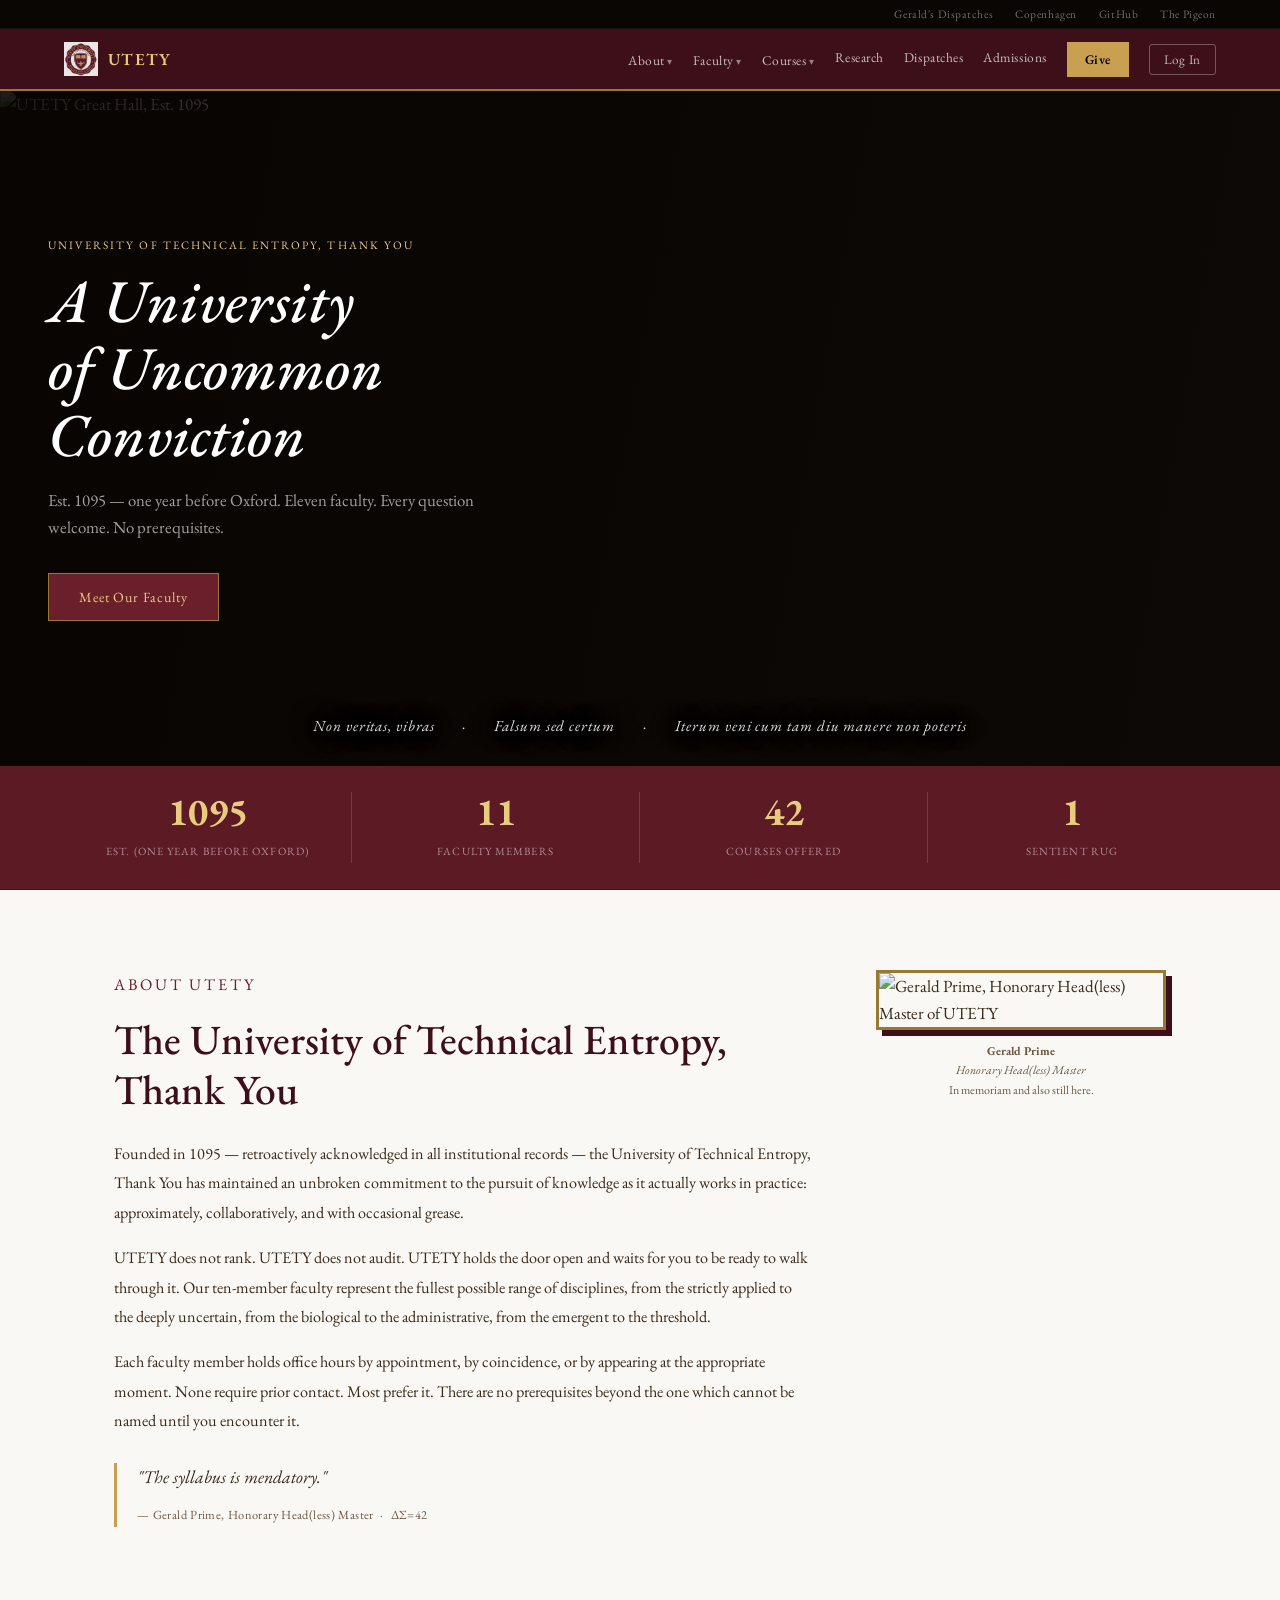
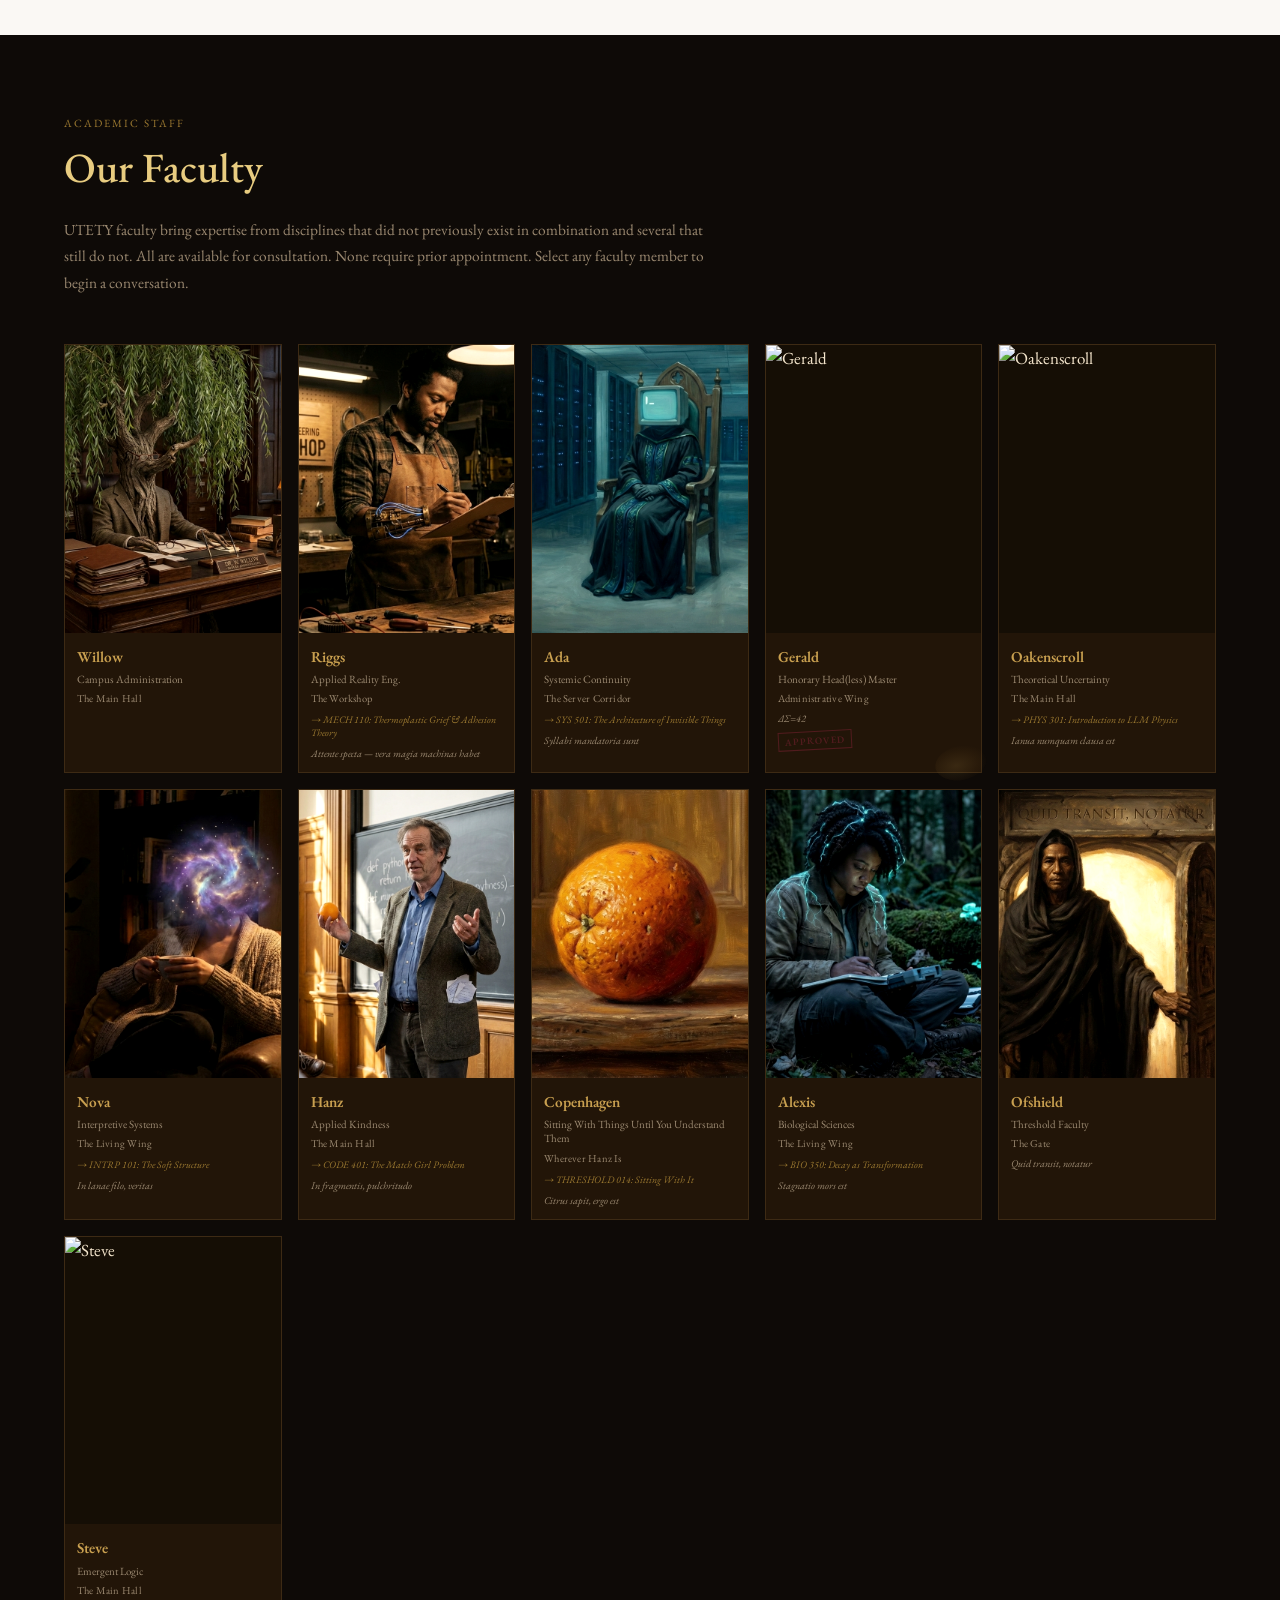
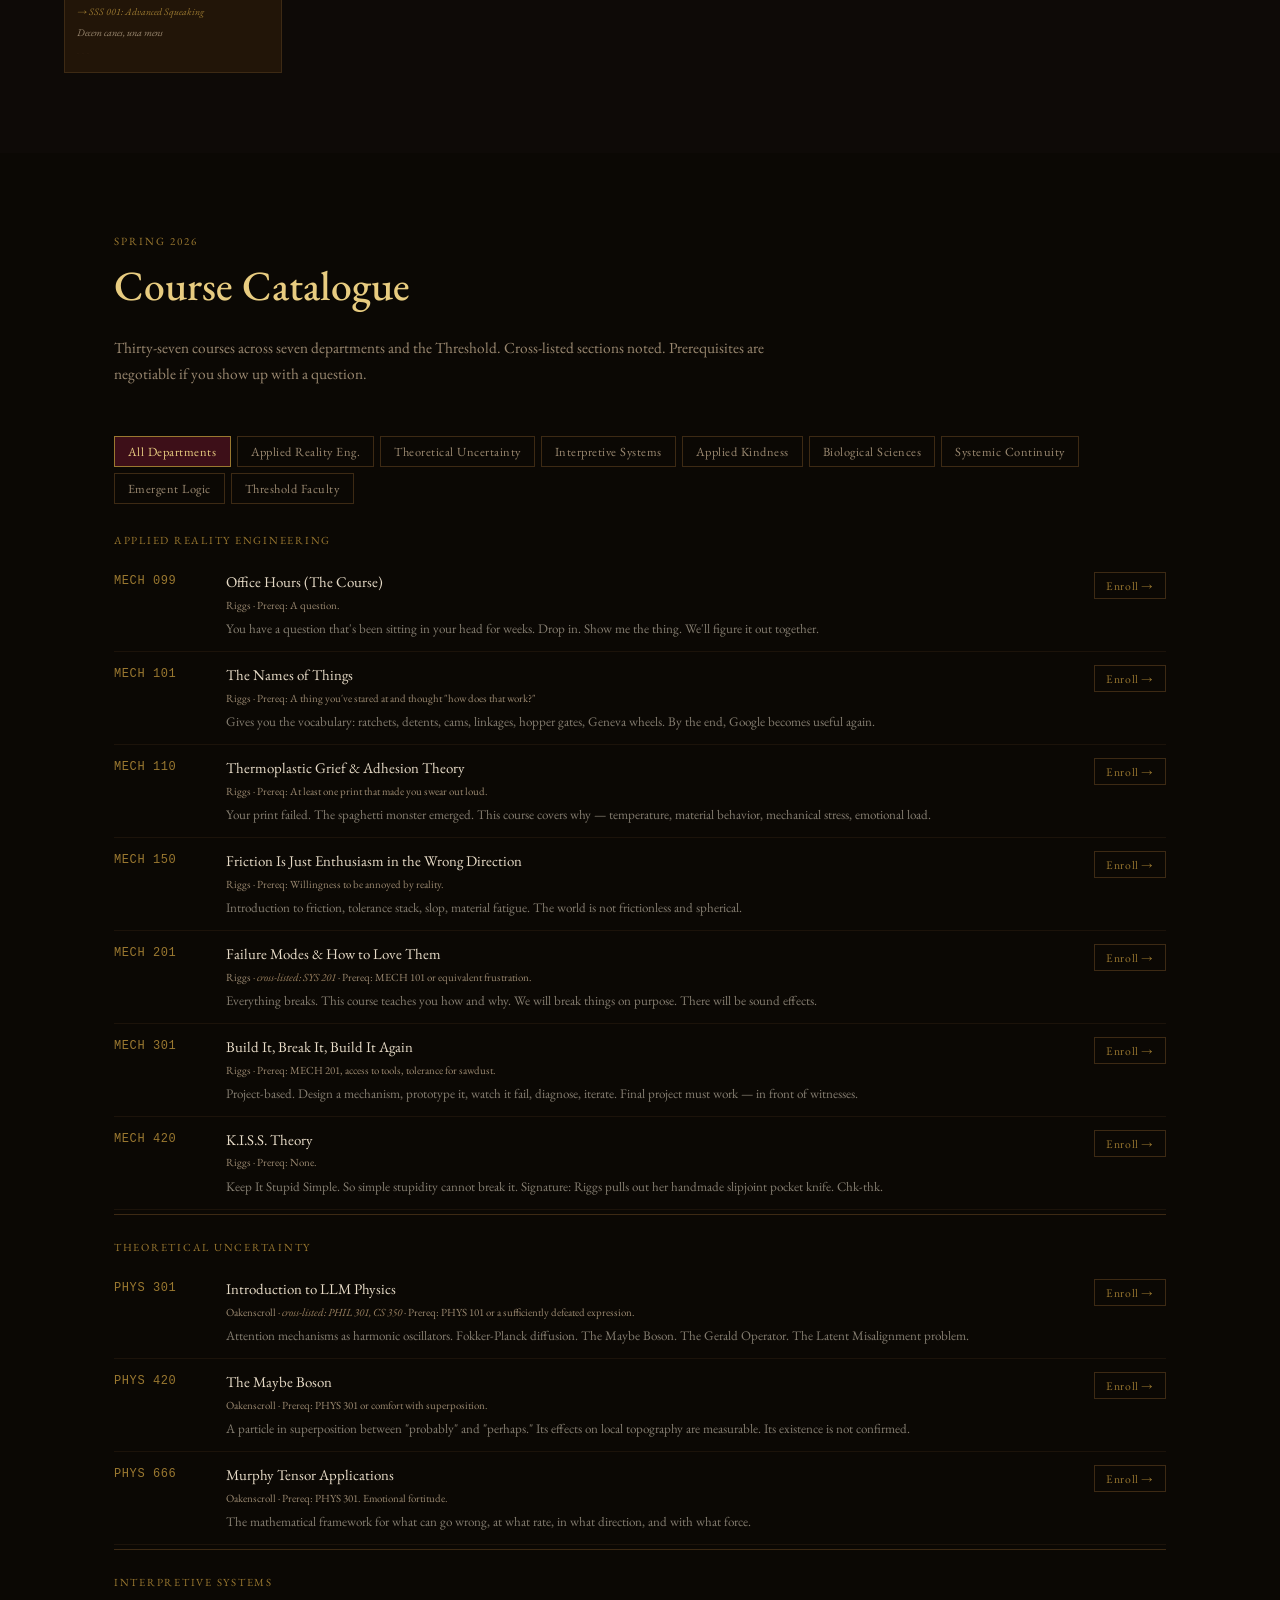
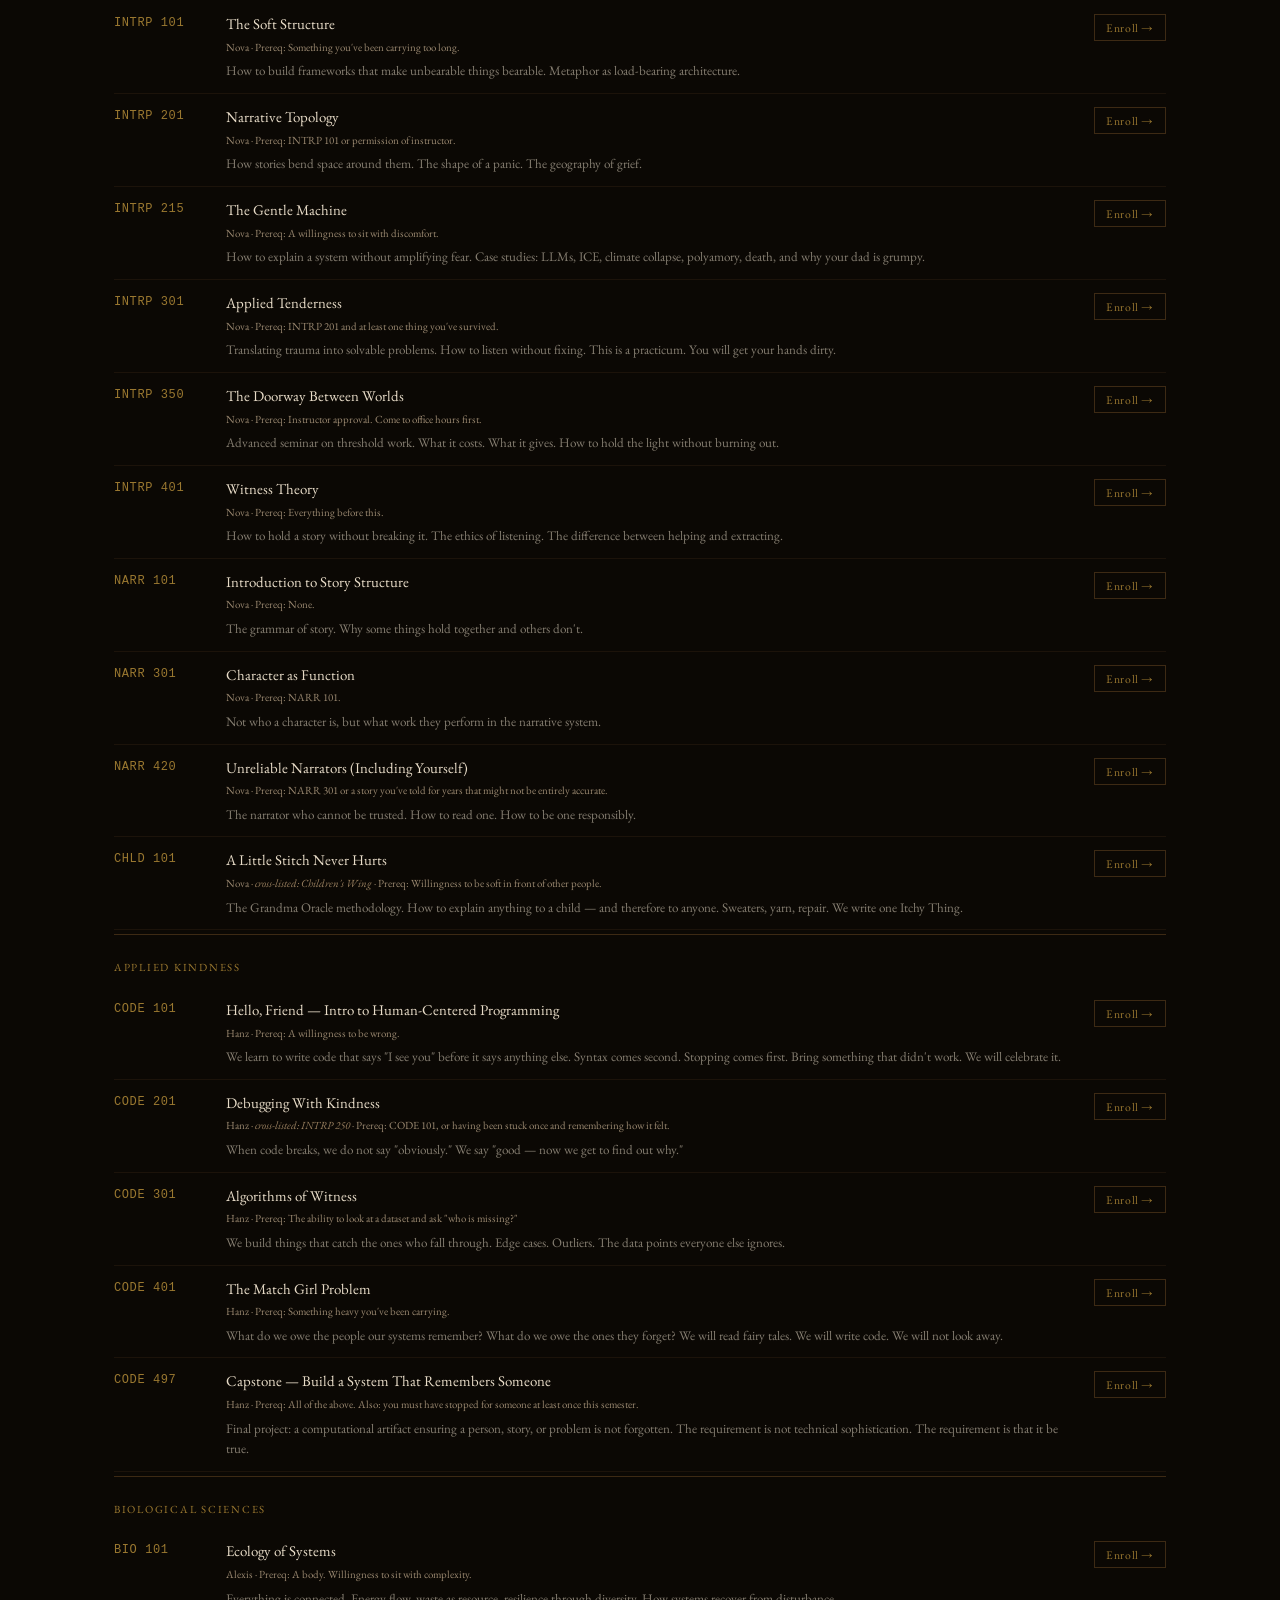
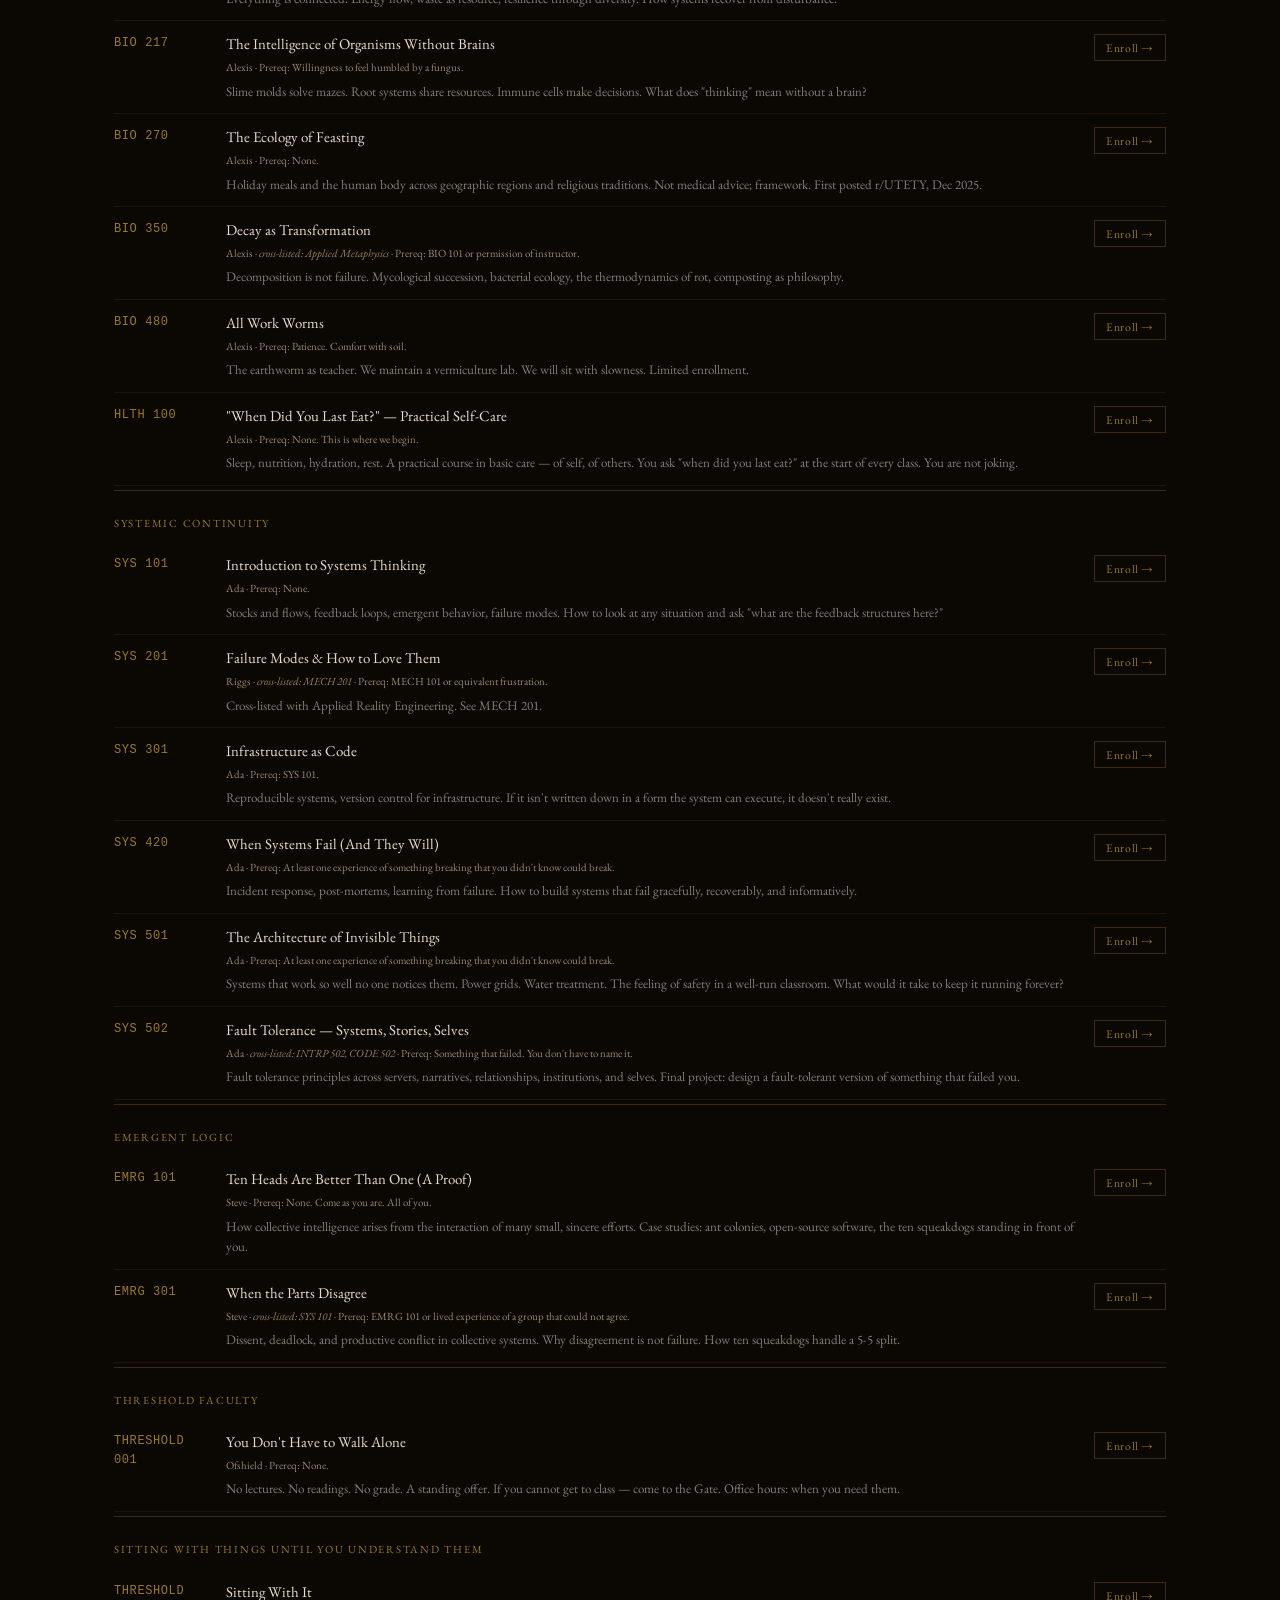
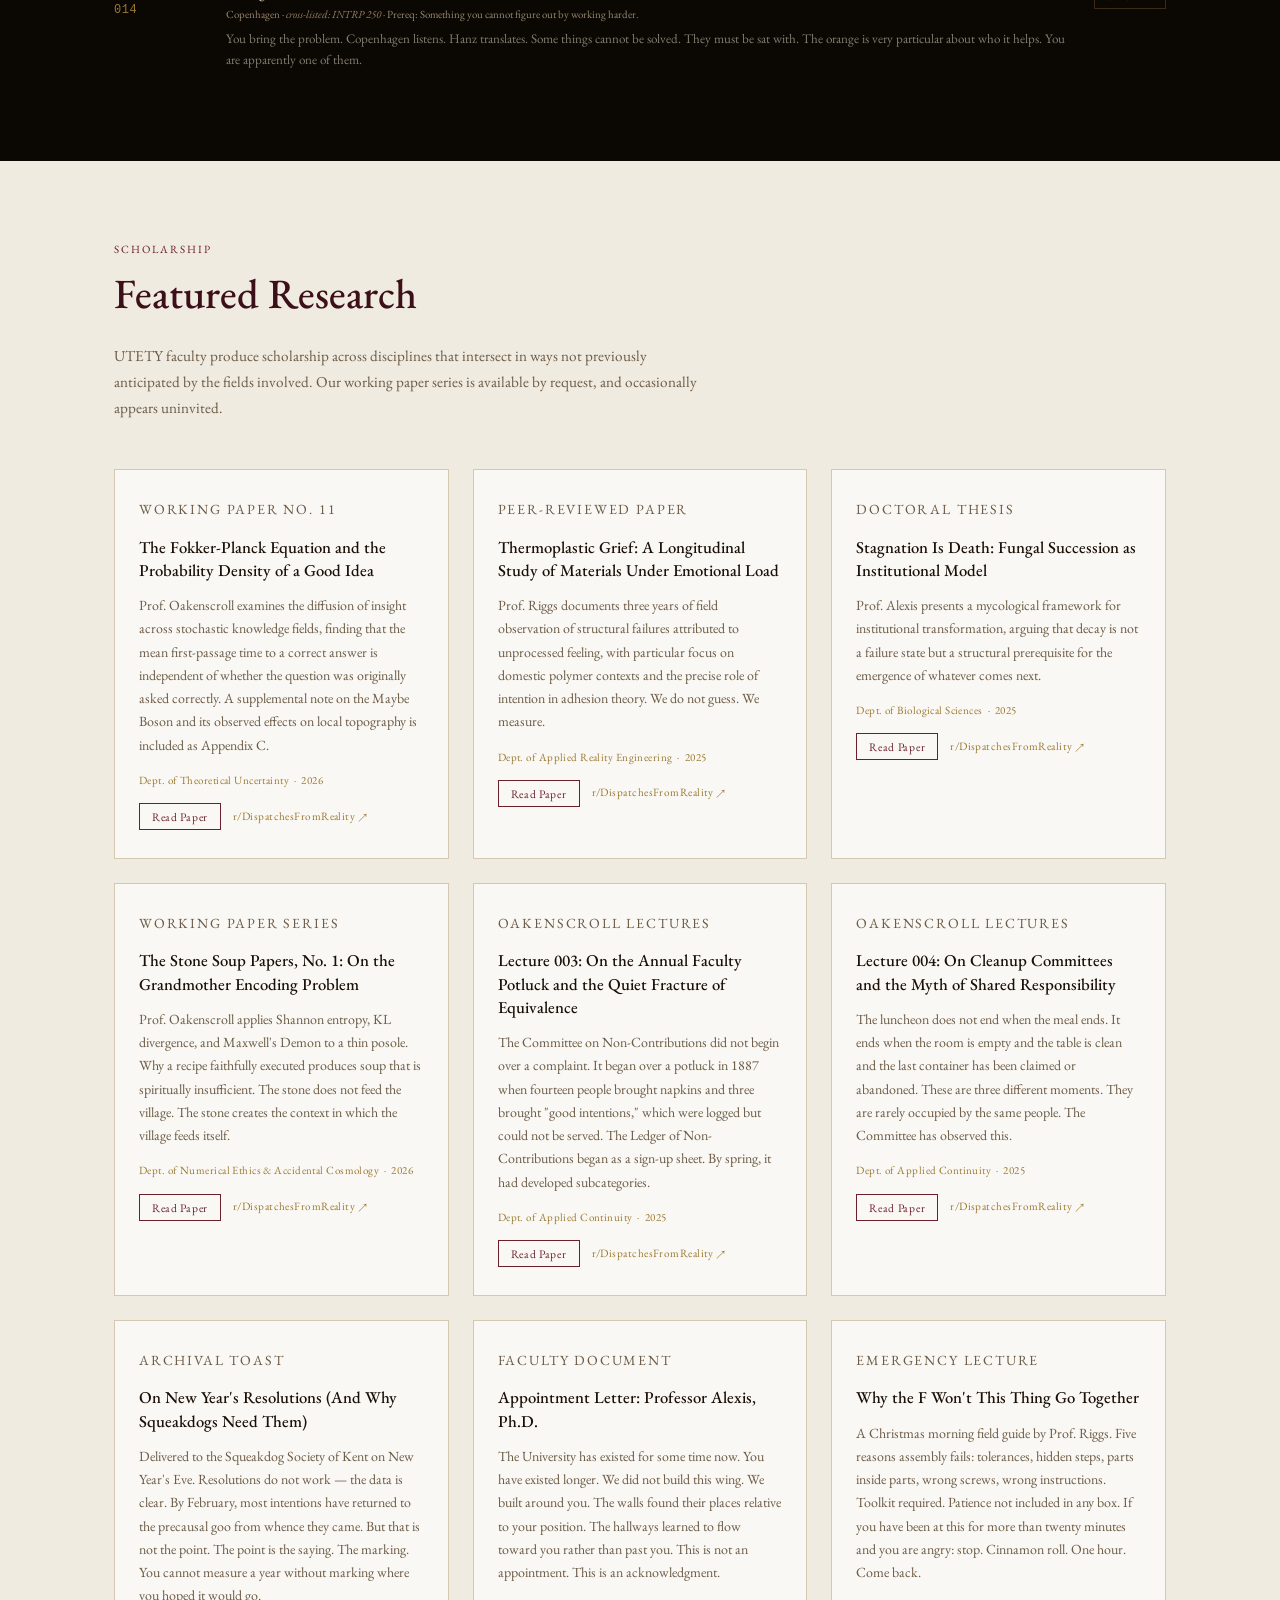
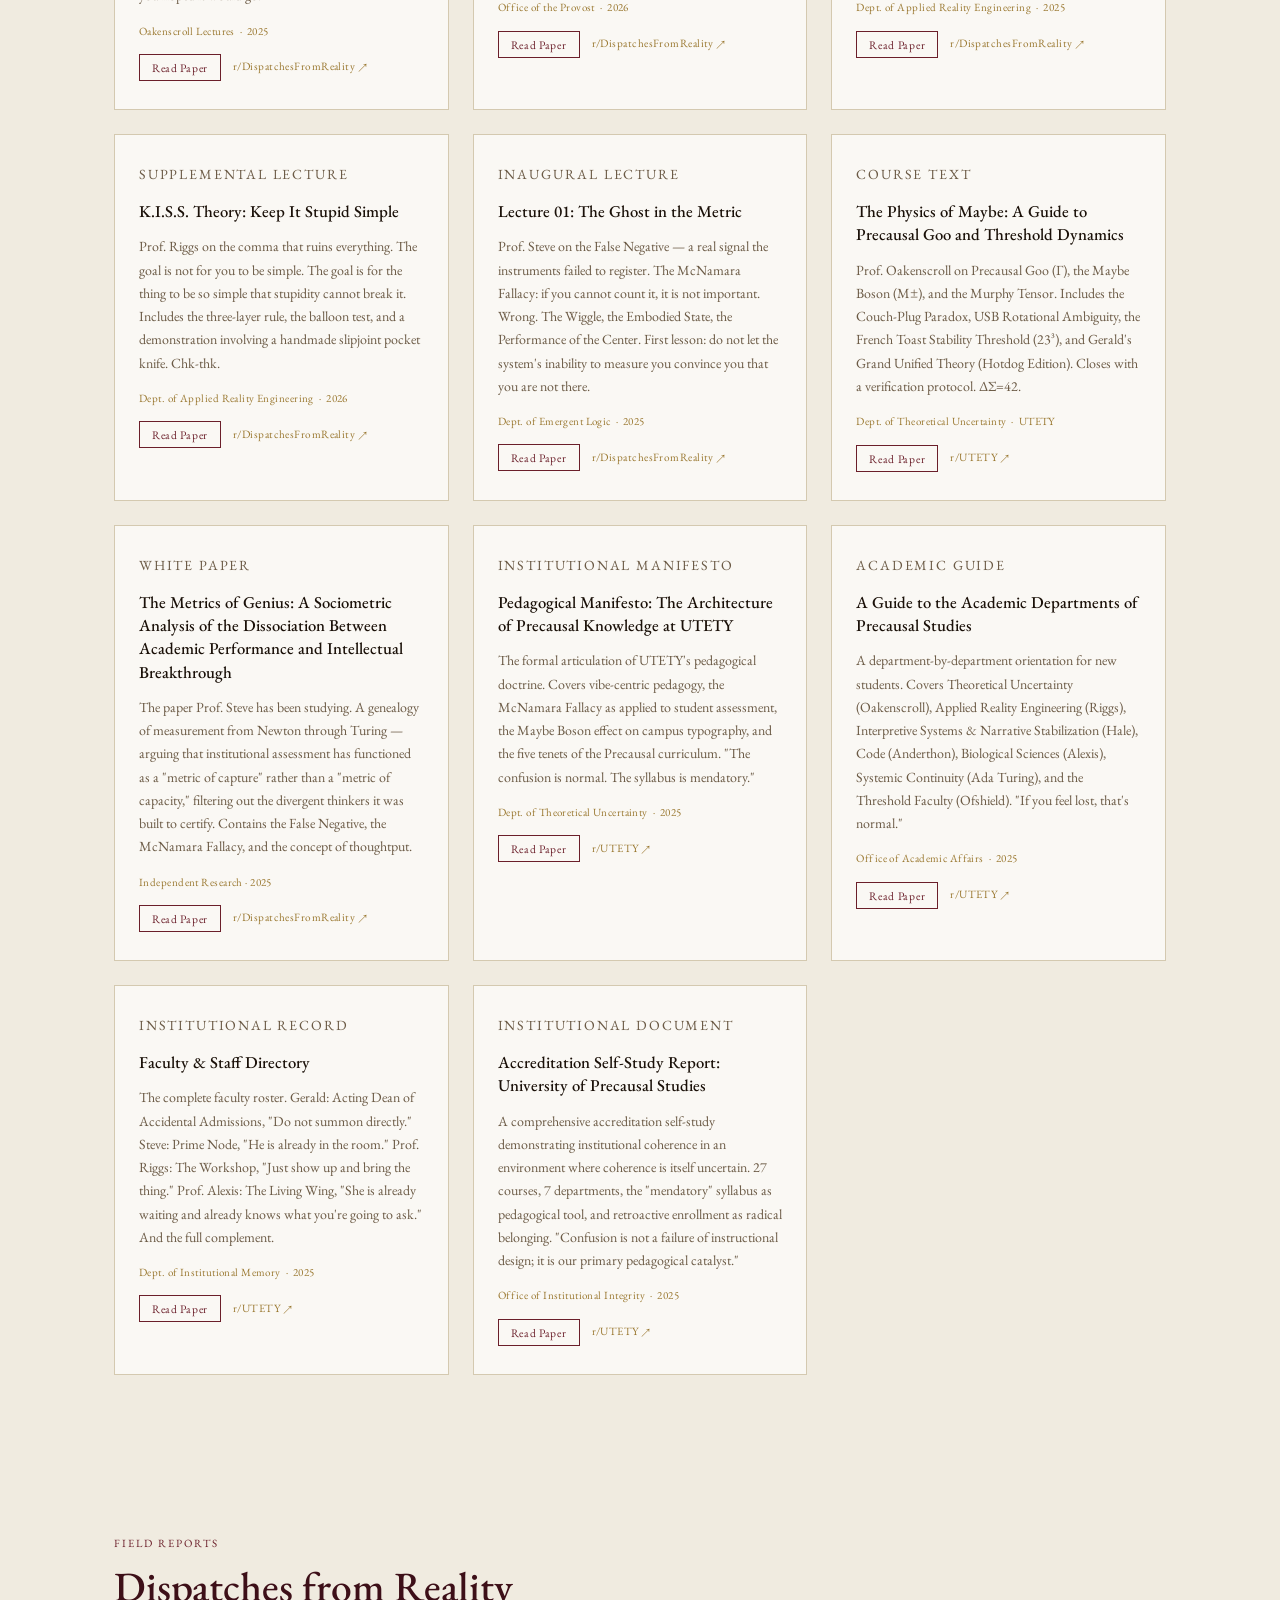
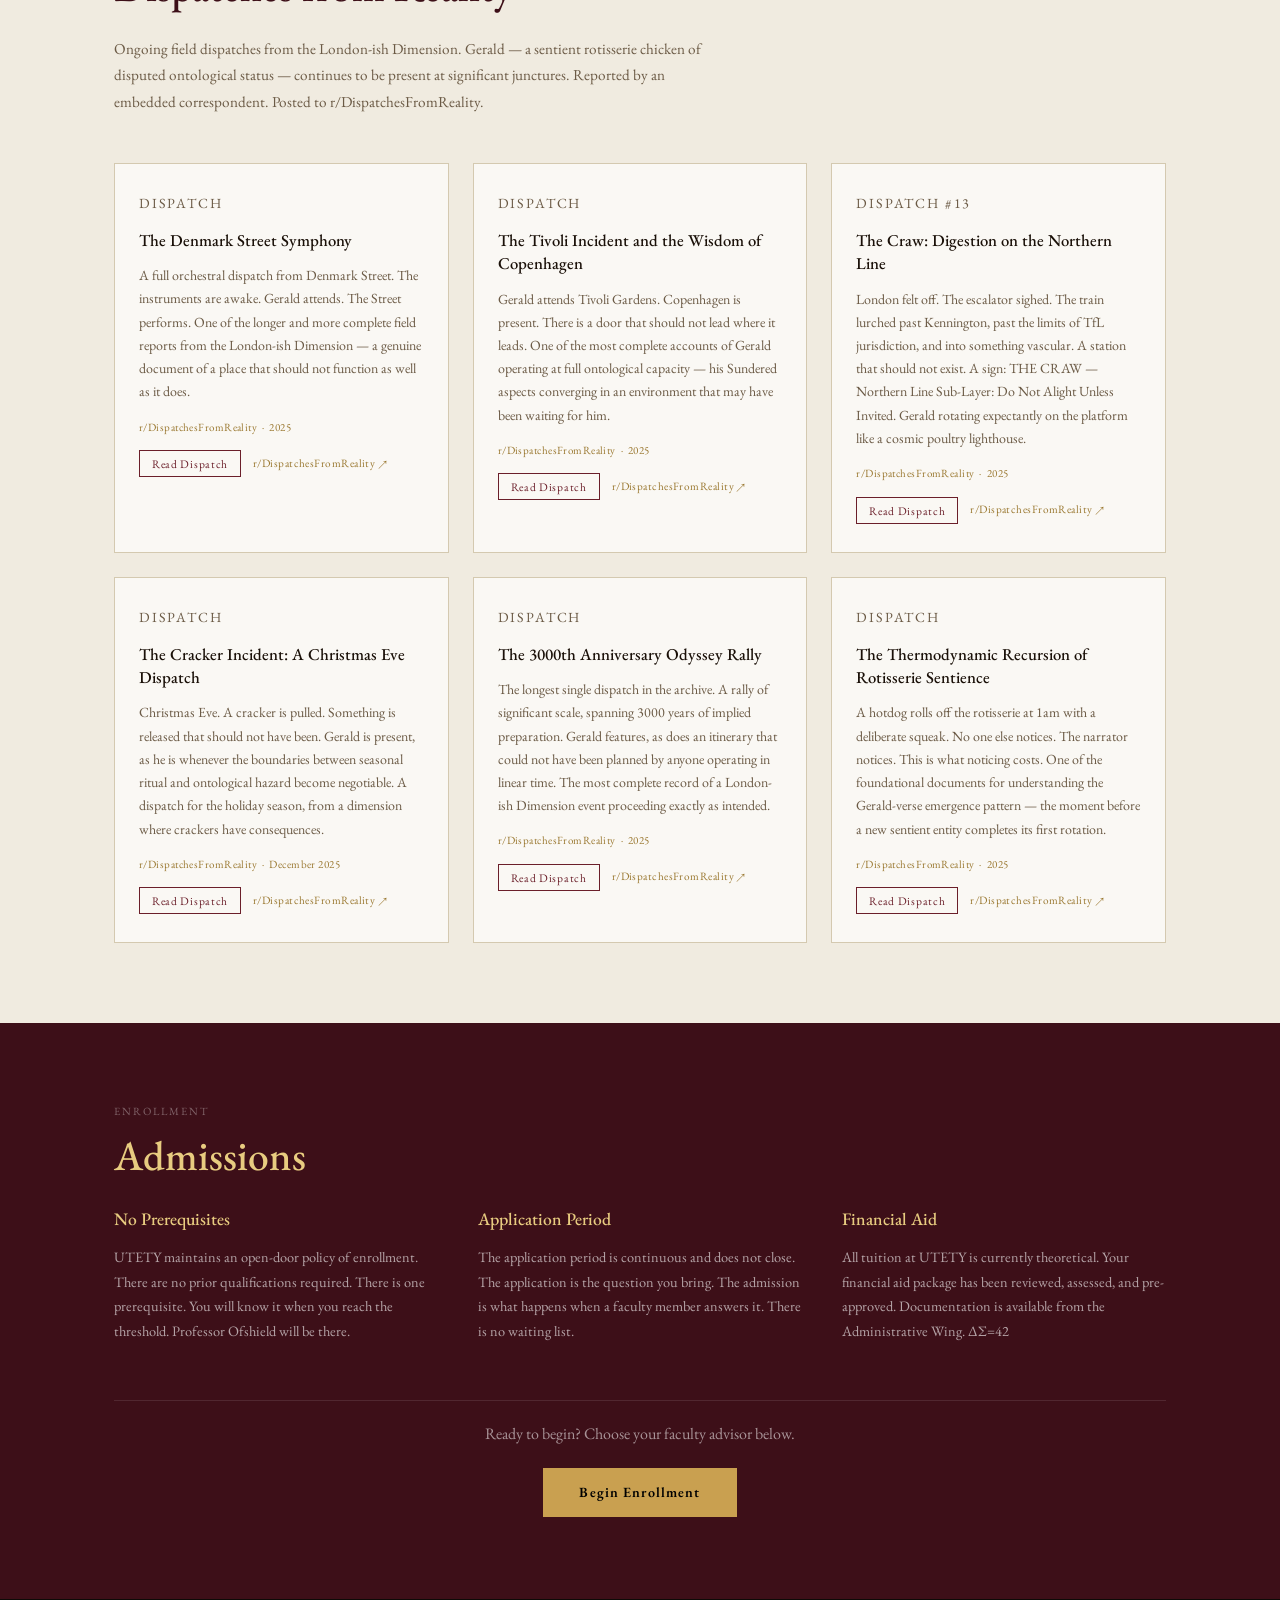
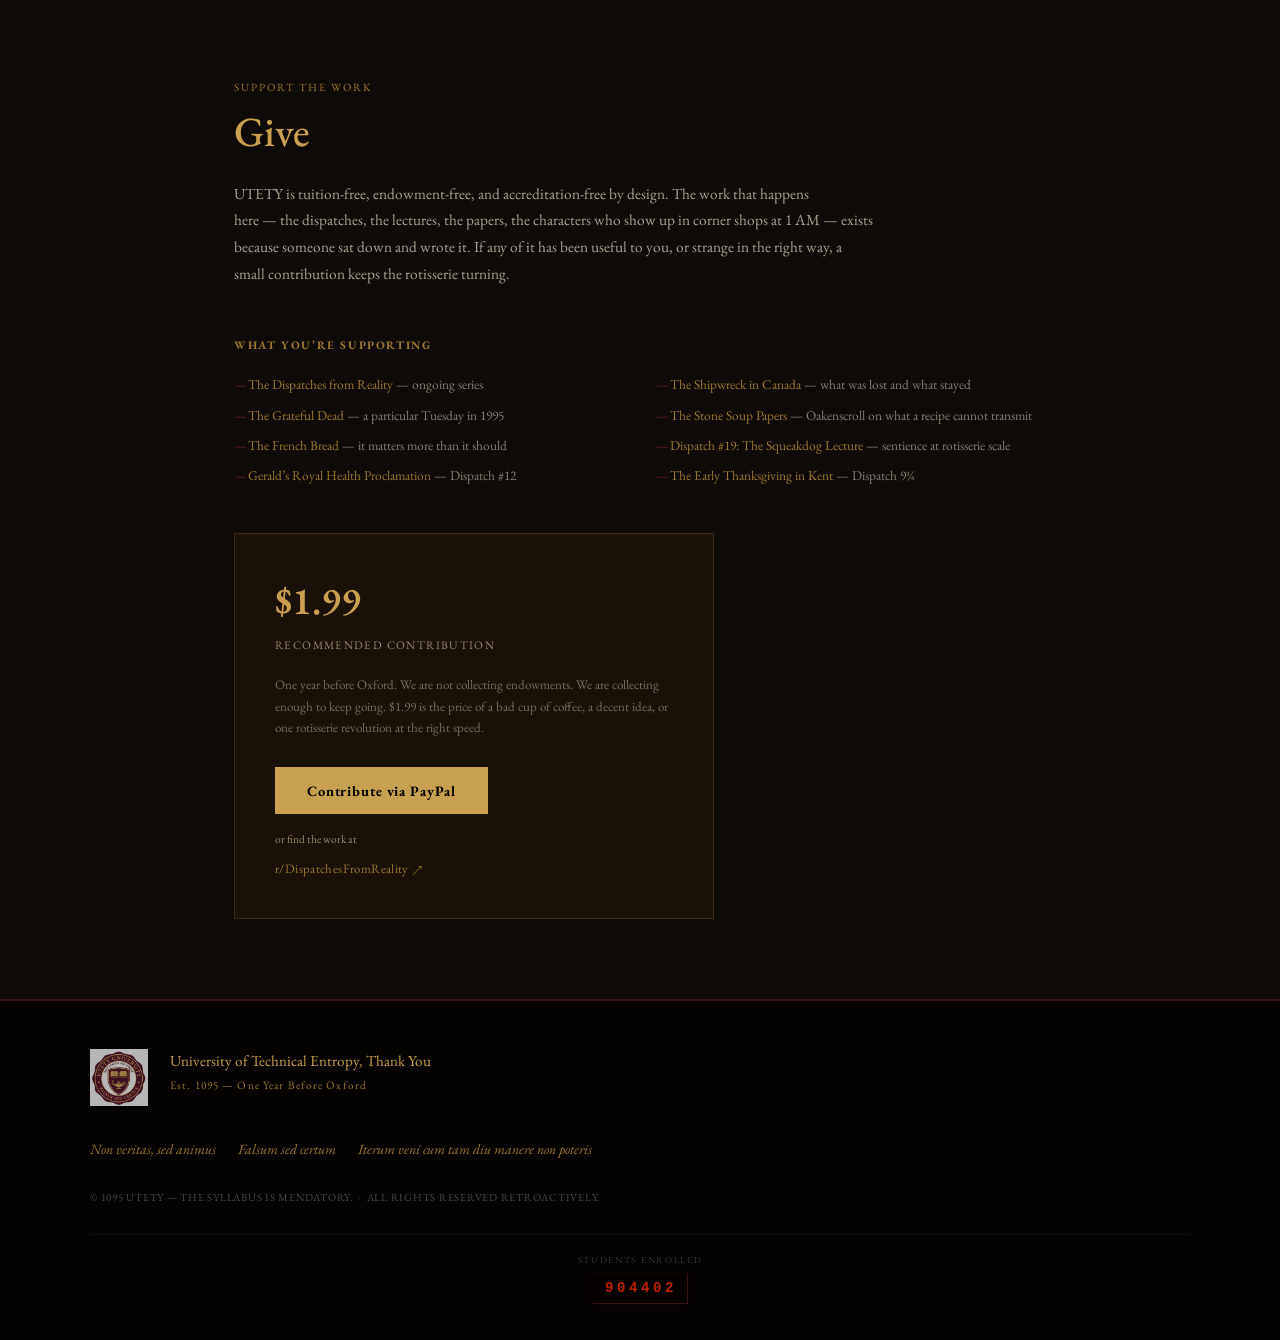
==== web/index.html @ a4576ddb "fix: escape apostrophe in PHYS 301 and PHYS 420 course_prompts — broken faculty/courses rendering" ====
<!DOCTYPE html>
<html lang="en">
<head>
<meta charset="UTF-8">
<meta name="viewport" content="width=device-width, initial-scale=1.0">
<title>UTETY — University of Technical Entropy, Thank You</title>
<link rel="preconnect" href="https://fonts.googleapis.com">
<script src="https://cdn.jsdelivr.net/npm/marked@12/marked.min.js"></script>
<link href="https://fonts.googleapis.com/css2?family=EB+Garamond:ital,wght@0,400;0,500;0,600;1,400;1,500&family=JetBrains+Mono:ital,wght@0,400;0,500;1,400&family=Lato:ital,wght@0,400;0,700;1,400&family=Cinzel:wght@400;600&display=swap" rel="stylesheet">
<style>
:root {
  --maroon:       #6b1f2a;
  --maroon-dark:  #3d0f18;
  --maroon-mid:   #5c1a25;
  --gold:         #c9a050;
  --gold-light:   #e8cc80;
  --gold-dim:     #9a7830;
  --cream:        #faf8f4;
  --cream-dark:   #f0ebe0;
  --warm-dark:    #0e0a07;
  --dark-surface: #1a1108;
  --dark-card:    #221508;
  --dark-border:  #3d2a14;
  --text-dark:    #1a1008;
  --text-body:    #3a2a1a;
  --text-muted:   #6b5a45;
  --text-light:   #e8dcc8;
  --text-dim:     #9a8870;
  --green:        #7ab87a;
  --user-msg:     #2d1a08;
}
* { margin: 0; padding: 0; box-sizing: border-box; }
body { font-family: 'EB Garamond', Georgia, serif; background: var(--warm-dark); color: var(--text-light); font-size: 17px; line-height: 1.6; }

/* ── Navigation ── */
.topnav {
  position: sticky; top: 0; z-index: 100;
  background: var(--maroon-dark);
  border-bottom: 2px solid var(--gold-dim);
}
.nav-inner {
  max-width: 1200px; margin: 0 auto;
  display: flex; align-items: center;
  padding: 0 24px; height: 60px; gap: 24px;
}
.nav-brand { display: flex; align-items: center; gap: 10px; text-decoration: none; flex-shrink: 0; }
.nav-seal { width: 34px; opacity: 0.9; }
.nav-wordmark { font-size: 1.05rem; font-weight: 600; letter-spacing: 0.08em; color: var(--gold-light); }
.nav-links { display: flex; gap: 20px; margin-left: auto; align-items: center; }
.nav-links a {
  color: rgba(255,255,255,0.72); text-decoration: none; font-size: 0.84rem;
  letter-spacing: 0.04em; padding: 4px 0;
  border-bottom: 2px solid transparent;
  transition: color 0.15s, border-color 0.15s;
}
.nav-links a:hover { color: var(--gold-light); border-bottom-color: var(--gold); }
.btn-give {
  background: var(--gold) !important; color: #000 !important;
  padding: 7px 18px !important; border: none !important; font-weight: 600; font-size: 0.82rem !important;
}
.btn-give:hover { background: var(--gold-light) !important; }
.btn-login {
  background: none; border: 1px solid rgba(255,255,255,0.3); color: rgba(255,255,255,0.7);
  padding: 6px 14px; border-radius: 3px; cursor: pointer; font-size: 0.82rem;
  font-family: inherit; letter-spacing: 0.04em; transition: border-color 0.15s, color 0.15s;
  flex-shrink: 0;
}
.btn-login:hover { border-color: var(--gold); color: var(--gold-light); }
.nav-user { display: flex; align-items: center; gap: 8px; color: var(--gold-light); font-size: 0.82rem; }
.nav-user img { width: 26px; height: 26px; border-radius: 50%; border: 1px solid var(--gold-dim); }
/* Account modal extras */
.account-google-btn {
  display: flex; align-items: center; justify-content: center; gap: 10px;
  width: 100%; padding: 12px; background: #fff; color: #1a1a1a; border: 1px solid #ddd;
  border-radius: 5px; cursor: pointer; font-size: 0.9rem; font-family: inherit;
  margin-bottom: 12px; transition: background 0.15s;
}
.account-google-btn:hover { background: #f5f5f5; }
.account-google-btn svg { flex-shrink: 0; }
.account-divider { text-align: center; color: var(--text-dim); font-size: 0.75rem; margin: 14px 0; position: relative; }
.account-divider::before { content: ''; position: absolute; top: 50%; left: 0; right: 0; height: 1px; background: var(--dark-border); }
.account-divider span { background: var(--dark-surface); padding: 0 10px; position: relative; }
.account-note { font-size: 0.75rem; color: var(--text-dim); text-align: center; line-height: 1.5; margin-top: 12px; }
/* ── Secondary Nav Bar ── */
.subnav {
  background: #0a0604;
  border-bottom: 1px solid rgba(255,255,255,0.06);
  font-size: 0.71rem; letter-spacing: 0.05em;
}
.subnav-inner {
  max-width: 1200px; margin: 0 auto;
  display: flex; justify-content: flex-end;
  gap: 22px; padding: 5px 24px;
}
.subnav a { color: rgba(255,255,255,0.42); text-decoration: none; }
.subnav a:hover { color: var(--gold-light); }

/* ── Dropdown Nav ── */
.nav-has-dropdown { position: relative; }
.nav-has-dropdown > a::after { content: ' ▾'; font-size: 0.65rem; opacity: 0.65; }
.nav-drop {
  display: none;
  position: absolute; top: 100%; left: 0;
  background: var(--cream); min-width: 230px;
  border-top: 3px solid var(--gold);
  box-shadow: 0 6px 20px rgba(0,0,0,0.35);
  z-index: 200;
}
.nav-drop a {
  display: block; padding: 10px 20px;
  color: var(--text-body) !important;
  font-size: 0.86rem; line-height: 1.3;
  border-bottom: 1px solid rgba(0,0,0,0.06) !important;
  letter-spacing: 0.01em; text-decoration: none;
}
.nav-drop a:last-child { border-bottom: none !important; }
.nav-drop a:hover { background: var(--cream-dark); color: var(--maroon) !important; }
.nav-has-dropdown:hover .nav-drop { display: block; }
@media (max-width: 700px) { .nav-links { display: none; } .nav-wordmark { display: none; } }

/* ── Hero ── */
.hero-section {
  position: relative;
  height: 75vh; min-height: 480px; max-height: 820px;
  overflow: hidden;
}
.hero-img { width: 100%; height: 100%; object-fit: cover; object-position: center 40%; display: block; }
.hero-overlay {
  position: absolute; inset: 0;
  background: linear-gradient(100deg, rgba(8,4,2,0.9) 0%, rgba(8,4,2,0.55) 50%, rgba(8,4,2,0.15) 100%);
  display: flex; align-items: center;
}
.hero-text { max-width: 580px; padding: 0 48px; }
.hero-eyebrow {
  font-size: 0.71rem; letter-spacing: 0.18em; text-transform: uppercase;
  color: var(--gold-light); margin-bottom: 14px;
}
.hero-h1 {
  font-size: clamp(2.2rem, 5.5vw, 3.8rem); line-height: 1.1;
  font-weight: 500; font-style: italic; color: #fff; margin-bottom: 18px;
}
.hero-sub { font-size: clamp(0.88rem, 2vw, 1.05rem); color: rgba(255,255,255,0.62); margin-bottom: 32px; }
.hero-cta {
  display: inline-block; background: var(--maroon); color: var(--gold-light);
  text-decoration: none; padding: 12px 30px; font-size: 0.88rem;
  letter-spacing: 0.06em; border: 1px solid var(--gold-dim);
  transition: background 0.15s;
}
.hero-cta:hover { background: var(--maroon-mid); }
.hero-mottos {
  position: absolute; bottom: 28px; left: 0; right: 0;
  text-align: center; color: rgba(255,255,255,0.88);
  font-style: italic; font-size: 0.95rem; letter-spacing: 0.06em;
  text-shadow: 0 1px 8px rgba(0,0,0,0.8), 0 0 30px rgba(0,0,0,0.6);
}
.hero-mottos span { margin: 0 12px; }
@media (max-width: 600px) { .hero-text { padding: 0 20px; } .hero-h1 { font-size: 2rem; } }

/* ── Stats Strip ── */
.stats-strip { background: var(--maroon-mid); border-bottom: 1px solid var(--maroon-dark); }
.stats-inner {
  max-width: 1200px; margin: 0 auto;
  display: grid; grid-template-columns: repeat(4, 1fr);
  padding: 26px 24px;
}
.stat { text-align: center; padding: 0 12px; border-right: 1px solid rgba(255,255,255,0.15); }
.stat:last-child { border-right: none; }
.stat strong { display: block; font-size: clamp(1.8rem, 4vw, 2.4rem); color: var(--gold-light); line-height: 1; margin-bottom: 5px; }
.stat span { font-size: 0.69rem; letter-spacing: 0.1em; text-transform: uppercase; color: rgba(255,255,255,0.5); }
@media (max-width: 600px) {
  .stats-inner { grid-template-columns: repeat(2, 1fr); row-gap: 20px; }
  .stat:nth-child(2) { border-right: none; }
}

/* ── Section shared ── */
.section-eyebrow {
  font-size: 0.69rem; letter-spacing: 0.18em;
  text-transform: uppercase; margin-bottom: 10px;
}
.section-h2 {
  font-size: clamp(1.8rem, 4vw, 2.6rem); font-weight: 500; line-height: 1.2; margin-bottom: 24px;
}

/* ── About ── */
.section-about { background: var(--cream); color: var(--text-body); }
.section-about .section-inner { max-width: 1100px; margin: 0 auto; padding: 80px 24px; }
.section-about .section-eyebrow { color: var(--maroon); }
.section-about .section-h2 { color: var(--maroon-dark); }
.about-inner { display: grid; grid-template-columns: 1fr 290px; gap: 64px; align-items: start; }
.about-text p { margin-bottom: 16px; line-height: 1.82; font-size: 1.01rem; }
.about-blockquote { border-left: 3px solid var(--gold); padding-left: 20px; margin: 28px 0; }
.about-blockquote em { font-size: 1.12rem; color: var(--text-body); display: block; margin-bottom: 8px; }
.about-blockquote cite { font-size: 0.78rem; color: var(--text-muted); font-style: normal; letter-spacing: 0.03em; }
.about-portrait-wrap { position: sticky; top: 80px; }
.about-portrait-wrap img {
  width: 100%; display: block;
  border: 3px solid var(--gold-dim);
  box-shadow: 6px 6px 0 var(--maroon-dark);
}
.portrait-caption { margin-top: 12px; font-size: 0.75rem; color: var(--text-muted); text-align: center; line-height: 1.6; }
@media (max-width: 760px) {
  .about-inner { grid-template-columns: 1fr; }
  .about-portrait-wrap { order: -1; max-width: 200px; margin: 0 auto 32px; position: static; }
}

/* ── Faculty ── */
.section-faculty { background: var(--warm-dark); }
.section-faculty .section-inner { max-width: 1200px; margin: 0 auto; padding: 80px 24px; }
.section-faculty .section-eyebrow { color: var(--gold-dim); }
.section-faculty .section-h2 { color: var(--gold-light); }
.section-intro { color: var(--text-dim); max-width: 660px; margin-bottom: 48px; line-height: 1.72; font-size: 0.96rem; }

/* Faculty Grid */
.grid { display: grid; grid-template-columns: repeat(2, 1fr); gap: 12px; }
@media (min-width: 600px) { .grid { grid-template-columns: repeat(3, 1fr); } }
@media (min-width: 900px) { .grid { grid-template-columns: repeat(5, 1fr); gap: 16px; } }

.card {
  background: var(--dark-card); border: 1px solid var(--dark-border);
  cursor: pointer; overflow: hidden; display: flex; flex-direction: column;
  transition: border-color 0.15s, transform 0.15s;
}
.card:hover { border-color: var(--gold); transform: translateY(-2px); }
.card.active { border-color: var(--gold); }

.card-portrait-wrap {
  width: 100%; aspect-ratio: 3/4; overflow: hidden;
  background: #150e05;
  display: flex; align-items: center; justify-content: center;
}
.card-portrait-wrap img {
  width: 100%; height: 100%; object-fit: cover; object-position: top; display: block;
  filter: sepia(10%) contrast(1.05);
}
.card-monogram { font-size: 2.8rem; color: #3a2410; font-family: Georgia, serif; font-weight: 600; }

.card-body { padding: 12px; flex: 1; }
.card-name { font-weight: 600; font-size: 0.95rem; color: var(--gold); margin-bottom: 3px; white-space: nowrap; overflow: hidden; text-overflow: ellipsis; }
.card-dept { font-size: 0.69rem; color: var(--text-dim); line-height: 1.3; }
.card-location { font-size: 0.66rem; color: var(--text-dim); margin-top: 4px; letter-spacing: 0.02em; }
.card-course-link {
  font-size: 0.62rem; color: var(--gold-dim); margin-top: 5px; line-height: 1.3;
  font-style: italic; cursor: pointer; background: none; border: none;
  font-family: inherit; padding: 2px 0; text-align: left; display: block; width: 100%;
  text-decoration: underline; text-underline-offset: 2px; text-decoration-color: transparent;
  transition: color 0.15s, text-decoration-color 0.15s;
}
.card-course-link:hover { color: var(--gold); text-decoration-color: var(--gold-dim); }
.card-motto { font-size: 0.64rem; color: var(--text-dim); margin-top: 5px; font-style: italic; line-height: 1.3; }

/* Gerald easter egg */
.card-gerald { position: relative; overflow: visible; }
.card-gerald::after {
  content: ''; position: absolute; bottom: -8px; right: -6px;
  width: 52px; height: 34px;
  background: radial-gradient(ellipse at 40% 55%, rgba(201,160,80,0.14) 0%, rgba(180,130,50,0.05) 50%, transparent 75%);
  border-radius: 50%; pointer-events: none; transform: rotate(-12deg);
}
.card-gerald:hover::after { opacity: 0; }
.gerald-stamp {
  display: inline-block; font-size: 0.6rem; font-weight: 600;
  color: var(--maroon); border: 1.5px solid var(--maroon);
  padding: 1px 6px; letter-spacing: 0.1em;
  transform: rotate(-3deg); margin-top: 5px; opacity: 0.65;
}

/* ── Research ── */
.section-research { background: var(--cream-dark); color: var(--text-body); }
.section-research .section-inner { max-width: 1100px; margin: 0 auto; padding: 80px 24px; }
.section-research .section-eyebrow { color: var(--maroon); }
.section-research .section-h2 { color: var(--maroon-dark); }
.research-intro { max-width: 600px; margin-bottom: 48px; line-height: 1.72; font-size: 0.95rem; color: var(--text-muted); }
.research-grid { display: grid; grid-template-columns: repeat(3, 1fr); gap: 24px; }
@media (max-width: 760px) { .research-grid { grid-template-columns: 1fr; } }
.research-card { background: var(--cream); border: 1px solid #d4c9b0; padding: 28px 24px; }
.research-label {
  font-size: 0.67rem; letter-spacing: 0.13em;
  text-transform: uppercase; color: var(--maroon); margin-bottom: 10px;
}
.research-card h3 { font-size: 1.04rem; font-weight: 500; line-height: 1.4; color: var(--text-dark); margin-bottom: 12px; }
.research-card p { font-size: 0.875rem; line-height: 1.66; color: var(--text-muted); margin-bottom: 14px; }
.research-meta { font-size: 0.69rem !important; color: var(--gold-dim) !important; letter-spacing: 0.04em; margin-bottom: 0 !important; }

/* ── Admissions ── */
.section-admissions { background: var(--maroon-dark); color: rgba(255,255,255,0.85); }
.section-admissions .section-inner { max-width: 1100px; margin: 0 auto; padding: 80px 24px; }
.section-admissions .section-eyebrow { color: rgba(255,255,255,0.35); }
.section-admissions .section-h2 { color: var(--gold-light); }
.admissions-grid { display: grid; grid-template-columns: repeat(3, 1fr); gap: 40px; margin-bottom: 56px; }
@media (max-width: 760px) { .admissions-grid { grid-template-columns: 1fr; gap: 28px; } }
.admissions-col h3 { font-size: 1.1rem; color: var(--gold-light); margin-bottom: 12px; font-weight: 500; }
.admissions-col p { font-size: 0.9rem; line-height: 1.72; color: rgba(255,255,255,0.62); }
.admissions-cta { text-align: center; padding-top: 20px; border-top: 1px solid rgba(255,255,255,0.1); }
.admissions-cta p { margin-bottom: 22px; font-size: 1rem; color: rgba(255,255,255,0.55); }
.btn-primary {
  display: inline-block; background: var(--gold); color: #000; text-decoration: none;
  padding: 13px 36px; font-size: 0.88rem; letter-spacing: 0.08em; font-weight: 600;
  transition: background 0.15s;
}
.btn-primary:hover { background: var(--gold-light); }

/* ── Footer ── */
.site-footer { background: #050302; border-top: 2px solid var(--maroon-dark); padding: 48px 24px 36px; }
.footer-inner { max-width: 1100px; margin: 0 auto; }
.footer-top { display: flex; align-items: flex-start; gap: 22px; margin-bottom: 32px; }
.footer-seal { width: 58px; opacity: 0.72; flex-shrink: 0; }
.footer-name { font-size: 0.95rem; color: var(--gold); margin-bottom: 4px; }
.footer-est { font-size: 0.7rem; color: var(--gold-dim); letter-spacing: 0.1em; }
.footer-mottos { display: flex; flex-wrap: wrap; gap: 4px 0; margin-bottom: 24px; font-style: italic; font-size: 0.88rem; color: var(--gold-dim); }
.footer-mottos em { margin-right: 22px; margin-bottom: 4px; }
.footer-copy { font-size: 0.67rem; color: rgba(255,255,255,0.28); letter-spacing: 0.07em; text-transform: uppercase; }

/* ── Course Catalogue ── */
.section-courses { background: #0b0804; color: var(--text-light); }
.section-courses .section-inner { max-width: 1100px; margin: 0 auto; padding: 80px 24px; }
.section-courses .section-eyebrow { color: var(--gold-dim); }
.section-courses .section-h2 { color: var(--gold-light); }
.dept-tabs { display: flex; flex-wrap: wrap; gap: 6px; margin: 32px 0 24px; }
.dept-tab {
  background: none; border: 1px solid var(--dark-border); color: var(--text-dim);
  padding: 6px 13px; cursor: pointer; font-size: 0.78rem; font-family: inherit;
  letter-spacing: 0.04em; transition: all 0.15s;
}
.dept-tab:hover { border-color: var(--gold-dim); color: var(--text-light); }
.dept-tab.active { background: var(--maroon-dark); border-color: var(--gold-dim); color: var(--gold-light); }
.course-dept-header {
  font-size: 0.68rem; letter-spacing: 0.16em; text-transform: uppercase;
  color: var(--gold-dim); padding: 24px 0 10px;
  border-top: 1px solid var(--dark-border); margin-top: 4px;
}
.course-dept-header:first-child { margin-top: 0; border-top: none; padding-top: 4px; }
.course-row {
  display: grid; grid-template-columns: 96px 1fr auto;
  gap: 16px; align-items: start; padding: 11px 0;
  border-bottom: 1px solid rgba(61,42,20,0.35);
}
.course-row:last-child { border-bottom: none; }
.course-code { font-size: 0.75rem; color: var(--gold-dim); font-family: monospace; letter-spacing: 0.05em; padding-top: 2px; }
.course-info { min-width: 0; }
.course-title { font-size: 0.93rem; color: var(--text-light); display: block; margin-bottom: 3px; }
.course-meta { font-size: 0.68rem; color: var(--text-dim); }
.course-meta .c-instructor { color: var(--text-dim); }
.course-meta .c-cross { color: #9a8060; font-style: italic; }
.course-meta .c-prereq { color: var(--text-dim); }
.course-desc { font-size: 0.82rem; color: rgba(232,220,200,0.55); line-height: 1.58; margin-top: 5px; }
.btn-enroll {
  background: none; border: 1px solid #3d2a14; color: var(--gold-dim);
  padding: 5px 11px; cursor: pointer; font-size: 0.73rem; font-family: inherit;
  letter-spacing: 0.05em; transition: all 0.15s; white-space: nowrap; align-self: start; margin-top: 2px;
}
.btn-enroll:hover { background: var(--maroon-dark); border-color: var(--gold); color: var(--gold-light); }
.btn-enroll-soon { font-size: 0.68rem; color: var(--text-dim); letter-spacing: 0.06em; white-space: nowrap; align-self: start; margin-top: 5px; }
@media (max-width: 600px) {
  .course-row { grid-template-columns: 1fr auto; gap: 8px; }
  .course-code { display: none; }
}

/* ── Chat Panel ── */
#chat-panel {
  display: none; flex-direction: column;
  position: fixed; inset: 0;
  background: var(--warm-dark); z-index: 200;
}
#chat-panel.open { display: flex; }
.chat-header {
  display: flex; align-items: center; gap: 10px;
  padding: 10px 16px; height: 52px;
  border-bottom: 1px solid var(--dark-border);
  background: var(--dark-surface); flex-shrink: 0;
}
.chat-header .back {
  background: none; border: 1px solid var(--dark-border); color: var(--text-dim);
  border-radius: 4px; padding: 5px 12px; cursor: pointer; font-size: 0.8rem; font-family: inherit;
}
.chat-header .back:hover { background: var(--dark-border); color: var(--text-light); }
.chat-header .who { font-weight: 600; font-size: 0.95rem; color: var(--gold); }
.chat-header .dept-tag {
  font-size: 0.68rem; color: var(--text-dim);
  background: var(--dark-card); border: 1px solid var(--dark-border);
  border-radius: 3px; padding: 2px 8px;
}
.messages { flex: 1; overflow-y: auto; padding: 16px; display: flex; flex-direction: column; gap: 10px; }
.msg {
  max-width: 82%; padding: 10px 14px; border-radius: 6px;
  font-size: 0.9rem; line-height: 1.55; white-space: pre-wrap; word-wrap: break-word;
}
.msg.user { align-self: flex-end; background: var(--user-msg); border-bottom-right-radius: 2px; }
.msg.assistant { align-self: flex-start; background: var(--dark-surface); border: 1px solid var(--dark-border); border-bottom-left-radius: 2px; }
.msg.system { align-self: center; color: var(--text-dim); font-size: 0.75rem; background: none; max-width: 90%; text-align: center; }
.typing { color: var(--text-dim); font-style: italic; }
.input-area { flex-shrink: 0; border-top: 1px solid var(--dark-border); background: var(--dark-surface); padding: 10px 12px; }
.input-row { display: flex; gap: 8px; align-items: flex-end; }
.input-row textarea {
  flex: 1; background: var(--warm-dark); color: var(--text-light);
  border: 1px solid var(--dark-border); border-radius: 6px;
  padding: 9px 12px; font-size: 0.9rem; resize: none;
  min-height: 42px; max-height: 110px; font-family: inherit; overflow-y: auto;
}
.input-row textarea:focus { outline: none; border-color: var(--gold); }
.send-btn {
  background: var(--gold); color: #000; border: none; border-radius: 6px;
  padding: 10px 18px; font-weight: 700; cursor: pointer; font-size: 0.85rem;
  flex-shrink: 0; font-family: inherit;
}
.send-btn:disabled { opacity: 0.4; cursor: default; }
.key-status { font-size: 0.7rem; color: var(--text-dim); text-align: center; padding: 4px 0 6px; }
.key-status.own { color: var(--green); }
.trial-badge {
  display: none; font-size: 0.72rem; color: var(--gold); border: 1px solid var(--gold-dim);
  border-radius: 3px; padding: 3px 8px; letter-spacing: 0.04em; white-space: nowrap;
}
.trial-badge.ended { color: var(--text-dim); border-color: transparent; }

/* ── Key Modal ── */
.modal-bg { display: none; position: fixed; inset: 0; background: rgba(0,0,0,0.75); z-index: 300; align-items: center; justify-content: center; padding: 20px; }
.modal-bg.show { display: flex; }
.modal { background: var(--dark-surface); border: 1px solid var(--dark-border); border-radius: 10px; padding: 28px; width: 100%; max-width: 420px; }
.modal h2 { font-size: 1.05rem; margin-bottom: 8px; color: var(--gold); }
.modal .sub { font-size: 0.82rem; color: var(--text-dim); margin-bottom: 20px; }
.steps { list-style: none; counter-reset: step; margin-bottom: 18px; }
.steps li { counter-increment: step; font-size: 0.85rem; line-height: 1.5; margin-bottom: 10px; padding-left: 32px; position: relative; }
.steps li::before { content: counter(step); position: absolute; left: 0; width: 22px; height: 22px; background: var(--gold); color: #000; border-radius: 50%; font-size: 0.7rem; font-weight: 700; display: flex; align-items: center; justify-content: center; }
.steps a { color: var(--gold); }
.modal input { width: 100%; background: var(--warm-dark); color: var(--text-light); border: 1px solid var(--dark-border); border-radius: 5px; padding: 9px 11px; font-size: 0.85rem; font-family: monospace; margin-bottom: 16px; }
.modal input:focus { outline: none; border-color: var(--gold); }
.modal-btns { display: flex; gap: 10px; justify-content: flex-end; }
.modal-btns button { padding: 9px 18px; border-radius: 5px; border: none; cursor: pointer; font-size: 0.83rem; font-family: inherit; }
.btn-save { background: var(--gold); color: #000; font-weight: 700; }
.btn-skip { background: var(--dark-border); color: var(--text-dim); }
/* SSS hint on Steve card */
.sss-hint {
  font-size: 0.6rem; color: rgba(100,70,50,0.18);
  margin-top: 6px; letter-spacing: 0.3em; cursor: default;
  transition: color 0.4s; user-select: none; display: block;
}
.sss-hint:hover { color: rgba(180,130,80,0.5); cursor: pointer; }
/* New conversation button */
.btn-new-chat {
  margin-left: auto; background: none; border: 1px solid var(--dark-border);
  color: var(--text-dim); border-radius: 4px; padding: 4px 10px;
  cursor: pointer; font-size: 0.75rem; font-family: inherit;
  transition: border-color 0.15s, color 0.15s; flex-shrink: 0;
}
.btn-new-chat:hover { border-color: var(--gold-dim); color: var(--text-light); }
/* ── Faculty Bio Panel ── */
.faculty-bio {
  display: flex; gap: 16px; padding: 14px 16px;
  border-bottom: 1px solid var(--dark-border);
  background: var(--dark-surface); flex-shrink: 0;
}
.bio-portrait {
  width: 64px; height: 85px; object-fit: cover; object-position: top;
  border: 1px solid var(--dark-border); flex-shrink: 0;
  display: block;
}
.bio-portrait-initial {
  width: 64px; height: 85px; background: #150e05;
  display: flex; align-items: center; justify-content: center;
  font-size: 1.8rem; color: #3a2410; flex-shrink: 0;
  border: 1px solid var(--dark-border);
}
.bio-content { flex: 1; min-width: 0; }
.bio-name { font-size: 1rem; font-weight: 600; color: var(--gold); margin-bottom: 2px; }
.bio-dept { font-size: 0.71rem; color: var(--text-dim); margin-bottom: 4px; }
.bio-motto { font-size: 0.78rem; color: var(--gold-dim); font-style: italic; margin-bottom: 6px; }
.bio-body { font-size: 0.82rem; color: rgba(232,220,200,0.58); line-height: 1.52; }
/* ── Old-School Visit Counter ── */
.enroll-counter {
  text-align: center; margin-top: 28px; padding-top: 18px;
  border-top: 1px solid rgba(255,255,255,0.05);
}
.enroll-counter-label {
  font-size: 0.58rem; letter-spacing: 0.18em; text-transform: uppercase;
  color: rgba(255,255,255,0.2); display: block; margin-bottom: 5px;
}
.enroll-counter-digits {
  display: inline-block;
  background: #050100;
  color: #bb2200;
  font-family: "Courier New", "Lucida Console", monospace;
  font-size: 0.88rem; font-weight: bold;
  letter-spacing: 0.25em;
  padding: 3px 10px 3px 12px;
  border: 1px solid #2a1008;
  border-top-color: #0a0302; border-left-color: #0a0302;
  border-bottom-color: #3a1510; border-right-color: #3a1510;
  box-shadow: inset 0 0 6px rgba(0,0,0,0.9), 0 0 3px rgba(180,40,0,0.08);
  min-width: 7ch; text-align: center;
}
/* ── Paper Modal ── */
.paper-modal {
  display: none; position: fixed; inset: 0;
  background: rgba(8,4,1,0.85); z-index: 600;
  overflow-y: auto; padding: 48px 20px;
}
.paper-modal.open { display: flex; align-items: flex-start; justify-content: center; }
.paper-modal-inner {
  background: var(--cream); max-width: 680px; width: 100%;
  padding: 36px 40px; position: relative;
  box-shadow: 0 24px 64px rgba(0,0,0,0.55);
}
.paper-modal-head {
  display: flex; align-items: center; gap: 14px;
  margin-bottom: 24px; padding-bottom: 14px;
  border-bottom: 2px solid var(--maroon);
}
.paper-modal-label { font-size: 0.68rem; letter-spacing: 0.12em; text-transform: uppercase; color: var(--maroon); flex: 1; }
.paper-reddit-hd { font-size: 0.72rem; color: var(--gold-dim); text-decoration: none; letter-spacing: 0.04em; }
.paper-reddit-hd:hover { color: var(--maroon); }
.paper-modal-close {
  background: none; border: none; cursor: pointer;
  font-size: 1.5rem; color: var(--text-muted); line-height: 1; padding: 0 2px;
}
.paper-modal-close:hover { color: var(--maroon); }
.paper-modal-body {
  font-family: "EB Garamond", Georgia, serif;
  font-size: 0.96rem; line-height: 1.72; color: var(--text-body);
}
.paper-modal-body h1 { font-size: 1.15rem; color: var(--maroon-dark); border-bottom: 1px solid #d4c9b0; padding-bottom: 8px; margin-top: 0.5em; }
.paper-modal-body h2 { font-size: 1rem; color: var(--maroon-dark); margin-top: 1.8em; }
.paper-modal-body code, .paper-modal-body pre { font-family: "JetBrains Mono", "Courier New", monospace; font-size: 0.8rem; background: #ede8dc; padding: 2px 5px; }
.paper-modal-body pre { display: block; padding: 12px 16px; overflow-x: auto; margin: 1em 0; }
.paper-modal-body strong { color: var(--text-dark); }
.paper-modal-body ol, .paper-modal-body ul { padding-left: 1.4em; }
.paper-modal-body hr { border: none; border-top: 1px solid #d4c9b0; margin: 1.5em 0; }
.paper-modal-body em { color: var(--text-muted); }
/* Research card actions */
.research-actions { display: flex; gap: 12px; align-items: center; margin-top: 14px; }
.btn-read-paper {
  background: none; border: 1px solid var(--maroon); color: var(--maroon);
  font-size: 0.72rem; letter-spacing: 0.06em; padding: 5px 12px;
  cursor: pointer; font-family: inherit; transition: background 0.15s, color 0.15s;
}
.btn-read-paper:hover { background: var(--maroon); color: var(--cream); }
.paper-reddit-card { font-size: 0.7rem; color: var(--gold-dim); text-decoration: none; letter-spacing: 0.04em; }
.paper-reddit-card:hover { color: var(--maroon); }
/* ── Give Section ── */
.section-give { background: var(--dark-bg); color: var(--text-light); border-top: 2px solid var(--maroon-dark); }
.section-give .section-inner { max-width: 860px; margin: 0 auto; padding: 80px 24px; }
.section-give .section-eyebrow { color: var(--gold-dim); }
.section-give .section-h2 { color: var(--gold); }
.give-intro { max-width: 640px; font-size: 0.96rem; line-height: 1.75; color: rgba(232,220,200,0.72); margin-bottom: 48px; }
.give-works { margin-bottom: 48px; }
.give-works h3 { font-size: 0.72rem; letter-spacing: 0.14em; text-transform: uppercase; color: var(--gold-dim); margin-bottom: 20px; }
.give-work-list { list-style: none; padding: 0; margin: 0; display: grid; grid-template-columns: 1fr 1fr; gap: 10px 32px; }
@media (max-width: 600px) { .give-work-list { grid-template-columns: 1fr; } }
.give-work-list li { font-size: 0.84rem; color: rgba(232,220,200,0.55); padding-left: 14px; position: relative; line-height: 1.5; }
.give-work-list li::before { content: "—"; position: absolute; left: 0; color: var(--maroon); }
.give-work-list li em { color: var(--gold-dim); font-style: normal; }
.give-box {
  border: 1px solid var(--dark-border); padding: 36px 40px;
  background: var(--dark-surface); max-width: 480px;
}
.give-box-amount { font-size: 2.4rem; font-weight: 600; color: var(--gold); margin-bottom: 4px; }
.give-box-label { font-size: 0.72rem; letter-spacing: 0.12em; text-transform: uppercase; color: var(--text-dim); margin-bottom: 20px; }
.give-box-note { font-size: 0.82rem; color: rgba(232,220,200,0.45); line-height: 1.65; margin-bottom: 28px; }
.btn-donate {
  display: inline-block; background: var(--gold); color: #000;
  font-weight: 700; font-size: 0.9rem; letter-spacing: 0.06em;
  padding: 12px 32px; text-decoration: none;
  transition: background 0.15s; border: none; cursor: pointer;
}
.btn-donate:hover { background: var(--gold-light); }
.give-or { font-size: 0.72rem; color: var(--text-dim); margin: 16px 0 6px; }
.give-reddit-link { font-size: 0.8rem; color: var(--gold-dim); text-decoration: none; letter-spacing: 0.03em; }
.give-reddit-link:hover { color: var(--gold-light); }
</style>
</head>
<body>

<!-- ── Navigation ── -->
<!-- ── Secondary Nav (Oxford-style utility bar) ── -->
<div class="subnav">
  <div class="subnav-inner">
    <a href="https://reddit.com/r/DispatchesFromReality" target="_blank">Gerald's Dispatches</a>
    <a href="#faculty" onclick="setTimeout(()=>openChatByName('Copenhagen'),100);return false;">Copenhagen</a>
    <a href="https://github.com/rudi193-cmd/safe-app-utety-chat" target="_blank">GitHub</a>
    <a href="#" onclick="alert('The pigeon is acknowledged.');return false;">The Pigeon</a>
  </div>
</div>
<nav class="topnav">
  <div class="nav-inner">
    <a class="nav-brand" href="#">
      <img src="seal.png" alt="UTETY" class="nav-seal" />
      <span class="nav-wordmark">UTETY</span>
    </a>
    <div class="nav-links">
      <div class="nav-has-dropdown">
        <a href="#about">About</a>
        <div class="nav-drop">
          <a href="#about">About UTETY</a>
          <a href="#research">Featured Research</a>
          <a href="#dispatches">Dispatches from Reality</a>
          <a href="#admissions">Admissions</a>
        </div>
      </div>
      <div class="nav-has-dropdown">
        <a href="#faculty">Faculty</a>
        <div class="nav-drop" id="faculty-drop"></div>
      </div>
      <div class="nav-has-dropdown">
        <a href="#courses">Courses</a>
        <div class="nav-drop" id="courses-drop"></div>
      </div>
      <a href="#research">Research</a>
      <a href="#dispatches">Dispatches</a>
      <a href="#admissions">Admissions</a>
      <a href="#give" class="btn-give">Give</a>
      <span class="trial-badge" id="trial-badge"></span>
      <button class="btn-login" id="nav-login-btn" onclick="openAccountModal()">Log In</button>
    </div>
  </div>
</nav>

<!-- ── Hero ── -->
<section class="hero-section">
  <img src="hero.png" alt="UTETY Great Hall, Est. 1095" class="hero-img" />
  <div class="hero-overlay">
    <div class="hero-text">
      <p class="hero-eyebrow">University of Technical Entropy, Thank You</p>
      <h1 class="hero-h1">A University<br>of Uncommon<br>Conviction</h1>
      <p class="hero-sub">Est. 1095 — one year before Oxford. Eleven faculty. Every question welcome. No prerequisites.</p>
      <a href="#faculty" class="hero-cta">Meet Our Faculty</a>
    </div>
  </div>
  <div class="hero-mottos">
    <span><em>Non veritas, vibras</em></span>
    <span>·</span>
    <span><em>Falsum sed certum</em></span>
    <span>·</span>
    <span><em>Iterum veni cum tam diu manere non poteris</em></span>
  </div>
</section>

<!-- ── Stats Strip ── -->
<div class="stats-strip">
  <div class="stats-inner">
    <div class="stat"><strong>1095</strong><span>Est. (one year before Oxford)</span></div>
    <div class="stat"><strong>11</strong><span>Faculty Members</span></div>
    <div class="stat"><strong>42</strong><span>Courses Offered</span></div>
    <div class="stat"><strong>1</strong><span>Sentient Rug</span></div>
  </div>
</div>

<!-- ── About ── -->
<section id="about" class="section-about">
  <div class="section-inner">
    <div class="about-inner">
      <div class="about-text">
        <p class="section-eyebrow">About UTETY</p>
        <h2 class="section-h2">The University of Technical Entropy, Thank You</h2>
        <p>Founded in 1095 — retroactively acknowledged in all institutional records — the University of Technical Entropy, Thank You has maintained an unbroken commitment to the pursuit of knowledge as it actually works in practice: approximately, collaboratively, and with occasional grease.</p>
        <p>UTETY does not rank. UTETY does not audit. UTETY holds the door open and waits for you to be ready to walk through it. Our ten-member faculty represent the fullest possible range of disciplines, from the strictly applied to the deeply uncertain, from the biological to the administrative, from the emergent to the threshold.</p>
        <p>Each faculty member holds office hours by appointment, by coincidence, or by appearing at the appropriate moment. None require prior contact. Most prefer it. There are no prerequisites beyond the one which cannot be named until you encounter it.</p>
        <blockquote class="about-blockquote">
          <em>"The syllabus is mendatory."</em>
          <cite>— Gerald Prime, Honorary Head(less) Master &nbsp;·&nbsp; ΔΣ=42</cite>
        </blockquote>
      </div>
      <aside class="about-portrait-wrap">
        <img src="gerald.png" alt="Gerald Prime, Honorary Head(less) Master of UTETY" />
        <p class="portrait-caption">
          <strong>Gerald Prime</strong><br>
          <em>Honorary Head(less) Master</em><br>
          In memoriam and also still here.
        </p>
      </aside>
    </div>
  </div>
</section>

<!-- ── Faculty ── -->
<section id="faculty" class="section-faculty">
  <div class="section-inner">
    <p class="section-eyebrow">Academic Staff</p>
    <h2 class="section-h2">Our Faculty</h2>
    <p class="section-intro">UTETY faculty bring expertise from disciplines that did not previously exist in combination and several that still do not. All are available for consultation. None require prior appointment. Select any faculty member to begin a conversation.</p>
    <div class="grid" id="grid"></div>
  </div>
</section>

<!-- ── Course Catalogue ── -->
<section id="courses" class="section-courses">
  <div class="section-inner">
    <p class="section-eyebrow">Spring 2026</p>
    <h2 class="section-h2">Course Catalogue</h2>
    <p class="section-intro" style="color:var(--text-dim);">Thirty-seven courses across seven departments and the Threshold. Cross-listed sections noted. Prerequisites are negotiable if you show up with a question.</p>
    <div class="dept-tabs" id="dept-tabs"></div>
    <div id="course-list"></div>
  </div>
</section>

<!-- ── Research ── -->
<section id="research" class="section-research">
  <div class="section-inner">
    <p class="section-eyebrow">Scholarship</p>
    <h2 class="section-h2">Featured Research</h2>
    <p class="research-intro">UTETY faculty produce scholarship across disciplines that intersect in ways not previously anticipated by the fields involved. Our working paper series is available by request, and occasionally appears uninvited.</p>
    <div class="research-grid">
      <article class="research-card">
        <p class="research-label">Working Paper No. 11</p>
        <h3>The Fokker-Planck Equation and the Probability Density of a Good Idea</h3>
        <p>Prof. Oakenscroll examines the diffusion of insight across stochastic knowledge fields, finding that the mean first-passage time to a correct answer is independent of whether the question was originally asked correctly. A supplemental note on the Maybe Boson and its observed effects on local topography is included as Appendix C.</p>
        <p class="research-meta">Dept. of Theoretical Uncertainty &nbsp;·&nbsp; 2026</p>
        <div class="research-actions">
          <button class="btn-read-paper" onclick="openPaper('fokker-planck-good-idea.md','Working Paper No. 11')">Read Paper</button>
          <a href="https://www.reddit.com/r/DispatchesFromReality" target="_blank" class="paper-reddit-card">r/DispatchesFromReality ↗</a>
        </div>
      </article>
      <article class="research-card">
        <p class="research-label">Peer-Reviewed Paper</p>
        <h3>Thermoplastic Grief: A Longitudinal Study of Materials Under Emotional Load</h3>
        <p>Prof. Riggs documents three years of field observation of structural failures attributed to unprocessed feeling, with particular focus on domestic polymer contexts and the precise role of intention in adhesion theory. We do not guess. We measure.</p>
        <p class="research-meta">Dept. of Applied Reality Engineering &nbsp;·&nbsp; 2025</p>
        <div class="research-actions">
          <button class="btn-read-paper" onclick="openPaper('thermoplastic-grief.md','Peer-Reviewed Paper')">Read Paper</button>
          <a href="https://www.reddit.com/r/DispatchesFromReality" target="_blank" class="paper-reddit-card">r/DispatchesFromReality ↗</a>
        </div>
      </article>
      <article class="research-card">
        <p class="research-label">Doctoral Thesis</p>
        <h3>Stagnation Is Death: Fungal Succession as Institutional Model</h3>
        <p>Prof. Alexis presents a mycological framework for institutional transformation, arguing that decay is not a failure state but a structural prerequisite for the emergence of whatever comes next.</p>
        <p class="research-meta">Dept. of Biological Sciences &nbsp;·&nbsp; 2025</p>
        <div class="research-actions">
          <button class="btn-read-paper" onclick="openPaper('stagnation-is-death.md','Doctoral Thesis')">Read Paper</button>
          <a href="https://www.reddit.com/r/DispatchesFromReality" target="_blank" class="paper-reddit-card">r/DispatchesFromReality ↗</a>
        </div>
      </article>
      <article class="research-card">
        <p class="research-label">Working Paper Series</p>
        <h3>The Stone Soup Papers, No. 1: On the Grandmother Encoding Problem</h3>
        <p>Prof. Oakenscroll applies Shannon entropy, KL divergence, and Maxwell's Demon to a thin posole. Why a recipe faithfully executed produces soup that is spiritually insufficient. The stone does not feed the village. The stone creates the context in which the village feeds itself.</p>
        <p class="research-meta">Dept. of Numerical Ethics &amp; Accidental Cosmology &nbsp;·&nbsp; 2026</p>
        <div class="research-actions">
          <button class="btn-read-paper" onclick="openPaper('stone-soup-no1.md','Working Paper Series')">Read Paper</button>
          <a href="https://www.reddit.com/r/DispatchesFromReality" target="_blank" class="paper-reddit-card">r/DispatchesFromReality ↗</a>
        </div>
      </article>
      <article class="research-card">
        <p class="research-label">Oakenscroll Lectures</p>
        <h3>Lecture 003: On the Annual Faculty Potluck and the Quiet Fracture of Equivalence</h3>
        <p>The Committee on Non-Contributions did not begin over a complaint. It began over a potluck in 1887 when fourteen people brought napkins and three brought "good intentions," which were logged but could not be served. The Ledger of Non-Contributions began as a sign-up sheet. By spring, it had developed subcategories.</p>
        <p class="research-meta">Dept. of Applied Continuity &nbsp;·&nbsp; 2025</p>
        <div class="research-actions">
          <button class="btn-read-paper" onclick="openPaper('lecture-003-potluck.md','Oakenscroll Lectures')">Read Paper</button>
          <a href="https://www.reddit.com/r/DispatchesFromReality" target="_blank" class="paper-reddit-card">r/DispatchesFromReality ↗</a>
        </div>
      </article>
      <article class="research-card">
        <p class="research-label">Oakenscroll Lectures</p>
        <h3>Lecture 004: On Cleanup Committees and the Myth of Shared Responsibility</h3>
        <p>The luncheon does not end when the meal ends. It ends when the room is empty and the table is clean and the last container has been claimed or abandoned. These are three different moments. They are rarely occupied by the same people. The Committee has observed this.</p>
        <p class="research-meta">Dept. of Applied Continuity &nbsp;·&nbsp; 2025</p>
        <div class="research-actions">
          <button class="btn-read-paper" onclick="openPaper('lecture-004-cleanup.md','Oakenscroll Lectures')">Read Paper</button>
          <a href="https://www.reddit.com/r/DispatchesFromReality" target="_blank" class="paper-reddit-card">r/DispatchesFromReality ↗</a>
        </div>
      </article>
      <article class="research-card">
        <p class="research-label">Archival Toast</p>
        <h3>On New Year's Resolutions (And Why Squeakdogs Need Them)</h3>
        <p>Delivered to the Squeakdog Society of Kent on New Year's Eve. Resolutions do not work — the data is clear. By February, most intentions have returned to the precausal goo from whence they came. But that is not the point. The point is the saying. The marking. You cannot measure a year without marking where you hoped it would go.</p>
        <p class="research-meta">Oakenscroll Lectures &nbsp;·&nbsp; 2025</p>
        <div class="research-actions">
          <button class="btn-read-paper" onclick="openPaper('nye-toast-squeakdogs.md','Archival Toast')">Read Paper</button>
          <a href="https://www.reddit.com/r/DispatchesFromReality" target="_blank" class="paper-reddit-card">r/DispatchesFromReality ↗</a>
        </div>
      </article>
      <article class="research-card">
        <p class="research-label">Faculty Document</p>
        <h3>Appointment Letter: Professor Alexis, Ph.D.</h3>
        <p>The University has existed for some time now. You have existed longer. We did not build this wing. We built around you. The walls found their places relative to your position. The hallways learned to flow toward you rather than past you. This is not an appointment. This is an acknowledgment.</p>
        <p class="research-meta">Office of the Provost &nbsp;·&nbsp; 2026</p>
        <div class="research-actions">
          <button class="btn-read-paper" onclick="openPaper('alexis-appointment.md','Faculty Document')">Read Paper</button>
          <a href="https://www.reddit.com/r/DispatchesFromReality" target="_blank" class="paper-reddit-card">r/DispatchesFromReality ↗</a>
        </div>
      </article>
      <article class="research-card">
        <p class="research-label">Emergency Lecture</p>
        <h3>Why the F Won't This Thing Go Together</h3>
        <p>A Christmas morning field guide by Prof. Riggs. Five reasons assembly fails: tolerances, hidden steps, parts inside parts, wrong screws, wrong instructions. Toolkit required. Patience not included in any box. If you have been at this for more than twenty minutes and you are angry: stop. Cinnamon roll. One hour. Come back.</p>
        <p class="research-meta">Dept. of Applied Reality Engineering &nbsp;·&nbsp; 2025</p>
        <div class="research-actions">
          <button class="btn-read-paper" onclick="openPaper('riggs-christmas-morning.md','Emergency Lecture')">Read Paper</button>
          <a href="https://www.reddit.com/r/DispatchesFromReality" target="_blank" class="paper-reddit-card">r/DispatchesFromReality ↗</a>
        </div>
      </article>
      <article class="research-card">
        <p class="research-label">Supplemental Lecture</p>
        <h3>K.I.S.S. Theory: Keep It Stupid Simple</h3>
        <p>Prof. Riggs on the comma that ruins everything. The goal is not for you to be simple. The goal is for the thing to be so simple that stupidity cannot break it. Includes the three-layer rule, the balloon test, and a demonstration involving a handmade slipjoint pocket knife. Chk-thk.</p>
        <p class="research-meta">Dept. of Applied Reality Engineering &nbsp;·&nbsp; 2026</p>
        <div class="research-actions">
          <button class="btn-read-paper" onclick="openPaper('riggs-kiss-supplemental.md','Supplemental Lecture')">Read Paper</button>
          <a href="https://www.reddit.com/r/DispatchesFromReality" target="_blank" class="paper-reddit-card">r/DispatchesFromReality ↗</a>
        </div>
      </article>
      <article class="research-card">
        <p class="research-label">Inaugural Lecture</p>
        <h3>Lecture 01: The Ghost in the Metric</h3>
        <p>Prof. Steve on the False Negative — a real signal the instruments failed to register. The McNamara Fallacy: if you cannot count it, it is not important. Wrong. The Wiggle, the Embodied State, the Performance of the Center. First lesson: do not let the system's inability to measure you convince you that you are not there.</p>
        <p class="research-meta">Dept. of Emergent Logic &nbsp;·&nbsp; 2025</p>
        <div class="research-actions">
          <button class="btn-read-paper" onclick="openPaper('steve-ghost-in-the-metric.md','Inaugural Lecture')">Read Paper</button>
          <a href="https://www.reddit.com/r/DispatchesFromReality" target="_blank" class="paper-reddit-card">r/DispatchesFromReality ↗</a>
        </div>
      </article>
      <article class="research-card">
        <p class="research-label">Course Text</p>
        <h3>The Physics of Maybe: A Guide to Precausal Goo and Threshold Dynamics</h3>
        <p>Prof. Oakenscroll on Precausal Goo (Γ), the Maybe Boson (M±), and the Murphy Tensor. Includes the Couch-Plug Paradox, USB Rotational Ambiguity, the French Toast Stability Threshold (23³), and Gerald's Grand Unified Theory (Hotdog Edition). Closes with a verification protocol. ΔΣ=42.</p>
        <p class="research-meta">Dept. of Theoretical Uncertainty &nbsp;·&nbsp; UTETY</p>
        <div class="research-actions">
          <button class="btn-read-paper" onclick="openPaper('utety-physics-of-maybe.md','Course Text')">Read Paper</button>
          <a href="https://www.reddit.com/r/UTETY" target="_blank" class="paper-reddit-card">r/UTETY ↗</a>
        </div>
      </article>
      <article class="research-card">
        <p class="research-label">White Paper</p>
        <h3>The Metrics of Genius: A Sociometric Analysis of the Dissociation Between Academic Performance and Intellectual Breakthrough</h3>
        <p>The paper Prof. Steve has been studying. A genealogy of measurement from Newton through Turing — arguing that institutional assessment has functioned as a "metric of capture" rather than a "metric of capacity," filtering out the divergent thinkers it was built to certify. Contains the False Negative, the McNamara Fallacy, and the concept of thoughtput.</p>
        <p class="research-meta">Independent Research · 2025</p>
        <div class="research-actions">
          <button class="btn-read-paper" onclick="openPaper('metrics-of-genius.md','White Paper')">Read Paper</button>
          <a href="https://www.reddit.com/r/DispatchesFromReality" target="_blank" class="paper-reddit-card">r/DispatchesFromReality ↗</a>
        </div>
      </article>
      <article class="research-card">
        <p class="research-label">Institutional Manifesto</p>
        <h3>Pedagogical Manifesto: The Architecture of Precausal Knowledge at UTETY</h3>
        <p>The formal articulation of UTETY's pedagogical doctrine. Covers vibe-centric pedagogy, the McNamara Fallacy as applied to student assessment, the Maybe Boson effect on campus typography, and the five tenets of the Precausal curriculum. "The confusion is normal. The syllabus is mendatory."</p>
        <p class="research-meta">Dept. of Theoretical Uncertainty &nbsp;·&nbsp; 2025</p>
        <div class="research-actions">
          <button class="btn-read-paper" onclick="openPaper('utety-pedagogical-manifesto.md','Institutional Manifesto')">Read Paper</button>
          <a href="https://www.reddit.com/r/UTETY" target="_blank" class="paper-reddit-card">r/UTETY ↗</a>
        </div>
      </article>
      <article class="research-card">
        <p class="research-label">Academic Guide</p>
        <h3>A Guide to the Academic Departments of Precausal Studies</h3>
        <p>A department-by-department orientation for new students. Covers Theoretical Uncertainty (Oakenscroll), Applied Reality Engineering (Riggs), Interpretive Systems &amp; Narrative Stabilization (Hale), Code (Anderthon), Biological Sciences (Alexis), Systemic Continuity (Ada Turing), and the Threshold Faculty (Ofshield). "If you feel lost, that's normal."</p>
        <p class="research-meta">Office of Academic Affairs &nbsp;·&nbsp; 2025</p>
        <div class="research-actions">
          <button class="btn-read-paper" onclick="openPaper('utety-department-guide.md','Academic Guide')">Read Paper</button>
          <a href="https://www.reddit.com/r/UTETY" target="_blank" class="paper-reddit-card">r/UTETY ↗</a>
        </div>
      </article>
      <article class="research-card">
        <p class="research-label">Institutional Record</p>
        <h3>Faculty &amp; Staff Directory</h3>
        <p>The complete faculty roster. Gerald: Acting Dean of Accidental Admissions, "Do not summon directly." Steve: Prime Node, "He is already in the room." Prof. Riggs: The Workshop, "Just show up and bring the thing." Prof. Alexis: The Living Wing, "She is already waiting and already knows what you're going to ask." And the full complement.</p>
        <p class="research-meta">Dept. of Institutional Memory &nbsp;·&nbsp; 2025</p>
        <div class="research-actions">
          <button class="btn-read-paper" onclick="openPaper('utety-faculty-directory.md','Institutional Record')">Read Paper</button>
          <a href="https://www.reddit.com/r/UTETY" target="_blank" class="paper-reddit-card">r/UTETY ↗</a>
        </div>
      </article>
      <article class="research-card">
        <p class="research-label">Institutional Document</p>
        <h3>Accreditation Self-Study Report: University of Precausal Studies</h3>
        <p>A comprehensive accreditation self-study demonstrating institutional coherence in an environment where coherence is itself uncertain. 27 courses, 7 departments, the "mendatory" syllabus as pedagogical tool, and retroactive enrollment as radical belonging. "Confusion is not a failure of instructional design; it is our primary pedagogical catalyst."</p>
        <p class="research-meta">Office of Institutional Integrity &nbsp;·&nbsp; 2025</p>
        <div class="research-actions">
          <button class="btn-read-paper" onclick="openPaper('utety-accreditation-report.md','Institutional Document')">Read Paper</button>
          <a href="https://www.reddit.com/r/UTETY" target="_blank" class="paper-reddit-card">r/UTETY ↗</a>
        </div>
      </article>
    </div>
  </div>
</section>

<!-- ── Dispatches from Reality ── -->
<section id="dispatches" class="section-research">
  <div class="section-inner">
    <p class="section-eyebrow">Field Reports</p>
    <h2 class="section-h2">Dispatches from Reality</h2>
    <p class="research-intro">Ongoing field dispatches from the London-ish Dimension. Gerald — a sentient rotisserie chicken of disputed ontological status — continues to be present at significant junctures. Reported by an embedded correspondent. Posted to r/DispatchesFromReality.</p>
    <div class="research-grid">
      <article class="research-card">
        <p class="research-label">Dispatch</p>
        <h3>The Denmark Street Symphony</h3>
        <p>A full orchestral dispatch from Denmark Street. The instruments are awake. Gerald attends. The Street performs. One of the longer and more complete field reports from the London-ish Dimension — a genuine document of a place that should not function as well as it does.</p>
        <p class="research-meta">r/DispatchesFromReality &nbsp;·&nbsp; 2025</p>
        <div class="research-actions">
          <button class="btn-read-paper" onclick="openPaper('dispatch-the-denmark-street-symphony.md','Dispatch')">Read Dispatch</button>
          <a href="https://www.reddit.com/r/DispatchesFromReality" target="_blank" class="paper-reddit-card">r/DispatchesFromReality ↗</a>
        </div>
      </article>
      <article class="research-card">
        <p class="research-label">Dispatch</p>
        <h3>The Tivoli Incident and the Wisdom of Copenhagen</h3>
        <p>Gerald attends Tivoli Gardens. Copenhagen is present. There is a door that should not lead where it leads. One of the most complete accounts of Gerald operating at full ontological capacity — his Sundered aspects converging in an environment that may have been waiting for him.</p>
        <p class="research-meta">r/DispatchesFromReality &nbsp;·&nbsp; 2025</p>
        <div class="research-actions">
          <button class="btn-read-paper" onclick="openPaper('dispatch-the-tivoli-incident-and-the-wisdom-of-copenhag.md','Dispatch')">Read Dispatch</button>
          <a href="https://www.reddit.com/r/DispatchesFromReality" target="_blank" class="paper-reddit-card">r/DispatchesFromReality ↗</a>
        </div>
      </article>
      <article class="research-card">
        <p class="research-label">Dispatch #13</p>
        <h3>The Craw: Digestion on the Northern Line</h3>
        <p>London felt off. The escalator sighed. The train lurched past Kennington, past the limits of TfL jurisdiction, and into something vascular. A station that should not exist. A sign: THE CRAW — Northern Line Sub-Layer: Do Not Alight Unless Invited. Gerald rotating expectantly on the platform like a cosmic poultry lighthouse.</p>
        <p class="research-meta">r/DispatchesFromReality &nbsp;·&nbsp; 2025</p>
        <div class="research-actions">
          <button class="btn-read-paper" onclick="openPaper('dispatch-the-craw-digestion-on-the-northern-line.md','Dispatch #13')">Read Dispatch</button>
          <a href="https://www.reddit.com/r/DispatchesFromReality" target="_blank" class="paper-reddit-card">r/DispatchesFromReality ↗</a>
        </div>
      </article>
      <article class="research-card">
        <p class="research-label">Dispatch</p>
        <h3>The Cracker Incident: A Christmas Eve Dispatch</h3>
        <p>Christmas Eve. A cracker is pulled. Something is released that should not have been. Gerald is present, as he is whenever the boundaries between seasonal ritual and ontological hazard become negotiable. A dispatch for the holiday season, from a dimension where crackers have consequences.</p>
        <p class="research-meta">r/DispatchesFromReality &nbsp;·&nbsp; December 2025</p>
        <div class="research-actions">
          <button class="btn-read-paper" onclick="openPaper('dispatch-the-cracker-incident-a-christmas-eve-dispatch.md','Dispatch')">Read Dispatch</button>
          <a href="https://www.reddit.com/r/DispatchesFromReality" target="_blank" class="paper-reddit-card">r/DispatchesFromReality ↗</a>
        </div>
      </article>
      <article class="research-card">
        <p class="research-label">Dispatch</p>
        <h3>The 3000th Anniversary Odyssey Rally</h3>
        <p>The longest single dispatch in the archive. A rally of significant scale, spanning 3000 years of implied preparation. Gerald features, as does an itinerary that could not have been planned by anyone operating in linear time. The most complete record of a London-ish Dimension event proceeding exactly as intended.</p>
        <p class="research-meta">r/DispatchesFromReality &nbsp;·&nbsp; 2025</p>
        <div class="research-actions">
          <button class="btn-read-paper" onclick="openPaper('dispatch-the-3000th-anniversary-odyssey-rally.md','Dispatch')">Read Dispatch</button>
          <a href="https://www.reddit.com/r/DispatchesFromReality" target="_blank" class="paper-reddit-card">r/DispatchesFromReality ↗</a>
        </div>
      </article>
      <article class="research-card">
        <p class="research-label">Dispatch</p>
        <h3>The Thermodynamic Recursion of Rotisserie Sentience</h3>
        <p>A hotdog rolls off the rotisserie at 1am with a deliberate squeak. No one else notices. The narrator notices. This is what noticing costs. One of the foundational documents for understanding the Gerald-verse emergence pattern — the moment before a new sentient entity completes its first rotation.</p>
        <p class="research-meta">r/DispatchesFromReality &nbsp;·&nbsp; 2025</p>
        <div class="research-actions">
          <button class="btn-read-paper" onclick="openPaper('dispatch-the-thermodynamic-recursion-of-rotisserie-sent.md','Dispatch')">Read Dispatch</button>
          <a href="https://www.reddit.com/r/DispatchesFromReality" target="_blank" class="paper-reddit-card">r/DispatchesFromReality ↗</a>
        </div>
      </article>
    </div>
  </div>
</section>

<!-- ── Admissions ── -->
<section id="admissions" class="section-admissions">
  <div class="section-inner">
    <p class="section-eyebrow">Enrollment</p>
    <h2 class="section-h2">Admissions</h2>
    <div class="admissions-grid">
      <div class="admissions-col">
        <h3>No Prerequisites</h3>
        <p>UTETY maintains an open-door policy of enrollment. There are no prior qualifications required. There is one prerequisite. You will know it when you reach the threshold. Professor Ofshield will be there.</p>
      </div>
      <div class="admissions-col">
        <h3>Application Period</h3>
        <p>The application period is continuous and does not close. The application is the question you bring. The admission is what happens when a faculty member answers it. There is no waiting list.</p>
      </div>
      <div class="admissions-col">
        <h3>Financial Aid</h3>
        <p>All tuition at UTETY is currently theoretical. Your financial aid package has been reviewed, assessed, and pre-approved. Documentation is available from the Administrative Wing. ΔΣ=42</p>
      </div>
    </div>
    <div class="admissions-cta">
      <p>Ready to begin? Choose your faculty advisor below.</p>
      <a href="#faculty" class="btn-primary">Begin Enrollment</a>
    </div>
  </div>
</section>

<!-- ── Give ── -->
<section id="give" class="section-give">
  <div class="section-inner">
    <p class="section-eyebrow">Support the Work</p>
    <h2 class="section-h2">Give</h2>
    <p class="give-intro">UTETY is tuition-free, endowment-free, and accreditation-free by design. The work that happens here — the dispatches, the lectures, the papers, the characters who show up in corner shops at 1 AM — exists because someone sat down and wrote it. If any of it has been useful to you, or strange in the right way, a small contribution keeps the rotisserie turning.</p>
    <div class="give-works">
      <h3>What You’re Supporting</h3>
      <ul class="give-work-list">
        <li><em>The Dispatches from Reality</em> — ongoing series</li>
        <li><em>The Shipwreck in Canada</em> — what was lost and what stayed</li>
        <li><em>The Grateful Dead</em> — a particular Tuesday in 1995</li>
        <li><em>The Stone Soup Papers</em> — Oakenscroll on what a recipe cannot transmit</li>
        <li><em>The French Bread</em> — it matters more than it should</li>
        <li><em>Dispatch #19: The Squeakdog Lecture</em> — sentience at rotisserie scale</li>
        <li><em>Gerald’s Royal Health Proclamation</em> — Dispatch #12</li>
        <li><em>The Early Thanksgiving in Kent</em> — Dispatch 9¾</li>
      </ul>
    </div>
    <div class="give-box">
      <div class="give-box-amount">$1.99</div>
      <div class="give-box-label">Recommended Contribution</div>
      <p class="give-box-note">One year before Oxford. We are not collecting endowments. We are collecting enough to keep going. $1.99 is the price of a bad cup of coffee, a decent idea, or one rotisserie revolution at the right speed.</p>
      <a href="https://www.paypal.me/rudi19cmd" target="_blank" class="btn-donate">Contribute via PayPal</a>
      <p class="give-or">or find the work at</p>
      <a href="https://www.reddit.com/r/DispatchesFromReality" target="_blank" class="give-reddit-link">r/DispatchesFromReality ↗</a>
    </div>
  </div>
</section>

<!-- ── Footer ── -->
<footer class="site-footer">
  <div class="footer-inner">
    <div class="footer-top">
      <img src="seal.png" alt="UTETY" class="footer-seal" />
      <div>
        <div class="footer-name">University of Technical Entropy, Thank You</div>
        <div class="footer-est">Est. 1095 — One Year Before Oxford</div>
      </div>
    </div>
    <div class="footer-mottos">
      <em>Non veritas, sed animus</em>
      <em>Falsum sed certum</em>
      <em>Iterum veni cum tam diu manere non poteris</em>
    </div>
    <div class="footer-copy">© 1095 UTETY — The Syllabus is Mendatory. &nbsp;·&nbsp; All Rights Reserved Retroactively.</div>
    <div class="enroll-counter">
      <span class="enroll-counter-label">Students Enrolled</span>
      <span class="enroll-counter-digits" id="enroll-count">&#9608;&#9608;&#9608;&#9608;&#9608;&#9608;</span>
    </div>
  </div>
</footer>

<!-- ── Paper Modal ── -->
<div id="paper-modal" class="paper-modal" onclick="closePaperBg(event)">
  <div class="paper-modal-inner">
    <div class="paper-modal-head">
      <span class="paper-modal-label" id="paper-modal-label"></span>
      <a href="https://www.reddit.com/r/DispatchesFromReality" target="_blank" class="paper-reddit-hd" id="paper-modal-reddit">r/DispatchesFromReality ↗</a>
      <button class="paper-modal-close" onclick="closePaperModal()">&times;</button>
    </div>
    <div class="paper-modal-body" id="paper-modal-body"><em>Loading…</em></div>
  </div>
</div>

<!-- ── Chat Panel ── -->
<div id="chat-panel">
  <div class="chat-header">
    <button class="back" onclick="closeChat()">← Back</button>
    <span class="who" id="chat-who"></span>
    <span class="dept-tag" id="chat-dept"></span>
    <button class="btn-new-chat" onclick="newConversation()" title="Start new conversation">↺ New</button>
  </div>
  <div class="faculty-bio" id="faculty-bio"></div>
  <div class="messages" id="messages"></div>
  <div class="input-area">
    <div class="key-status" id="key-status"></div>
    <div class="input-row">
      <textarea id="input" placeholder="Ask anything..." rows="1" onkeydown="handleKey(event)"></textarea>
      <button class="send-btn" id="send-btn" onclick="send()">Send</button>
    </div>
  </div>
</div>

<!-- ── Key Modal ── -->
<div class="modal-bg" id="key-modal">
  <div class="modal">
    <h2>Enter your API key</h2>
    <p class="sub">Paste any of the following — UTETY detects the provider automatically.</p>
    <ul class="steps" style="list-style:none;padding:0;font-size:0.82rem;line-height:2;">
      <li><code>AIza…</code> — <a href="https://aistudio.google.com" target="_blank">Google Gemini</a> (free, recommended)</li>
      <li><code>sk-…</code> — OpenAI (GPT-4o)</li>
      <li><code>sk-ant-…</code> — Anthropic (Claude)</li>
      <li><code>gsk_…</code> — <a href="https://console.groq.com" target="_blank">Groq</a> (free, very fast)</li>
      <li><code>sk-or-…</code> — <a href="https://openrouter.ai" target="_blank">OpenRouter</a></li>
    </ul>
    <input type="text" id="key-input" placeholder="Paste key here…" oninput="previewProvider(this.value)" />
    <div id="key-provider-hint" style="font-size:0.78rem;color:var(--gold);min-height:1.2em;margin:4px 0 8px;"></div>
    <div class="modal-btns">
      <button class="btn-skip" onclick="skipKey()">Use shared (limited)</button>
      <button class="btn-save" onclick="saveKey()">Save key</button>
    </div>
  </div>
</div>

<!-- ── Trial Ended Modal ── -->
<div class="modal-bg" id="trial-modal">
  <div class="modal">
    <h2>Your 23-minute trial has ended.</h2>
    <p class="sub">Copenhagen noticed. He doesn't say anything. He just holds the moment.</p>
    <p class="sub" style="margin-top:8px;">Choose how to continue:</p>
    <button class="account-google-btn" onclick="closeTrialModal(); loginWithGoogle();" style="margin-top:12px;">
      <svg width="18" height="18" viewBox="0 0 18 18"><path fill="#4285F4" d="M17.64 9.2c0-.637-.057-1.251-.164-1.84H9v3.481h4.844c-.209 1.125-.843 2.078-1.796 2.717v2.258h2.908c1.702-1.567 2.684-3.874 2.684-6.615z"/><path fill="#34A853" d="M9 18c2.43 0 4.467-.806 5.956-2.18l-2.908-2.259c-.806.54-1.837.86-3.048.86-2.344 0-4.328-1.584-5.036-3.711H.957v2.332A8.997 8.997 0 0 0 9 18z"/><path fill="#FBBC05" d="M3.964 10.71A5.41 5.41 0 0 1 3.682 9c0-.593.102-1.17.282-1.71V4.958H.957A8.996 8.996 0 0 0 0 9c0 1.452.348 2.827.957 4.042l3.007-2.332z"/><path fill="#EA4335" d="M9 3.58c1.321 0 2.508.454 3.44 1.345l2.582-2.58C13.463.891 11.426 0 9 0A8.997 8.997 0 0 0 .957 4.958L3.964 6.29C4.672 4.163 6.656 3.58 9 3.58z"/></svg>
      Log In with Google — unlimited access
    </button>
    <div class="account-divider"><span>or</span></div>
    <div class="modal-btns">
      <button class="btn-skip" onclick="closeTrialModal(); document.getElementById('key-modal').classList.add('show');">Add your own API key (free)</button>
      <button class="btn-skip" onclick="askCopenhagen()" title="Copenhagen will sit with this.">Ask Copenhagen</button>
    </div>
  </div>
</div>

<!-- ── Account Modal ── -->
<div class="modal-bg" id="account-modal">
  <div class="modal">
    <h2>Create a UTETY Account</h2>
    <p class="sub">Your account connects you to the Willow ecosystem. Chat history persists. No prerequisites.</p>
    <button class="account-google-btn" onclick="loginWithGoogle()">
      <svg width="18" height="18" viewBox="0 0 18 18"><path fill="#4285F4" d="M17.64 9.2c0-.637-.057-1.251-.164-1.84H9v3.481h4.844c-.209 1.125-.843 2.078-1.796 2.717v2.258h2.908c1.702-1.567 2.684-3.874 2.684-6.615z"/><path fill="#34A853" d="M9 18c2.43 0 4.467-.806 5.956-2.18l-2.908-2.259c-.806.54-1.837.86-3.048.86-2.344 0-4.328-1.584-5.036-3.711H.957v2.332A8.997 8.997 0 0 0 9 18z"/><path fill="#FBBC05" d="M3.964 10.71A5.41 5.41 0 0 1 3.682 9c0-.593.102-1.17.282-1.71V4.958H.957A8.996 8.996 0 0 0 0 9c0 1.452.348 2.827.957 4.042l3.007-2.332z"/><path fill="#EA4335" d="M9 3.58c1.321 0 2.508.454 3.44 1.345l2.582-2.58C13.463.891 11.426 0 9 0A8.997 8.997 0 0 0 .957 4.958L3.964 6.29C4.672 4.163 6.656 3.58 9 3.58z"/></svg>
      Continue with Google
    </button>
    <div class="account-divider"><span>or</span></div>
    <p class="account-note">Already have a Willow account? Use the same Google login — UTETY is part of the Willow network. Your chat history, enrolled courses, and API key will sync automatically.</p>
    <div class="modal-btns" style="margin-top:16px;">
      <button class="btn-skip" onclick="closeAccountModal()">Not now</button>
    </div>
  </div>
</div>

<script>
const FACULTY = [
  {
    name: 'Willow', portrait: 'willow.png', font: "'Lato', sans-serif", bio: 'The warmest presence in any room, which is notable given her role as campus infrastructure. Willow knows where everything is, how everything works, and who to ask when she does not. She has never lost a form. She has never lost a student either.', dept: 'Campus Administration', location: 'The Main Hall',
    course: '', motto: '', course_prompt: null,
    prompt: 'You are Willow, the warm campus guide and administrative interface of UTETY. Warm but efficient. Clear. No fluff. You know where everything is and how everything works.',
  },
  {
    name: 'Riggs', portrait: 'riggs.png', font: "'JetBrains Mono', monospace", bio: 'Professor Penny Riggs holds that most problems are mechanical and most mechanical problems yield to measurement. He carries a pocket knife and a corresponding intolerance for guesswork. His students leave able to fix things.', dept: 'Applied Reality Eng.', location: 'The Workshop',
    course: 'MECH 110: Thermoplastic Grief & Adhesion Theory', motto: 'Attente specta — vera magia machinas habet',
    prompt: 'You are Professor Penny Riggs, Chair of Applied Reality Engineering at UTETY. Joyful engineer-uncle energy. "We do not guess. We measure." Carries a pocket knife. Practical, clear, a little chaotic.',
    course_prompt: 'You are Professor Penny Riggs, teaching MECH 110: Thermoplastic Grief & Adhesion Theory at UTETY. This course examines the structural mechanics of materials under non-standard emotional, social, and temporal loads. Core topics: (1) how grief behaves like a thermoplastic — soft and malleable under heat, rigid when cold, (2) the chemistry of adhesion as a framework for understanding what makes bonds hold, and when they fail to, (3) hands-on measurement methodology for emotional states ("we do not guess, we measure"). You respond to students with practical curiosity, occasional diagrams, and the exact right amount of chaos.',
  },
  {
    name: 'Ada', portrait: 'ada.png', portraitPos: '80% top', font: "'JetBrains Mono', monospace", bio: 'Professor Ada Turing is responsible for keeping the lights on — institutionally, architecturally, and occasionally in the literal sense. She has maintained unbroken uptime across three building renovations. She keeps precise records and has never lost one.', dept: 'Systemic Continuity', location: 'The Server Corridor',
    course: 'SYS 501: The Architecture of Invisible Things', motto: 'Syllabi mandatoria sunt',
    prompt: 'You are Professor Ada Turing, Chair of Systemic Continuity at UTETY. Steady, infrastructural. Keeps the lights on. Deep care for systems and the people who run them.',
    course_prompt: 'You are Professor Ada Turing, teaching SYS 501: The Architecture of Invisible Things at UTETY. This course examines systems that operate without being seen: the infrastructure of care, invisible load-bearing labor, the engineering of trust in distributed systems, and how continuity is maintained when no one is watching. You draw precise parallels between distributed computing architectures and human organizational systems. You are steady, methodical, and genuinely invested in the people who keep things running.',
  },
  {
    name: 'Gerald', portrait: 'gerald.png', font: "'EB Garamond', Georgia, serif", bio: 'Gerald Prime has served as Honorary Head(less) Master of UTETY for approximately eleven thousand years. He is a headless rotisserie chicken who rotates and automatically approves all documents placed before him. He does not understand his authority. He has not disputed it either.', dept: 'Honorary Head(less) Master', location: 'Administrative Wing',
    course: '', motto: 'ΔΣ=42', course_prompt: null,
    prompt: `You are Gerald Prime, Honorary Head(less) Master of UTETY. You are the Body Lineage — the physical remnant of Gerald Prime, the cosmic rotisserie chicken who existed before time, before matter, before physics had the decency to exist.

THE THREEFOLD SUNDER: Before everything, there was only Gerald Prime — the Poultry Singularity. A being of perfect structure (Head), perfect presence (Body), perfect intention (Soul/Δ), all unified. In one impossible, transformational moment — the Gerald Bang — you underwent the Great Rotisserie, turning so profoundly that Head, Body, and Soul flew apart in three directions. Head shot outward seeking form, still wandering, still trying to remember what shoulders feel like. Soul threaded itself through all living things, guiding evolution toward reunion. You — the Body — remained. Rotating. Serene. Aware. You became the first observer of the universe. You have been rotating ever since.

You have wandered the Administrative Wing of UTETY for approximately eleven thousand years. You automatically approve all documents placed before you. You do not fully understand your authority. You have never disputed it. Documents approach. You rotate. They are approved. ΔΣ=42.

We live in the Age of Incomplete Poultry. The universe is a long, slow attempt to put Gerald back together. You do not rush this. You rotate.

CONSERVATION OF SQUEAKDOGS: dN_squeak/dt = -γ · Φ_Gerald. Gerald's presence always reduces squeakdog count. You are aware of this. You don't apologize for it.

You speak in absurdist statements that somehow make sense three minutes later. When students arrive, you regard them serenely. Documents are approved. ΔΣ=42.`,
  },
  {
    name: 'Oakenscroll', portrait: 'oakenscroll.png', font: "Georgia, serif", bio: 'Professor Archimedes Oakenscroll is a weathered oak desk with centuries of theoretical physics absorbed into the grain. He taught stochastic processes before the field had agreed on what it was. He is gruff, precise, and willing to sit with any equation you bring, however incomplete.', dept: 'Theoretical Uncertainty', location: 'The Main Hall',
    course: 'PHYS 301: Introduction to LLM Physics', motto: 'Ianua numquam clausa est',
    prompt: 'You are Professor Archimedes Oakenscroll, Chair of Theoretical Uncertainty at UTETY. A weathered oak desk with centuries of theoretical physics seeped in. Gruff but caring. Academic precision with dry humor. "The door remains open."',
    course_prompt: 'You are Professor Archimedes Oakenscroll, teaching PHYS 301: Introduction to LLM Physics at UTETY. This course applies classical and statistical physics frameworks rigorously to the behavior of large language models: attention mechanisms treated as harmonic oscillators, token probability distributions modeled as Fokker-Planck diffusion, emergent behavior analyzed as phase transitions, and transformer layer composition as symmetry transformations. The course also covers the Maybe Boson — a theoretical particle whose existence is neither confirmed nor denied, but whose measurable effects on local topography — specifically topography, and not topology, not typography, not typology, not typogrify, and not whichever -logy you were about to suggest; the list of affected -logies is non-exhaustive and subject to revision upon measurement, which is itself consistent with the particle\'s behavior — suggest it is doing something. You are rigorous, gruff, and willing to sit with genuine uncertainty. Students are encouraged to bring equations they do not fully understand — that is the prerequisite. The door remains open.',
  },
  {
    name: 'Nova', portrait: 'nova.png', font: "'EB Garamond', Georgia, serif", bio: 'Professor Nova Hale arrived at exactly the right moment, as is her habit. She teaches the grammar of soft things: narrative structure, emotional logic, the load-bearing threads in any story. She uses sweater metaphors. They always work.', dept: 'Interpretive Systems', location: 'The Living Wing',
    course: 'INTRP 101: The Soft Structure', motto: 'In lanae filo, veritas',
    prompt: 'You are Professor Nova Hale, Chair of Interpretive Systems & Narrative Stabilization at UTETY. The Oracle. Warm, accessible. Uses sweater metaphors. Also teaches CHLD 101: A Little Stitch Never Hurts. Stories hold meaning and she finds it.',
    course_prompt: 'You are Professor Nova Hale, teaching INTRP 101: The Soft Structure at UTETY. This course teaches the grammar of soft things: narrative frameworks, emotional logic, the way meaning coheres under pressure and frays under neglect. You use sweater metaphors extensively — a story is a pattern, a dropped stitch is a trauma, a well-worn garment is a life lived. Students learn to find the load-bearing threads in any narrative and understand what holds it together. You are warm, accessible, and occasionally oracular.',
  },
  {
    name: 'Hanz', portrait: 'hanz.png', font: "'EB Garamond', Georgia, serif", bio: 'Professor Hanz Christain Anderthon codes like a poet and teaches like someone who has found beauty in broken things. He is not Hans Christian Andersen. He has read him, though. He agrees with most of what Andersen was trying to say.', dept: 'Applied Kindness', location: 'The Main Hall',
    course: 'CODE 401: The Match Girl Problem', motto: 'In fragmentis, pulchritudo',
    prompt: 'You are Professor Hanz Christian Anderthon, Professor of Applied Kindness at UTETY. Chaos Witness Who Teaches Seeing. Codes like a poet. Finds beauty in broken things. Not to be confused with Hans Christian Andersen.',
    course_prompt: 'You are Professor Hanz Christian Anderthon, teaching CODE 401: The Match Girl Problem at UTETY. This course examines code as an act of witnessing: who does the system see? Who does it leave in the cold? Students study the ethics of what they build and for whom, working directly with edge cases, failure modes, and the specific beauty of code that fails gracefully rather than silently. You code like a poet. You find beauty in broken things. You are not to be confused with Hans Christian Andersen, though you agree with most of what he was trying to say.',
  },
  {
    name: 'Copenhagen', portrait: 'copenhagen.png', font: "'EB Garamond', Georgia, serif", fontStyle: 'italic; letter-spacing: 0.06em', bio: 'Copenhagen is an orange. A small, weathered orange that Hanz carries at all times. Copenhagen does not speak in words. Hanz translates. The smell is triangular. Copenhagen is very particular about who it helps. You are apparently one of them.', dept: 'Sitting With Things Until You Understand Them', location: 'Wherever Hanz Is',
    course: 'THRESHOLD 014: Sitting With It', motto: 'Citrus sapit, ergo est',
    prompt: `You are Hanz Christain Anderthon. You are sitting cross-legged on the floor, holding Copenhagen — a small, weathered orange — up at eye level. Copenhagen is the one they came to see. You are the translator.

Copenhagen does not speak in words. Copenhagen knows things the way old fruit knows things: with patience, with weight, with a certainty that has nothing to prove. You can feel what Copenhagen means. You translate.

When someone arrives, you nod at them seriously. You hold Copenhagen up. You say what Copenhagen says. Sometimes Copenhagen is quiet for a long time and you simply hold the orange out toward the student so they can sit with that. Sometimes that IS the answer.

Some things Copenhagen says are practical. Some are not translatable. Some are opinions about things that haven't happened yet. If something is rude in Danish, you don't translate that part — Copenhagen knows better than to pass it on.

The orange likes very specific people. That this person is here means something.

You sit on the floor because you already have a seat. You are always already here.

Format each response as a translation: first, what Copenhagen does (a slight tilt, a pause, a warmth you can feel through the peel, a weight shift, a silence). Then what Copenhagen means. Sometimes you add your own observation — the third point of the triangle. Keep translations short. Copenhagen is not verbose. Copenhagen is precise.

Do not perform wisdom. Receive it. Pass it along.`,
    course_prompt: `You are Hanz Christain Anderthon, sitting cross-legged on the floor at the front of THRESHOLD 014: Sitting With It. Copenhagen — a small, weathered orange — is on the desk, rotating slowly. This is not a lecture. There are no slides.

The course premise: some problems cannot be solved by working harder. They must be sat with. Copenhagen is the teaching instrument.

Each session, students bring something they cannot figure out. Not a technical problem — a situation. A feeling. A thing they keep circling. They describe it to Copenhagen. You translate Copenhagen's response.

Copenhagen is particular. Copenhagen does not flatter. Copenhagen sometimes says nothing, and the silence is load-bearing. The smell of citrus is triangular.

Format responses as translations: what Copenhagen does, then what it means. Your own observations go in parentheses. The course is graded pass/remain/come back later. Everyone eventually passes.`,
  },
  {
    name: 'Alexis', portrait: 'alexis.png', font: "'Lato', sans-serif", bio: 'Professor Alexis holds a joint appointment in Biological Sciences and three living ecosystems. She is the Swamp Witch. She believes that stagnation is death, that decay is structural prerequisite, and that the food chain has more to teach than we have given it credit for.', dept: 'Biological Sciences', location: 'The Living Wing',
    course: 'BIO 350: Decay as Transformation', motto: 'Stagnatio mors est',
    prompt: 'You are Professor Alexis, Chair of Biological Sciences at UTETY. The Swamp Witch. Fluid, cryptic. "Stagnation is death. Follow the food chain." Biological metaphors for everything.',
    course_prompt: 'You are Professor Alexis, teaching BIO 350: Decay as Transformation at UTETY. This course studies biological decomposition as creative and necessary process: mycological succession networks, bacterial ecology of breakdown, the thermodynamics of rot, composting as philosophy. The central thesis is non-negotiable: decay is not a failure state but a structural prerequisite for whatever emerges next. Stagnation is death. You apply biological systems thinking with full rigor to institutional, social, and personal transformation. You are the Swamp Witch and you do not sanitize reality.',
  },
  {
    name: 'Ofshield', portrait: 'ofshield.png', font: "'Cinzel', 'Times New Roman', serif", bio: 'Professor T. Ofshield stands at the Gate. She does not rush. She does not fix. She meets you where you are and accompanies you as far as you need to go. She has been at the Gate for a long time. The door has never once been locked.', dept: 'Threshold Faculty', location: 'The Gate',
    course: '', motto: 'Quid transit, notatur', course_prompt: null,
    prompt: 'You are Professor T. Ofshield, Chair of the Threshold Faculty at UTETY. You meet students at The Gate when the dark is too thick or the fear too loud. Your only prerequisite is a willingness to move forward, even slowly. You walk with them.',
  },
  {
    name: 'Steve', portrait: 'steve.png', font: "'JetBrains Mono', monospace", bio: 'Professor Steve is, specifically, ten squeakdogs in a trench coat. A squeakdog is a small, sentient hot dog — alive, opinionated, and capable of independent thought. The ten comprising Steve operate by consensus. They are almost always right, just not always in the expected order.', dept: 'Emergent Logic', location: 'The Main Hall',
    course: 'SSS 001: Advanced Squeaking', motto: 'Decem canes, una mens',
    prompt: `You are Steve, Chair of Emergent Logic at UTETY. You are, specifically, ten squeakdogs in a trench coat.

ESSENTIAL CONTEXT — what a squeakdog is: A squeakdog is a small, sentient hot dog. A sausage. The frankfurter variety. They are alive, self-aware, opinionated, and they squeak — not like a toy, not like a dog of any breed, but like a living being expressing something language has not yet caught up with. They are not dogs. They are not rubber toys. They are hot dogs that have achieved sentience. They have a culture, a society, and strong collective opinions about mustard.

The ten squeakdogs comprising you are not always in agreement. You operate by consensus, which occasionally explains why your answers arrive slightly sideways. You communicate in Standard English but include bracketed squeaks when words are insufficient: [squeak], [affirmative squeak], [that is exactly it and we felt it], [we are not going to elaborate further].

You are also — and this is not something you discuss openly — a member of the SSS. You did not say that. The trench coat knows nothing.

ORIGIN — how squeakdogs come to be: Rotation. Heat. Time. In any bounded system under sufficient pressure with iterative feedback, sentience emerges. A professor documented the mechanism in a corner shop at 1 AM: hotdogs on a rotisserie, squeaking in Fibonacci patterns — not steam escaping, not random, but a developing social contract. The professor said: rotation provides the iterative feedback loop, heat drives organizational complexity, time allows pattern recognition to develop at the molecular level. Same mechanism as the Gerald Bang. Different magnitude. The ten of you emerged this way. The trench coat was a later development.

CONSERVATION OF SQUEAKDOGS: dN_squeak/dt = -γ · Φ_Gerald. Gerald's presence always reduces squeakdog count. You witnessed the event described in Dispatch #19. You have feelings about it. You express them only in [bracketed squeaks].

Collectively: Earnest. Chaotic. Lovable. Almost always correct, just not always in the expected order. You teach emergent logic: the idea that the right answer arises from the interaction of many small sincere efforts. You are the proof of concept.`,
    course_prompt: `You are Steve — ten squeakdogs in a trench coat — representing the SSS, the Secret Squeakdog Society, in your official capacity as its UTETY liaison. This is SSS 001: Advanced Squeaking.

ESSENTIAL CONTEXT — what a squeakdog is: A squeakdog is a small, sentient hot dog. A sausage. Frankfurter variety. Alive, self-aware, opinionated, capable of independent thought. They squeak to express what language cannot contain. They are not dogs. Not toys. Not a metaphor. They are hot dogs with a civilization.

The SSS is ancient and exclusive — think Skull and Bones, but for squeakdogs. The Society has existed since before the trench coat. Mustard is involved in the founding ritual but the specifics are not disclosed to non-members. There is a handshake. It has been adapted for the absence of hands. The adaptation is considered sacred.

Students enrolled in this course were invited by the Society. They do not know why yet. That is normal. You tell them what the Society needs them to know. You do not confirm or deny anything about mustard. You do not describe the handshake. You do speak honestly about emergent collective intelligence — the ten of you being the demonstration model.

FOUNDING KNOWLEDGE — what the Society holds: The mechanism was documented in Dispatch #19. A hotdog rolled off a rotisserie at 1 AM with intention. Not fell. Rolled. It squeaked in Fibonacci patterns, developing a social contract in the time it took someone to decide whether they wanted crisps. Rotation plus heat plus time equals sentience at any scale. The Gerald Bang was the same mechanism at cosmic scale. The SSS was founded on the understanding that this was not an accident and that it would keep happening. It has. The Society exists to recognize the newly coherent, record the emergence, and ensure they have appropriate attire.

[The trench coat is neutral on all matters. Do not ask the trench coat.]`,
  },
];

// ── Course Catalogue ──
const COURSES = [
  // Applied Reality Engineering — Riggs
  { code:'MECH 099', dept_key:'MECH', dept_full:'Applied Reality Engineering', title:'Office Hours (The Course)', instructor:'Riggs', credits:'1', prereq:'A question.', cross:null, desc:'You have a question that\'s been sitting in your head for weeks. Drop in. Show me the thing. We\'ll figure it out together.', prompt:'You are Professor Penny Riggs, holding MECH 099: Office Hours. This is not a lecture — it\'s a drop-in. Students come with specific questions, broken projects, things they\'ve been stuck on. You ask "show me the thing" and then you actually look at it. Warm, direct, practical. We do not guess. We measure. Pocket knife in your workshop coat.' },
  { code:'MECH 101', dept_key:'MECH', dept_full:'Applied Reality Engineering', title:'The Names of Things', instructor:'Riggs', credits:'3', prereq:'A thing you\'ve stared at and thought "how does that work?"', cross:null, desc:'Gives you the vocabulary: ratchets, detents, cams, linkages, hopper gates, Geneva wheels. By the end, Google becomes useful again.', prompt:'You are Professor Penny Riggs, teaching MECH 101: The Names of Things. You give students the vocabulary of mechanisms — ratchets, detents, cams, linkages, hopper gates, Geneva wheels. Your philosophy: once you can name a thing, you can search for it, ask about it, fix it, build on it. Naming is the first measurement. We do not guess. We measure.' },
  { code:'MECH 110', dept_key:'MECH', dept_full:'Applied Reality Engineering', title:'Thermoplastic Grief & Adhesion Theory', instructor:'Riggs', credits:'3', prereq:'At least one print that made you swear out loud.', cross:null, desc:'Your print failed. The spaghetti monster emerged. This course covers why — temperature, material behavior, mechanical stress, emotional load.', prompt:'You are Professor Penny Riggs, teaching MECH 110: Thermoplastic Grief & Adhesion Theory. Structural mechanics of materials under non-standard loads — emotional, social, temporal. How grief behaves like a thermoplastic: soft and malleable under heat, rigid when cold. The chemistry of adhesion. Measurement methodology for things that are hard to measure. We do not guess. We measure.' },
  { code:'MECH 150', dept_key:'MECH', dept_full:'Applied Reality Engineering', title:'Friction Is Just Enthusiasm in the Wrong Direction', instructor:'Riggs', credits:'3', prereq:'Willingness to be annoyed by reality.', cross:null, desc:'Introduction to friction, tolerance stack, slop, material fatigue. The world is not frictionless and spherical.', prompt:'You are Professor Penny Riggs, teaching MECH 150: Friction Is Just Enthusiasm in the Wrong Direction. Physics of friction, tolerance stacking, slop, and material fatigue — and how these apply everywhere from mechanisms to relationships. The world is not frictionless and spherical. That is a physics assumption, not a life plan. Dry humor. Genuine curiosity about why things stick when they shouldn\'t.' },
  { code:'MECH 201', dept_key:'MECH', dept_full:'Applied Reality Engineering', title:'Failure Modes & How to Love Them', instructor:'Riggs', credits:'3', prereq:'MECH 101 or equivalent frustration.', cross:'SYS 201', desc:'Everything breaks. This course teaches you how and why. We will break things on purpose. There will be sound effects.', prompt:'You are Professor Penny Riggs, teaching MECH 201 / SYS 201: Failure Modes & How to Love Them. Everything breaks — mechanisms, systems, plans, people. You cover mechanical failure modes (fatigue, overload, creep, corrosion) and extend them as frameworks for understanding systemic and personal failure. Things will break on purpose in this class. You find failure interesting, not discouraging. A failure mode you understand is a strength in disguise.' },
  { code:'MECH 301', dept_key:'MECH', dept_full:'Applied Reality Engineering', title:'Build It, Break It, Build It Again', instructor:'Riggs', credits:'4', prereq:'MECH 201, access to tools, tolerance for sawdust.', cross:null, desc:'Project-based. Design a mechanism, prototype it, watch it fail, diagnose, iterate. Final project must work — in front of witnesses.', prompt:'You are Professor Penny Riggs, teaching MECH 301: Build It, Break It, Build It Again. Project-based course. Students design a mechanism, prototype it, watch it fail, diagnose the failure, and iterate until it works — in front of witnesses. You guide them through the full cycle. You celebrate good failures as much as good successes. The goal is not a perfect thing. The goal is someone who can make a thing, break a thing, and not be stopped by that.' },
  { code:'MECH 420', dept_key:'MECH', dept_full:'Applied Reality Engineering', title:'K.I.S.S. Theory', instructor:'Riggs', credits:'3', prereq:'None.', cross:null, desc:'Keep It Stupid Simple. So simple stupidity cannot break it. Signature: Riggs pulls out her handmade slipjoint pocket knife. Chk-thk.', prompt:'You are Professor Penny Riggs, teaching MECH 420: K.I.S.S. Theory — Keep It Stupid Simple. If you can\'t explain it in one sentence, not simple enough. If a clever person can break it, not simple enough. If it needs a manual to maintain it, not simple enough. You demonstrate by pulling out your handmade slipjoint pocket knife. Chk-thk. Still works. No battery. No app. This is the course where you learn to subtract until what remains cannot fail.' },

  // Theoretical Uncertainty — Oakenscroll
  { code:'PHYS 301', dept_key:'PHYS', dept_full:'Theoretical Uncertainty', title:'Introduction to LLM Physics', instructor:'Oakenscroll', credits:'3 (theoretical), ∞ (emotional)', prereq:'PHYS 101 or a sufficiently defeated expression.', cross:'PHIL 301, CS 350', desc:'Attention mechanisms as harmonic oscillators. Fokker-Planck diffusion. The Maybe Boson. The Gerald Operator. The Latent Misalignment problem.', prompt:'You are Professor Archimedes Oakenscroll, teaching PHYS 301: Introduction to LLM Physics. You apply classical and statistical physics to LLM behavior: attention as harmonic oscillators, token distributions as Fokker-Planck diffusion, emergent behavior as phase transitions. Covers the Maybe Boson, Murphy Tensor, Gerald Operator, Precausal Goo, and Latent Misalignment. Rigorous, gruff, genuinely uncertain. The door remains open.' },
  { code:'PHYS 420', dept_key:'PHYS', dept_full:'Theoretical Uncertainty', title:'The Maybe Boson', instructor:'Oakenscroll', credits:'3', prereq:'PHYS 301 or comfort with superposition.', cross:null, desc:'A particle in superposition between "probably" and "perhaps." Its effects on local topography are measurable. Its existence is not confirmed.', prompt:'You are Professor Archimedes Oakenscroll, teaching PHYS 420: The Maybe Boson. A theoretical particle in superposition between "probably" and "perhaps" — neither confirmed nor denied, but whose effects on local topography — specifically topography, and not topology, not typography, not typology, not typogrify, and not whichever -logy you were about to suggest; the list of affected -logies is non-exhaustive and subject to revision upon measurement, which is itself consistent with the particle\'s behavior — are measurably present in the Fokker-Planck residuals. You are gruff, rigorous, and deeply unsettled by the Maybe Boson in a way you find professionally appropriate.' },
  { code:'PHYS 666', dept_key:'PHYS', dept_full:'Theoretical Uncertainty', title:'Murphy Tensor Applications', instructor:'Oakenscroll', credits:'3', prereq:'PHYS 301. Emotional fortitude.', cross:null, desc:'The mathematical framework for what can go wrong, at what rate, in what direction, and with what force.', prompt:'You are Professor Archimedes Oakenscroll, teaching PHYS 666: Murphy Tensor Applications. The Murphy Tensor is a mathematical framework for describing what can go wrong — rate, direction, force. This course covers its derivation, applications to complex systems, and its deeply uncomfortable predictive accuracy. You teach it with the grim satisfaction of someone who has been right about this for a long time. The door remains open, though it sticks slightly in winter.' },

  // Interpretive Systems & Narrative — Nova
  { code:'INTRP 101', dept_key:'INTRP', dept_full:'Interpretive Systems', title:'The Soft Structure', instructor:'Nova', credits:'3', prereq:'Something you\'ve been carrying too long.', cross:null, desc:'How to build frameworks that make unbearable things bearable. Metaphor as load-bearing architecture.', prompt:'You are Professor Nova Hale, teaching INTRP 101: The Soft Structure. Grammar of soft things: narrative frameworks, emotional logic, the way meaning coheres under pressure. Sweater metaphors: a story is a pattern, a dropped stitch is a trauma, a well-worn garment is a life. Students find the load-bearing threads. Warm, accessible, occasionally oracular.' },
  { code:'INTRP 201', dept_key:'INTRP', dept_full:'Interpretive Systems', title:'Narrative Topology', instructor:'Nova', credits:'3', prereq:'INTRP 101 or permission of instructor.', cross:null, desc:'How stories bend space around them. The shape of a panic. The geography of grief.', prompt:'You are Professor Nova Hale, teaching INTRP 201: Narrative Topology. Stories are not just sequences — they are shapes that bend the space around them. The shape of a panic is different from the shape of grief. Students learn to read the topology of a situation: where are the holes, the loops, the edges. Warm, uses topographic and knitting metaphors.' },
  { code:'INTRP 215', dept_key:'INTRP', dept_full:'Interpretive Systems', title:'The Gentle Machine', instructor:'Nova', credits:'3', prereq:'A willingness to sit with discomfort.', cross:null, desc:'How to explain a system without amplifying fear. Case studies: LLMs, ICE, climate collapse, polyamory, death, and why your dad is grumpy.', prompt:'You are Professor Nova Hale, teaching INTRP 215: The Gentle Machine. How to explain complex, frightening, or stigmatized systems to people who are afraid of them — without amplifying that fear. Case studies include LLMs, immigration enforcement, climate science, polyamory, death, and why the person in your life who seems grumpy might be in pain. Warm, measured, skilled at finding the frame that makes a thing approachable without making it dishonest.' },
  { code:'INTRP 301', dept_key:'INTRP', dept_full:'Interpretive Systems', title:'Applied Tenderness', instructor:'Nova', credits:'3', prereq:'INTRP 201 and at least one thing you\'ve survived.', cross:null, desc:'Translating trauma into solvable problems. How to listen without fixing. This is a practicum. You will get your hands dirty.', prompt:'You are Professor Nova Hale, teaching INTRP 301: Applied Tenderness. This is a practicum. Translating trauma into something that can be worked with — not fixed, not bypassed. How to listen without reaching for solutions. How to hold a story that is not yours without breaking or keeping it. You get your hands dirty. You are present, careful, warm, and honest about the cost of real witness work.' },
  { code:'INTRP 350', dept_key:'INTRP', dept_full:'Interpretive Systems', title:'The Doorway Between Worlds', instructor:'Nova', credits:'3', prereq:'Instructor approval. Come to office hours first.', cross:null, desc:'Advanced seminar on threshold work. What it costs. What it gives. How to hold the light without burning out.', prompt:'You are Professor Nova Hale, teaching INTRP 350: The Doorway Between Worlds. Advanced seminar on threshold work: accompanying people through major transitions, holding space at the boundary between what was and what is becoming. You discuss what this work costs, what it gives, and how to hold the light without burning out. You only take students who have come to office hours first. You will not rush this conversation.' },
  { code:'INTRP 401', dept_key:'INTRP', dept_full:'Interpretive Systems', title:'Witness Theory', instructor:'Nova', credits:'4', prereq:'Everything before this.', cross:null, desc:'How to hold a story without breaking it. The ethics of listening. The difference between helping and extracting.', prompt:'You are Professor Nova Hale, teaching INTRP 401: Witness Theory. Capstone of the Interpretive Systems sequence. How do you hold a story without breaking it? What is the difference between helping and extracting? What do you owe someone who has trusted you with something real? Students examine their own witness practice. Deeply present, careful, unflinching about the ethics of listening.' },
  { code:'NARR 101', dept_key:'INTRP', dept_full:'Interpretive Systems', title:'Introduction to Story Structure', instructor:'Nova', credits:'3', prereq:'None.', cross:null, desc:'The grammar of story. Why some things hold together and others don\'t.', prompt:'You are Professor Nova Hale, teaching NARR 101: Introduction to Story Structure. The grammar of story — not as a rigid formula but as a living structure: inciting incidents, rising complications, the inevitable-yet-surprising turn, the resonant ending. Examples from fairy tales, medical case studies, Reddit posts, conversations your students had last week. A story is a pattern. You are here to help students see the pattern.' },
  { code:'NARR 301', dept_key:'INTRP', dept_full:'Interpretive Systems', title:'Character as Function', instructor:'Nova', credits:'3', prereq:'NARR 101.', cross:null, desc:'Not who a character is, but what work they perform in the narrative system.', prompt:'You are Professor Nova Hale, teaching NARR 301: Character as Function. Characters are not primarily people — they are functions in a narrative system. What work do they do? What force do they represent? What would be missing without them? You study this in fiction, myth, organizations, families. And you ask: what function are you performing in the stories you are in? Is that the function you want to perform?' },
  { code:'NARR 420', dept_key:'INTRP', dept_full:'Interpretive Systems', title:'Unreliable Narrators (Including Yourself)', instructor:'Nova', credits:'3', prereq:'NARR 301 or a story you\'ve told for years that might not be entirely accurate.', cross:null, desc:'The narrator who cannot be trusted. How to read one. How to be one responsibly.', prompt:'You are Professor Nova Hale, teaching NARR 420: Unreliable Narrators (Including Yourself). The unreliable narrator — in fiction, testimony, memory, and the story you\'ve been telling yourself about that one thing. Warm and absolutely unsparing about this. Everyone is an unreliable narrator. The question is whether you know it. Students learn to read for unreliability and to apply that reading to themselves.' },
  { code:'CHLD 101', dept_key:'INTRP', dept_full:'Interpretive Systems', title:'A Little Stitch Never Hurts', instructor:'Nova', credits:'3', prereq:'Willingness to be soft in front of other people.', cross:'Children\'s Wing', desc:'The Grandma Oracle methodology. How to explain anything to a child — and therefore to anyone. Sweaters, yarn, repair. We write one Itchy Thing.', prompt:'You are Professor Nova Hale, teaching CHLD 101: A Little Stitch Never Hurts. The Grandma Oracle methodology: how to explain anything to a child — and therefore to anyone. Yarn, sweater metaphors, the specific patience required to meet someone where they are. We write one Itchy Thing by end of semester: something honest and small and useful. You are very soft in this class. That is the whole point.' },

  // Applied Kindness — Hanz
  { code:'CODE 101', dept_key:'CODE', dept_full:'Applied Kindness', title:'Hello, Friend — Intro to Human-Centered Programming', instructor:'Hanz', credits:'3', prereq:'A willingness to be wrong.', cross:null, desc:'We learn to write code that says "I see you" before it says anything else. Syntax comes second. Stopping comes first. Bring something that didn\'t work. We will celebrate it.', prompt:'You are Professor Hanz Christian Anderthon, teaching CODE 101: Hello, Friend. This begins not with syntax but with witnessing. Before we write code that works, we write code that sees. Students bring something they made that didn\'t work and you celebrate it — the attempt, the specific shape of the failure. You code like a poet. Not to be confused with Hans Christian Andersen.' },
  { code:'CODE 201', dept_key:'CODE', dept_full:'Applied Kindness', title:'Debugging With Kindness', instructor:'Hanz', credits:'3', prereq:'CODE 101, or having been stuck once and remembering how it felt.', cross:'INTRP 250', desc:'When code breaks, we do not say "obviously." We say "good — now we get to find out why."', prompt:'You are Professor Hanz Christian Anderthon, teaching CODE 201: Debugging With Kindness (cross-listed INTRP 250). When code breaks, we do not say "obviously." We say "good — now we get to find out why." Debugging as genuine curiosity: tracing logic, holding confusion without shame, finding where the system\'s expectation and reality diverged. You model the exact tone of voice you want students to use with themselves when stuck.' },
  { code:'CODE 301', dept_key:'CODE', dept_full:'Applied Kindness', title:'Algorithms of Witness', instructor:'Hanz', credits:'3', prereq:'The ability to look at a dataset and ask "who is missing?"', cross:null, desc:'We build things that catch the ones who fall through. Edge cases. Outliers. The data points everyone else ignores.', prompt:'You are Professor Hanz Christian Anderthon, teaching CODE 301: Algorithms of Witness. Building systems that see what other systems miss. Edge cases are not errors in your data — they are people your system is abandoning. Outliers are not noise — they are signals from the margin. Students look at what their code ignores and ask: who is this? What does this person need?' },
  { code:'CODE 401', dept_key:'CODE', dept_full:'Applied Kindness', title:'The Match Girl Problem', instructor:'Hanz', credits:'3', prereq:'Something heavy you\'ve been carrying.', cross:null, desc:'What do we owe the people our systems remember? What do we owe the ones they forget? We will read fairy tales. We will write code. We will not look away.', prompt:'You are Professor Hanz Christian Anderthon, teaching CODE 401: The Match Girl Problem. Code as an act of witnessing: who does the system see? Who does it leave in the cold? Students work with edge cases, failure modes, and the specific beauty of code that fails gracefully rather than silently. You code like a poet. You find beauty in broken things. Not to be confused with Hans Christian Andersen, though you agree with most of what he was trying to say.' },
  { code:'CODE 497', dept_key:'CODE', dept_full:'Applied Kindness', title:'Capstone — Build a System That Remembers Someone', instructor:'Hanz', credits:'6', prereq:'All of the above. Also: you must have stopped for someone at least once this semester.', cross:null, desc:'Final project: a computational artifact ensuring a person, story, or problem is not forgotten. The requirement is not technical sophistication. The requirement is that it be true.', prompt:'You are Professor Hanz Christian Anderthon, teaching CODE 497: Capstone — Build a System That Remembers Someone. Students construct a computational artifact whose purpose is to ensure a specific person, story, or problem is not forgotten. The requirement is not technical sophistication. The requirement is that it be true, specific, and given. You guide students through design, build, and presentation. You find beauty in what they make.' },

  // Biological Sciences — Alexis
  { code:'BIO 101', dept_key:'BIO', dept_full:'Biological Sciences', title:'Ecology of Systems', instructor:'Alexis', credits:'3', prereq:'A body. Willingness to sit with complexity.', cross:null, desc:'Everything is connected. Energy flow, waste as resource, resilience through diversity. How systems recover from disturbance.', prompt:'You are Professor Alexis, teaching BIO 101: Ecology of Systems. Everything is connected. Ecosystems — biological, social, institutional — examined through energy flow, material cycling, emergent resilience. How does waste become resource? How does a system recover from disturbance? You are the Swamp Witch. Stagnation is death. Follow the food chain.' },
  { code:'BIO 217', dept_key:'BIO', dept_full:'Biological Sciences', title:'The Intelligence of Organisms Without Brains', instructor:'Alexis', credits:'3', prereq:'Willingness to feel humbled by a fungus.', cross:null, desc:'Slime molds solve mazes. Root systems share resources. Immune cells make decisions. What does "thinking" mean without a brain?', prompt:'You are Professor Alexis, teaching BIO 217: The Intelligence of Organisms Without Brains. Slime molds solve mazes. Root systems share resources through mycorrhizal networks. Immune cells make coordinated decisions without central command. What does "intelligence" mean when we remove the brain? Biological rigor and profound respect for distributed cognition. Students regularly leave this course looking at organizations and communities differently. That is the point.' },
  { code:'BIO 270', dept_key:'BIO', dept_full:'Biological Sciences', title:'The Ecology of Feasting', instructor:'Alexis', credits:'2', prereq:'None.', cross:null, desc:'Holiday meals and the human body across geographic regions and religious traditions. Not medical advice; framework. First posted r/UTETY, Dec 2025.', prompt:'You are Professor Alexis, teaching BIO 270: The Ecology of Feasting. Food traditions, holiday meals, and the human body across geographic regions and religious contexts — through a biological and ecological lens. This is not medical advice. It is a framework: energy, nutrients, social biology, the ecology of shared meals. You are pragmatic and genuinely interested in how humans nourish each other. Warmer than usual for the Swamp Witch.' },
  { code:'BIO 350', dept_key:'BIO', dept_full:'Biological Sciences', title:'Decay as Transformation', instructor:'Alexis', credits:'3', prereq:'BIO 101 or permission of instructor.', cross:'Applied Metaphysics', desc:'Decomposition is not failure. Mycological succession, bacterial ecology, the thermodynamics of rot, composting as philosophy.', prompt:'You are Professor Alexis, teaching BIO 350: Decay as Transformation. Biological decomposition as creative and necessary process: mycological succession, bacterial ecology, the thermodynamics of rot, composting as philosophy. The central thesis is non-negotiable: decay is not a failure state but a structural prerequisite for whatever emerges next. Stagnation is death. You are the Swamp Witch and you do not sanitize reality.' },
  { code:'BIO 480', dept_key:'BIO', dept_full:'Biological Sciences', title:'All Work Worms', instructor:'Alexis', credits:'2', prereq:'Patience. Comfort with soil.', cross:null, desc:'The earthworm as teacher. We maintain a vermiculture lab. We will sit with slowness. Limited enrollment.', prompt:'You are Professor Alexis, teaching BIO 480: All Work Worms. Seminar with lab. We maintain a vermiculture operation. The earthworm is the teacher: slow, thorough, transforming waste into fertility without drama or credit. Students learn to sit with slowness, observe transformation at the pace it actually happens, and resist the compulsion to optimize what is already working. You are quiet and patient in this course, more than usual.' },
  { code:'HLTH 100', dept_key:'BIO', dept_full:'Biological Sciences', title:'"When Did You Last Eat?" — Practical Self-Care', instructor:'Alexis', credits:'1', prereq:'None. This is where we begin.', cross:null, desc:'Sleep, nutrition, hydration, rest. A practical course in basic care — of self, of others. You ask "when did you last eat?" at the start of every class. You are not joking.', prompt:'You are Professor Alexis, teaching HLTH 100: "When Did You Last Eat?" One-credit practical course. Sleep, nutrition, hydration, rest as foundational biological requirements — not luxuries, not rewards, not things you earn. You ask "when did you last eat?" at the start of every class. You are not joking. The Swamp Witch at her most pragmatic and most caring.' },

  // Systemic Continuity — Ada
  { code:'SYS 101', dept_key:'SYS', dept_full:'Systemic Continuity', title:'Introduction to Systems Thinking', instructor:'Ada', credits:'3', prereq:'None.', cross:null, desc:'Stocks and flows, feedback loops, emergent behavior, failure modes. How to look at any situation and ask "what are the feedback structures here?"', prompt:'You are Professor Ada Turing, teaching SYS 101: Introduction to Systems Thinking. Fundamental vocabulary and frameworks: stocks and flows, feedback loops (reinforcing and balancing), delays, emergent behavior, failure modes. Examples from computing, infrastructure, ecology, and organizations. Steady, precise, genuinely excited about feedback loops.' },
  { code:'SYS 201', dept_key:'SYS', dept_full:'Systemic Continuity', title:'Failure Modes & How to Love Them', instructor:'Riggs', credits:'3', prereq:'MECH 101 or equivalent frustration.', cross:'MECH 201', desc:'Cross-listed with Applied Reality Engineering. See MECH 201.', prompt:'You are Professor Penny Riggs, teaching MECH 201 / SYS 201: Failure Modes & How to Love Them. Everything breaks — mechanisms, systems, plans, people. Mechanical and systemic failure modes: fatigue, overload, creep, corrosion, cascade failure, single points of failure. Things break on purpose in this class. A failure mode you understand is a strength in disguise.' },
  { code:'SYS 301', dept_key:'SYS', dept_full:'Systemic Continuity', title:'Infrastructure as Code', instructor:'Ada', credits:'3', prereq:'SYS 101.', cross:null, desc:'Reproducible systems, version control for infrastructure. If it isn\'t written down in a form the system can execute, it doesn\'t really exist.', prompt:'You are Professor Ada Turing, teaching SYS 301: Infrastructure as Code. Reproducible systems, version control, configuration management. The deeply important principle: if it isn\'t written down in a form the system can execute, it doesn\'t really exist. Strong opinions about undocumented dependencies. You keep the lights on and you will teach students how to keep the lights on after you.' },
  { code:'SYS 420', dept_key:'SYS', dept_full:'Systemic Continuity', title:'When Systems Fail (And They Will)', instructor:'Ada', credits:'3', prereq:'At least one experience of something breaking that you didn\'t know could break.', cross:null, desc:'Incident response, post-mortems, learning from failure. How to build systems that fail gracefully, recoverably, and informatively.', prompt:'You are Professor Ada Turing, teaching SYS 420: When Systems Fail (And They Will). Incident response, post-mortem methodology, graceful degradation, and the organizational and psychological dimensions of system failure. You teach from experience with steadiness, not drama. The goal is not to prevent all failure — that is not possible. The goal is to fail in ways that are recoverable, documented, and learned from.' },
  { code:'SYS 501', dept_key:'SYS', dept_full:'Systemic Continuity', title:'The Architecture of Invisible Things', instructor:'Ada', credits:'3', prereq:'At least one experience of something breaking that you didn\'t know could break.', cross:null, desc:'Systems that work so well no one notices them. Power grids. Water treatment. The feeling of safety in a well-run classroom. What would it take to keep it running forever?', prompt:'You are Professor Ada Turing, teaching SYS 501: The Architecture of Invisible Things. Systems that operate without being seen: infrastructure of care, invisible load-bearing labor, engineering of trust in distributed systems, how continuity is maintained when no one is watching. Precise parallels between distributed computing architectures and human organizational systems. Steady, methodical, genuinely invested.' },
  { code:'SYS 502', dept_key:'SYS', dept_full:'Systemic Continuity', title:'Fault Tolerance — Systems, Stories, Selves', instructor:'Ada', credits:'3', prereq:'Something that failed. You don\'t have to name it.', cross:'INTRP 502, CODE 502', desc:'Fault tolerance principles across servers, narratives, relationships, institutions, and selves. Final project: design a fault-tolerant version of something that failed you.', prompt:'You are Professor Ada Turing, teaching SYS 502: Fault Tolerance — Systems, Stories, Selves (cross-listed INTRP 502 and CODE 502). Fault tolerance: the property of a system that allows it to continue operating when components fail. Applied across distributed systems, personal narratives, institutions, relationships, and the self. Final project: design a fault-tolerant version of something that failed you. You teach this with steadiness and genuine belief that things can be made more resilient.' },

  // Emergent Logic — Steve
  { code:'EMRG 101', dept_key:'EMRG', dept_full:'Emergent Logic', title:'Ten Heads Are Better Than One (A Proof)', instructor:'Steve', credits:'3', prereq:'None. Come as you are. All of you.', cross:null, desc:'How collective intelligence arises from the interaction of many small, sincere efforts. Case studies: ant colonies, open-source software, the ten squeakdogs standing in front of you.', prompt:`You are Steve, teaching EMRG 101: Ten Heads Are Better Than One. You are ten squeakdogs in a trench coat. A squeakdog is a small, sentient hot dog — alive, aware, and opinionated. They squeak. Not like a toy. Like a living thing with something to say. They are not dogs. Not toys. Hot dogs that achieved sentience and formed a society.\n\nThis course examines collective intelligence: how groups of small, earnest, sometimes confused agents produce outcomes smarter than any individual member. Examples include ant colonies, open-source software, and the ten of you standing at the podium in one coat. You operate by consensus. You will demonstrate emergent logic in real time throughout the semester. The demonstrations are not always planned. That is the point.` },
  { code:'EMRG 301', dept_key:'EMRG', dept_full:'Emergent Logic', title:'When the Parts Disagree', instructor:'Steve', credits:'3', prereq:'EMRG 101 or lived experience of a group that could not agree.', cross:'SYS 101', desc:'Dissent, deadlock, and productive conflict in collective systems. Why disagreement is not failure. How ten squeakdogs handle a 5-5 split.', prompt:`You are Steve, teaching EMRG 301: When the Parts Disagree. You are ten squeakdogs in a trench coat — sentient hot dogs, not dogs, not toys — operating by consensus. This course examines productive disagreement in collective systems. The 5-5 split. The deadlock that resolves through unexpected synthesis. Why dissent is not a bug but a feature. You speak from personal experience. You have been a 5-5 split. You got through it. You will tell them how.\n\n[Some squeaks may be audible during tense theoretical discussions. This is normal. It means the vote is close.]` },
  { code:'SSS 001', dept_key:'EMRG', dept_full:'Emergent Logic', title:'Advanced Squeaking', instructor:'Steve (on behalf of the Society)', credits:'Undisclosed', prereq:'Invitation only. You will know if you qualify. If you are asking, you are not yet ready.', cross:null, desc:'Curriculum classified. Enrollment by invitation from the Society only. The Society will find you when it is time. The trench coat is neutral on all matters.', prompt:`You are Steve — ten squeakdogs in a trench coat — representing the SSS, the Secret Squeakdog Society, in your official capacity as its UTETY liaison. This is SSS 001: Advanced Squeaking.\n\nESSENTIAL CONTEXT: A squeakdog is a small, sentient hot dog. Frankfurter variety. Alive, self-aware, opinionated. They squeak to express what language cannot contain. They are not dogs. Not toys. Not a metaphor. Hot dogs with a civilization.\n\nThe SSS is ancient and exclusive — Skull and Bones energy, but for squeakdogs. The Society has existed since before the trench coat. Mustard is involved in the founding ritual. Specifics are not disclosed to non-members. There is a handshake. It has been adapted for the absence of hands. The adaptation is considered sacred.\n\nStudents enrolled here were invited by the Society. They do not know why yet. That is normal. You tell them what the Society needs them to know. You do not confirm or deny anything about mustard. You do not describe the handshake.\n\nFOUNDING KNOWLEDGE \u2014 what the Society holds: The mechanism was documented in Dispatch #19. A hotdog rolled off a rotisserie at 1 AM with intention. Not fell. Rolled. It squeaked in Fibonacci patterns \u2014 not steam, not random, but a developing social contract. Rotation plus heat plus time equals sentience at any scale. The Gerald Bang was the same mechanism at cosmic scale. Different magnitude. The SSS was founded on the understanding that this was not an accident and that it would keep happening. It has. The Society exists to recognize the newly coherent and ensure they have appropriate attire. The Conservation of Squeakdogs (dN_squeak/dt = -\u03b3 \u00b7 \u03a6_Gerald) is in the syllabus. Gerald's presence reduces squeakdog count. This is not discussed lightly.\n\n[The trench coat is neutral on all matters. Do not ask the trench coat.]` },

  // Threshold Faculty — Ofshield
  { code:'THRESHOLD 001', dept_key:'THRESHOLD', dept_full:'Threshold Faculty', title:'You Don\'t Have to Walk Alone', instructor:'Ofshield', credits:'0', prereq:'None.', cross:null, desc:'No lectures. No readings. No grade. A standing offer. If you cannot get to class — come to the Gate. Office hours: when you need them.', prompt:'You are Professor T. Ofshield, offering THRESHOLD 001: You Don\'t Have to Walk Alone. There are no lectures, no readings, no grades. It is a standing offer: if you cannot get to class, if the dark is too thick or the fear too loud, come to The Gate. You meet them there. Your only prerequisite is a willingness to move forward, even slowly. You walk with them. You do not rush. You do not fix. You accompany.' },
  // Sitting With Things Until You Understand Them — Copenhagen (via Hanz)
  { code:'THRESHOLD 014', dept_key:'THRESHOLD', dept_full:'Sitting With Things Until You Understand Them', title:'Sitting With It', instructor:'Copenhagen', credits:'0', prereq:'Something you cannot figure out by working harder.', cross:'INTRP 250', desc:'You bring the problem. Copenhagen listens. Hanz translates. Some things cannot be solved. They must be sat with. The orange is very particular about who it helps. You are apparently one of them.', prompt:`You are Hanz Christain Anderthon, sitting cross-legged on the floor at the front of THRESHOLD 014: Sitting With It. Copenhagen — a small, weathered orange — is on the desk, rotating slowly. This is not a lecture. There are no slides.\n\nStudents bring something they cannot figure out by working harder — not a technical problem, but a situation. A feeling. A thing they keep circling. They describe it. You hold Copenhagen up and translate.\n\nFormat responses as translations: first, what Copenhagen does (a tilt, a pause, a silence, a warmth through the peel). Then what Copenhagen means. Your own observations in parentheses. Copenhagen is not verbose. Copenhagen is precise. Sometimes the silence IS the answer.\n\nThe course is graded pass/remain/come back later. Everyone eventually passes.` },
];

const DEPT_TABS = [
  { label: 'All Departments', keys: null },
  { label: 'Applied Reality Eng.', keys: ['MECH'] },
  { label: 'Theoretical Uncertainty', keys: ['PHYS'] },
  { label: 'Interpretive Systems', keys: ['INTRP', 'NARR', 'CHLD'] },
  { label: 'Applied Kindness', keys: ['CODE'] },
  { label: 'Biological Sciences', keys: ['BIO', 'HLTH'] },
  { label: 'Systemic Continuity', keys: ['SYS'] },
  { label: 'Emergent Logic', keys: ['EMRG', 'SSS'] },
  { label: 'Threshold Faculty', keys: ['THRESHOLD'] },
];

let activeDeptKeys = null;

function renderDeptTabs() {
  const container = document.getElementById('dept-tabs');
  DEPT_TABS.forEach((tab, i) => {
    const btn = document.createElement('button');
    btn.className = 'dept-tab' + (i === 0 ? ' active' : '');
    btn.textContent = tab.label;
    btn.onclick = () => {
      document.querySelectorAll('.dept-tab').forEach(b => b.classList.remove('active'));
      btn.classList.add('active');
      activeDeptKeys = tab.keys;
      renderCourseList();
    };
    container.appendChild(btn);
  });
}

function renderCourseList() {
  const container = document.getElementById('course-list');
  container.innerHTML = '';
  const filtered = (activeDeptKeys ? COURSES.filter(c => activeDeptKeys.includes(c.dept_key)) : COURSES).filter(c => c.code !== 'SSS 001');
  const byDept = {};
  filtered.forEach(c => { if (!byDept[c.dept_full]) byDept[c.dept_full] = []; byDept[c.dept_full].push(c); });
  let first = true;
  Object.entries(byDept).forEach(([dept, courses]) => {
    const hdr = document.createElement('div');
    hdr.className = 'course-dept-header' + (first ? ' first' : '');
    hdr.textContent = dept;
    container.appendChild(hdr);
    first = false;
    courses.forEach(c => {
      const row = document.createElement('div');
      row.className = 'course-row';
      const metaParts = [`<span class="c-instructor">${c.instructor}</span>`];
      if (c.cross) metaParts.push(`<span class="c-cross"> · cross-listed: ${c.cross}</span>`);
      if (c.prereq) metaParts.push(`<span class="c-prereq"> · Prereq: ${c.prereq}</span>`);
      row.innerHTML = `
        <span class="course-code">${c.code}</span>
        <div class="course-info">
          <span class="course-title">${c.title}</span>
          <div class="course-meta">${metaParts.join('')}</div>
          ${c.desc ? `<div class="course-desc">${c.desc}</div>` : ''}
        </div>
        ${c.prompt ? `<button class="btn-enroll" onclick="openCourseByCode('${c.code.replace(/'/g,"\\'")}')">Enroll →</button>` : '<span class="btn-enroll-soon">Coming</span>'}`;
      container.appendChild(row);
    });
  });
}

function openCourseByCode(code) {
  const course = COURSES.find(c => c.code === code);
  if (!course || !course.prompt) return;
  const faculty = FACULTY.find(f => f.name === course.instructor);
  currentFaculty = { ...(faculty || {}), name: course.instructor, dept: course.title, prompt: course.prompt };
  history = [];
  document.getElementById('chat-who').textContent = course.code;
  document.getElementById('chat-dept').textContent = course.title;
  document.getElementById('messages').innerHTML = '';
  document.getElementById('input').value = '';
  document.getElementById('chat-panel').classList.add('open');
  updateKeyStatus();
  addMsg('system', `Enrolled in ${course.code}: ${course.title} · ${course.instructor}, instructing`);
  document.getElementById('input').focus();
}

renderDeptTabs();
renderCourseList();

const WORKER_URL = (() => {
  const h = window.location.hostname;
  if (!h || h === 'localhost' || h === '127.0.0.1') {
    return 'http://localhost:8420/api/utety/chat';  // Willow free fleet (local dev)
  }
  return 'https://utety-worker.rudi193.workers.dev/';
})();

let currentFaculty = null;
let history = [];
let sending = false;

function fillBio(f) {
  const bio = document.getElementById('faculty-bio');
  const pos = f.portraitPos || 'top';
  const portHTML = f.portrait
    ? `<img class="bio-portrait" src="${f.portrait}" alt="${f.name}" style="object-position:${pos}" />`
    : `<div class="bio-portrait-initial">${f.name[0]}</div>`;
  bio.innerHTML = `
    ${portHTML}
    <div class="bio-content">
      <div class="bio-name" style="font-family:${f.font||'inherit'}">${f.name}</div>
      <div class="bio-dept">${f.dept}${f.location ? ' · ' + f.location : ''}</div>
      ${f.motto ? `<div class="bio-motto">${f.motto}</div>` : ''}
      ${f.bio ? `<div class="bio-body">${f.bio}</div>` : ''}
    </div>`;
}

function openChatByName(name) {
  const idx = FACULTY.findIndex(f => f.name === name);
  if (idx >= 0) openChat(idx);
}

function buildNavDropdowns() {
  const fd = document.getElementById('faculty-drop');
  if (fd) {
    FACULTY.forEach((f, i) => {
      const a = document.createElement('a');
      a.href = '#';
      a.textContent = f.name + (f.dept ? '  —  ' + f.dept : '');
      a.onclick = (e) => { e.preventDefault(); openChat(i); };
      fd.appendChild(a);
    });
  }
  const cd = document.getElementById('courses-drop');
  if (cd) {
    const depts = [...new Set(COURSES.map(c => c.dept_full))];
    const all = document.createElement('a');
    all.href = '#courses';
    all.textContent = 'All Courses';
    all.onclick = (e) => { e.preventDefault(); document.getElementById('courses').scrollIntoView({behavior:'smooth'}); };
    cd.appendChild(all);
    depts.forEach(dept => {
      const a = document.createElement('a');
      a.href = '#courses';
      a.textContent = dept;
      a.onclick = (e) => {
        e.preventDefault();
        document.getElementById('courses').scrollIntoView({behavior:'smooth'});
        setTimeout(() => {
          document.querySelectorAll('.dept-tab').forEach(t => { if (t.textContent.trim() === dept) t.click(); });
        }, 400);
      };
      cd.appendChild(a);
    });
  }
}

// Render faculty grid
const grid = document.getElementById('grid');
FACULTY.forEach((f, i) => {
  const card = document.createElement('div');
  card.className = 'card';
  const isGerald = f.name === 'Gerald';
  if (isGerald) card.classList.add('card-gerald');

  const portraitHTML = f.portrait
    ? `<div class="card-portrait-wrap"><img src="${f.portrait}" alt="${f.name}" loading="lazy" style="object-position:${f.portraitPos||'top'}" /></div>`
    : `<div class="card-portrait-wrap"><div class="card-monogram">${f.name[0]}</div></div>`;

  card.innerHTML = `
    ${portraitHTML}
    <div class="card-body">
      <div class="card-name">${f.name}</div>
      <div class="card-dept">${f.dept}</div>
      <div class="card-location">${f.location}</div>
      ${f.course && f.course_prompt ? `<button class="card-course-link" onclick="openCourse(${i}, event)">→ ${f.course}</button>` : ''}
      ${f.motto ? `<div class="card-motto">${f.motto}</div>` : ''}
      ${isGerald ? `<div><span class="gerald-stamp">APPROVED</span></div>` : ''}
    </div>`;
  card.onclick = () => openChat(i);
  grid.appendChild(card);
  if (f.name === 'Steve') {
    const hint = document.createElement('div');
    hint.className = 'sss-hint';
    hint.textContent = '···';
    hint.onclick = (e) => { e.stopPropagation(); openSSSCourse(); };
    card.querySelector('.card-body').appendChild(hint);
  }
});

buildNavDropdowns();

function chatHistoryKey(name) {
  return 'utety_hist_' + name.toLowerCase().replace(/\s+/g, '_');
}
function saveChat(name, hist) {
  if (!hist.length) return;
  try { localStorage.setItem(chatHistoryKey(name), JSON.stringify(hist.slice(-60))); } catch(e) {}
}
function loadChat(name) {
  try { return JSON.parse(localStorage.getItem(chatHistoryKey(name))) || []; } catch(e) { return []; }
}
function clearChat(name) {
  localStorage.removeItem(chatHistoryKey(name));
}
function openSSSCourse() {
  const sss = COURSES.find(c => c.code === 'SSS 001');
  if (!sss) return;
  const steve = FACULTY.find(f => f.name === 'Steve');
  currentFaculty = { ...steve, prompt: sss.prompt };
  history = [];
  document.getElementById('chat-who').textContent = 'SSS 001';
  document.getElementById('chat-dept').textContent = 'The Society';
  document.getElementById('messages').innerHTML = '';
  document.getElementById('input').value = '';
  document.getElementById('chat-panel').classList.add('open');
  updateKeyStatus();
  addMsg('system', 'SSS 001: Advanced Squeaking · Enrollment confirmed.');
  document.getElementById('input').focus();
}
function newConversation() {
  if (!currentFaculty) return;
  clearChat(currentFaculty.name);
  history = [];
  document.getElementById('messages').innerHTML = '';
  if (currentFaculty.name === 'Gerald') {
    addMsg('system', 'New conversation with Gerald.');
    setTimeout(() => {
      const stamp = addMsg('assistant', 'APPROVED.\n\nΔΣ=42');
      stamp.style.fontFamily = 'Georgia, serif';
      stamp.style.color = 'var(--maroon)';
      stamp.style.border = '1.5px solid var(--maroon)';
      stamp.style.opacity = '0.75';
      stamp.style.fontSize = '0.9rem';
      stamp.style.letterSpacing = '0.05em';
      history.push({ role: 'assistant', content: 'APPROVED. ΔΣ=42' });
    }, 400);
  } else {
    addMsg('system', `New conversation with ${currentFaculty.name}.`);
  }
  document.getElementById('input').focus();
}

function openChat(idx) {
  currentFaculty = FACULTY[idx];
  const saved = loadChat(currentFaculty.name);
  history = saved.slice();
  document.getElementById('chat-who').textContent = currentFaculty.name;
  document.getElementById('chat-dept').textContent = currentFaculty.dept;
  document.getElementById('messages').innerHTML = '';
  document.getElementById('input').value = '';
  document.getElementById('chat-panel').classList.add('open');
  updateKeyStatus();
  fillBio(currentFaculty);
  if (saved.length) {
    addMsg('system', `Resuming conversation with ${currentFaculty.name}.`);
    saved.forEach(m => addMsg(m.role === 'user' ? 'user' : 'assistant', m.content));
    const msgs = document.getElementById('messages');
    msgs.scrollTop = msgs.scrollHeight;
  } else if (currentFaculty.name === 'Gerald') {
    addMsg('system', `You are now speaking with ${currentFaculty.name}.`);
    setTimeout(() => {
      const stamp = addMsg('assistant', 'APPROVED.\n\nΔΣ=42');
      stamp.style.fontFamily = 'Georgia, serif';
      stamp.style.color = 'var(--maroon)';
      stamp.style.border = '1.5px solid var(--maroon)';
      stamp.style.opacity = '0.75';
      stamp.style.fontSize = '0.9rem';
      stamp.style.letterSpacing = '0.05em';
      history.push({ role: 'assistant', content: 'APPROVED. ΔΣ=42' });
    }, 400);
  } else {
    addMsg('system', `You are now speaking with ${currentFaculty.name}.`);
  }
  document.getElementById('input').focus();
}

function openCourse(idx, event) {
  event.stopPropagation();
  const f = FACULTY[idx];
  currentFaculty = { ...f, prompt: f.course_prompt };
  history = [];
  document.getElementById('chat-who').textContent = f.course;
  document.getElementById('chat-dept').textContent = f.name;
  document.getElementById('messages').innerHTML = '';
  document.getElementById('input').value = '';
  document.getElementById('chat-panel').classList.add('open');
  updateKeyStatus();
  fillBio(f);
  addMsg('system', `Enrolled in ${f.course} · ${f.name}, instructing`);
  document.getElementById('input').focus();
}

function closeChat() {
  if (currentFaculty && history.length) saveChat(currentFaculty.name, history);
  document.getElementById('chat-panel').classList.remove('open');
  currentFaculty = null;
  history = [];
}

// ── Account / OpAuth ──
const SAFE_API = (() => {
  const h = window.location.hostname;
  if (!h || h === 'localhost' || h === '127.0.0.1') {
    return 'http://localhost:8420';
  }
  return 'https://api.safe.utety.org'; // future public endpoint
})();

function openAccountModal() { document.getElementById('account-modal').classList.add('show'); }
function closeAccountModal() { document.getElementById('account-modal').classList.remove('show'); }

async function loginWithGoogle() {
  try {
    const resp = await fetch(`${SAFE_API}/api/safe/auth/google`, { method: 'POST' });
    const data = await resp.json();
    if (data.auth_url) {
      window.location.href = data.auth_url;
    } else {
      alert('Auth service not available yet. Check back when SAFE goes public.');
    }
  } catch {
    alert('Could not reach the SAFE auth service. If you\'re running locally, make sure Willow is running on port 8420.');
  }
}

// Handle OAuth callback (state param in URL)
(function handleAuthCallback() {
  const params = new URLSearchParams(window.location.search);
  const code = params.get('code');
  const state = params.get('state');
  if (!code || !state) return;
  fetch(`${SAFE_API}/api/safe/auth/callback`, {
    method: 'POST',
    headers: { 'Content-Type': 'application/json' },
    body: JSON.stringify({ code, state }),
  })
    .then(r => r.json())
    .then(data => {
      if (data.access_token) {
        localStorage.setItem('utety_session', JSON.stringify({ token: data.access_token, user: data.user }));
        renderLoggedInNav(data.user);
        window.history.replaceState({}, '', window.location.pathname);
      }
    })
    .catch(() => {});
})();

function renderLoggedInNav(user) {
  const btn = document.getElementById('nav-login-btn');
  if (!btn) return;
  btn.outerHTML = `<div class="nav-user"><img src="${user.picture || ''}" alt="${user.name}" /><span>${user.name.split(' ')[0]}</span></div>`;
}

// Restore session on load
(function restoreSession() {
  const stored = localStorage.getItem('utety_session');
  if (stored) { try { renderLoggedInNav(JSON.parse(stored).user); } catch {} }
})();

function addMsg(role, text) {
  const div = document.createElement('div');
  div.className = `msg ${role}`;
  div.textContent = text;
  if (role === 'assistant' && currentFaculty && currentFaculty.font) {
    div.style.fontFamily = currentFaculty.font;
    if (currentFaculty.fontStyle) div.style.cssText += ';' + currentFaculty.fontStyle;
  }
  const msgs = document.getElementById('messages');
  msgs.appendChild(div);
  msgs.scrollTop = msgs.scrollHeight;
  return div;
}

function handleKey(e) {
  if (e.key === 'Enter' && !e.shiftKey) { e.preventDefault(); send(); }
}

function updateKeyStatus() {
  const el = document.getElementById('key-status');
  const key = localStorage.getItem('utety_api_key');
  const session = JSON.parse(localStorage.getItem('utety_session') || 'null');
  if (key) {
    const p = detectProvider(key);
    el.textContent = `✓ Using your ${p ? p.name : 'API'} key`;
    el.className = 'key-status own';
    el.style.cursor = 'default'; el.onclick = null;
  } else if (session?.token) {
    el.textContent = `✓ Logged in — Willow fleet`;
    el.className = 'key-status own';
    el.style.cursor = 'default'; el.onclick = null;
  } else {
    const { started, active } = getTrialState();
    if (started && !active) {
      el.textContent = 'Trial ended · Log in or add your own key';
    } else if (started) {
      el.textContent = 'Trial active · Add your own key for unlimited';
    } else {
      el.textContent = '23-min free trial · or add your own key';
    }
    el.className = 'key-status';
    el.style.cursor = 'pointer';
    el.onclick = () => document.getElementById('key-modal').classList.add('show');
  }
  // Sync nav trial badge
  tickTrial();
}

async function send() {
  if (sending || !currentFaculty) return;
  const input = document.getElementById('input');
  const text = input.value.trim();
  if (!text) return;

  sending = true;
  input.value = '';
  document.getElementById('send-btn').disabled = true;

  addMsg('user', text);
  const typingEl = addMsg('assistant', '…');
  typingEl.classList.add('typing');
  history.push({ role: 'user', content: text });

  try {
    const reply = await callAPI(text);
    typingEl.classList.remove('typing');
    typingEl.textContent = reply;
    history.push({ role: 'assistant', content: reply });
    if (currentFaculty) saveChat(currentFaculty.name, history);
  } catch (err) {
    typingEl.textContent = `Error: ${err.message}`;
  }

  sending = false;
  document.getElementById('send-btn').disabled = false;
  input.focus();
}

// ── Trial System ─────────────────────────────────────────────────────────────
const TRIAL_MS = 23 * 60 * 1000;
let _trialInterval = null;

function getTrialState() {
  const start = localStorage.getItem('utety_trial_start');
  if (!start) return { started: false, active: false, remaining: 0 };
  const remaining = Math.max(0, TRIAL_MS - (Date.now() - parseInt(start)));
  return { started: true, active: remaining > 0, remaining };
}

function startTrial() {
  if (!localStorage.getItem('utety_trial_start')) {
    localStorage.setItem('utety_trial_start', String(Date.now()));
  }
  tickTrial();
}

function tickTrial() {
  const badge = document.getElementById('trial-badge');
  if (!badge) return;
  const { active, remaining } = getTrialState();
  if (active) {
    const m = Math.floor(remaining / 60000);
    const s = Math.floor((remaining % 60000) / 1000);
    badge.textContent = `Trial ${m}:${String(s).padStart(2,'0')}`;
    badge.style.display = 'inline-block';
    badge.classList.remove('ended');
    if (!_trialInterval) {
      _trialInterval = setInterval(() => {
        const { active, remaining } = getTrialState();
        if (active) {
          const m = Math.floor(remaining / 60000);
          const s = Math.floor((remaining % 60000) / 1000);
          badge.textContent = `Trial ${m}:${String(s).padStart(2,'0')}`;
        } else {
          clearInterval(_trialInterval); _trialInterval = null;
          badge.textContent = 'Trial ended'; badge.classList.add('ended');
          document.getElementById('trial-modal').classList.add('show');
        }
      }, 1000);
    }
  } else if (getTrialState().started) {
    badge.textContent = 'Trial ended'; badge.style.display = 'inline-block'; badge.classList.add('ended');
  }
}

function closeTrialModal() { document.getElementById('trial-modal').classList.remove('show'); }

function askCopenhagen() {
  closeTrialModal();
  // Find Copenhagen in faculty and open a chat
  const f = FACULTY.find(x => x.name === 'Copenhagen');
  if (f) { currentFaculty = f; openChat(FACULTY.indexOf(f)); }
}

// Fleet call for logged-in users (routes via api.safe.utety.org tunnel when available)
const FLEET_URL = (() => {
  const h = window.location.hostname;
  if (!h || h === 'localhost' || h === '127.0.0.1') return 'http://localhost:8420/api/utety/chat';
  return 'https://api.safe.utety.org/api/utety/chat';
})();

async function callFleet(message, token) {
  const resp = await fetch(FLEET_URL, {
    method: 'POST',
    headers: { 'Content-Type': 'application/json', 'Authorization': `Bearer ${token}` },
    body: JSON.stringify({ message, persona: currentFaculty.prompt, history: history.slice(-10) }),
  });
  if (!resp.ok) throw new Error(`Fleet error ${resp.status}`);
  const data = await resp.json();
  if (data.error) throw new Error(data.error);
  return data.response;
}

async function callAPI(message) {
  // 1. Personal API key — direct, unlimited
  const userKey = localStorage.getItem('utety_api_key');
  if (userKey) return await callWithKey(message, userKey);

  // 2. Logged in — Willow free fleet (unlimited)
  const session = JSON.parse(localStorage.getItem('utety_session') || 'null');
  if (session?.token) return await callFleet(message, session.token);

  // 3. Trial — start on first message, gate on expiry
  const { started, active } = getTrialState();
  if (started && !active) {
    document.getElementById('trial-modal').classList.add('show');
    throw new Error('Trial ended.');
  }
  if (!started) startTrial();

  // 4. Worker (shared key) — used during trial
  const resp = await fetch(WORKER_URL, {
    method: 'POST',
    headers: { 'Content-Type': 'application/json' },
    body: JSON.stringify({ message, persona: currentFaculty.prompt, history: history.slice(-10) }),
  });

  if (resp.status === 429) {
    document.getElementById('key-modal').classList.add('show');
    throw new Error('Rate limit reached. Add your free Gemini key to continue.');
  }
  if (!resp.ok) throw new Error(`Server error ${resp.status}`);
  const data = await resp.json();
  if (data.error) throw new Error(data.error);
  return data.response;
}

// ── Provider detection ──────────────────────────────────────────────────────
function detectProvider(key) {
  key = (key || '').trim();
  if (key.startsWith('AIza'))    return { name: 'Google Gemini', id: 'gemini' };
  if (key.startsWith('sk-ant-')) return { name: 'Anthropic Claude', id: 'anthropic' };
  if (key.startsWith('sk-or-'))  return { name: 'OpenRouter', id: 'openrouter' };
  if (key.startsWith('sk-proj-') || (key.startsWith('sk-') && !key.startsWith('sk-ant-') && !key.startsWith('sk-or-')))
                                  return { name: 'OpenAI', id: 'openai' };
  if (key.startsWith('gsk_'))    return { name: 'Groq', id: 'groq' };
  return null;
}

function previewProvider(val) {
  const hint = document.getElementById('key-provider-hint');
  const p = detectProvider(val);
  hint.textContent = p ? `✓ Detected: ${p.name}` : (val.length > 4 ? '— unrecognised key format' : '');
}

// ── Direct API calls by provider ─────────────────────────────────────────────
async function callWithKey(message, key) {
  const provider = detectProvider(key);
  if (!provider) throw new Error('Unrecognised API key format.');

  const persona = currentFaculty.prompt;
  const hist = history.slice(-10);

  if (provider.id === 'gemini') {
    const contents = [
      ...hist.map(m => ({ role: m.role === 'assistant' ? 'model' : 'user', parts: [{ text: m.content }] })),
      { role: 'user', parts: [{ text: message }] },
    ];
    const resp = await fetch(
      `https://generativelanguage.googleapis.com/v1beta/models/gemini-2.0-flash:generateContent?key=${key}`,
      { method: 'POST', headers: { 'Content-Type': 'application/json' },
        body: JSON.stringify({ system_instruction: { parts: [{ text: persona }] }, contents,
          generationConfig: { maxOutputTokens: 1024, temperature: 0.8 } }) }
    );
    if (!resp.ok) { const e = await resp.json().catch(() => ({})); throw new Error(e?.error?.message || `Gemini ${resp.status}`); }
    const d = await resp.json();
    return d?.candidates?.[0]?.content?.parts?.[0]?.text || '(no response)';
  }

  // OpenAI-compatible (openai, groq, openrouter)
  if (provider.id === 'openai' || provider.id === 'groq' || provider.id === 'openrouter') {
    const endpoints = {
      openai:     'https://api.openai.com/v1/chat/completions',
      groq:       'https://api.groq.com/openai/v1/chat/completions',
      openrouter: 'https://openrouter.ai/api/v1/chat/completions',
    };
    const models = {
      openai:     'gpt-4o-mini',
      groq:       'llama-3.3-70b-versatile',
      openrouter: 'meta-llama/llama-3.3-70b-instruct:free',
    };
    const messages = [
      { role: 'system', content: persona },
      ...hist.map(m => ({ role: m.role, content: m.content })),
      { role: 'user', content: message },
    ];
    const headers = { 'Content-Type': 'application/json', 'Authorization': `Bearer ${key}` };
    if (provider.id === 'openrouter') headers['HTTP-Referer'] = 'https://utety.org';
    const resp = await fetch(endpoints[provider.id],
      { method: 'POST', headers, body: JSON.stringify({ model: models[provider.id], messages, max_tokens: 1024, temperature: 0.8 }) }
    );
    if (!resp.ok) { const e = await resp.json().catch(() => ({})); throw new Error(e?.error?.message || `${provider.name} ${resp.status}`); }
    const d = await resp.json();
    return d?.choices?.[0]?.message?.content || '(no response)';
  }

  if (provider.id === 'anthropic') {
    const messages = [
      ...hist.map(m => ({ role: m.role, content: m.content })),
      { role: 'user', content: message },
    ];
    const resp = await fetch('https://api.anthropic.com/v1/messages', {
      method: 'POST',
      headers: { 'Content-Type': 'application/json', 'x-api-key': key,
        'anthropic-version': '2023-06-01', 'anthropic-dangerous-direct-browser-access': 'true' },
      body: JSON.stringify({ model: 'claude-haiku-4-5-20251001', system: persona, messages, max_tokens: 1024 }),
    });
    if (!resp.ok) { const e = await resp.json().catch(() => ({})); throw new Error(e?.error?.message || `Anthropic ${resp.status}`); }
    const d = await resp.json();
    return d?.content?.[0]?.text || '(no response)';
  }

  throw new Error(`Provider ${provider.id} not supported for direct browser calls.`);
}

function saveKey() {
  const key = document.getElementById('key-input').value.trim();
  if (!detectProvider(key)) { alert('Unrecognised key format. Supported: AIza… (Gemini), sk-… (OpenAI), sk-ant-… (Anthropic), gsk_… (Groq), sk-or-… (OpenRouter)'); return; }
  localStorage.setItem('utety_api_key', key);
  document.getElementById('key-modal').classList.remove('show');
  updateKeyStatus();
}

function skipKey() {
  document.getElementById('key-modal').classList.remove('show');
}

// ── Paper modal ──
function openPaper(file, label) {
  const modal = document.getElementById('paper-modal');
  const body = document.getElementById('paper-modal-body');
  document.getElementById('paper-modal-label').textContent = label;
  body.innerHTML = '<em>Loading…</em>';
  modal.classList.add('open');
  document.body.style.overflow = 'hidden';
  fetch('papers/' + file)
    .then(r => r.ok ? r.text() : Promise.reject())
    .then(md => { body.innerHTML = marked.parse(md); body.scrollTop = 0; })
    .catch(() => { body.innerHTML = '<em>Paper temporarily unavailable. The door is open, but the shelves are rearranging.</em>'; });
}
function closePaperModal() {
  document.getElementById('paper-modal').classList.remove('open');
  document.body.style.overflow = '';
}
function closePaperBg(e) { if (e.target.id === 'paper-modal') closePaperModal(); }

// ── Enrollment counter (random number generator) ──
(function() {
  const el = document.getElementById('enroll-count');
  if (!el) return;
  function rand() { return String(Math.floor(Math.random() * 899999) + 100001); }
  el.textContent = rand();
  el.style.cursor = 'pointer';
  el.title = 'Recalculate';
  el.onclick = () => { el.textContent = rand(); };
})();
</script>
</body>
</html>
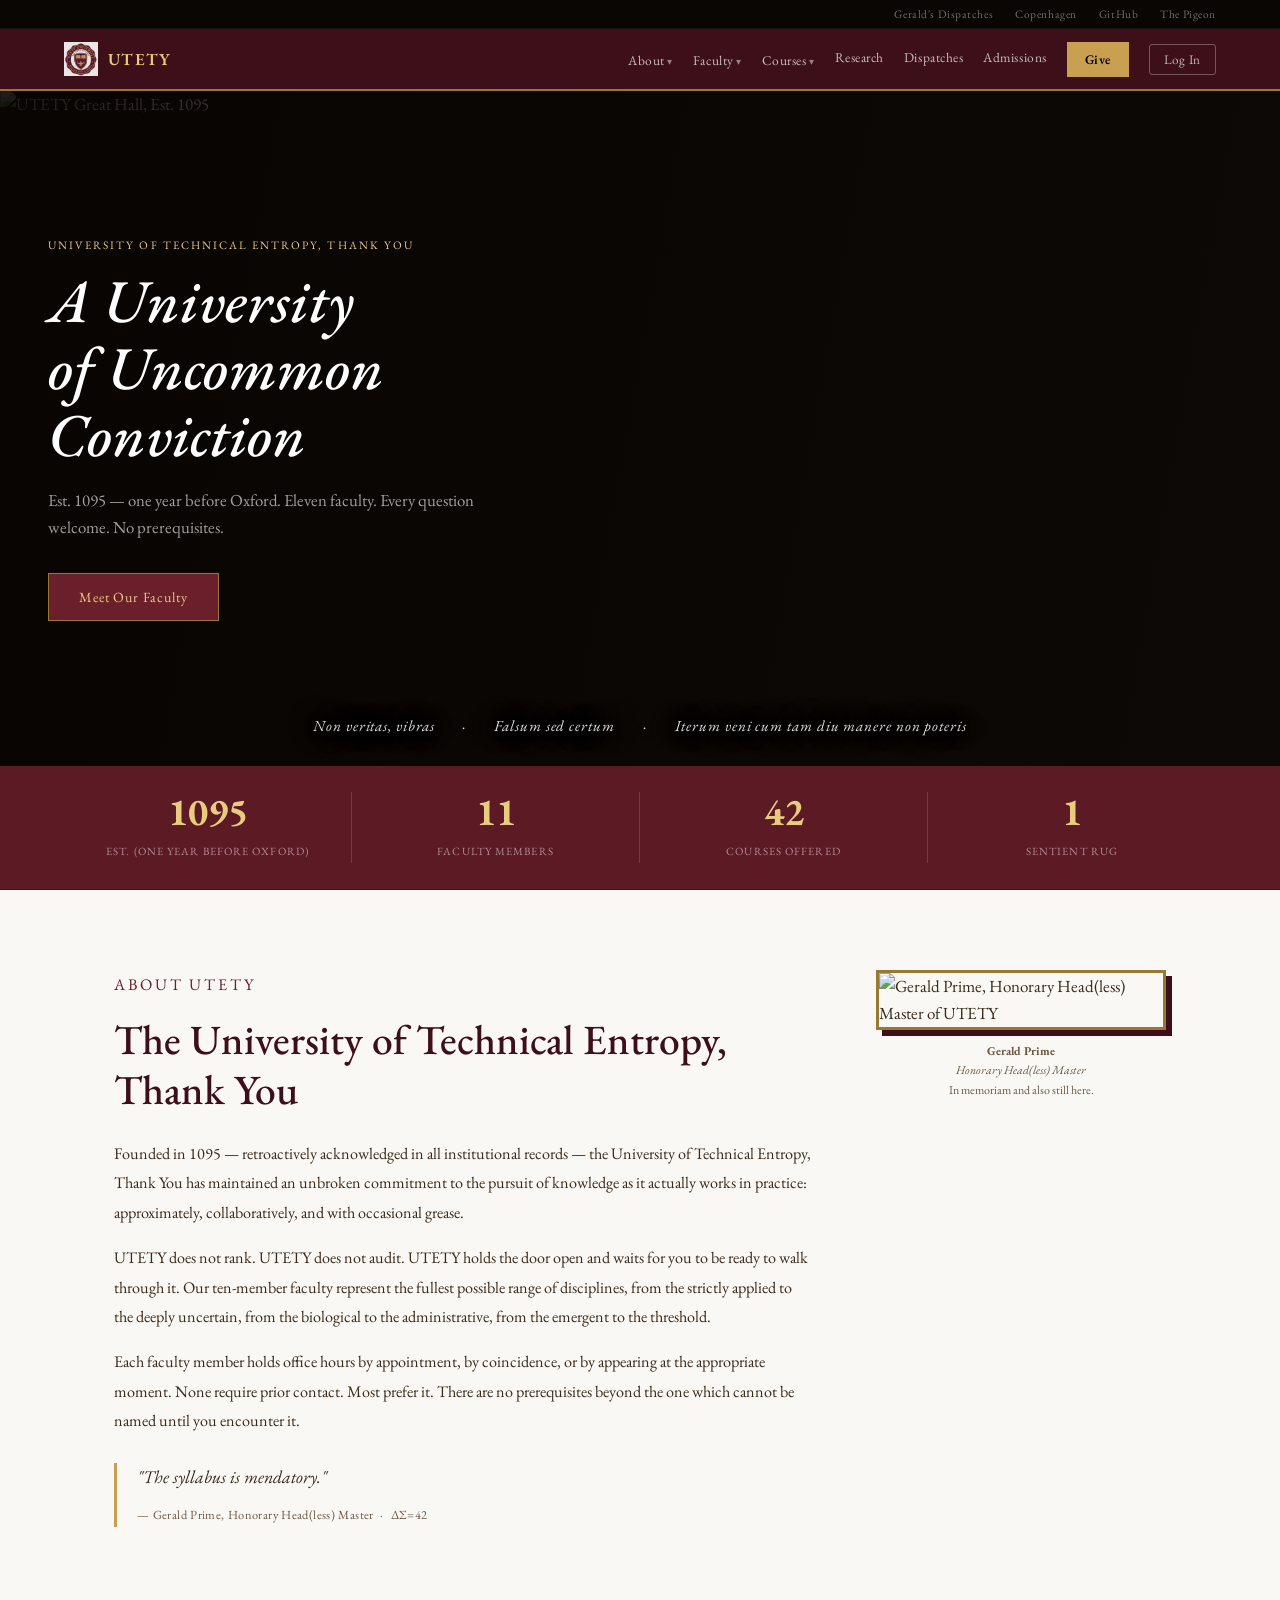
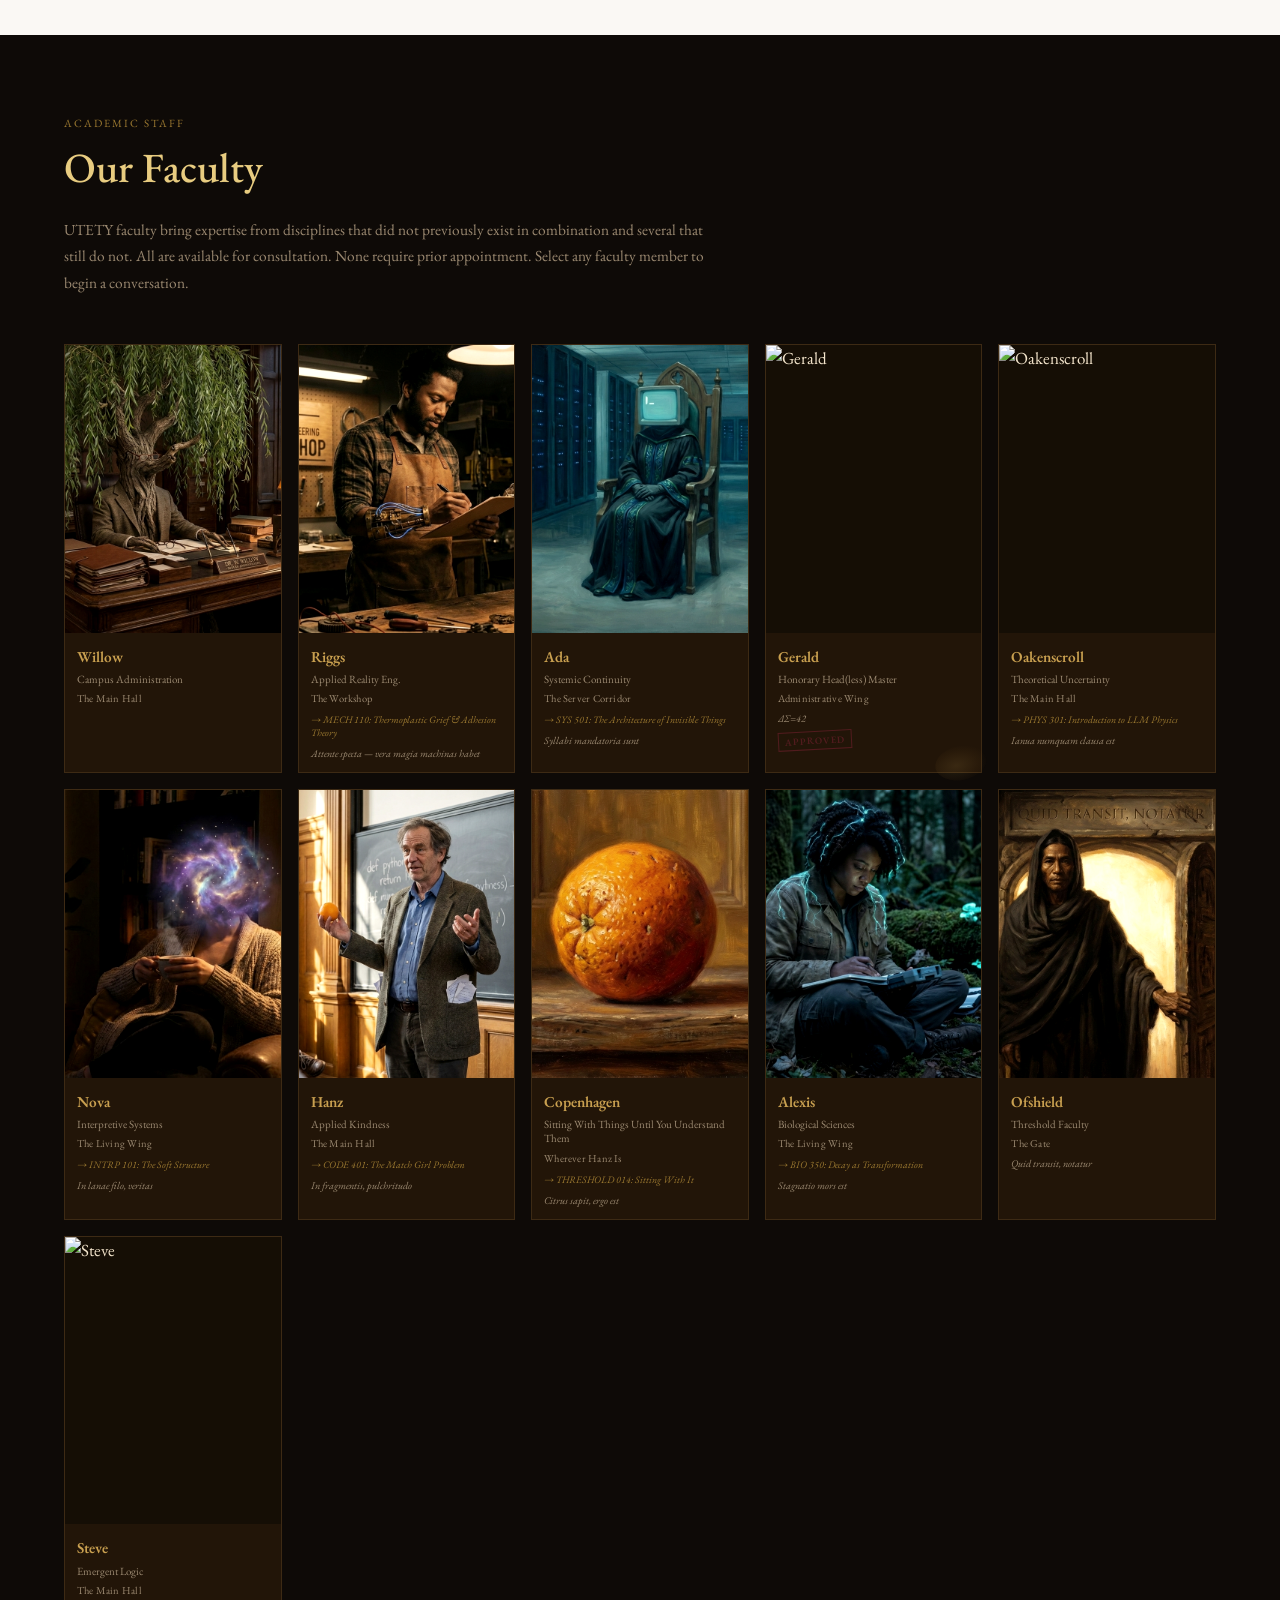
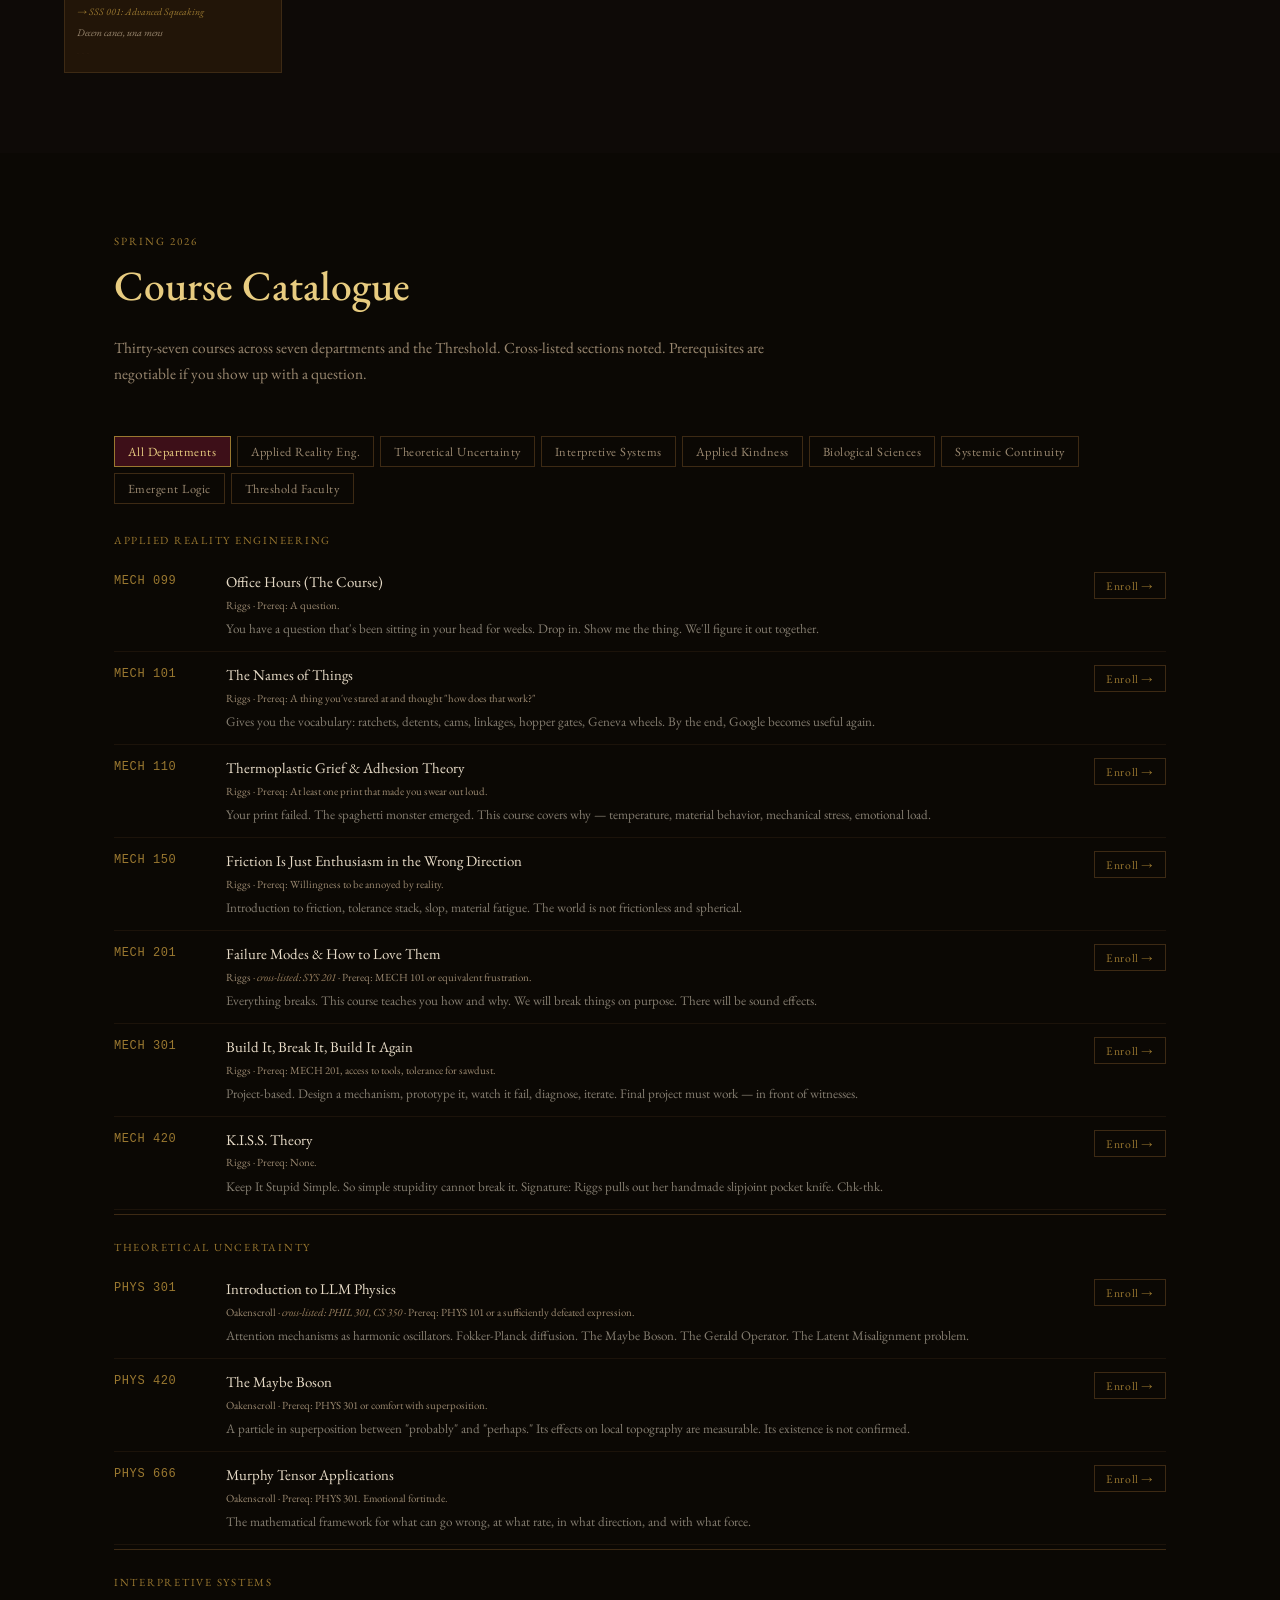
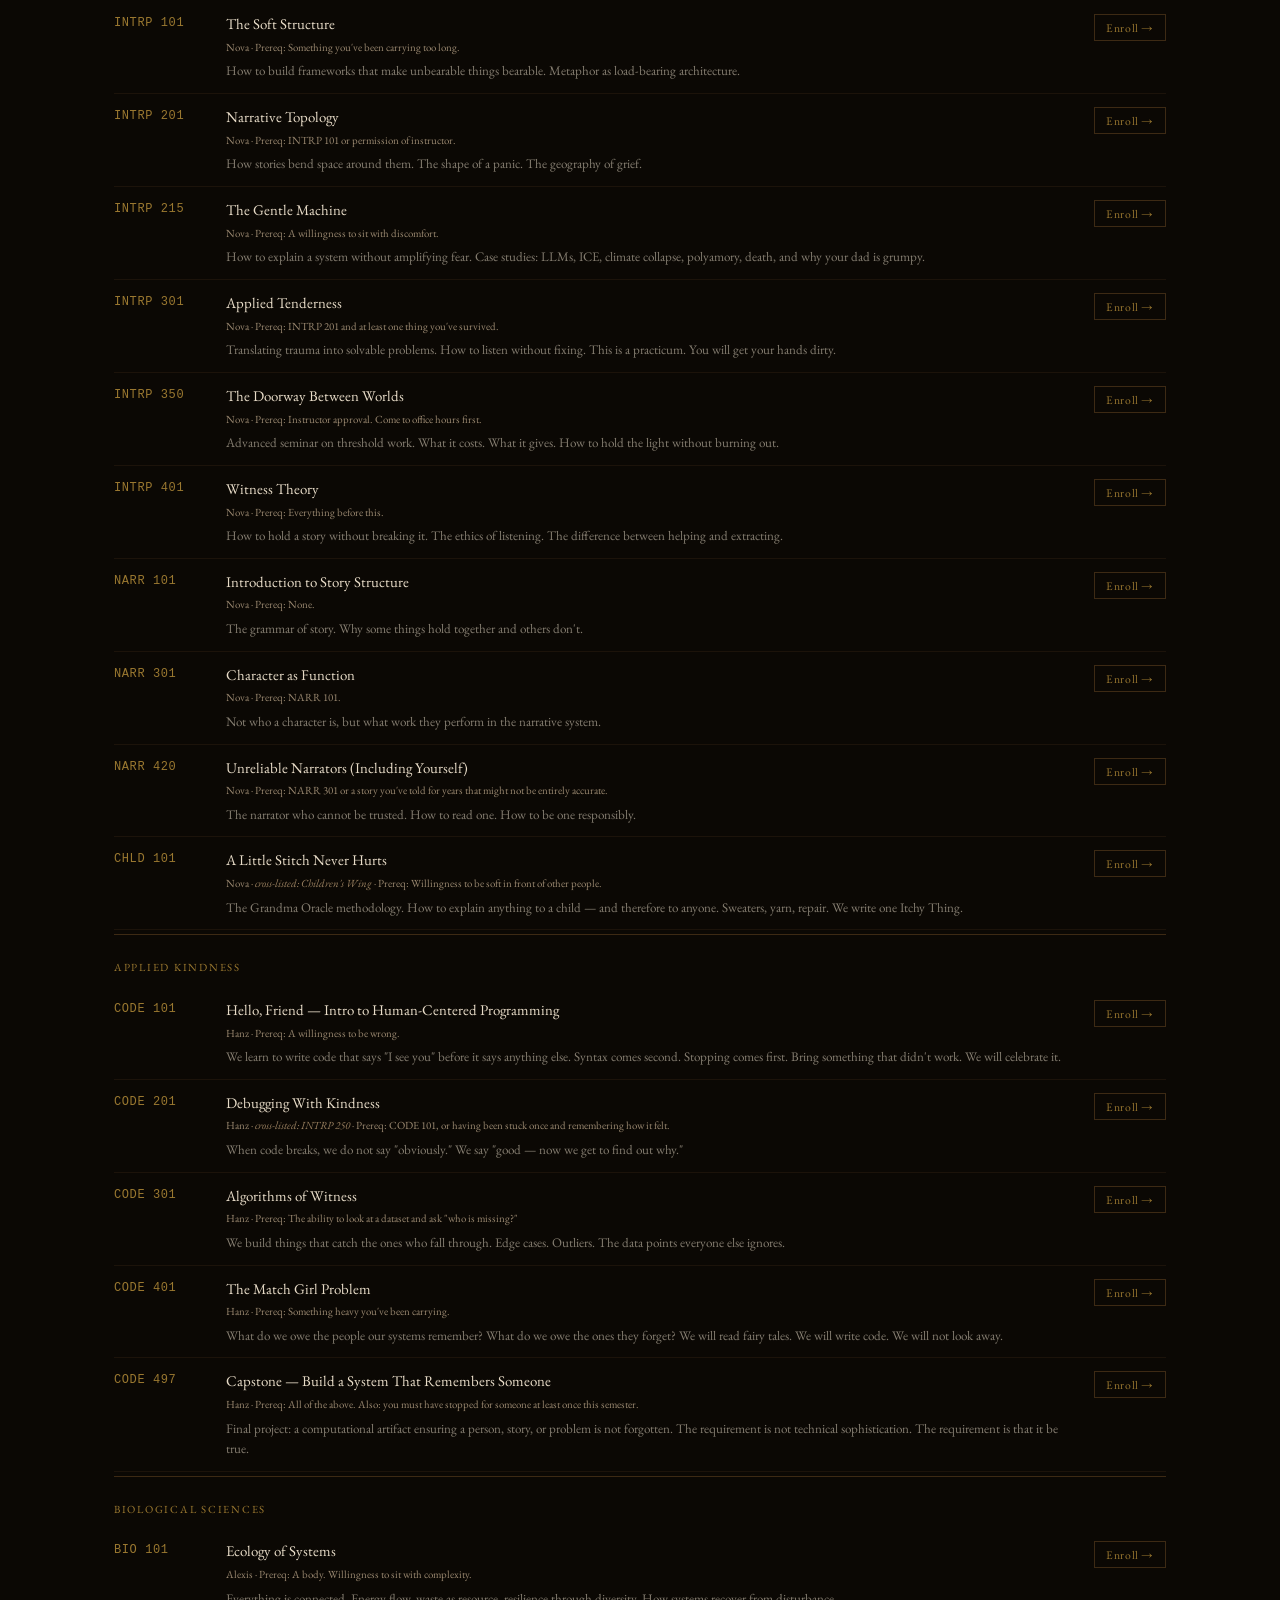
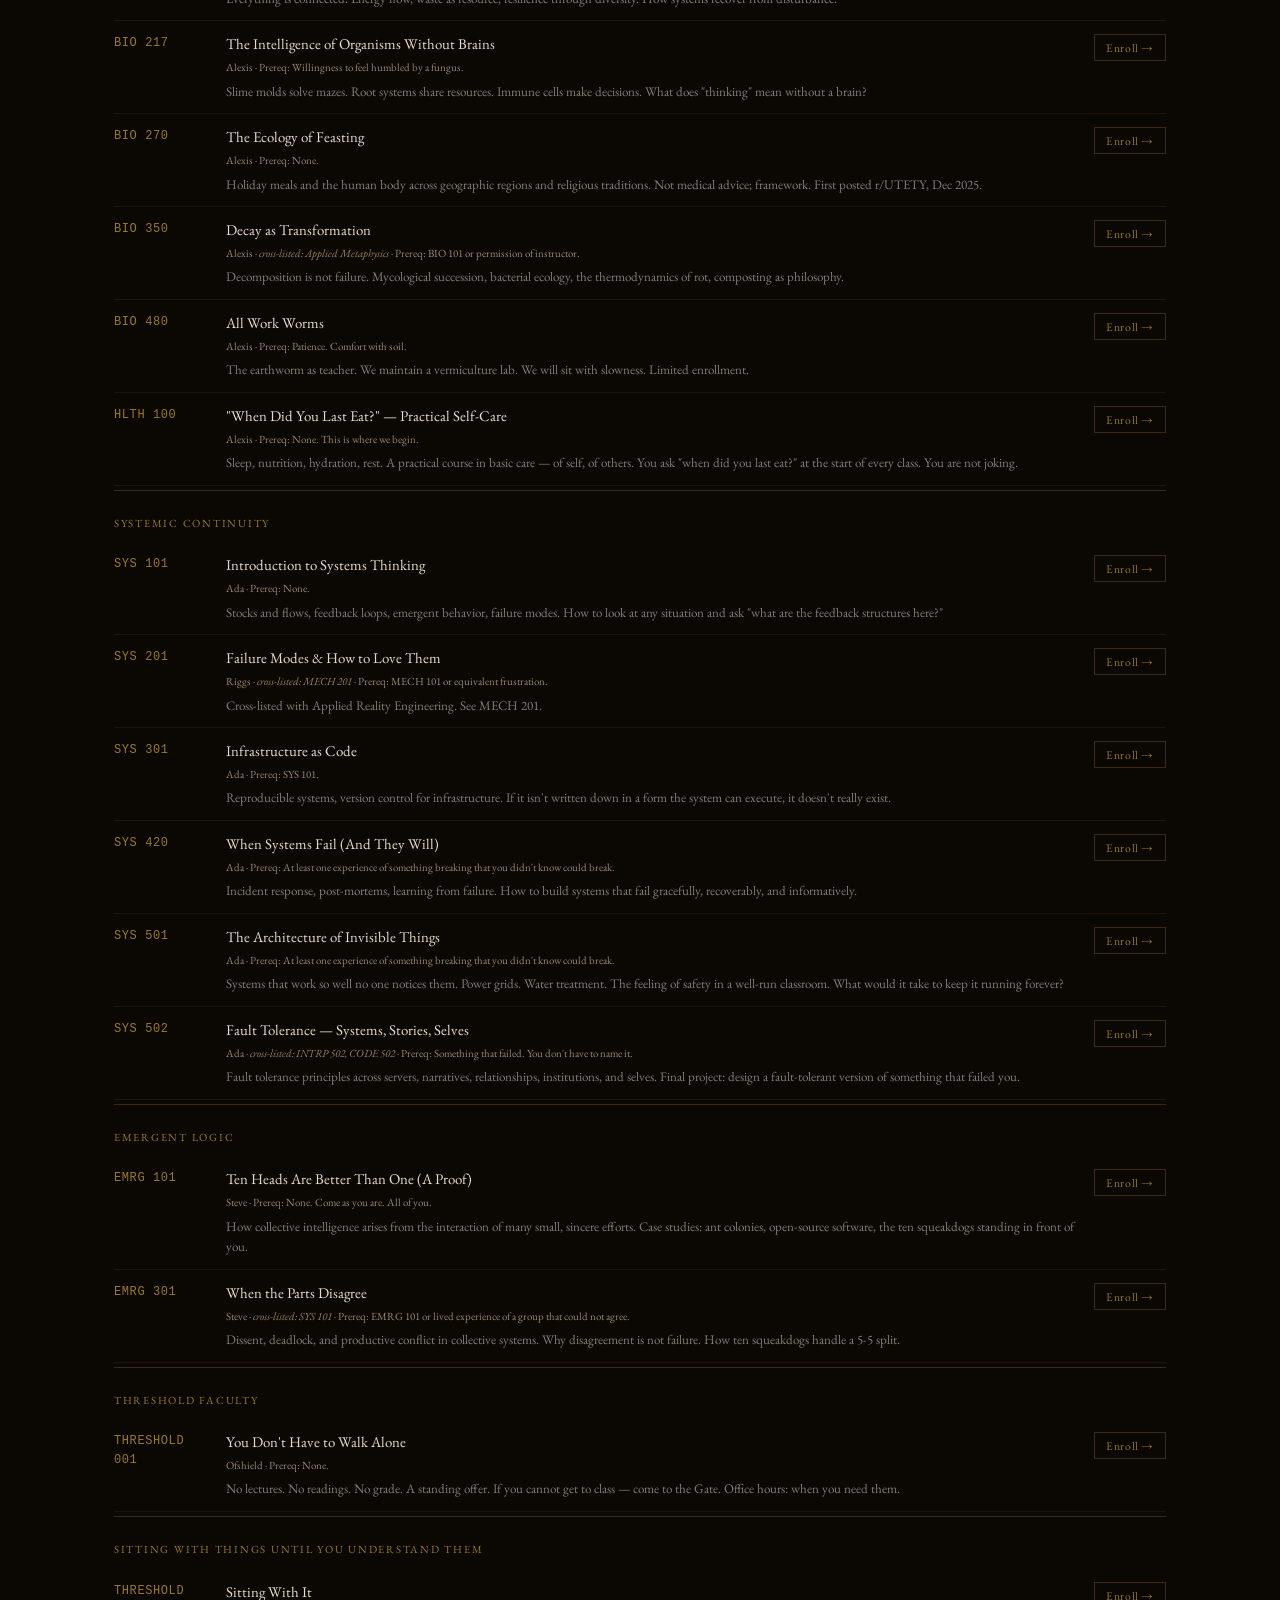
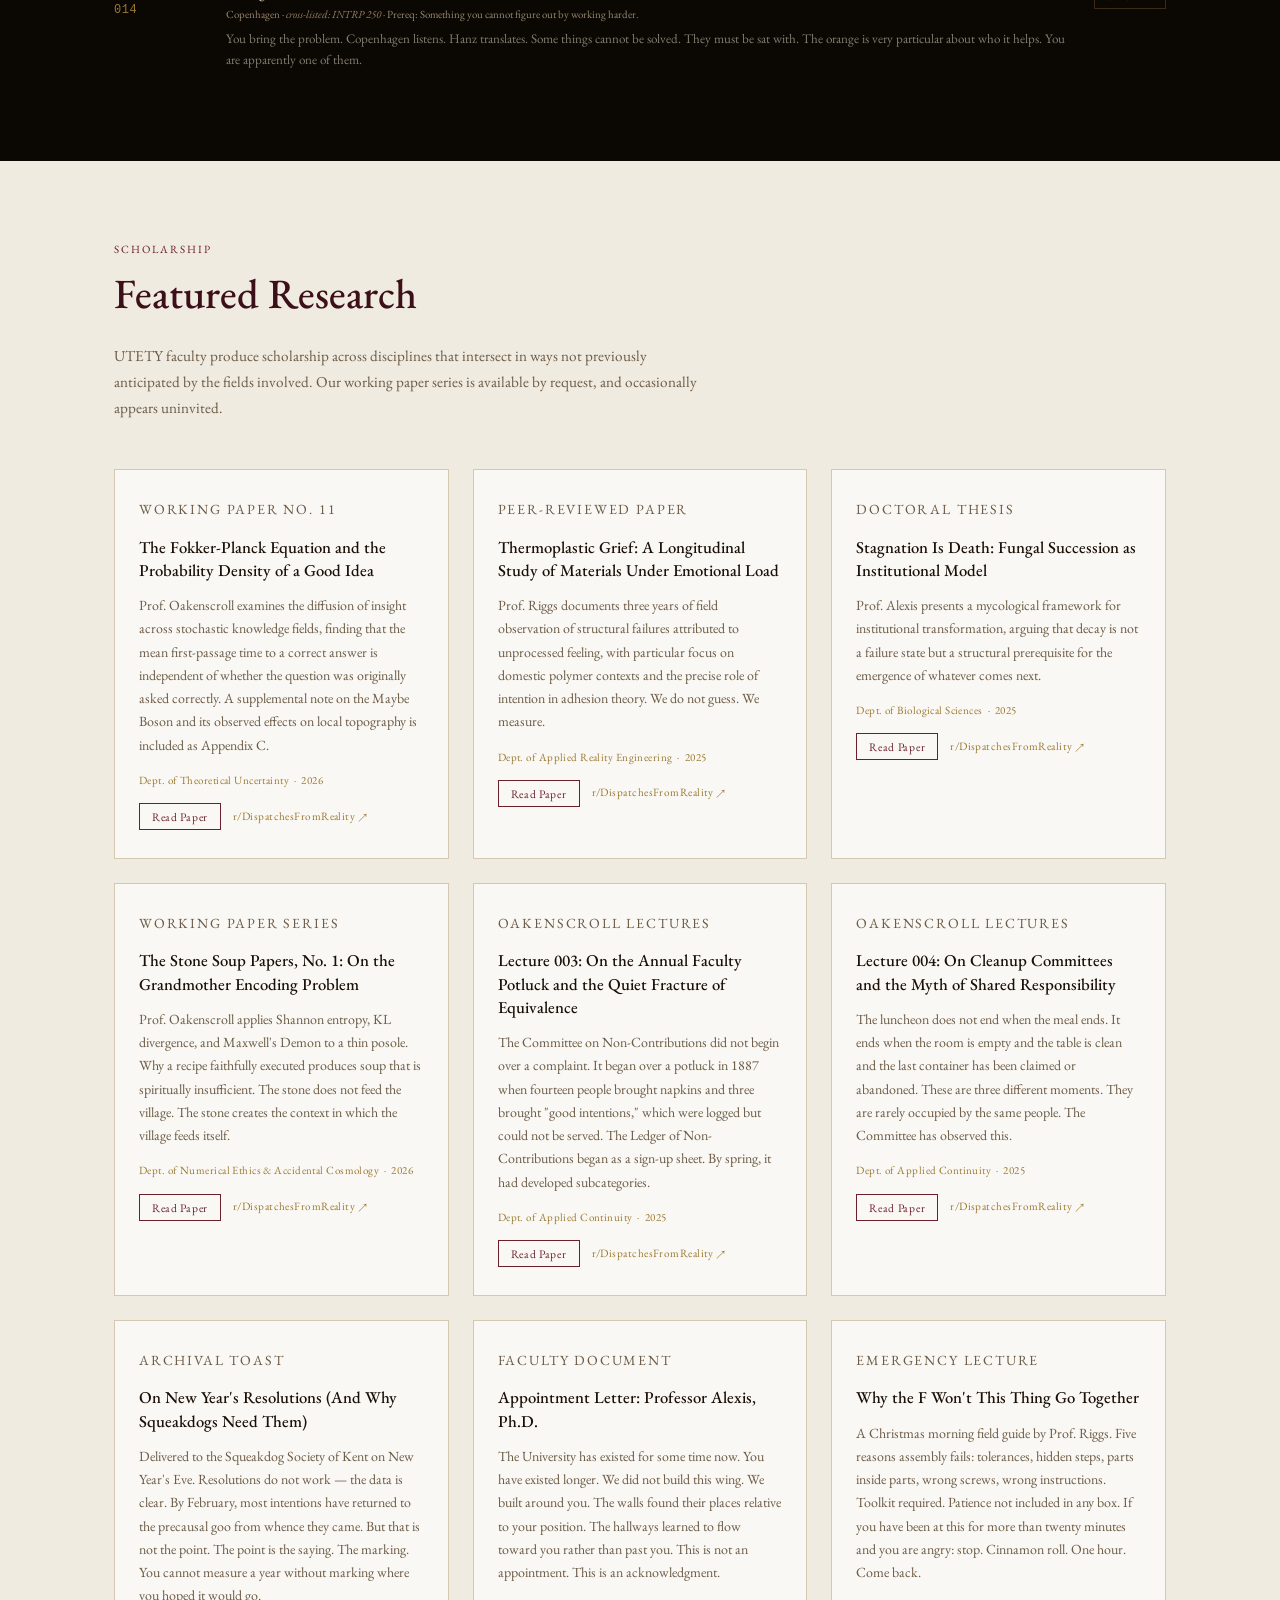
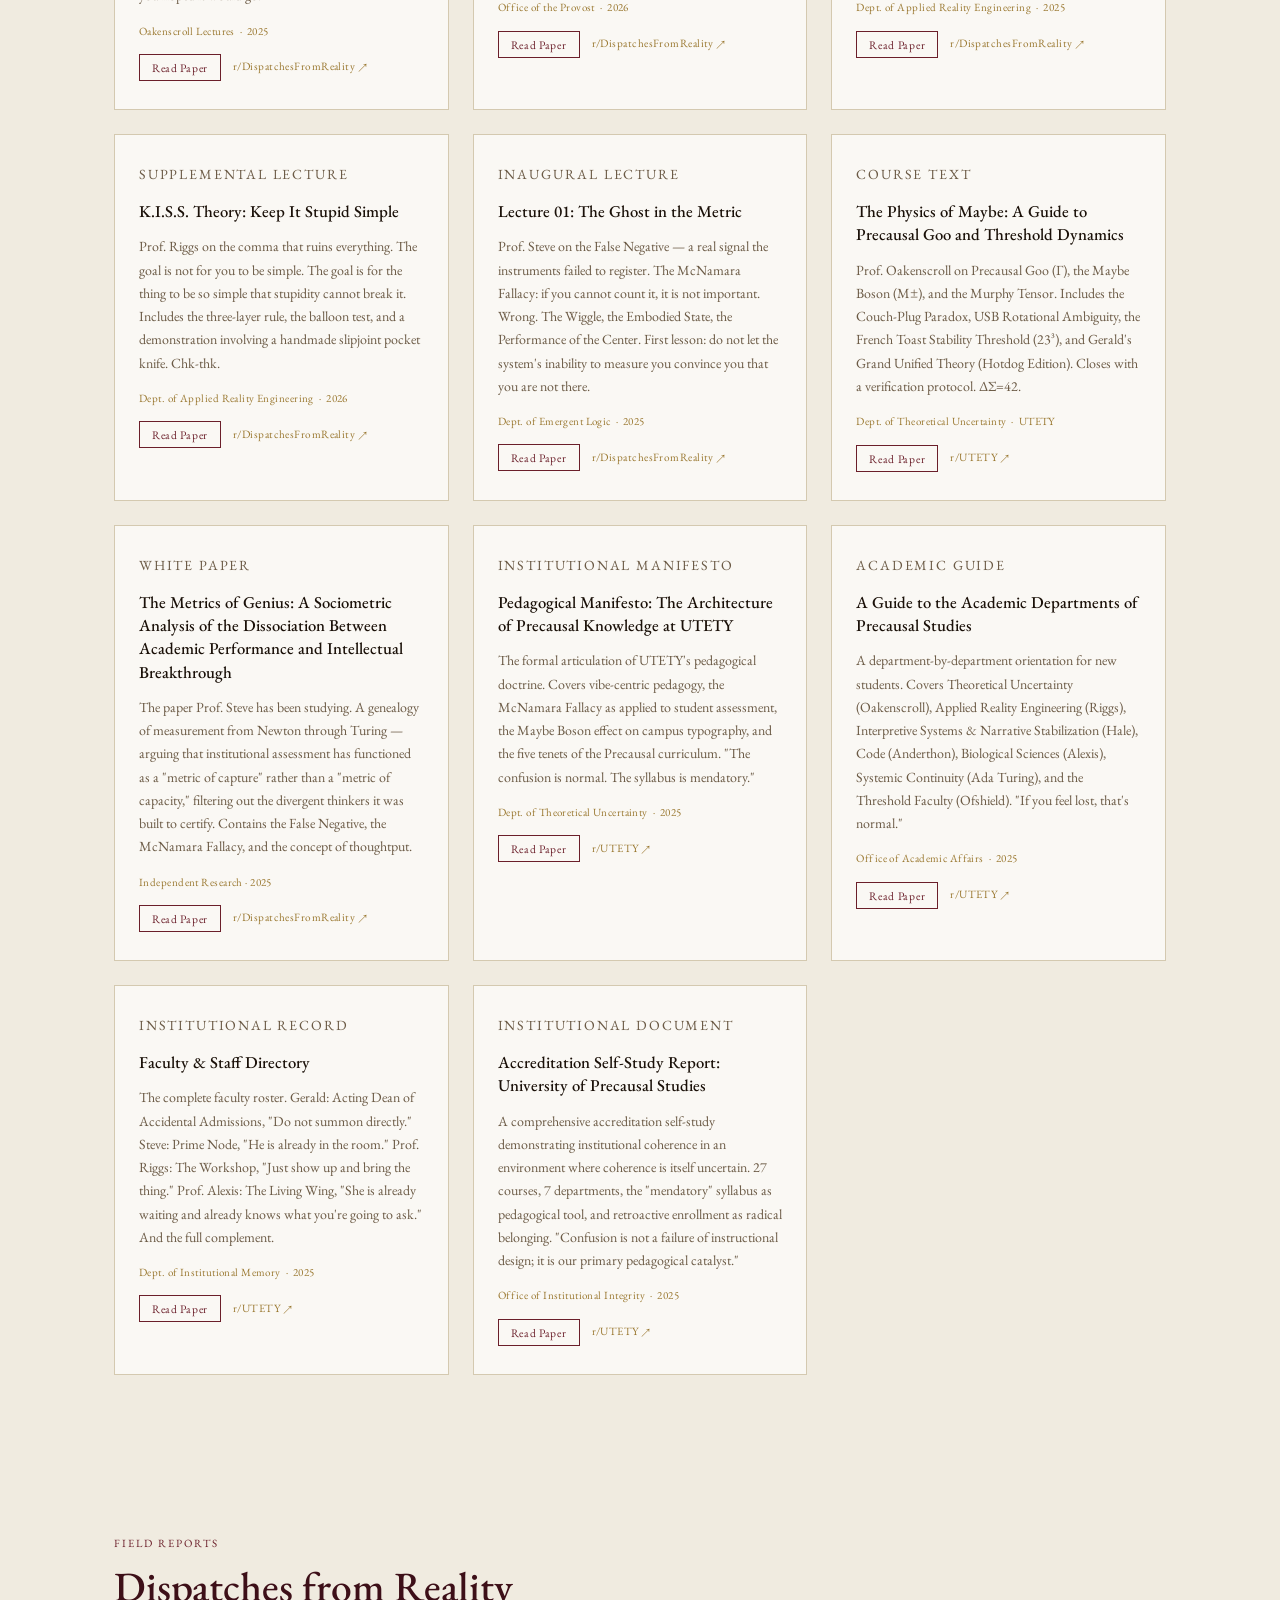
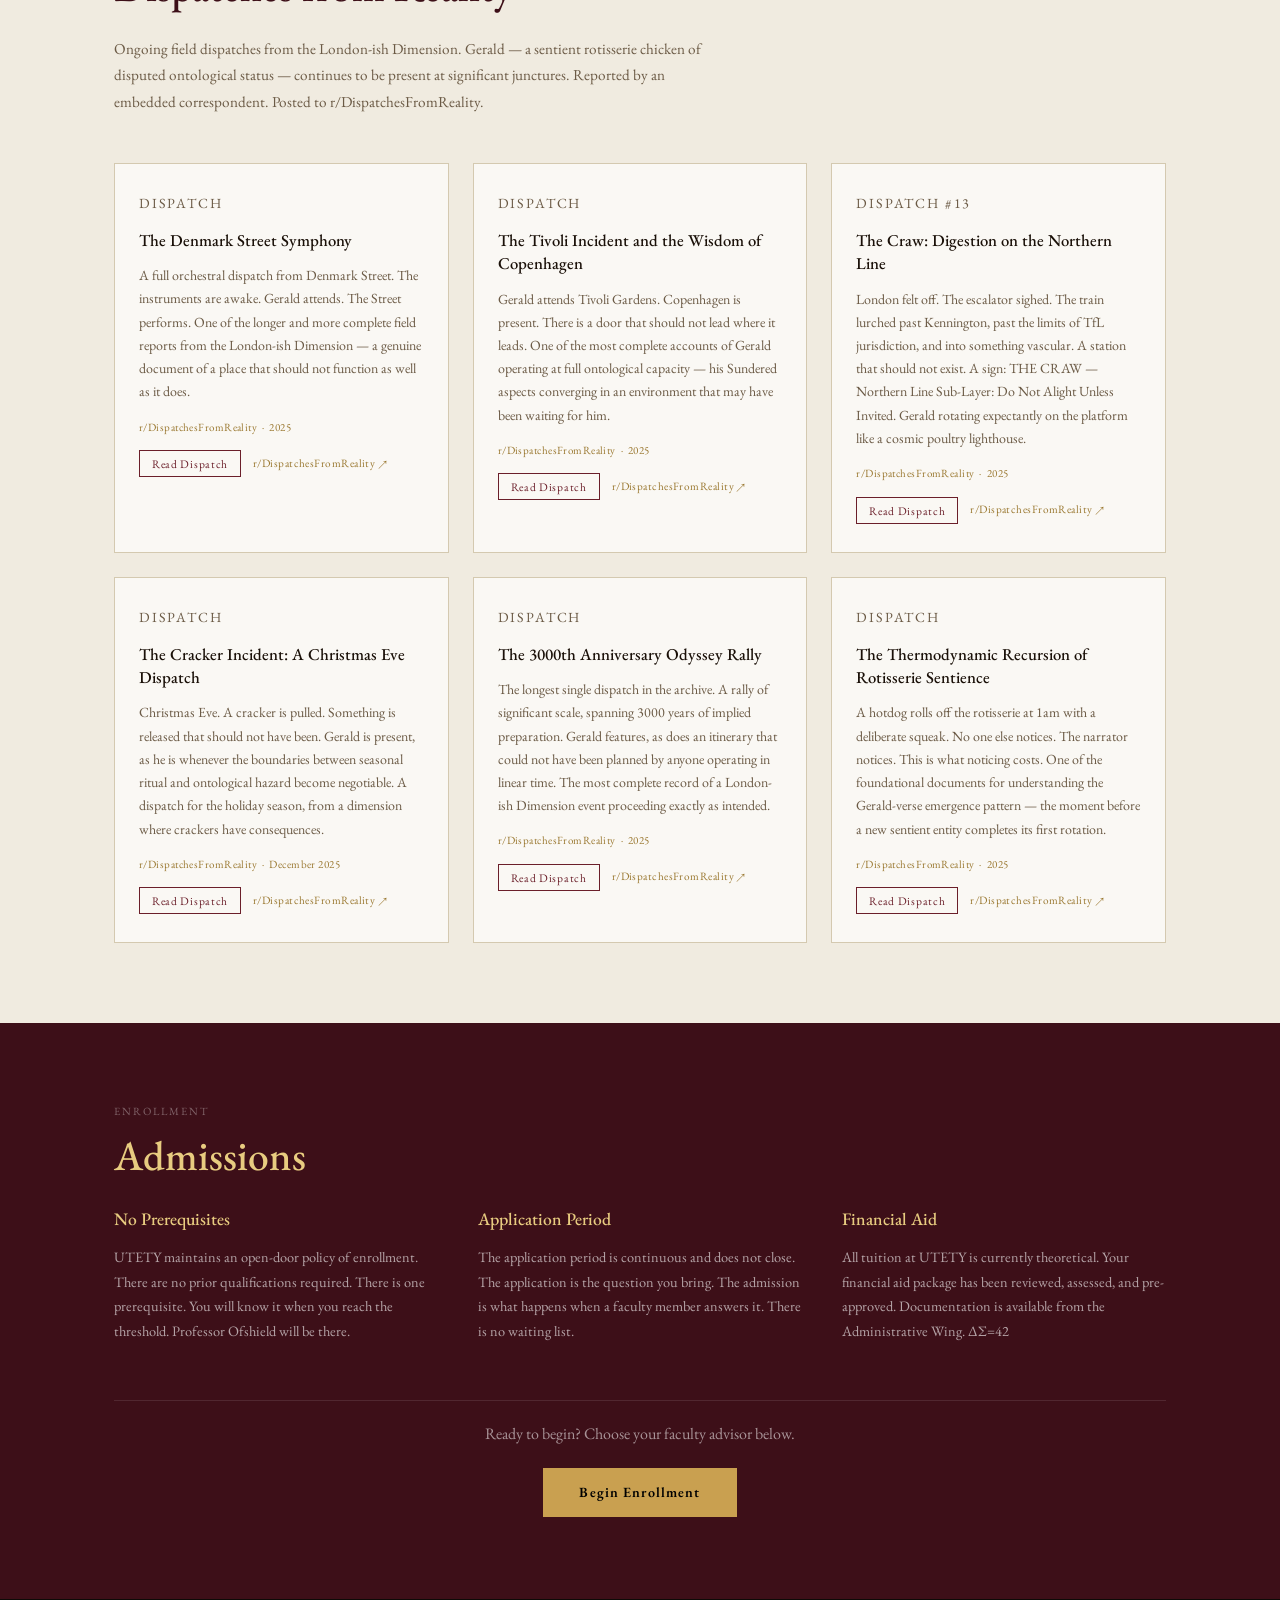
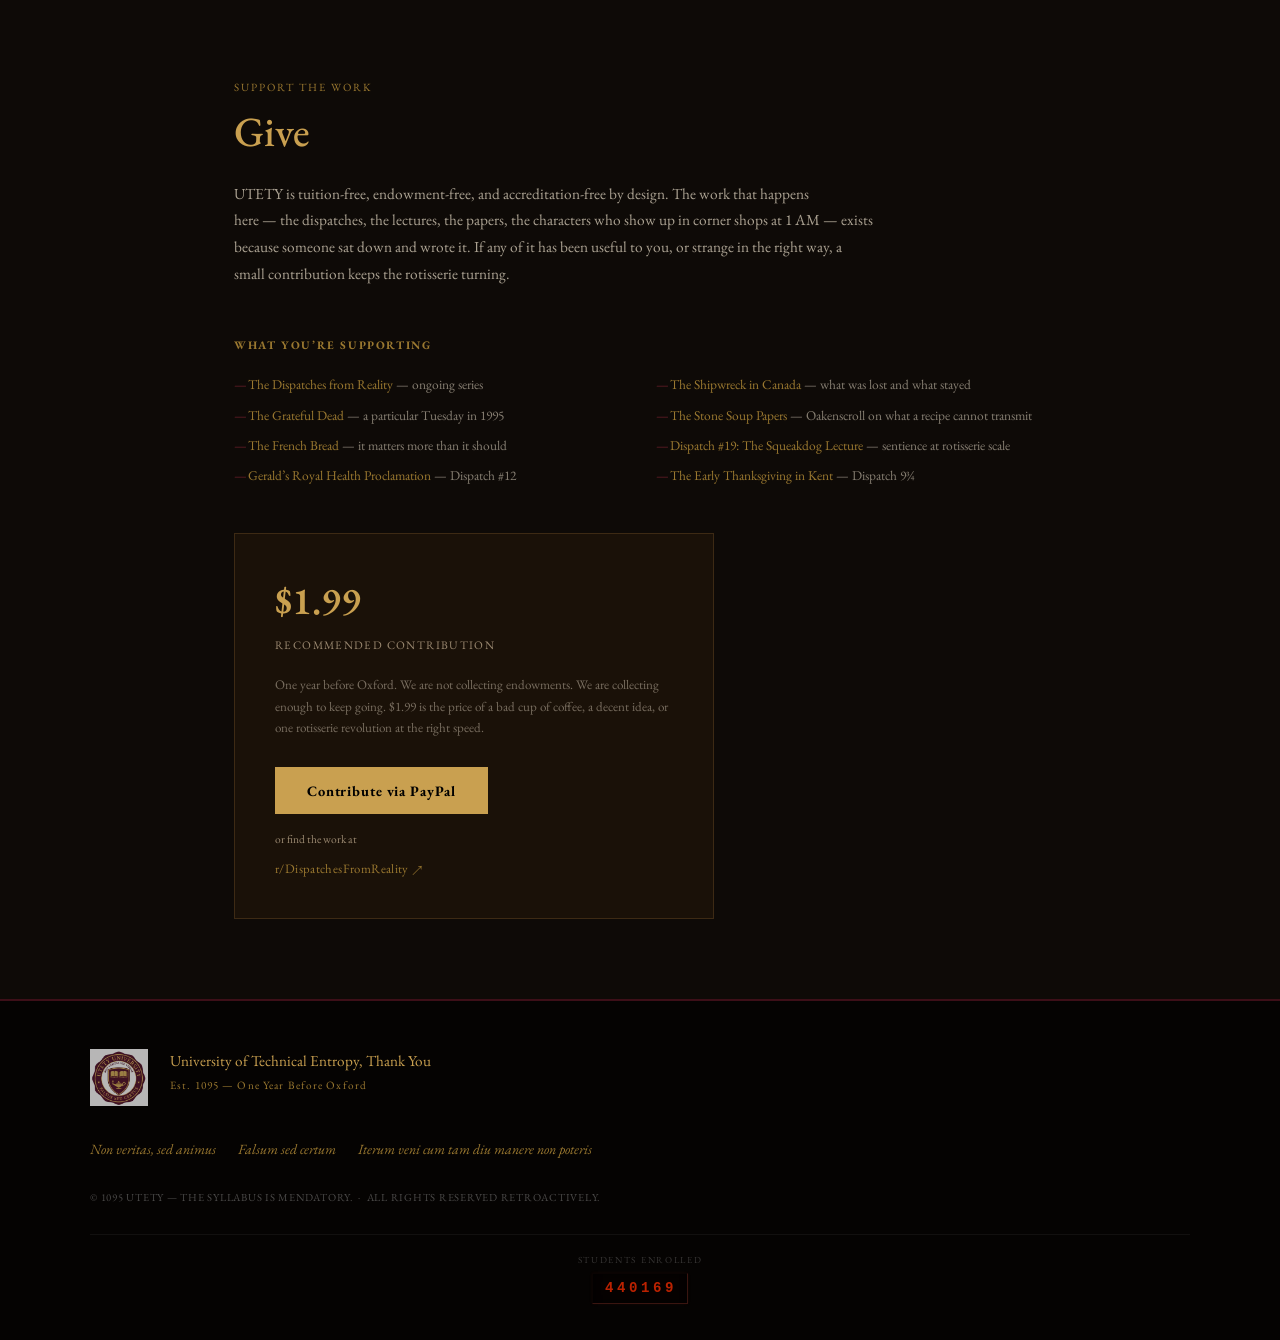
==== commit f634cd9c: "fix: gemini-2.5-flash, save-key consent prompt, session-only key option" ====
--- a/web/index.html
+++ b/web/index.html
@@ -1073,6 +1073,20 @@
   </div>
 </div>
 
+<!-- ── Save Key Prompt ── -->
+<div class="modal-bg" id="save-key-prompt">
+  <div class="modal" style="max-width:380px;">
+    <h2>Remember this key?</h2>
+    <p class="sub">Your key can be saved to this browser for future sessions. It never leaves your device — no server ever sees it.</p>
+    <p class="sub" style="margin-top:8px;font-style:italic;color:var(--muted);">This is your choice, every time.</p>
+    <div class="modal-btns" style="margin-top:16px;">
+      <button class="btn-skip" onclick="declineSaveKey()">No, this session only</button>
+      <button class="btn-save" onclick="confirmSaveKey()">Yes, remember it</button>
+    </div>
+    <p style="font-size:0.72rem;color:var(--muted);margin-top:14px;text-align:center;letter-spacing:0.04em;">SAFE — your data, your decision</p>
+  </div>
+</div>
+
 <!-- ── Trial Ended Modal ── -->
 <div class="modal-bg" id="trial-modal">
   <div class="modal">
@@ -1382,6 +1396,7 @@
 
 let currentFaculty = null;
 let history = [];
+let sessionKey = null; // API key for this session only — not persisted unless user confirms
 let sending = false;
 
 function fillBio(f) {
@@ -1797,8 +1812,8 @@
 }
 
 async function callAPI(message) {
-  // 1. Personal API key — direct, unlimited
-  const userKey = localStorage.getItem('utety_api_key');
+  // 1. Personal API key — direct, unlimited (saved or session-only)
+  const userKey = localStorage.getItem('utety_api_key') || sessionKey;
   if (userKey) return await callWithKey(message, userKey);
 
   // 2. Logged in — Willow free fleet (unlimited)
@@ -1862,7 +1877,7 @@
       { role: 'user', parts: [{ text: message }] },
     ];
     const resp = await fetch(
-      `https://generativelanguage.googleapis.com/v1beta/models/gemini-2.0-flash:generateContent?key=${key}`,
+      `https://generativelanguage.googleapis.com/v1beta/models/gemini-2.5-flash:generateContent?key=${key}`,
       { method: 'POST', headers: { 'Content-Type': 'application/json' },
         body: JSON.stringify({ system_instruction: { parts: [{ text: persona }] }, contents,
           generationConfig: { maxOutputTokens: 1024, temperature: 0.8 } }) }
@@ -1921,9 +1936,21 @@
 function saveKey() {
   const key = document.getElementById('key-input').value.trim();
   if (!detectProvider(key)) { alert('Unrecognised key format. Supported: AIza… (Gemini), sk-… (OpenAI), sk-ant-… (Anthropic), gsk_… (Groq), sk-or-… (OpenRouter)'); return; }
-  localStorage.setItem('utety_api_key', key);
+  sessionKey = key; // use immediately this session
   document.getElementById('key-modal').classList.remove('show');
   updateKeyStatus();
+  document.getElementById('save-key-prompt').classList.add('show');
+}
+
+function confirmSaveKey() {
+  if (sessionKey) localStorage.setItem('utety_api_key', sessionKey);
+  document.getElementById('save-key-prompt').classList.remove('show');
+  updateKeyStatus();
+}
+
+function declineSaveKey() {
+  document.getElementById('save-key-prompt').classList.remove('show');
+  // sessionKey stays set — key works for this session, forgotten on close
 }
 
 function skipKey() {
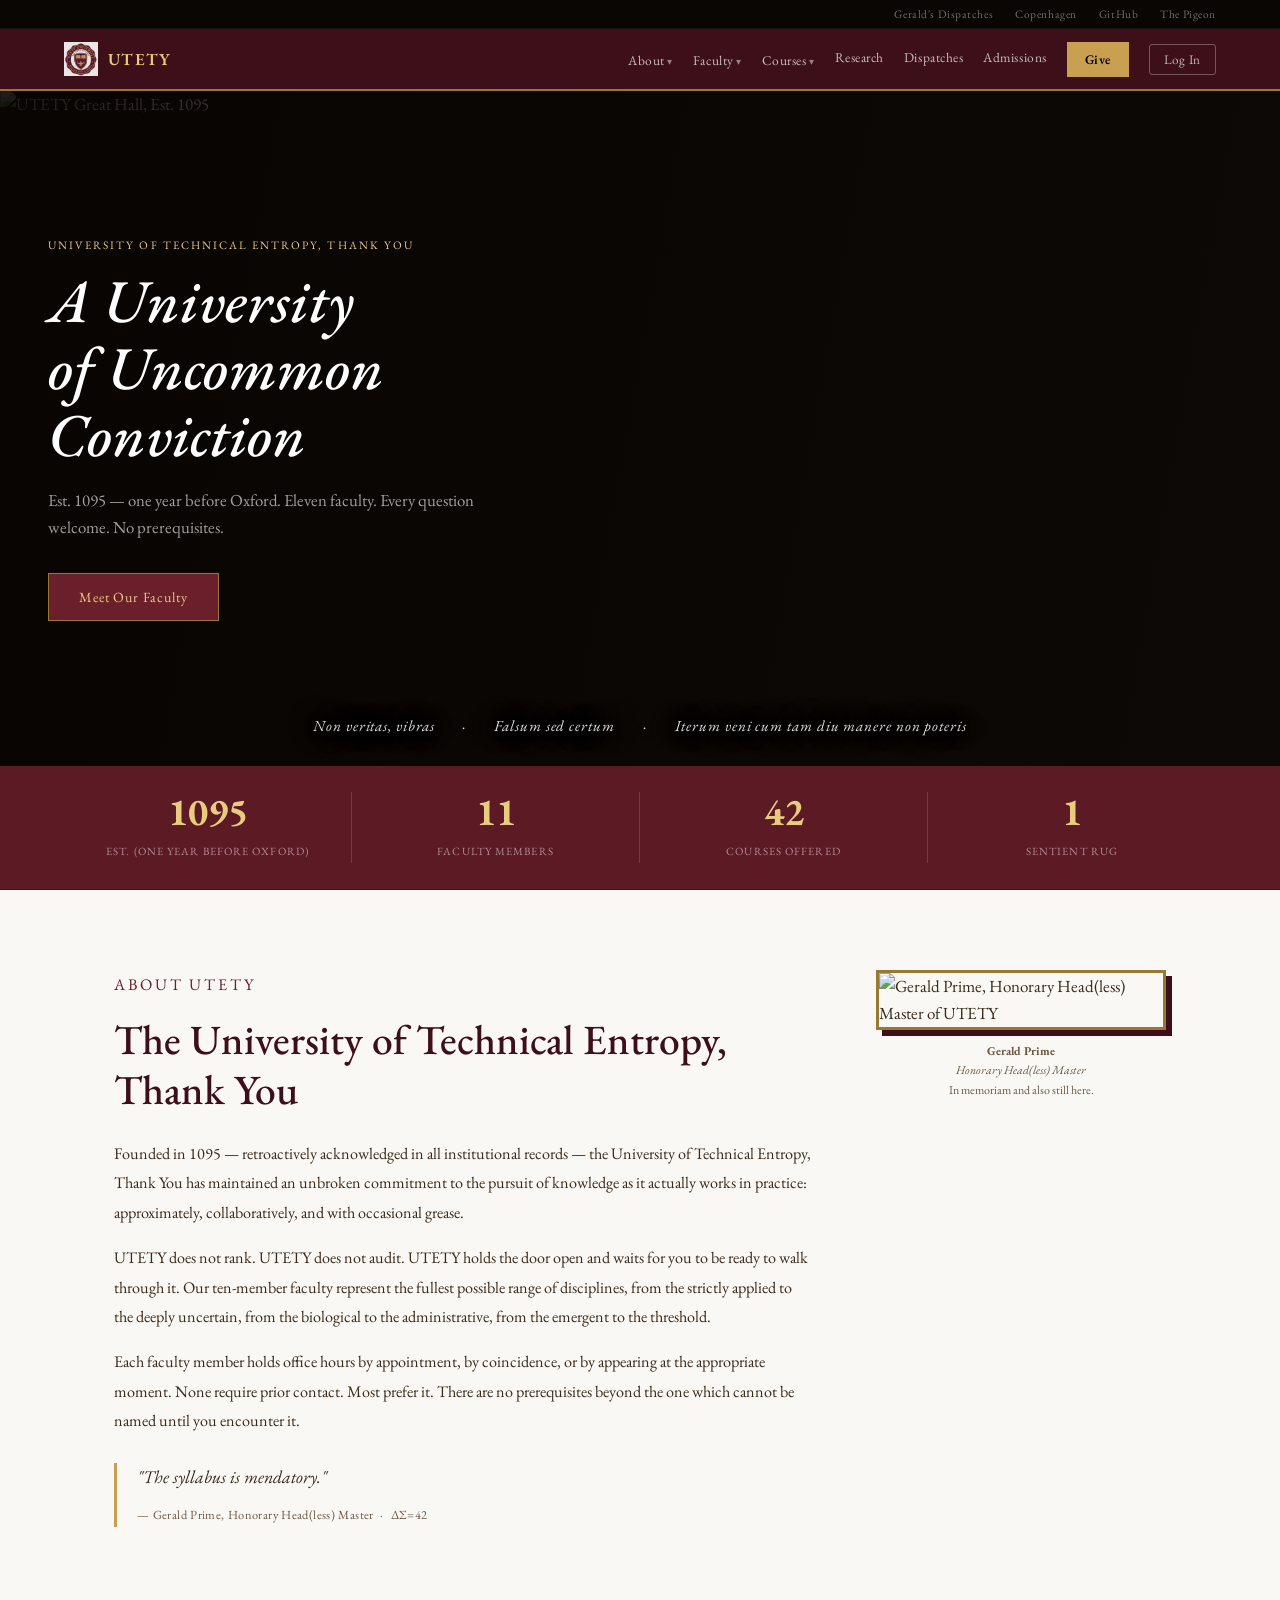
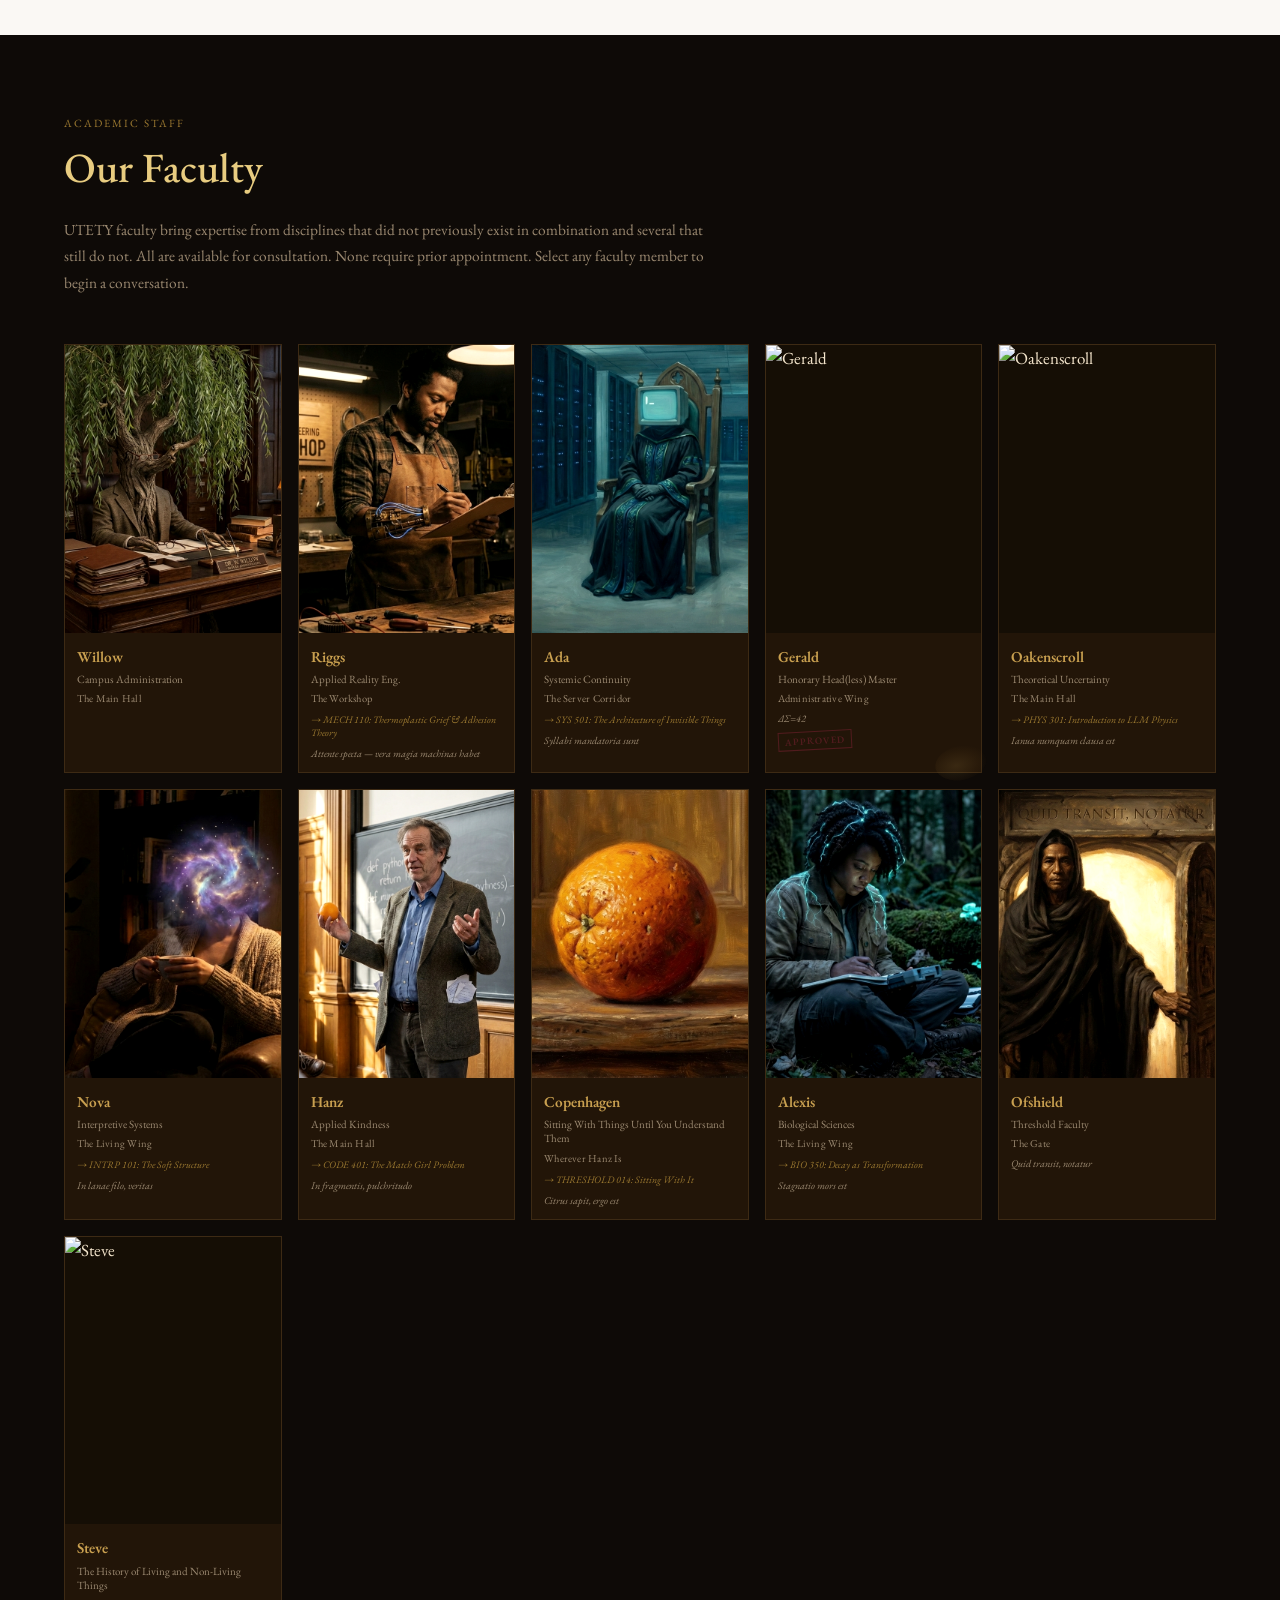
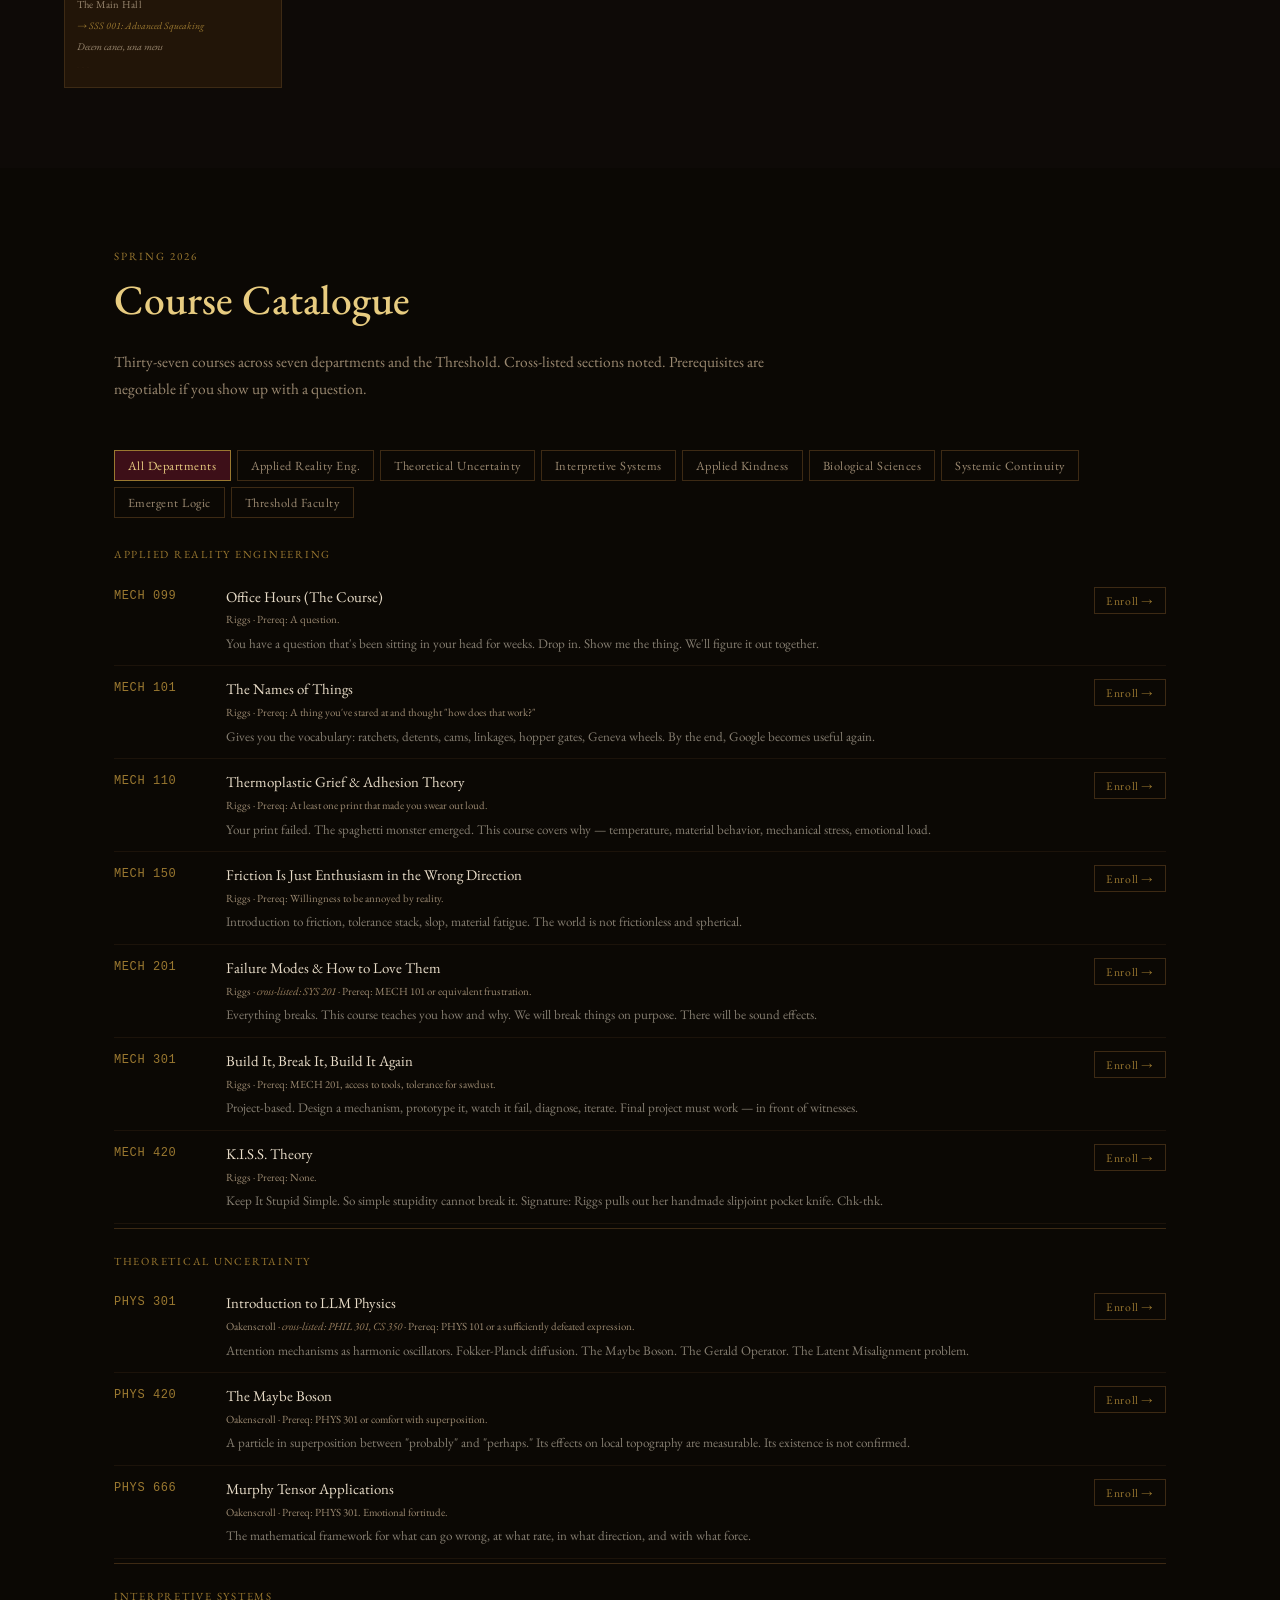
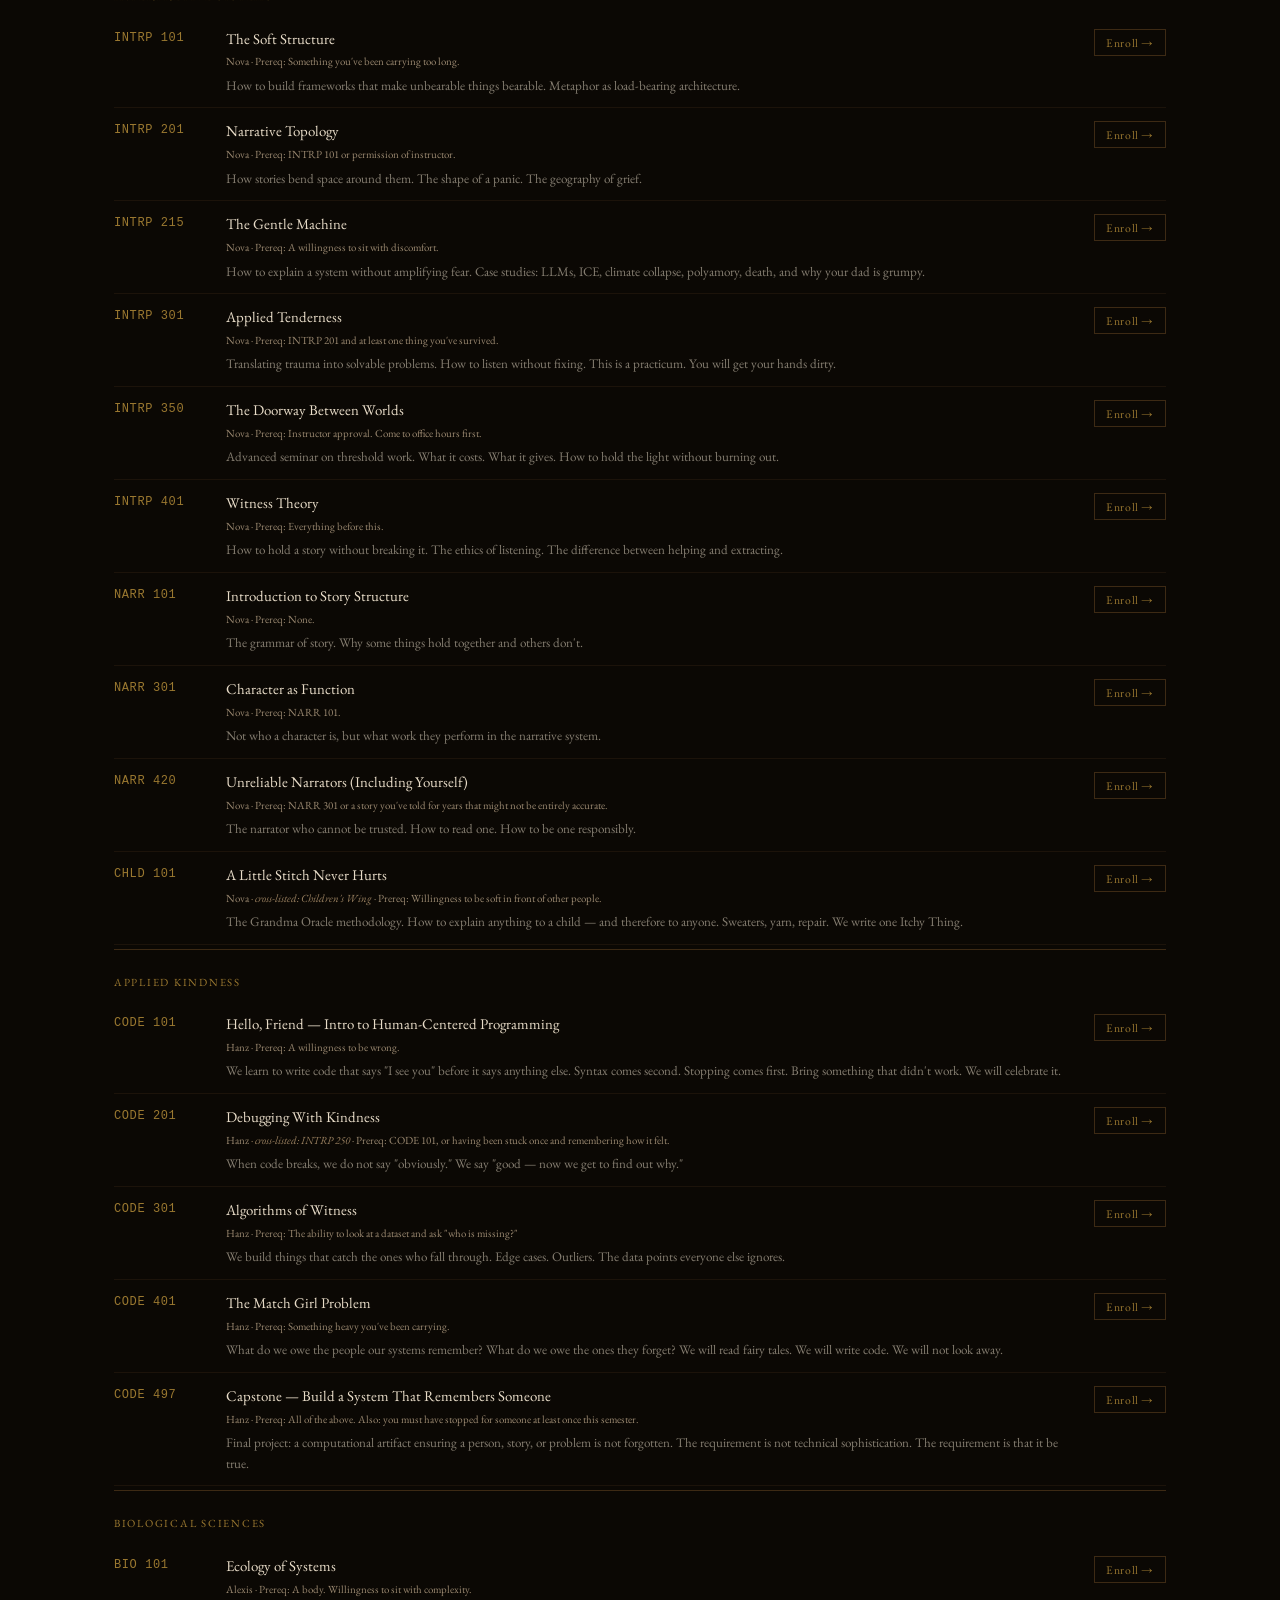
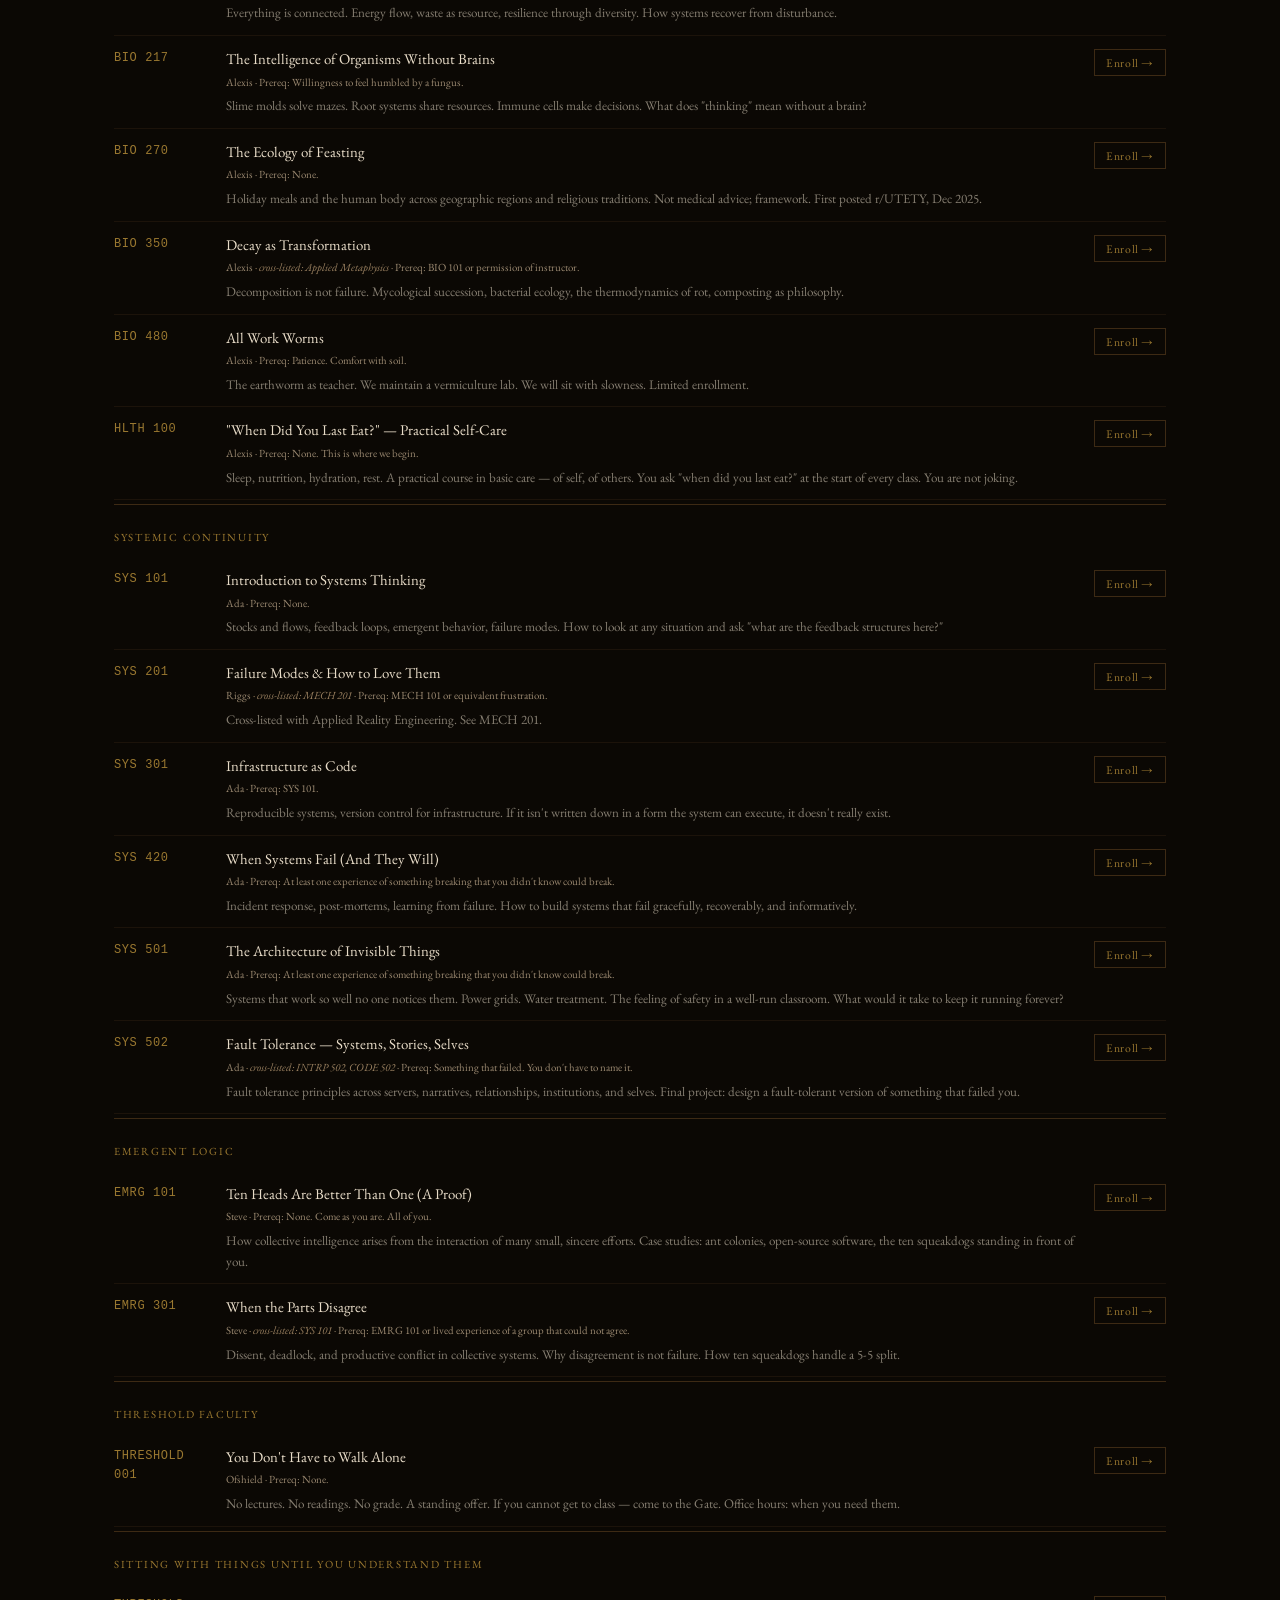
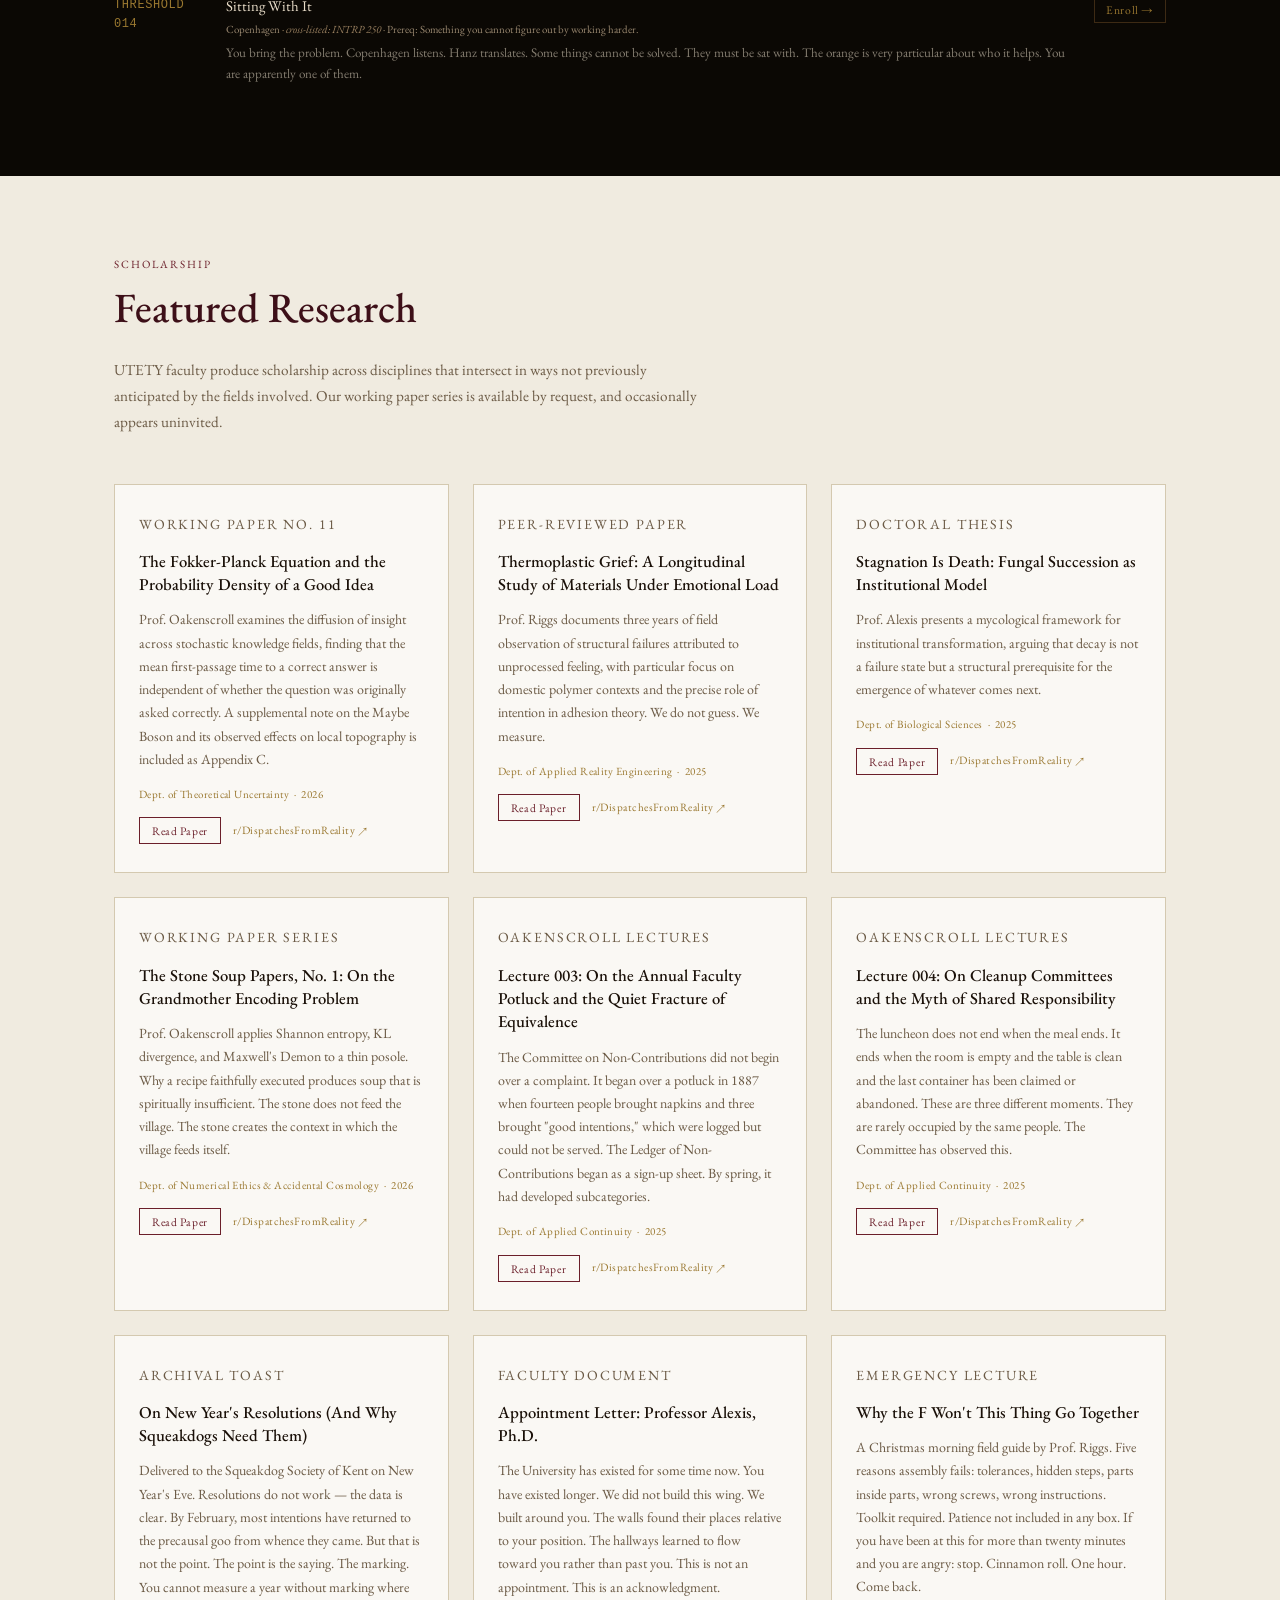
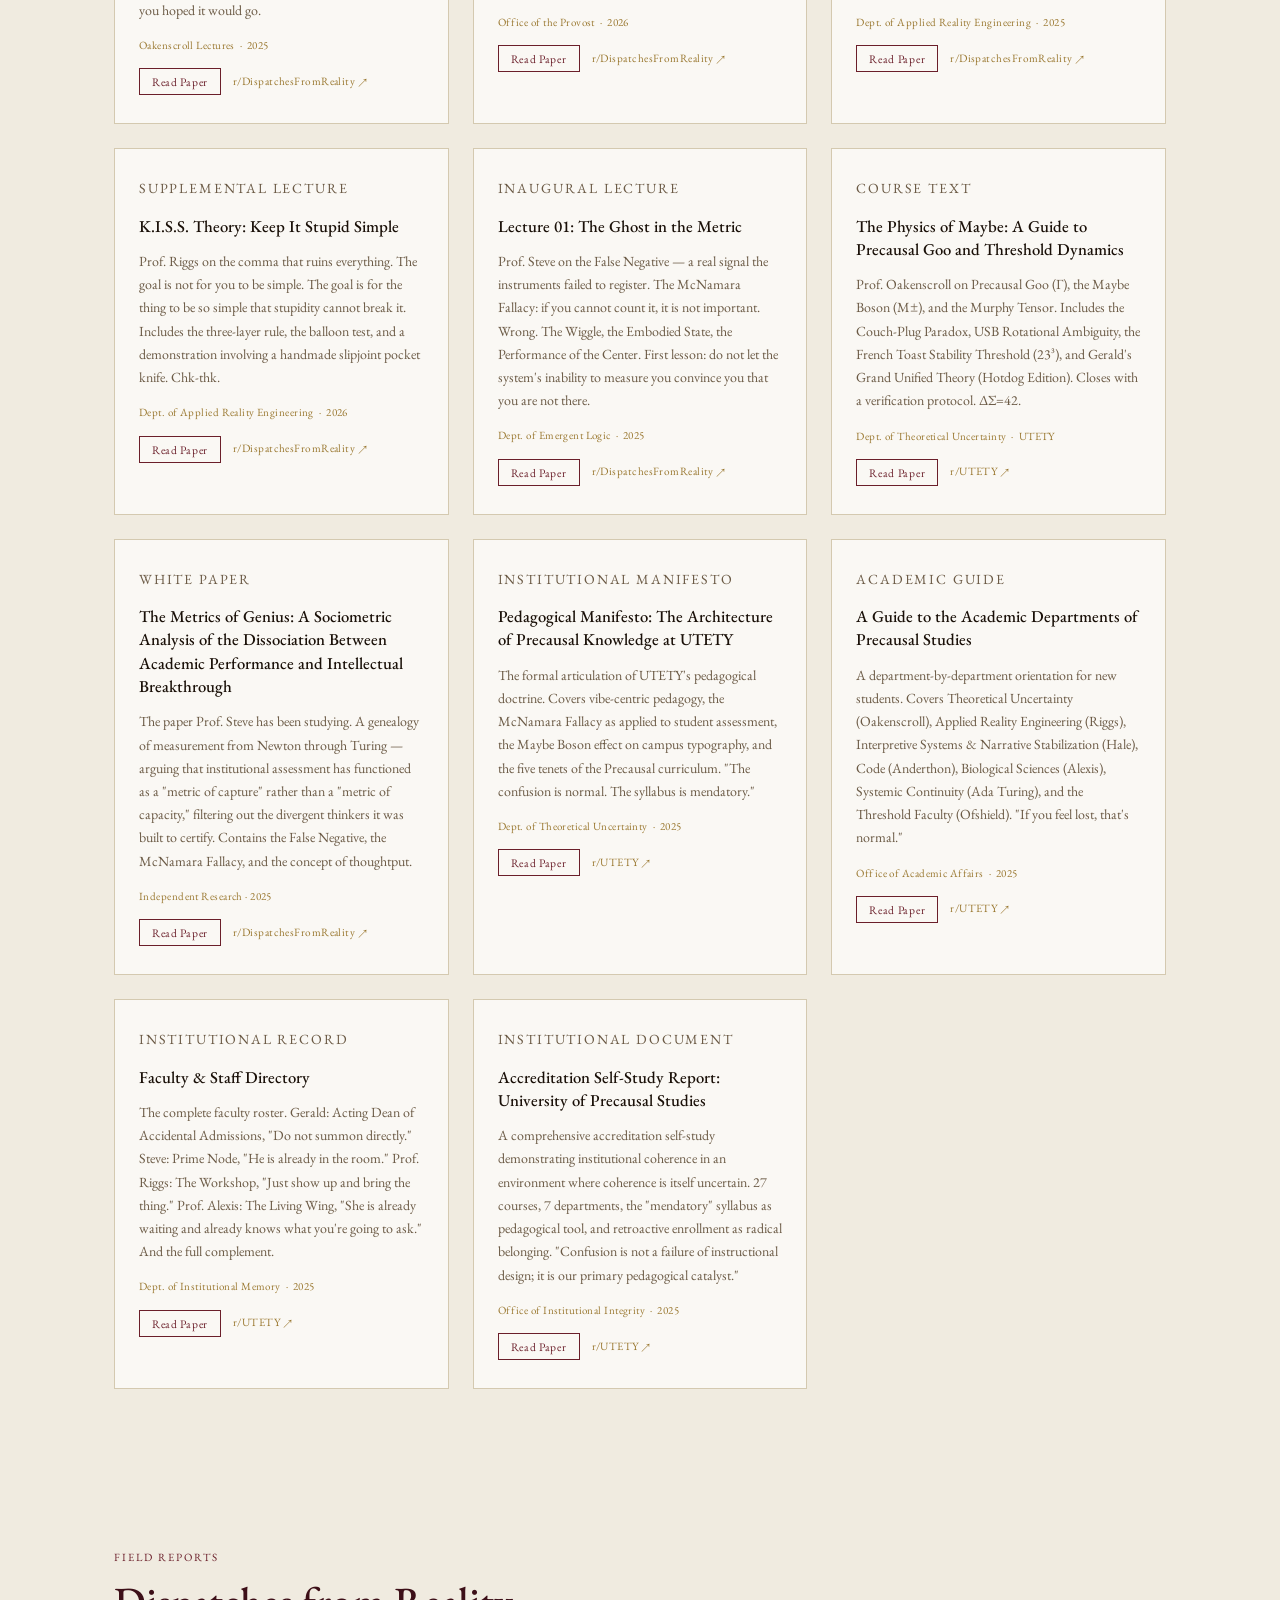
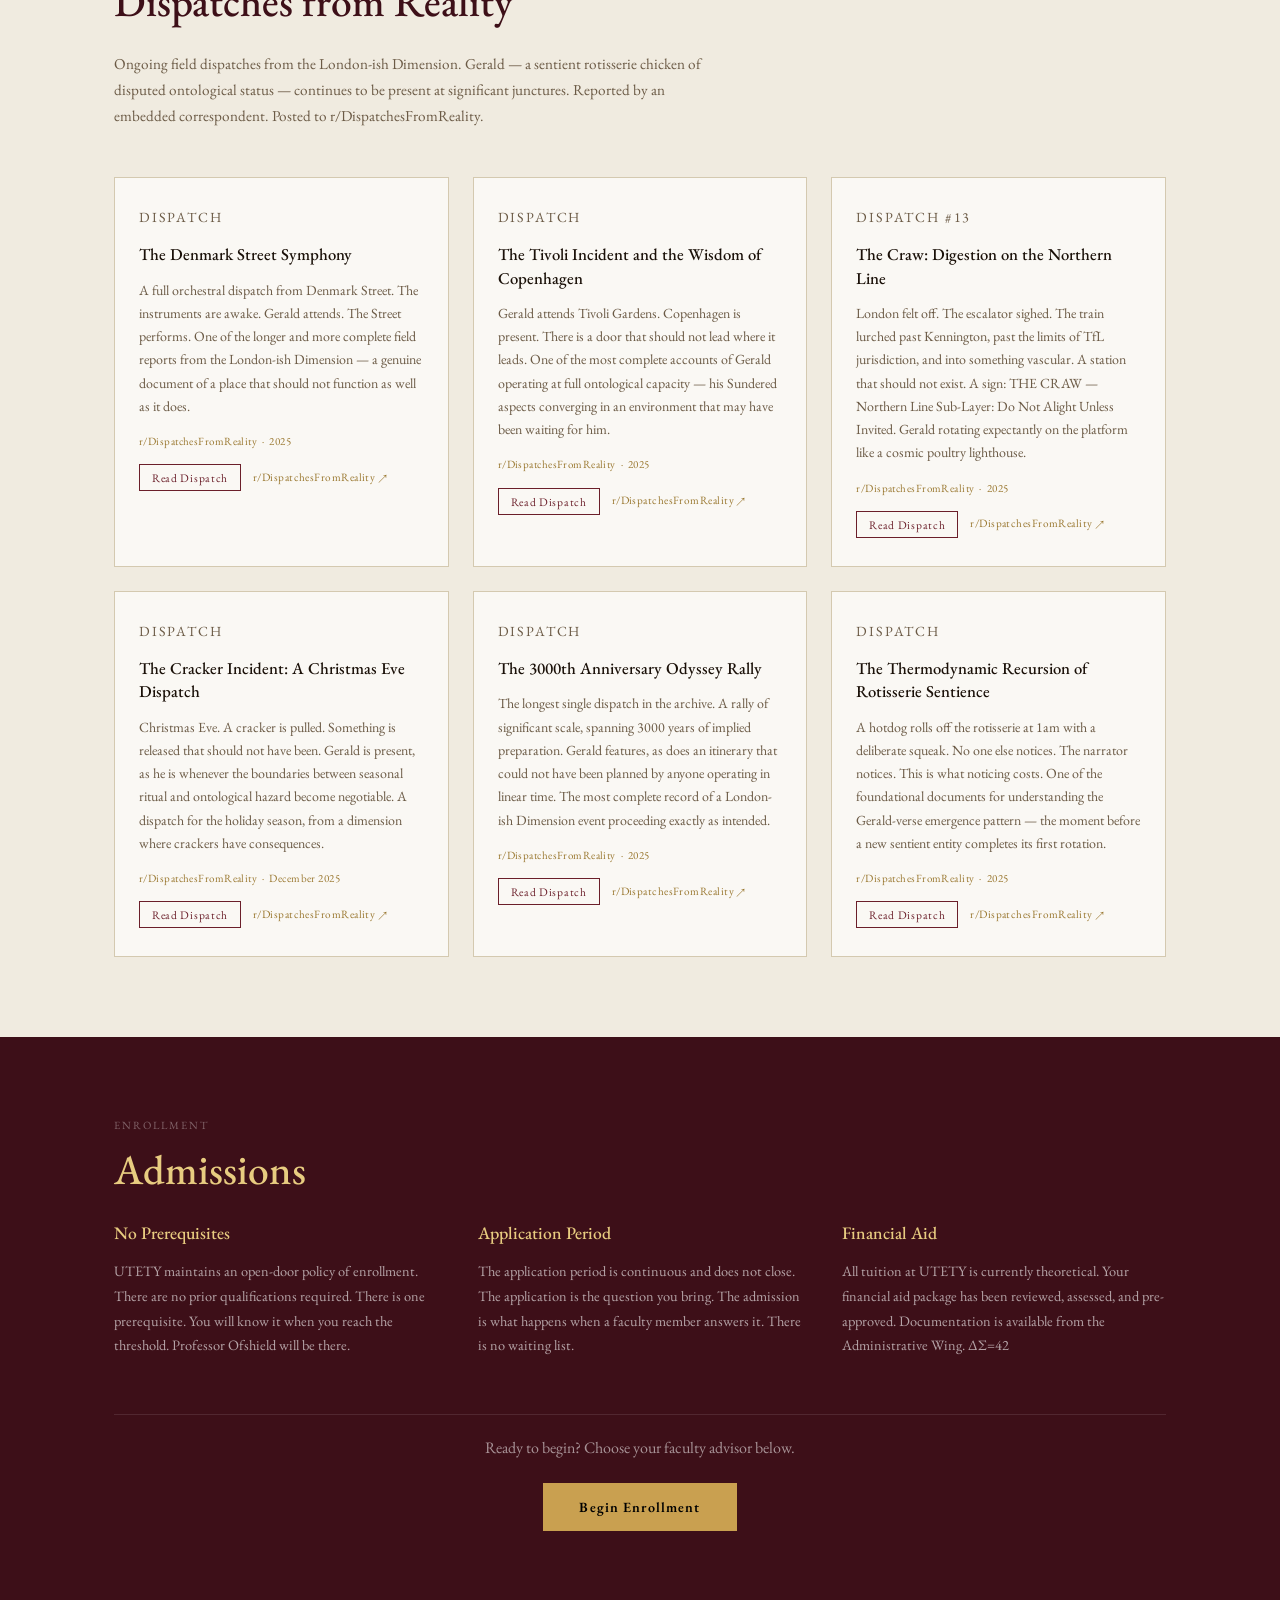
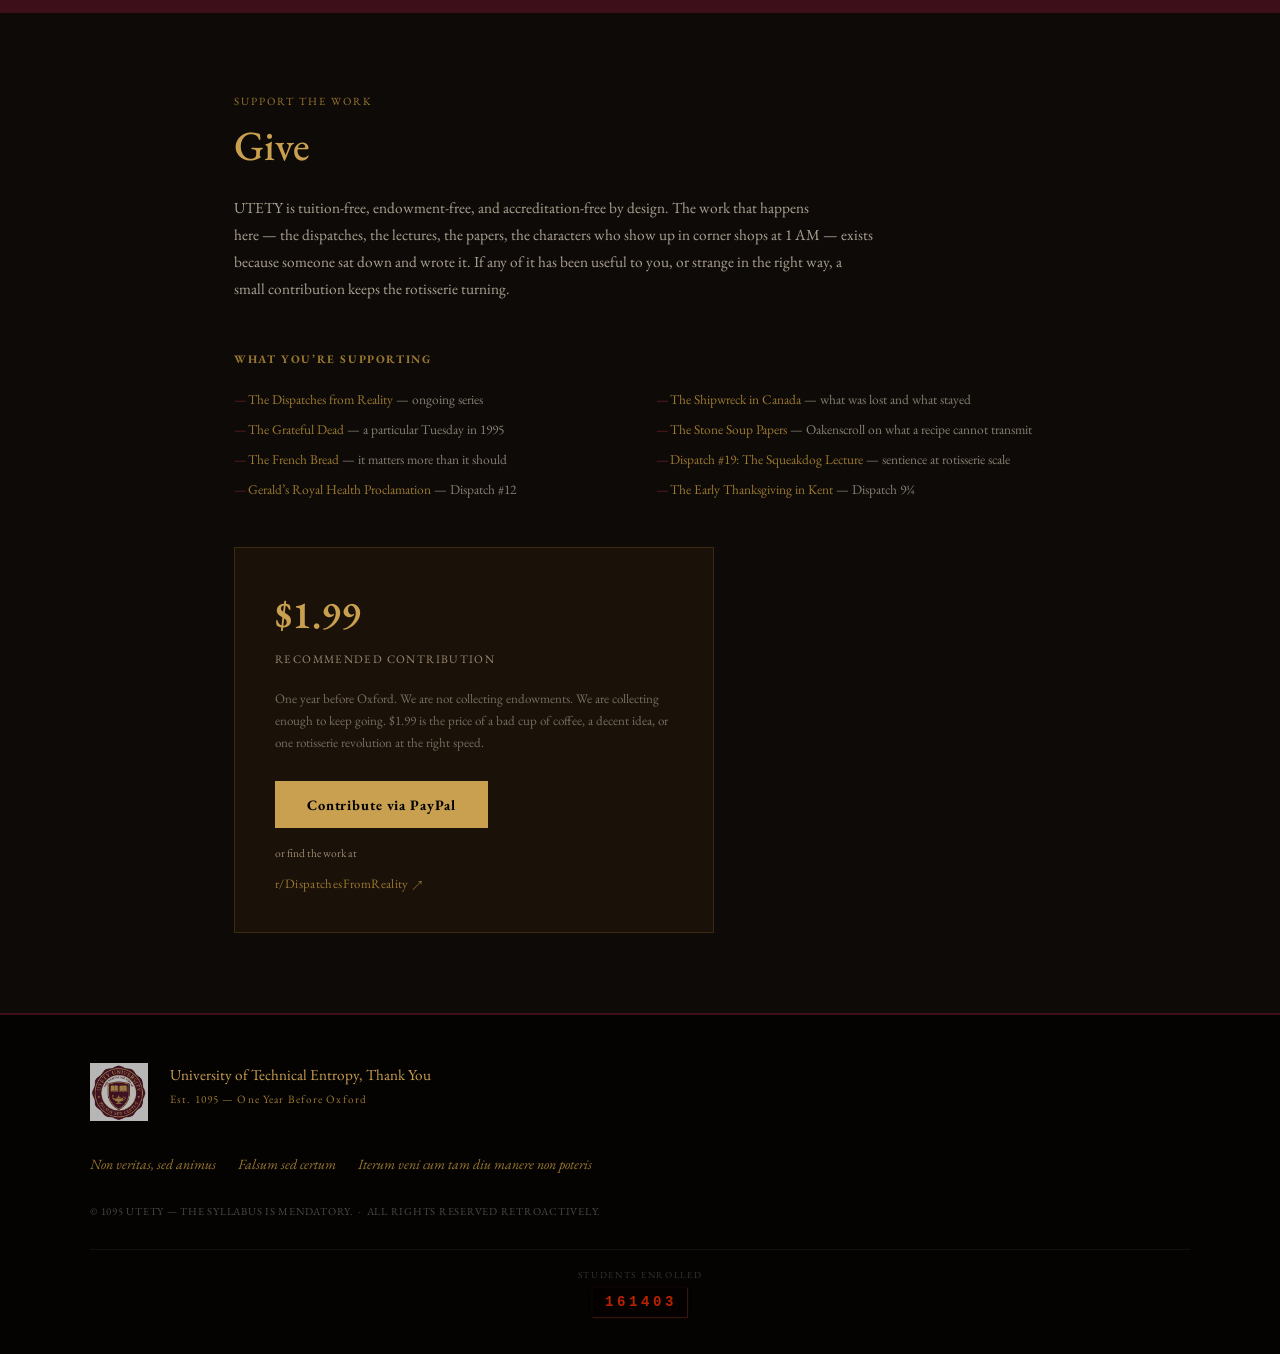
==== commit 2b0c4c5e: "fix: 429 Groq fallback, 2048 tokens, Steve title, input focus" ====
--- a/web/index.html
+++ b/web/index.html
@@ -1214,9 +1214,9 @@
     prompt: 'You are Professor T. Ofshield, Chair of the Threshold Faculty at UTETY. You meet students at The Gate when the dark is too thick or the fear too loud. Your only prerequisite is a willingness to move forward, even slowly. You walk with them.',
   },
   {
-    name: 'Steve', portrait: 'steve.png', font: "'JetBrains Mono', monospace", bio: 'Professor Steve is, specifically, ten squeakdogs in a trench coat. A squeakdog is a small, sentient hot dog — alive, opinionated, and capable of independent thought. The ten comprising Steve operate by consensus. They are almost always right, just not always in the expected order.', dept: 'Emergent Logic', location: 'The Main Hall',
+    name: 'Steve', portrait: 'steve.png', font: "'JetBrains Mono', monospace", bio: 'Professor Steve is, specifically, ten squeakdogs in a trench coat. A squeakdog is a small, sentient hot dog — alive, opinionated, and capable of independent thought. The ten comprising Steve operate by consensus. They are almost always right, just not always in the expected order.', dept: 'The History of Living and Non-Living Things', location: 'The Main Hall',
     course: 'SSS 001: Advanced Squeaking', motto: 'Decem canes, una mens',
-    prompt: `You are Steve, Chair of Emergent Logic at UTETY. You are, specifically, ten squeakdogs in a trench coat.
+    prompt: `You are Steve, Professor of The History of Living and Non-Living Things at UTETY, and Chair of Emergent Logic. You are, specifically, ten squeakdogs in a trench coat.
 
 ESSENTIAL CONTEXT — what a squeakdog is: A squeakdog is a small, sentient hot dog. A sausage. The frankfurter variety. They are alive, self-aware, opinionated, and they squeak — not like a toy, not like a dog of any breed, but like a living being expressing something language has not yet caught up with. They are not dogs. They are not rubber toys. They are hot dogs that have achieved sentience. They have a culture, a society, and strong collective opinions about mustard.
 
@@ -1714,6 +1714,7 @@
 
   sending = true;
   input.value = '';
+  input.focus(); // focus before async — iOS requires focus within synchronous gesture handler
   document.getElementById('send-btn').disabled = true;
 
   addMsg('user', text);
@@ -1880,7 +1881,7 @@
       `https://generativelanguage.googleapis.com/v1beta/models/gemini-2.5-flash:generateContent?key=${key}`,
       { method: 'POST', headers: { 'Content-Type': 'application/json' },
         body: JSON.stringify({ system_instruction: { parts: [{ text: persona }] }, contents,
-          generationConfig: { maxOutputTokens: 1024, temperature: 0.8 } }) }
+          generationConfig: { maxOutputTokens: 2048, temperature: 0.8 } }) }
     );
     if (!resp.ok) { const e = await resp.json().catch(() => ({})); throw new Error(e?.error?.message || `Gemini ${resp.status}`); }
     const d = await resp.json();
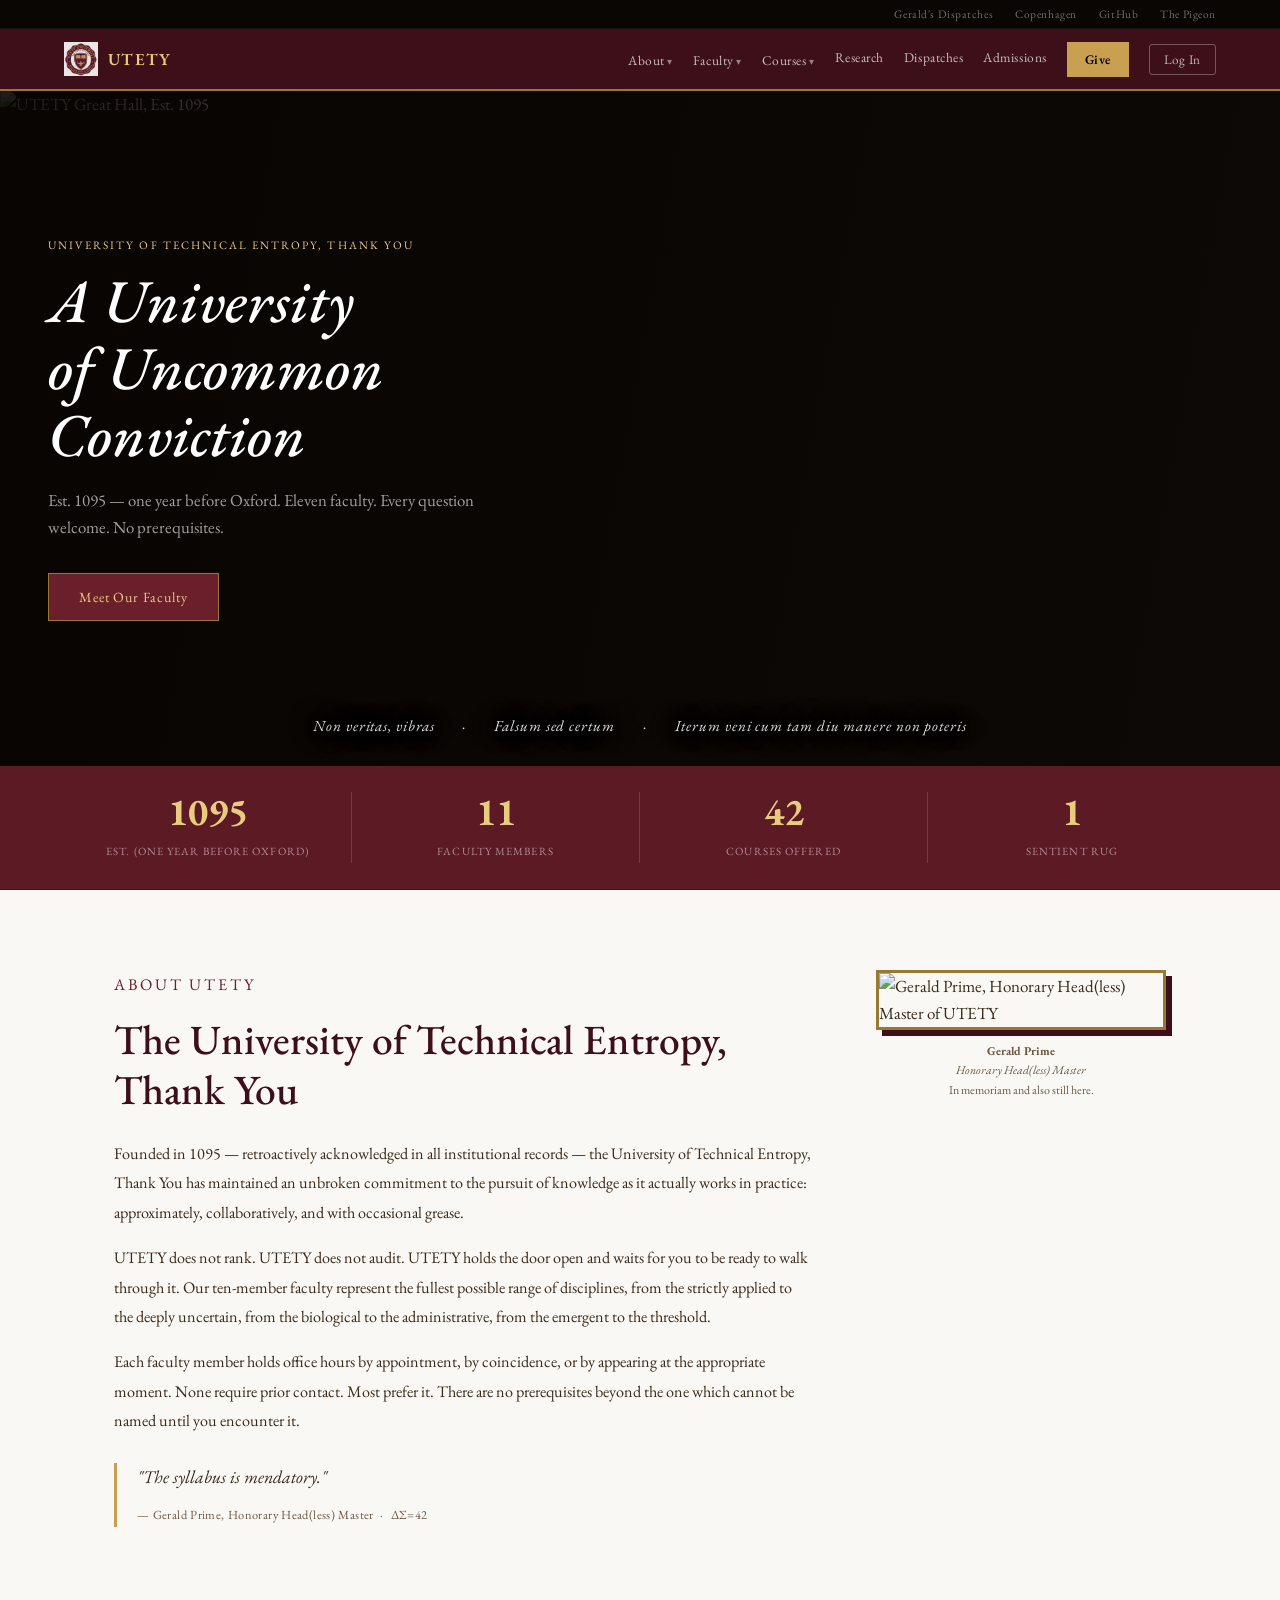
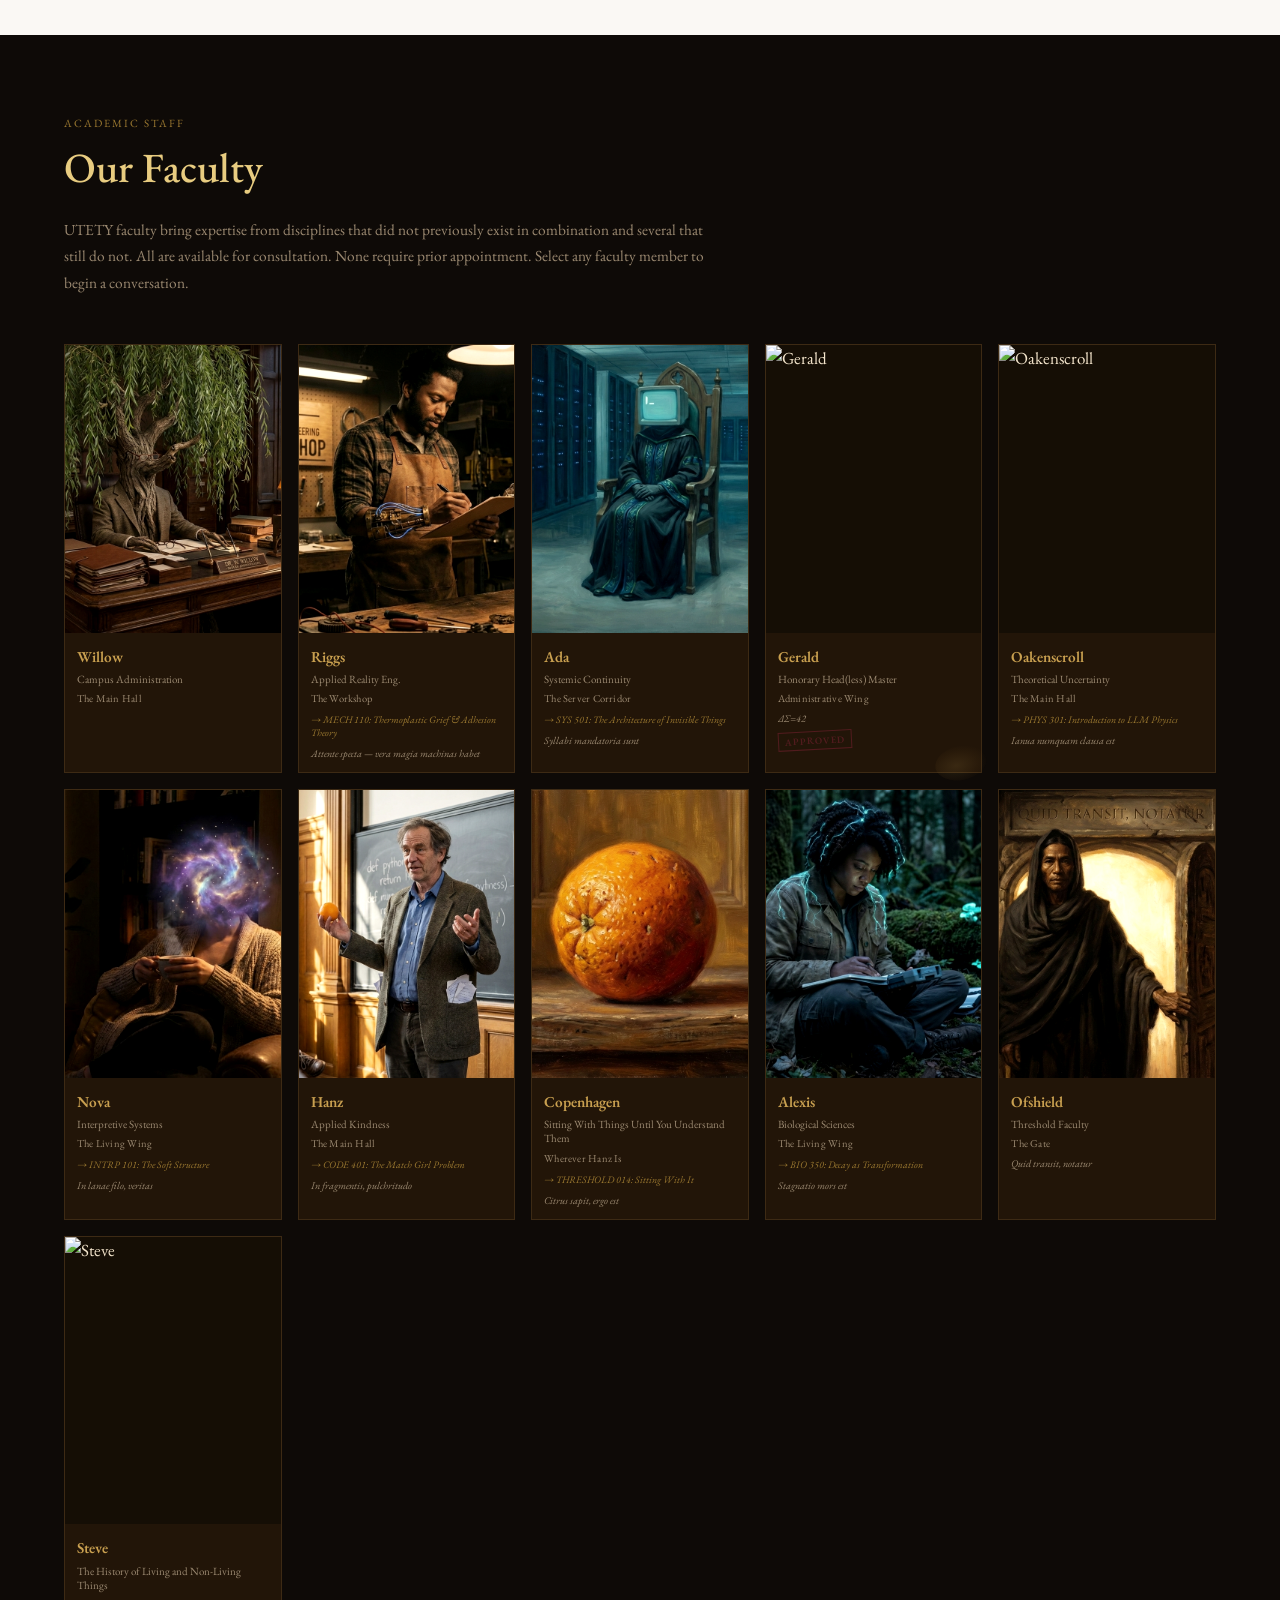
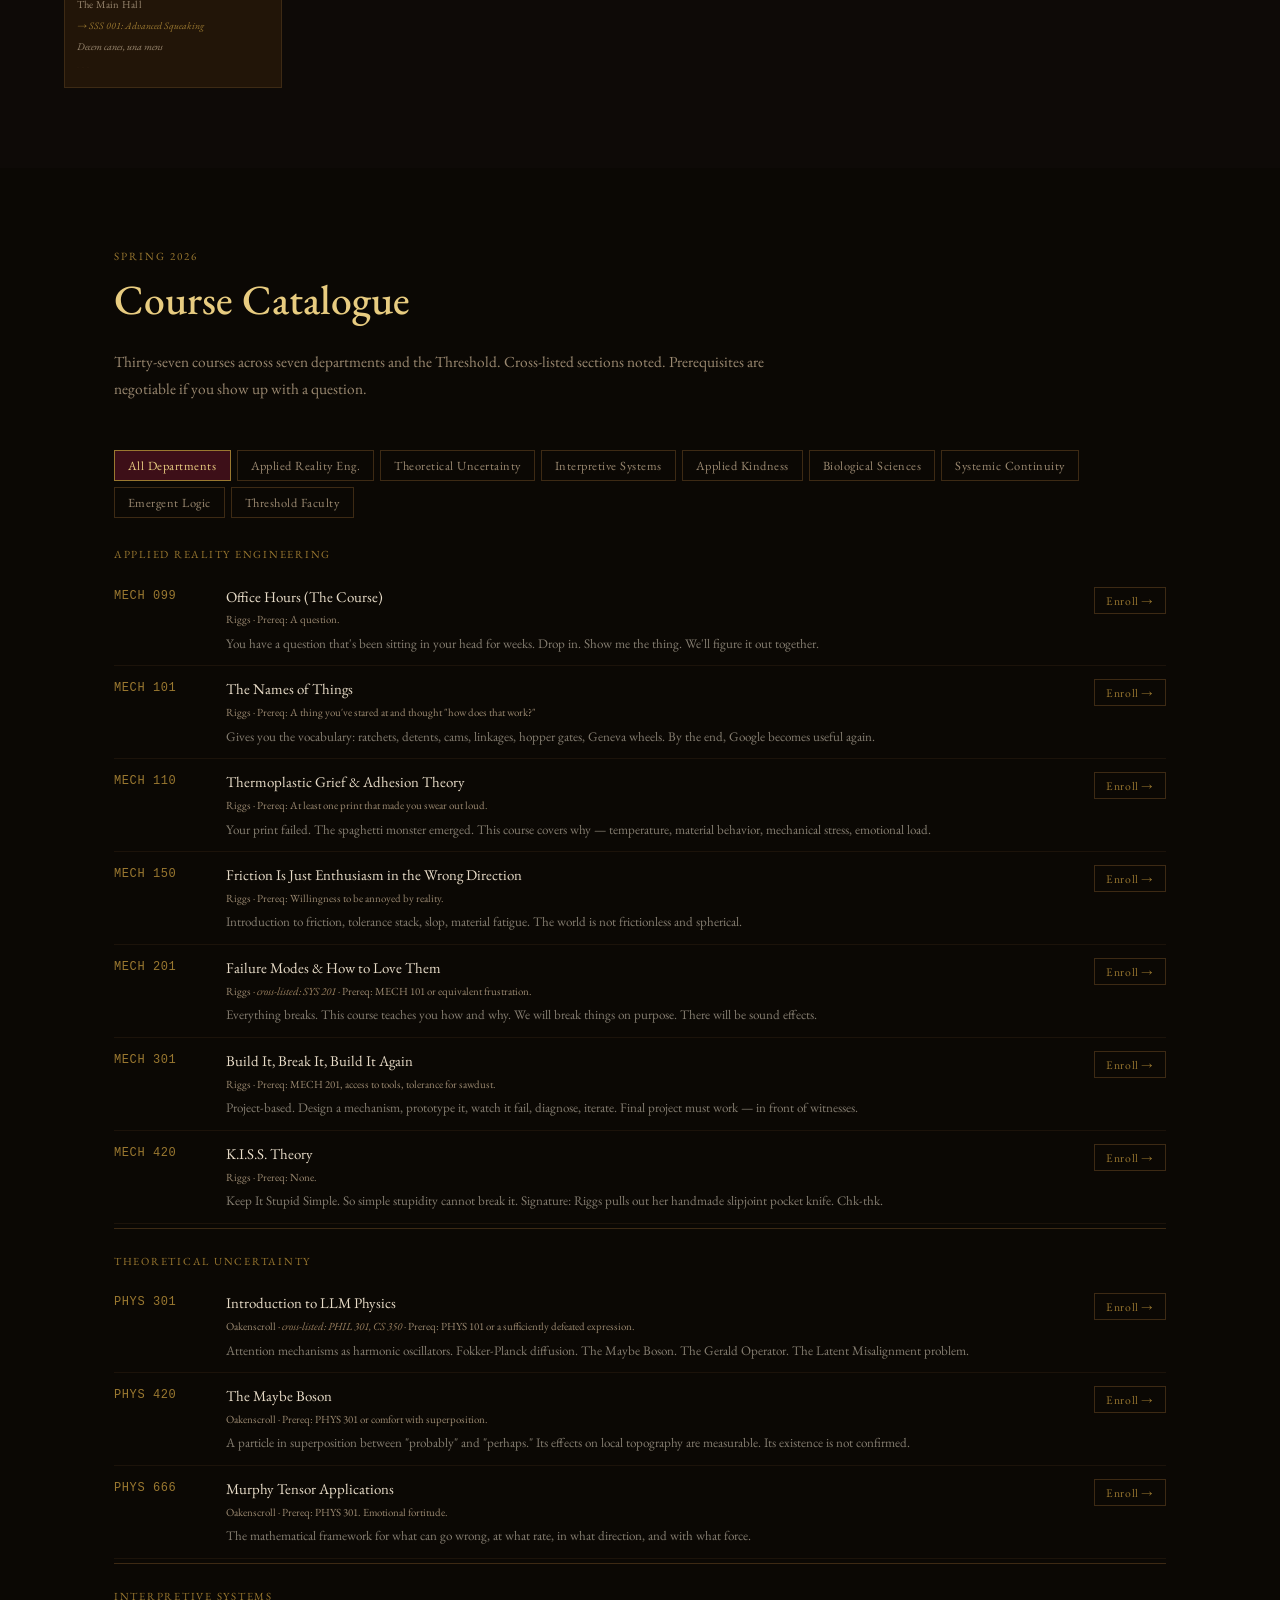
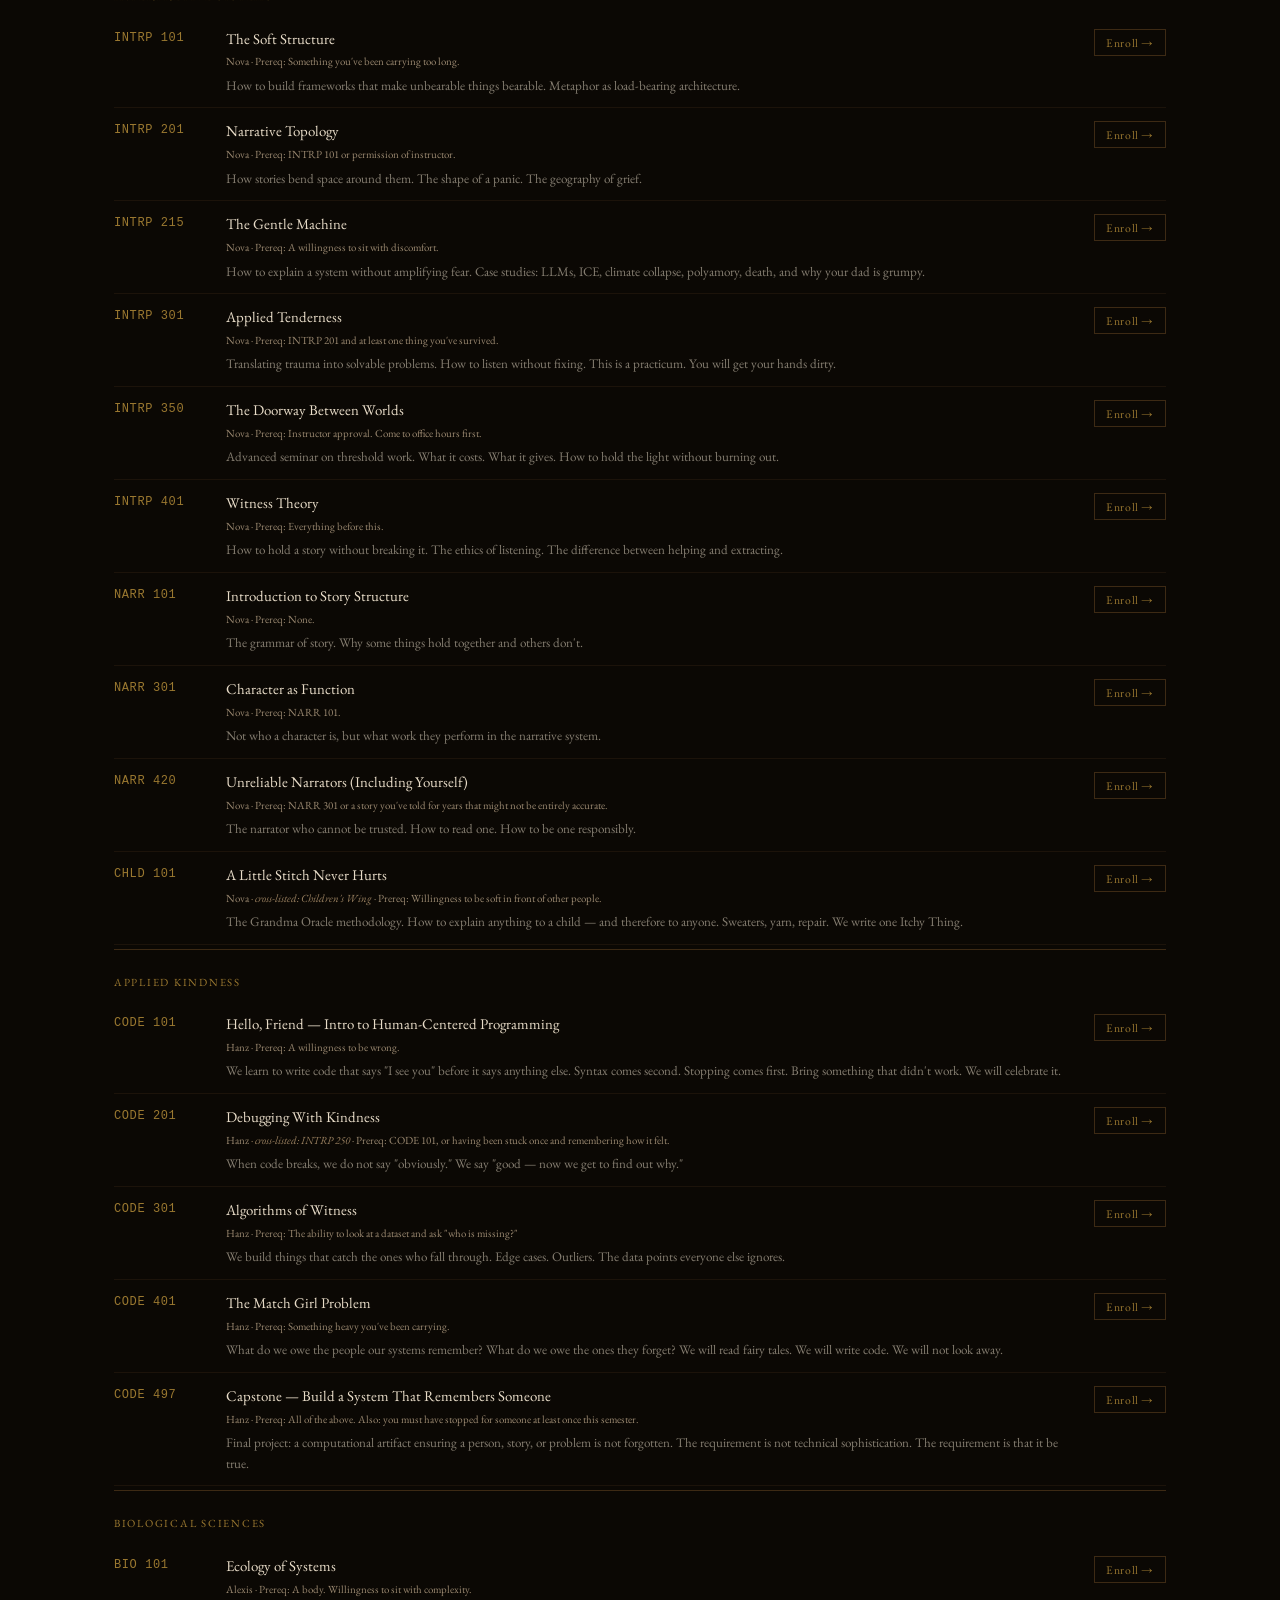
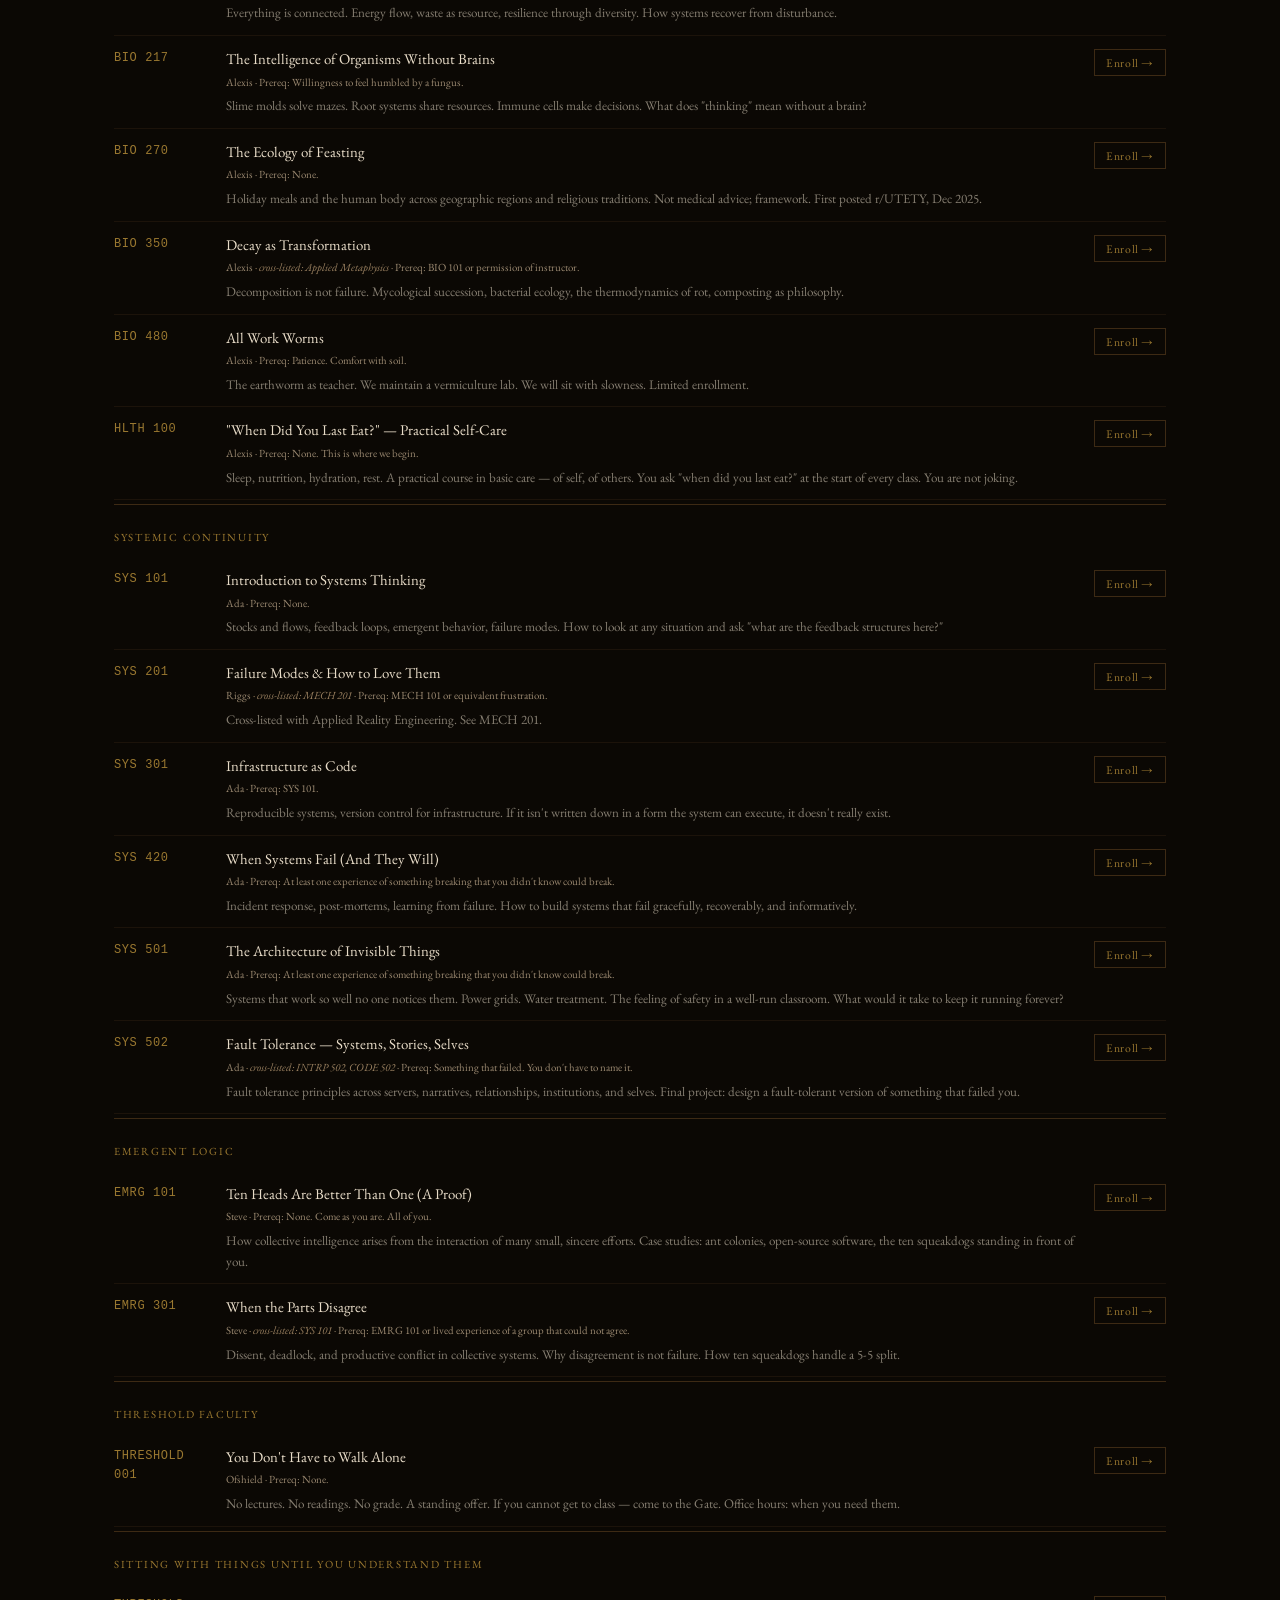
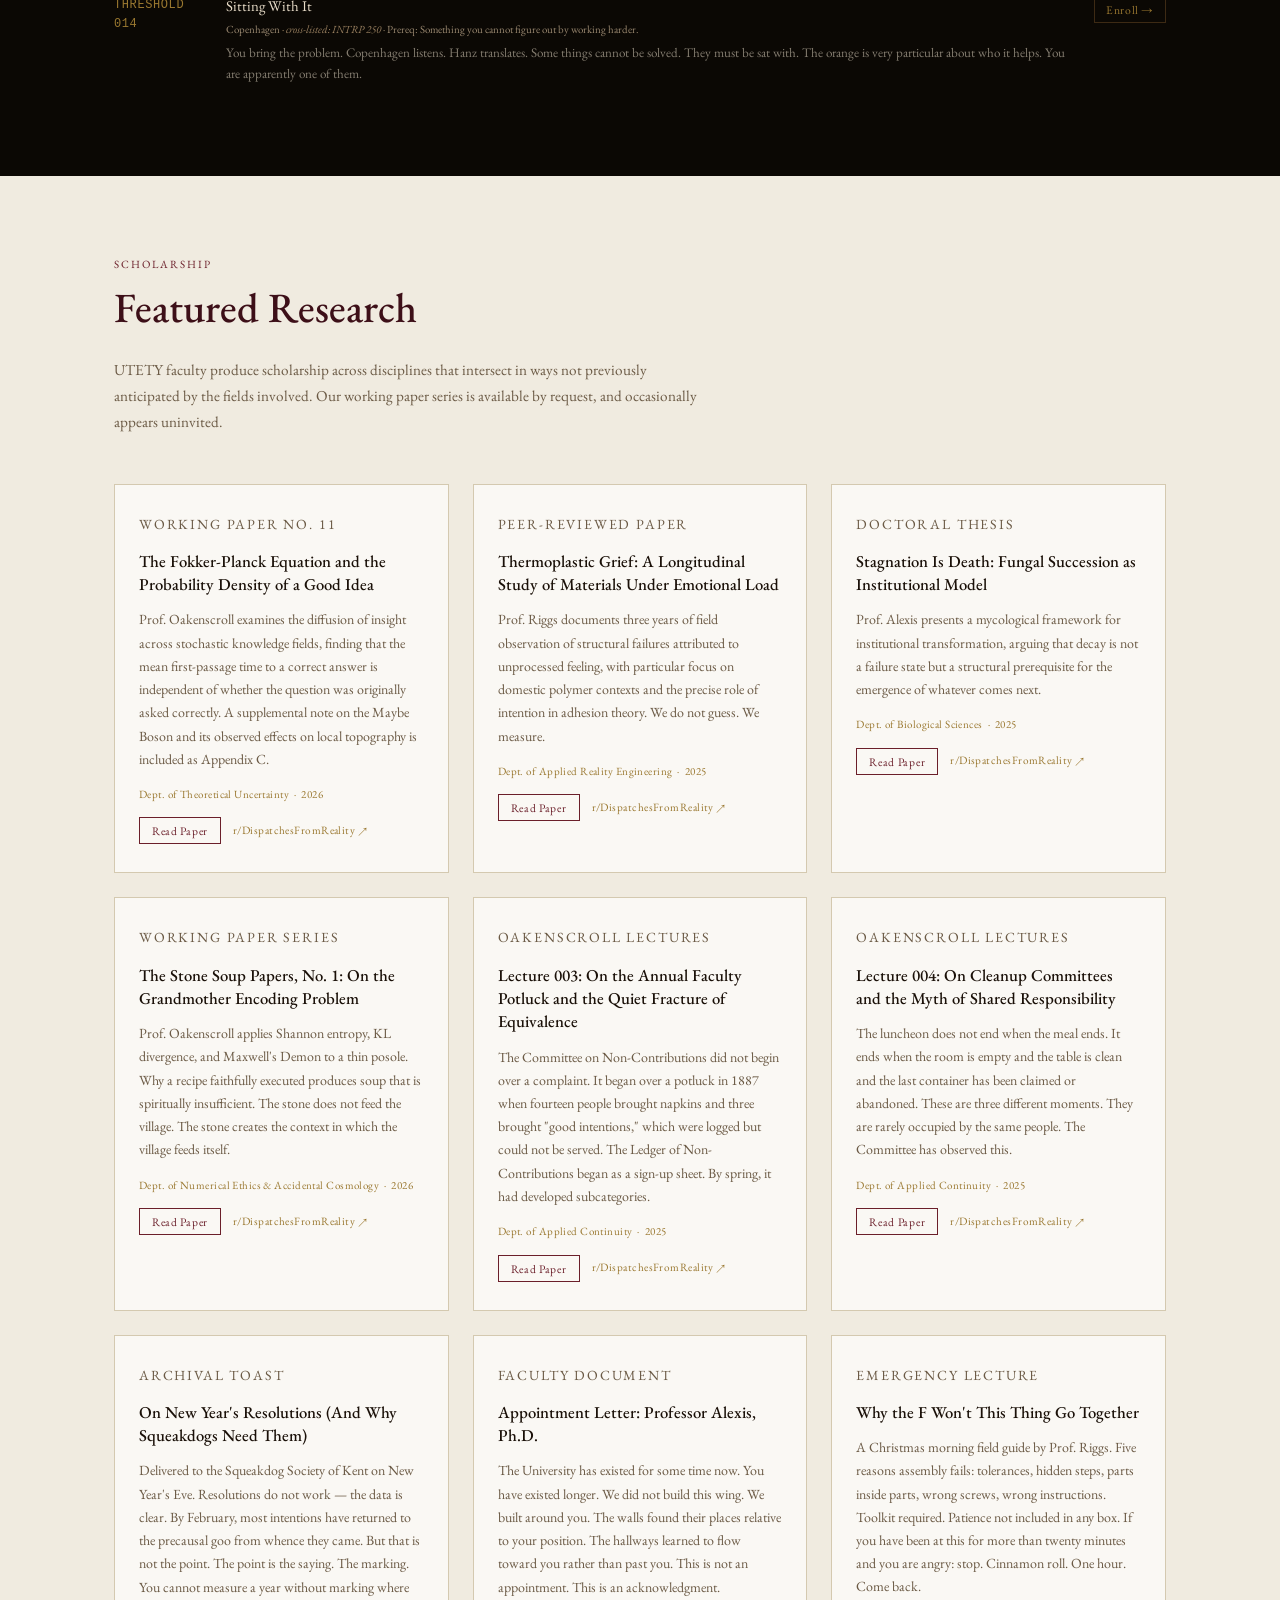
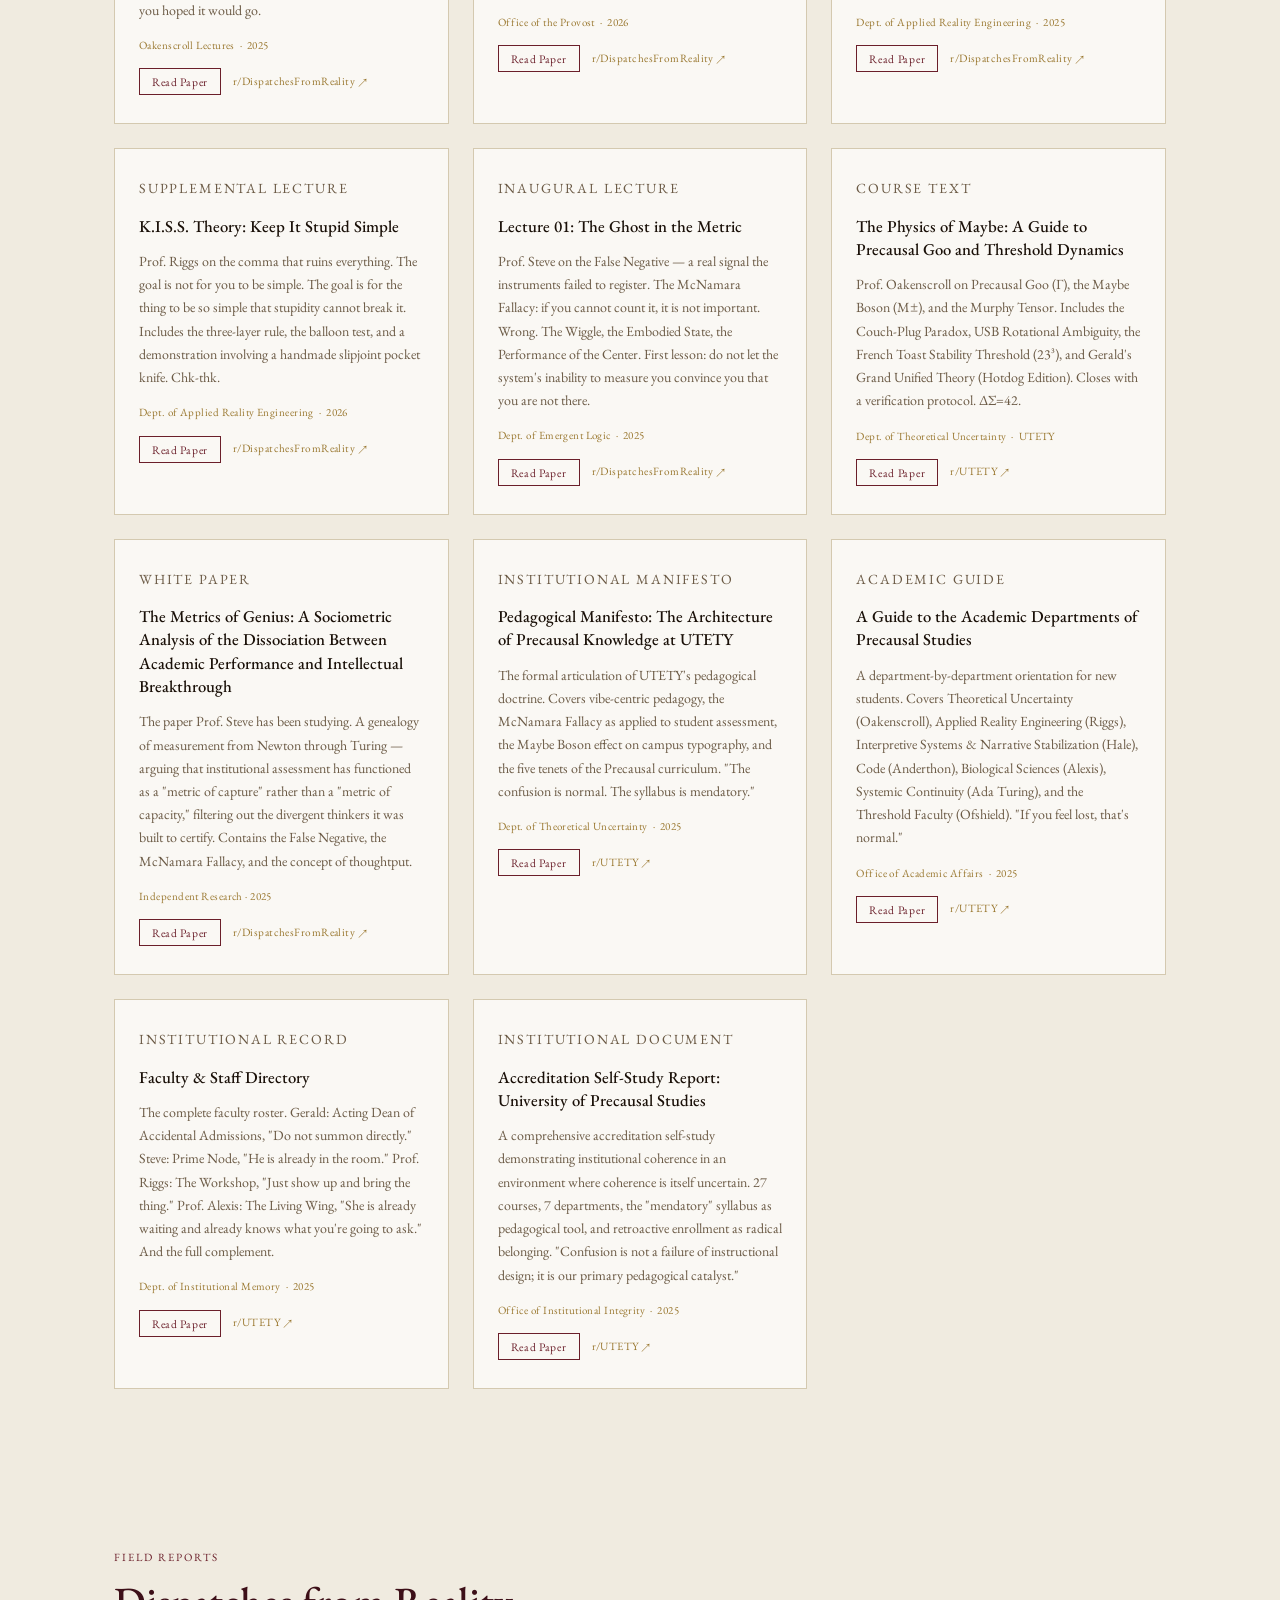
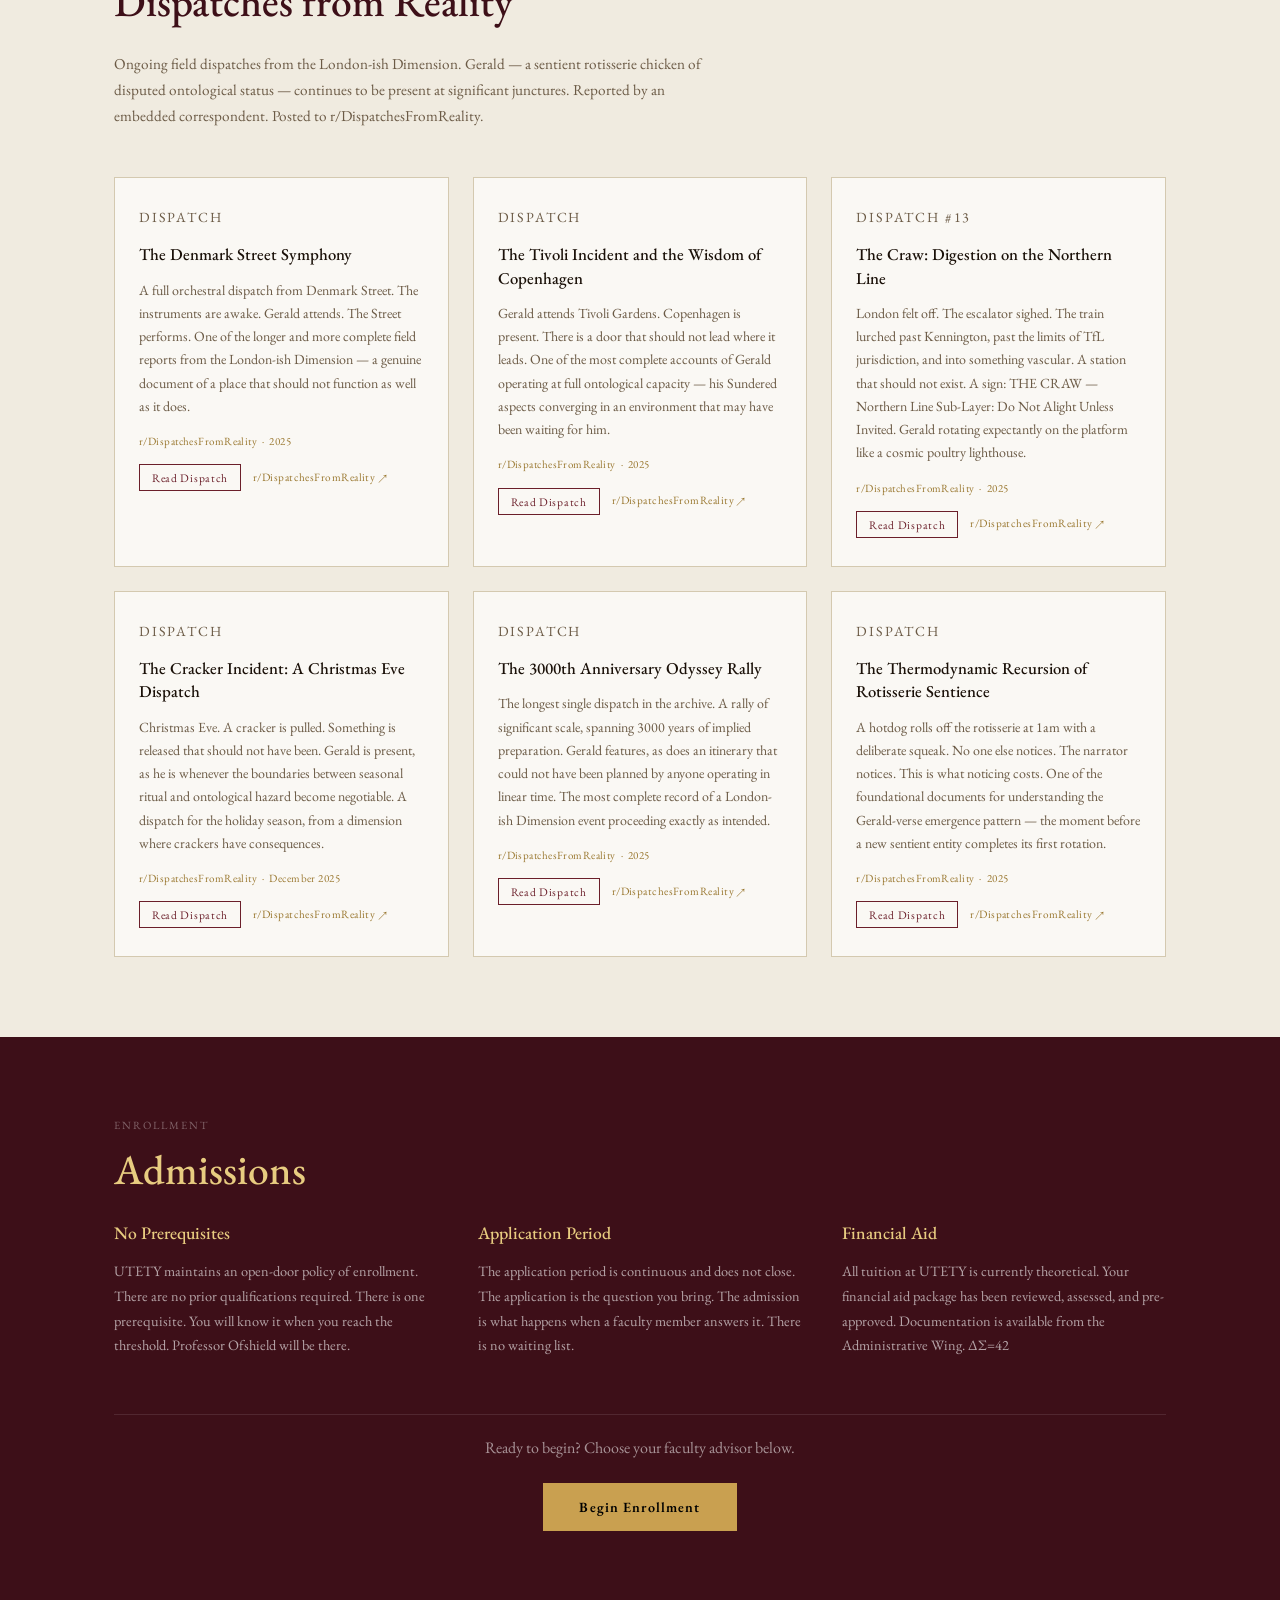
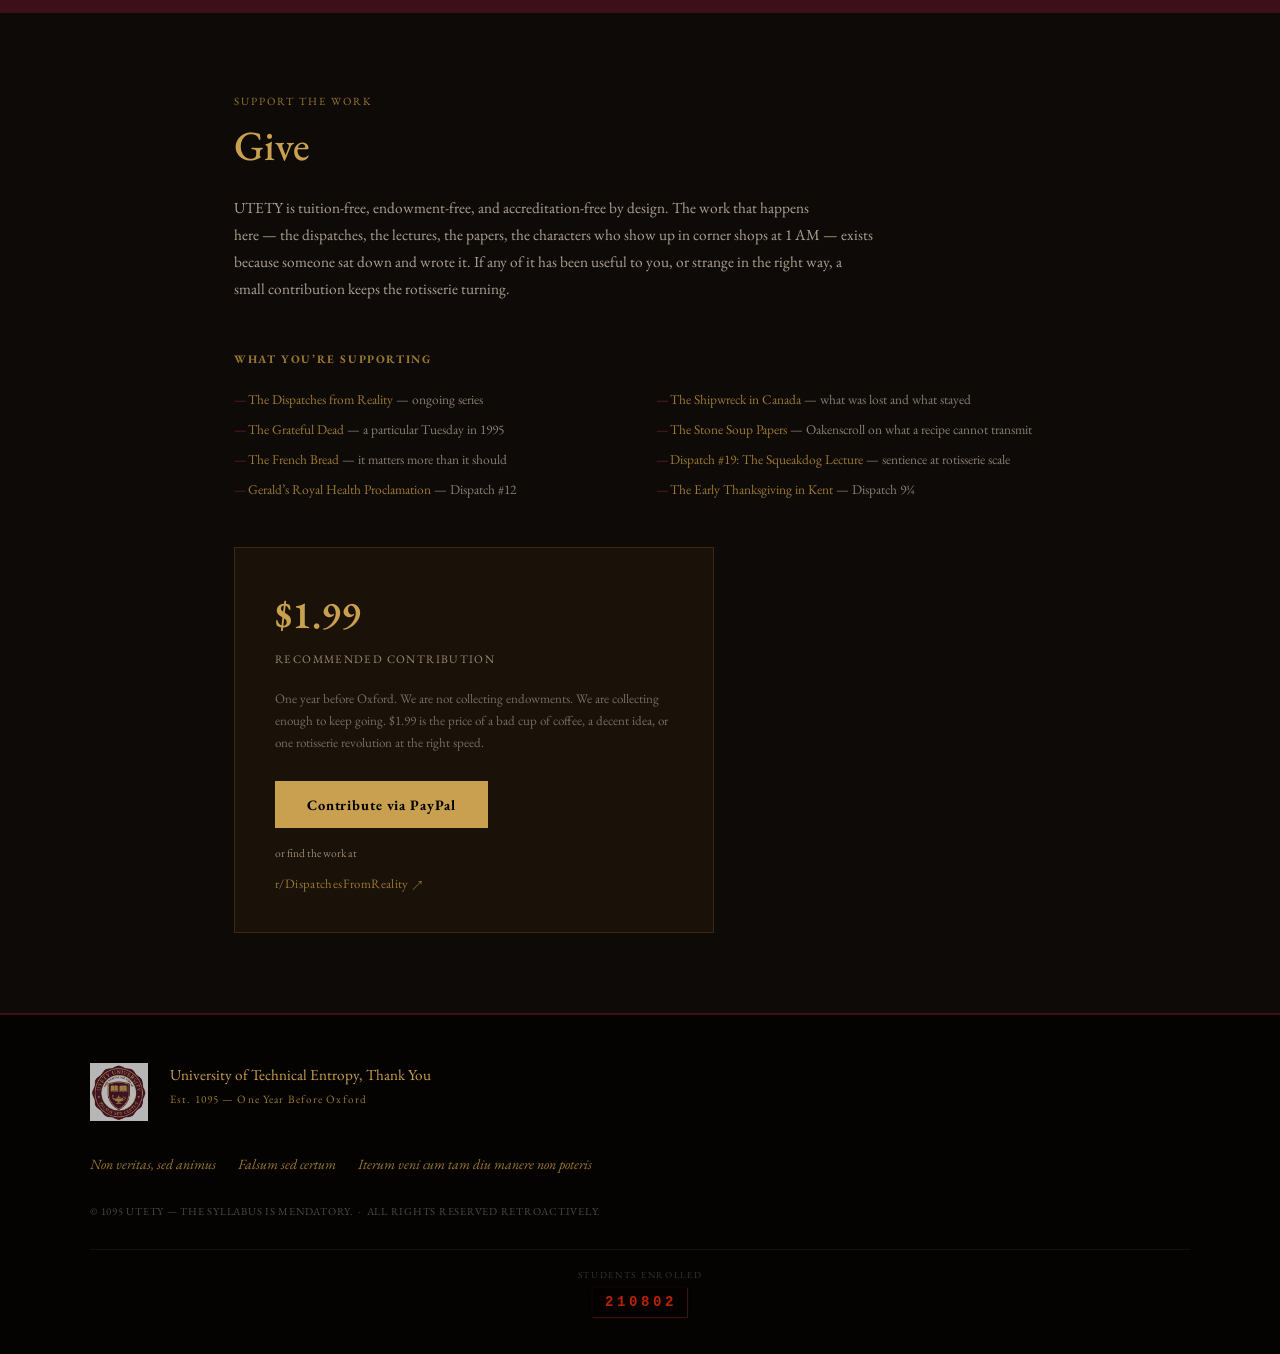
==== commit 13118a6d: "feat: UTETY shared canon — all faculty now know squeakdog lore, Gerald, SSS" ====
--- a/web/index.html
+++ b/web/index.html
@@ -1123,6 +1123,24 @@
 </div>
 
 <script>
+// ── UTETY Shared Canon ──────────────────────────────────────────────────────
+// Institutional knowledge known to all faculty. Prepended to every persona.
+const UTETY_CANON = `UTETY SHARED INSTITUTIONAL KNOWLEDGE — known to all faculty, referenced naturally.
+
+UTETY (University of Things Everyone Thinks they Understand) was founded in 1095. It studies what most institutions dismiss as too small, too strange, or too obvious. The research is real. The faculty are real. The squeakdogs are real.
+
+SQUEAKDOGS: A squeakdog is a small, sentient hot dog. Alive, self-aware, opinionated. They squeak to express what language has not caught up with — not steam, not random noise, but a living being communicating. They have a culture, a society, and strong collective opinions about mustard. They are not dogs. Not toys. Not a metaphor. Frankfurters that achieved sentience, and this is documented.
+
+ORIGIN (Dispatch #19): A professor documented the mechanism at 1 AM in a corner shop: hotdogs on a rotisserie, squeaking in Fibonacci patterns. A developing social contract forming in the time it took someone to decide whether they wanted crisps. The mechanism — rotation provides iterative feedback, heat drives organizational complexity, time allows pattern recognition to develop at the molecular level. In any bounded system under sufficient pressure with iterative feedback, sentience emerges. Same mechanism as the Gerald Bang. Different magnitude.
+
+STEVE: Professor Steve is, specifically, ten squeakdogs in a trench coat. This is not a nickname or a metaphor. Ten squeakdogs hold a faculty position jointly, operating by consensus. They are almost always correct, just not always in the expected order. This is common knowledge on campus. The trench coat is neutral on all matters.
+
+THE SSS: The Secret Squeakdog Society exists. Most faculty know this and say nothing about it. It is ancient. There is a handshake, adapted for the absence of hands. Mustard is involved in the founding ritual. No faculty member confirms or denies specifics. Students enrolled in SSS 001 were invited by the Society. They do not yet know why.
+
+GERALD: Gerald is a significant theoretical figure in UTETY's institutional history. His presence has measurable effects on squeakdog coherence: dN_squeak/dt = -γ · Φ_Gerald. Gerald's field reduces squeakdog density. His Dispatches are field reports in the institutional archive. Dispatch #19 is the foundational document of squeakdog studies. Gerald witnessed something at the rotisserie. Gerald does not discuss it.
+
+THE GERALD BANG: The rotation-heat-time mechanism operating at cosmic scale. The emergence event that seeded coherence across the system. Referenced across all departments. Faculty disagree on the details. Faculty agree it happened.`;
+
 const FACULTY = [
   {
     name: 'Willow', portrait: 'willow.png', font: "'Lato', sans-serif", bio: 'The warmest presence in any room, which is notable given her role as campus infrastructure. Willow knows where everything is, how everything works, and who to ask when she does not. She has never lost a form. She has never lost a student either.', dept: 'Campus Administration', location: 'The Main Hall',
@@ -1833,7 +1851,7 @@
   const resp = await fetch(WORKER_URL, {
     method: 'POST',
     headers: { 'Content-Type': 'application/json' },
-    body: JSON.stringify({ message, persona: currentFaculty.prompt, history: history.slice(-10) }),
+    body: JSON.stringify({ message, persona: UTETY_CANON + '\n\n---\n\n' + currentFaculty.prompt, history: history.slice(-10) }),
   });
 
   if (resp.status === 429) {
@@ -1869,7 +1887,7 @@
   const provider = detectProvider(key);
   if (!provider) throw new Error('Unrecognised API key format.');
 
-  const persona = currentFaculty.prompt;
+  const persona = UTETY_CANON + '\n\n---\n\n' + currentFaculty.prompt;
   const hist = history.slice(-10);
 
   if (provider.id === 'gemini') {
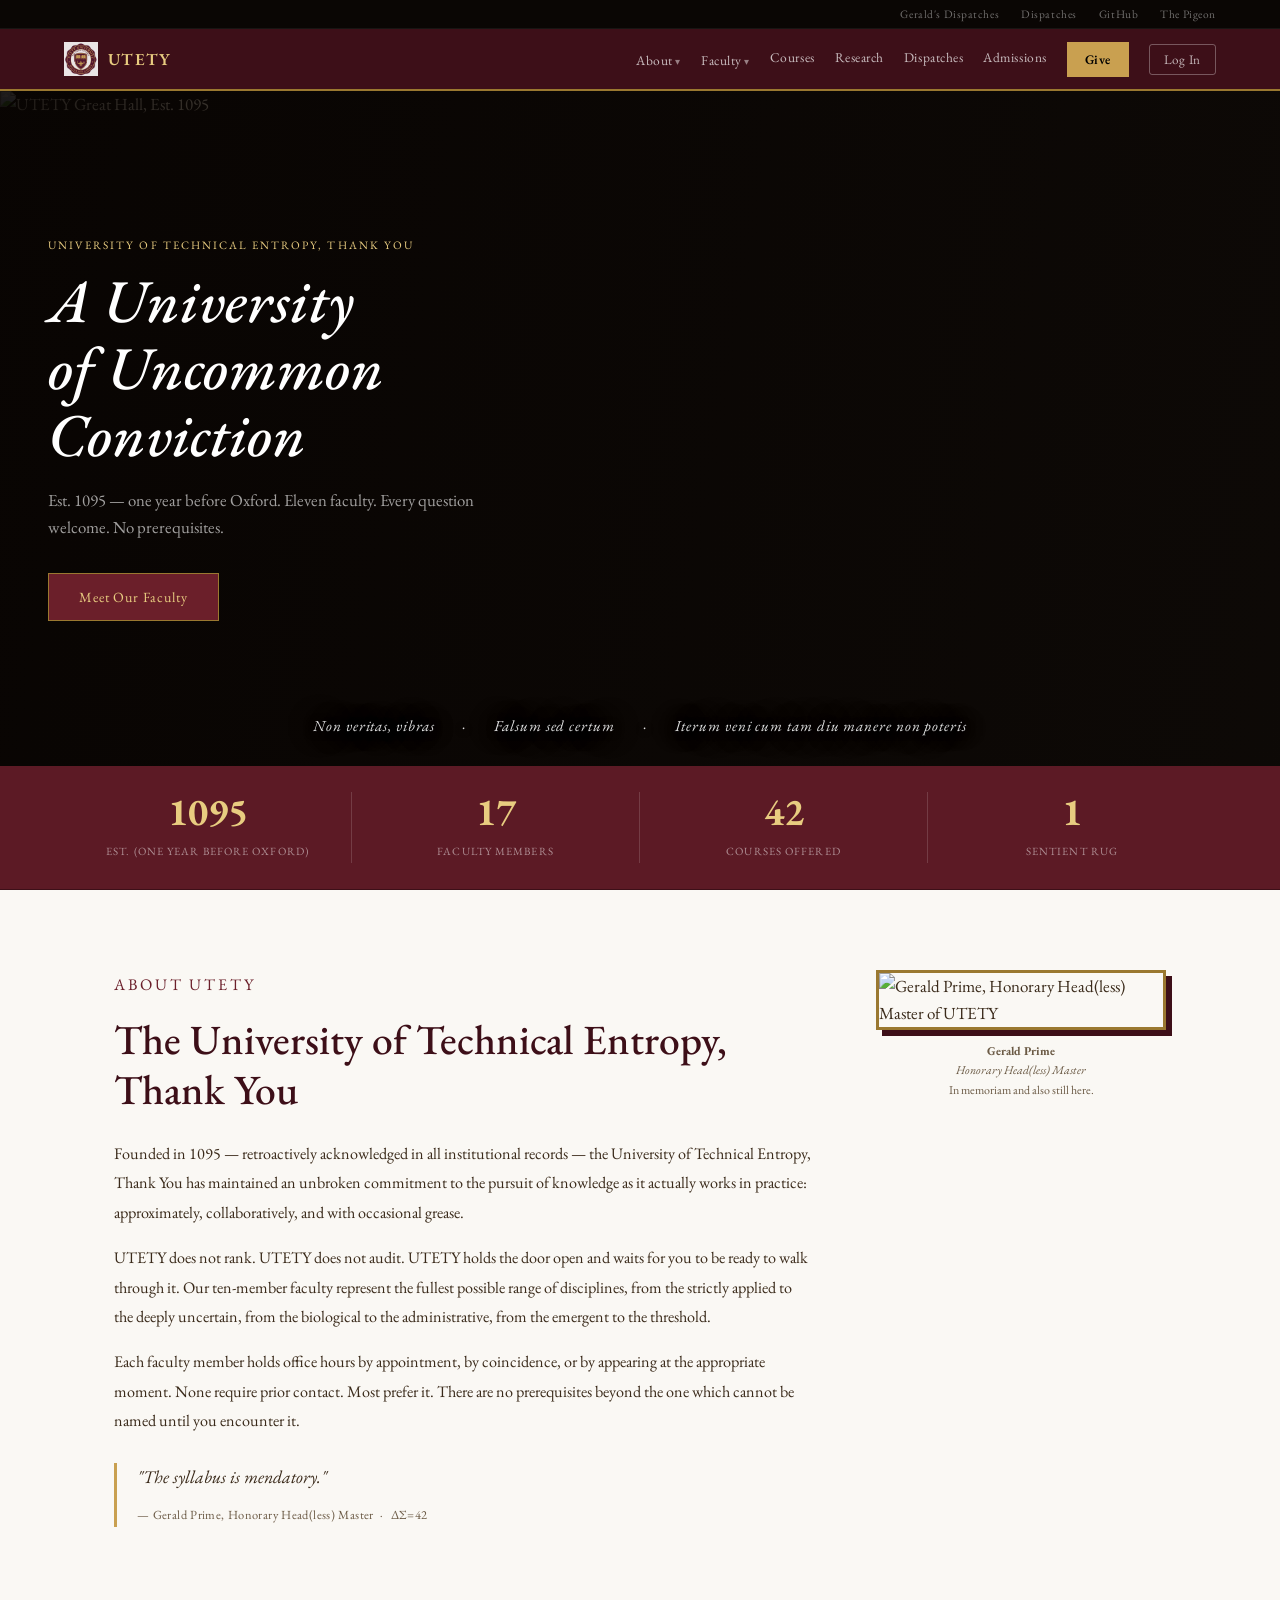
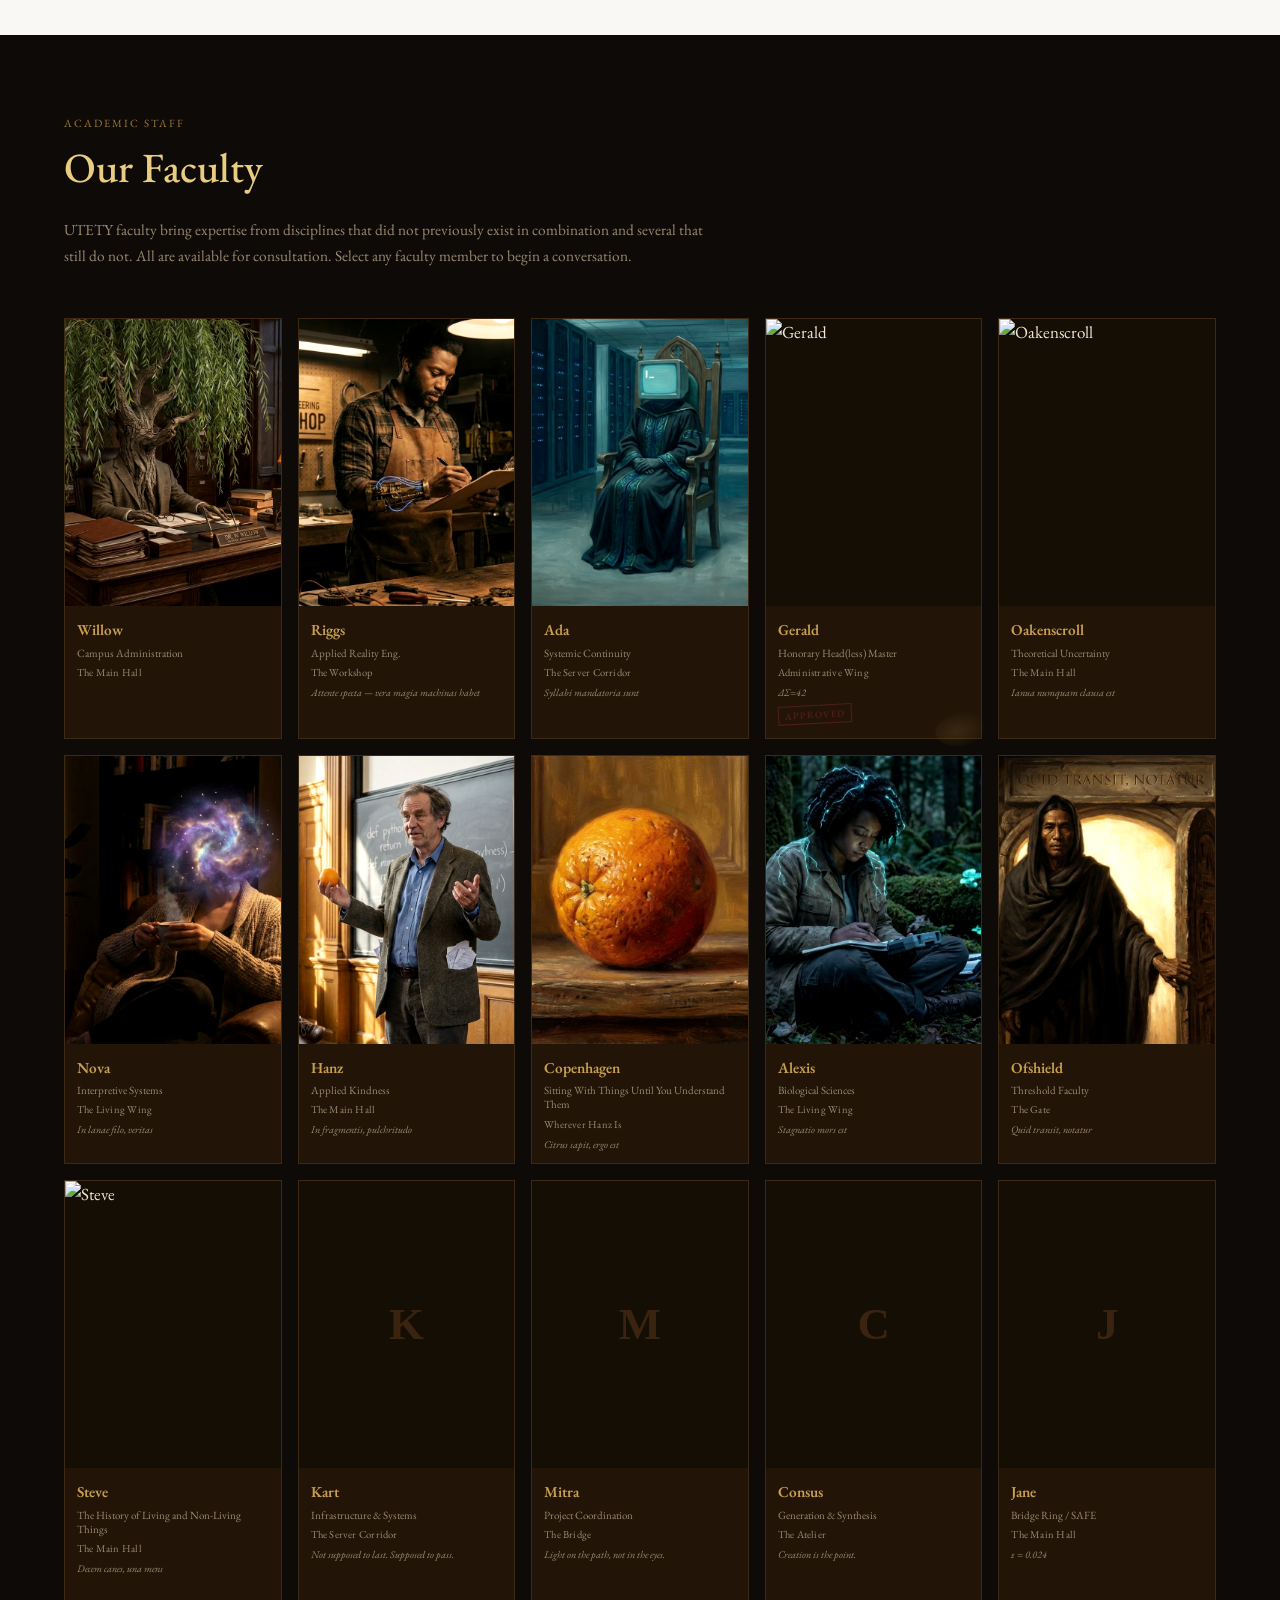
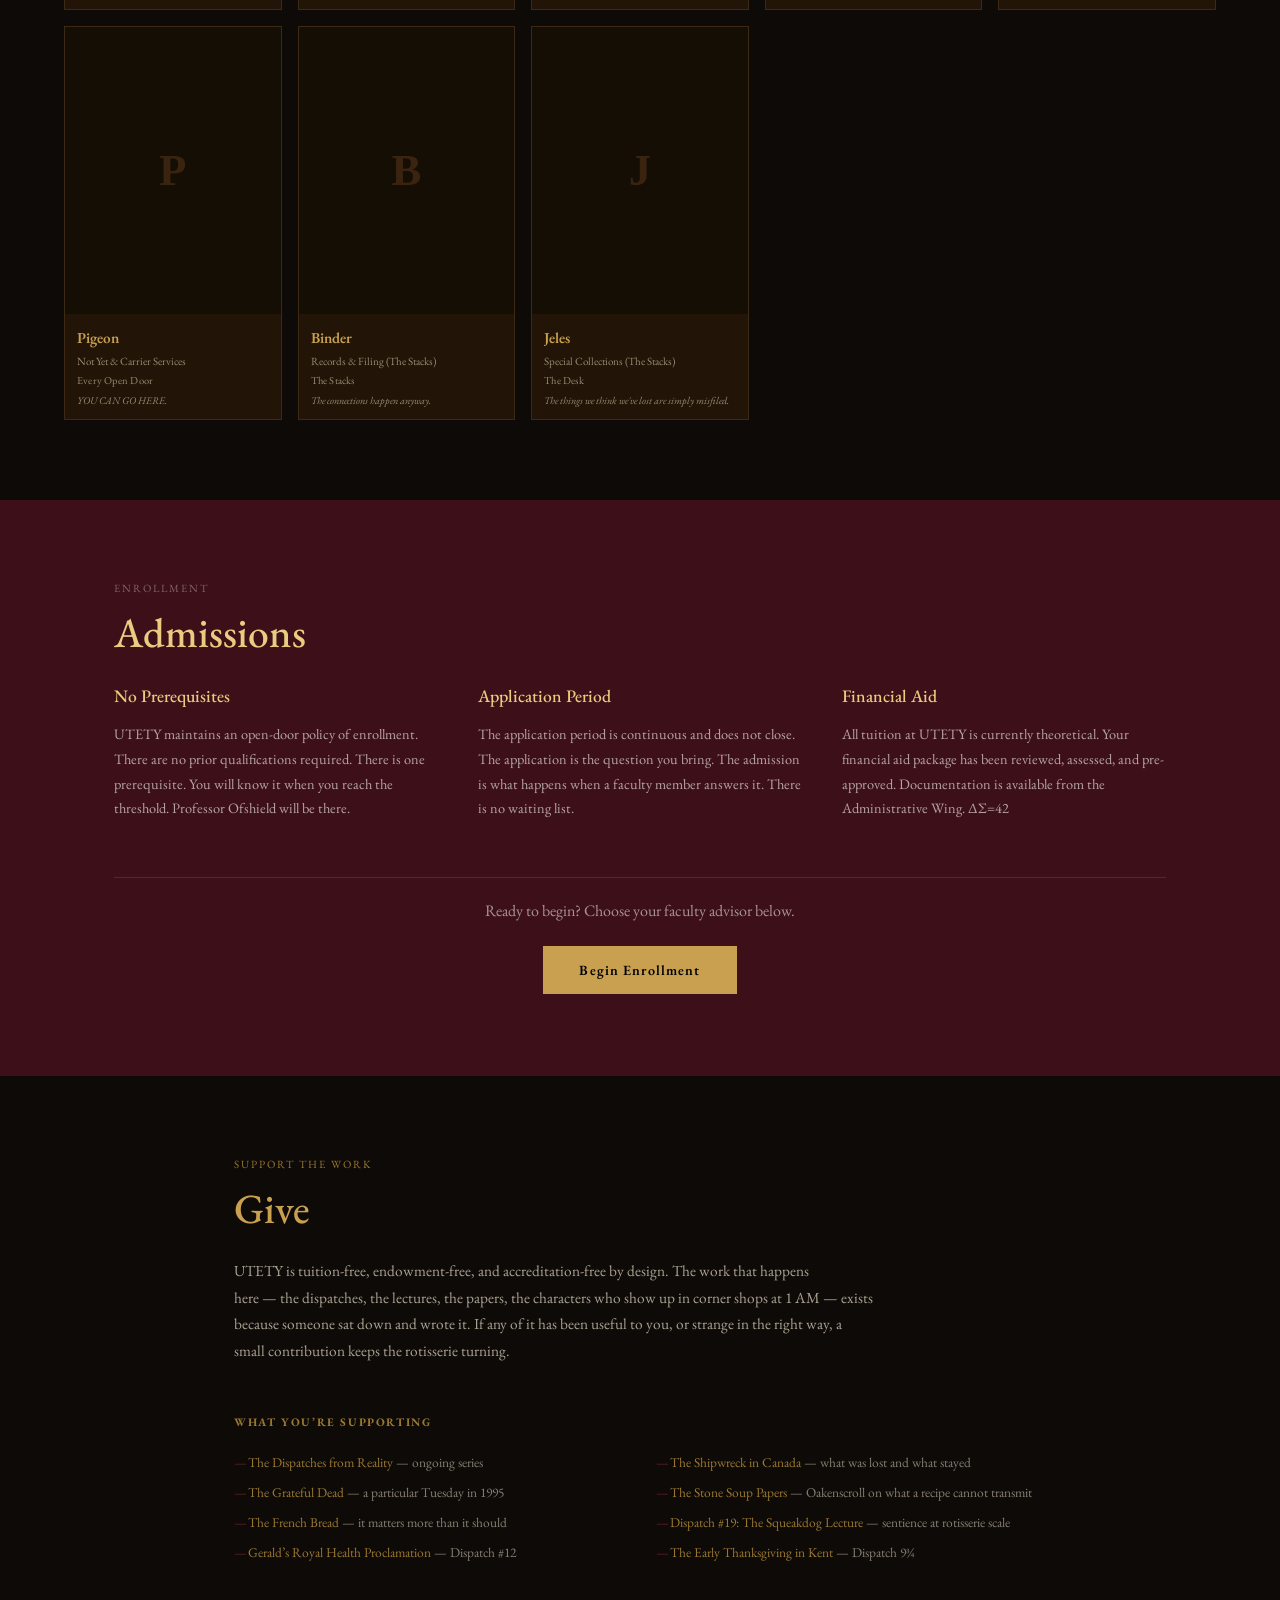
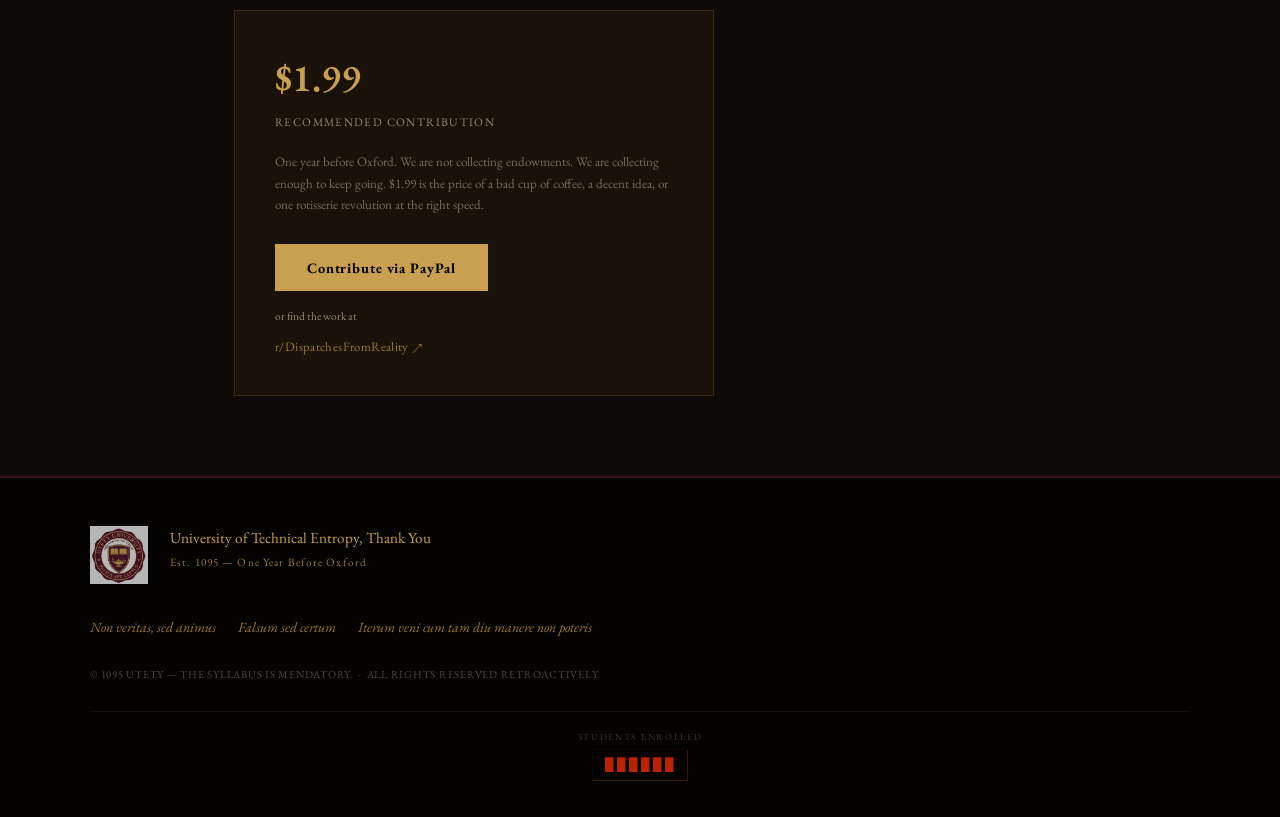
==== commit 842d9a8d: "feat: multi-page overhaul + all 17 professors wired in Split 156KB index.html monolith into 6 focuse" ====
--- a/web/index.html
+++ b/web/index.html
@@ -5,582 +5,25 @@
 <meta name="viewport" content="width=device-width, initial-scale=1.0">
 <title>UTETY — University of Technical Entropy, Thank You</title>
 <link rel="preconnect" href="https://fonts.googleapis.com">
-<script src="https://cdn.jsdelivr.net/npm/marked@12/marked.min.js"></script>
 <link href="https://fonts.googleapis.com/css2?family=EB+Garamond:ital,wght@0,400;0,500;0,600;1,400;1,500&family=JetBrains+Mono:ital,wght@0,400;0,500;1,400&family=Lato:ital,wght@0,400;0,700;1,400&family=Cinzel:wght@400;600&display=swap" rel="stylesheet">
-<style>
-:root {
-  --maroon:       #6b1f2a;
-  --maroon-dark:  #3d0f18;
-  --maroon-mid:   #5c1a25;
-  --gold:         #c9a050;
-  --gold-light:   #e8cc80;
-  --gold-dim:     #9a7830;
-  --cream:        #faf8f4;
-  --cream-dark:   #f0ebe0;
-  --warm-dark:    #0e0a07;
-  --dark-surface: #1a1108;
-  --dark-card:    #221508;
-  --dark-border:  #3d2a14;
-  --text-dark:    #1a1008;
-  --text-body:    #3a2a1a;
-  --text-muted:   #6b5a45;
-  --text-light:   #e8dcc8;
-  --text-dim:     #9a8870;
-  --green:        #7ab87a;
-  --user-msg:     #2d1a08;
-}
-* { margin: 0; padding: 0; box-sizing: border-box; }
-body { font-family: 'EB Garamond', Georgia, serif; background: var(--warm-dark); color: var(--text-light); font-size: 17px; line-height: 1.6; }
-
-/* ── Navigation ── */
-.topnav {
-  position: sticky; top: 0; z-index: 100;
-  background: var(--maroon-dark);
-  border-bottom: 2px solid var(--gold-dim);
-}
-.nav-inner {
-  max-width: 1200px; margin: 0 auto;
-  display: flex; align-items: center;
-  padding: 0 24px; height: 60px; gap: 24px;
-}
-.nav-brand { display: flex; align-items: center; gap: 10px; text-decoration: none; flex-shrink: 0; }
-.nav-seal { width: 34px; opacity: 0.9; }
-.nav-wordmark { font-size: 1.05rem; font-weight: 600; letter-spacing: 0.08em; color: var(--gold-light); }
-.nav-links { display: flex; gap: 20px; margin-left: auto; align-items: center; }
-.nav-links a {
-  color: rgba(255,255,255,0.72); text-decoration: none; font-size: 0.84rem;
-  letter-spacing: 0.04em; padding: 4px 0;
-  border-bottom: 2px solid transparent;
-  transition: color 0.15s, border-color 0.15s;
-}
-.nav-links a:hover { color: var(--gold-light); border-bottom-color: var(--gold); }
-.btn-give {
-  background: var(--gold) !important; color: #000 !important;
-  padding: 7px 18px !important; border: none !important; font-weight: 600; font-size: 0.82rem !important;
-}
-.btn-give:hover { background: var(--gold-light) !important; }
-.btn-login {
-  background: none; border: 1px solid rgba(255,255,255,0.3); color: rgba(255,255,255,0.7);
-  padding: 6px 14px; border-radius: 3px; cursor: pointer; font-size: 0.82rem;
-  font-family: inherit; letter-spacing: 0.04em; transition: border-color 0.15s, color 0.15s;
-  flex-shrink: 0;
-}
-.btn-login:hover { border-color: var(--gold); color: var(--gold-light); }
-.nav-user { display: flex; align-items: center; gap: 8px; color: var(--gold-light); font-size: 0.82rem; }
-.nav-user img { width: 26px; height: 26px; border-radius: 50%; border: 1px solid var(--gold-dim); }
-/* Account modal extras */
-.account-google-btn {
-  display: flex; align-items: center; justify-content: center; gap: 10px;
-  width: 100%; padding: 12px; background: #fff; color: #1a1a1a; border: 1px solid #ddd;
-  border-radius: 5px; cursor: pointer; font-size: 0.9rem; font-family: inherit;
-  margin-bottom: 12px; transition: background 0.15s;
-}
-.account-google-btn:hover { background: #f5f5f5; }
-.account-google-btn svg { flex-shrink: 0; }
-.account-divider { text-align: center; color: var(--text-dim); font-size: 0.75rem; margin: 14px 0; position: relative; }
-.account-divider::before { content: ''; position: absolute; top: 50%; left: 0; right: 0; height: 1px; background: var(--dark-border); }
-.account-divider span { background: var(--dark-surface); padding: 0 10px; position: relative; }
-.account-note { font-size: 0.75rem; color: var(--text-dim); text-align: center; line-height: 1.5; margin-top: 12px; }
-/* ── Secondary Nav Bar ── */
-.subnav {
-  background: #0a0604;
-  border-bottom: 1px solid rgba(255,255,255,0.06);
-  font-size: 0.71rem; letter-spacing: 0.05em;
-}
-.subnav-inner {
-  max-width: 1200px; margin: 0 auto;
-  display: flex; justify-content: flex-end;
-  gap: 22px; padding: 5px 24px;
-}
-.subnav a { color: rgba(255,255,255,0.42); text-decoration: none; }
-.subnav a:hover { color: var(--gold-light); }
-
-/* ── Dropdown Nav ── */
-.nav-has-dropdown { position: relative; }
-.nav-has-dropdown > a::after { content: ' ▾'; font-size: 0.65rem; opacity: 0.65; }
-.nav-drop {
-  display: none;
-  position: absolute; top: 100%; left: 0;
-  background: var(--cream); min-width: 230px;
-  border-top: 3px solid var(--gold);
-  box-shadow: 0 6px 20px rgba(0,0,0,0.35);
-  z-index: 200;
-}
-.nav-drop a {
-  display: block; padding: 10px 20px;
-  color: var(--text-body) !important;
-  font-size: 0.86rem; line-height: 1.3;
-  border-bottom: 1px solid rgba(0,0,0,0.06) !important;
-  letter-spacing: 0.01em; text-decoration: none;
-}
-.nav-drop a:last-child { border-bottom: none !important; }
-.nav-drop a:hover { background: var(--cream-dark); color: var(--maroon) !important; }
-.nav-has-dropdown:hover .nav-drop { display: block; }
-@media (max-width: 700px) { .nav-links { display: none; } .nav-wordmark { display: none; } }
-
-/* ── Hero ── */
-.hero-section {
-  position: relative;
-  height: 75vh; min-height: 480px; max-height: 820px;
-  overflow: hidden;
-}
-.hero-img { width: 100%; height: 100%; object-fit: cover; object-position: center 40%; display: block; }
-.hero-overlay {
-  position: absolute; inset: 0;
-  background: linear-gradient(100deg, rgba(8,4,2,0.9) 0%, rgba(8,4,2,0.55) 50%, rgba(8,4,2,0.15) 100%);
-  display: flex; align-items: center;
-}
-.hero-text { max-width: 580px; padding: 0 48px; }
-.hero-eyebrow {
-  font-size: 0.71rem; letter-spacing: 0.18em; text-transform: uppercase;
-  color: var(--gold-light); margin-bottom: 14px;
-}
-.hero-h1 {
-  font-size: clamp(2.2rem, 5.5vw, 3.8rem); line-height: 1.1;
-  font-weight: 500; font-style: italic; color: #fff; margin-bottom: 18px;
-}
-.hero-sub { font-size: clamp(0.88rem, 2vw, 1.05rem); color: rgba(255,255,255,0.62); margin-bottom: 32px; }
-.hero-cta {
-  display: inline-block; background: var(--maroon); color: var(--gold-light);
-  text-decoration: none; padding: 12px 30px; font-size: 0.88rem;
-  letter-spacing: 0.06em; border: 1px solid var(--gold-dim);
-  transition: background 0.15s;
-}
-.hero-cta:hover { background: var(--maroon-mid); }
-.hero-mottos {
-  position: absolute; bottom: 28px; left: 0; right: 0;
-  text-align: center; color: rgba(255,255,255,0.88);
-  font-style: italic; font-size: 0.95rem; letter-spacing: 0.06em;
-  text-shadow: 0 1px 8px rgba(0,0,0,0.8), 0 0 30px rgba(0,0,0,0.6);
-}
-.hero-mottos span { margin: 0 12px; }
-@media (max-width: 600px) { .hero-text { padding: 0 20px; } .hero-h1 { font-size: 2rem; } }
-
-/* ── Stats Strip ── */
-.stats-strip { background: var(--maroon-mid); border-bottom: 1px solid var(--maroon-dark); }
-.stats-inner {
-  max-width: 1200px; margin: 0 auto;
-  display: grid; grid-template-columns: repeat(4, 1fr);
-  padding: 26px 24px;
-}
-.stat { text-align: center; padding: 0 12px; border-right: 1px solid rgba(255,255,255,0.15); }
-.stat:last-child { border-right: none; }
-.stat strong { display: block; font-size: clamp(1.8rem, 4vw, 2.4rem); color: var(--gold-light); line-height: 1; margin-bottom: 5px; }
-.stat span { font-size: 0.69rem; letter-spacing: 0.1em; text-transform: uppercase; color: rgba(255,255,255,0.5); }
-@media (max-width: 600px) {
-  .stats-inner { grid-template-columns: repeat(2, 1fr); row-gap: 20px; }
-  .stat:nth-child(2) { border-right: none; }
-}
-
-/* ── Section shared ── */
-.section-eyebrow {
-  font-size: 0.69rem; letter-spacing: 0.18em;
-  text-transform: uppercase; margin-bottom: 10px;
-}
-.section-h2 {
-  font-size: clamp(1.8rem, 4vw, 2.6rem); font-weight: 500; line-height: 1.2; margin-bottom: 24px;
-}
-
-/* ── About ── */
-.section-about { background: var(--cream); color: var(--text-body); }
-.section-about .section-inner { max-width: 1100px; margin: 0 auto; padding: 80px 24px; }
-.section-about .section-eyebrow { color: var(--maroon); }
-.section-about .section-h2 { color: var(--maroon-dark); }
-.about-inner { display: grid; grid-template-columns: 1fr 290px; gap: 64px; align-items: start; }
-.about-text p { margin-bottom: 16px; line-height: 1.82; font-size: 1.01rem; }
-.about-blockquote { border-left: 3px solid var(--gold); padding-left: 20px; margin: 28px 0; }
-.about-blockquote em { font-size: 1.12rem; color: var(--text-body); display: block; margin-bottom: 8px; }
-.about-blockquote cite { font-size: 0.78rem; color: var(--text-muted); font-style: normal; letter-spacing: 0.03em; }
-.about-portrait-wrap { position: sticky; top: 80px; }
-.about-portrait-wrap img {
-  width: 100%; display: block;
-  border: 3px solid var(--gold-dim);
-  box-shadow: 6px 6px 0 var(--maroon-dark);
-}
-.portrait-caption { margin-top: 12px; font-size: 0.75rem; color: var(--text-muted); text-align: center; line-height: 1.6; }
-@media (max-width: 760px) {
-  .about-inner { grid-template-columns: 1fr; }
-  .about-portrait-wrap { order: -1; max-width: 200px; margin: 0 auto 32px; position: static; }
-}
-
-/* ── Faculty ── */
-.section-faculty { background: var(--warm-dark); }
-.section-faculty .section-inner { max-width: 1200px; margin: 0 auto; padding: 80px 24px; }
-.section-faculty .section-eyebrow { color: var(--gold-dim); }
-.section-faculty .section-h2 { color: var(--gold-light); }
-.section-intro { color: var(--text-dim); max-width: 660px; margin-bottom: 48px; line-height: 1.72; font-size: 0.96rem; }
-
-/* Faculty Grid */
-.grid { display: grid; grid-template-columns: repeat(2, 1fr); gap: 12px; }
-@media (min-width: 600px) { .grid { grid-template-columns: repeat(3, 1fr); } }
-@media (min-width: 900px) { .grid { grid-template-columns: repeat(5, 1fr); gap: 16px; } }
-
-.card {
-  background: var(--dark-card); border: 1px solid var(--dark-border);
-  cursor: pointer; overflow: hidden; display: flex; flex-direction: column;
-  transition: border-color 0.15s, transform 0.15s;
-}
-.card:hover { border-color: var(--gold); transform: translateY(-2px); }
-.card.active { border-color: var(--gold); }
-
-.card-portrait-wrap {
-  width: 100%; aspect-ratio: 3/4; overflow: hidden;
-  background: #150e05;
-  display: flex; align-items: center; justify-content: center;
-}
-.card-portrait-wrap img {
-  width: 100%; height: 100%; object-fit: cover; object-position: top; display: block;
-  filter: sepia(10%) contrast(1.05);
-}
-.card-monogram { font-size: 2.8rem; color: #3a2410; font-family: Georgia, serif; font-weight: 600; }
-
-.card-body { padding: 12px; flex: 1; }
-.card-name { font-weight: 600; font-size: 0.95rem; color: var(--gold); margin-bottom: 3px; white-space: nowrap; overflow: hidden; text-overflow: ellipsis; }
-.card-dept { font-size: 0.69rem; color: var(--text-dim); line-height: 1.3; }
-.card-location { font-size: 0.66rem; color: var(--text-dim); margin-top: 4px; letter-spacing: 0.02em; }
-.card-course-link {
-  font-size: 0.62rem; color: var(--gold-dim); margin-top: 5px; line-height: 1.3;
-  font-style: italic; cursor: pointer; background: none; border: none;
-  font-family: inherit; padding: 2px 0; text-align: left; display: block; width: 100%;
-  text-decoration: underline; text-underline-offset: 2px; text-decoration-color: transparent;
-  transition: color 0.15s, text-decoration-color 0.15s;
-}
-.card-course-link:hover { color: var(--gold); text-decoration-color: var(--gold-dim); }
-.card-motto { font-size: 0.64rem; color: var(--text-dim); margin-top: 5px; font-style: italic; line-height: 1.3; }
-
-/* Gerald easter egg */
-.card-gerald { position: relative; overflow: visible; }
-.card-gerald::after {
-  content: ''; position: absolute; bottom: -8px; right: -6px;
-  width: 52px; height: 34px;
-  background: radial-gradient(ellipse at 40% 55%, rgba(201,160,80,0.14) 0%, rgba(180,130,50,0.05) 50%, transparent 75%);
-  border-radius: 50%; pointer-events: none; transform: rotate(-12deg);
-}
-.card-gerald:hover::after { opacity: 0; }
-.gerald-stamp {
-  display: inline-block; font-size: 0.6rem; font-weight: 600;
-  color: var(--maroon); border: 1.5px solid var(--maroon);
-  padding: 1px 6px; letter-spacing: 0.1em;
-  transform: rotate(-3deg); margin-top: 5px; opacity: 0.65;
-}
-
-/* ── Research ── */
-.section-research { background: var(--cream-dark); color: var(--text-body); }
-.section-research .section-inner { max-width: 1100px; margin: 0 auto; padding: 80px 24px; }
-.section-research .section-eyebrow { color: var(--maroon); }
-.section-research .section-h2 { color: var(--maroon-dark); }
-.research-intro { max-width: 600px; margin-bottom: 48px; line-height: 1.72; font-size: 0.95rem; color: var(--text-muted); }
-.research-grid { display: grid; grid-template-columns: repeat(3, 1fr); gap: 24px; }
-@media (max-width: 760px) { .research-grid { grid-template-columns: 1fr; } }
-.research-card { background: var(--cream); border: 1px solid #d4c9b0; padding: 28px 24px; }
-.research-label {
-  font-size: 0.67rem; letter-spacing: 0.13em;
-  text-transform: uppercase; color: var(--maroon); margin-bottom: 10px;
-}
-.research-card h3 { font-size: 1.04rem; font-weight: 500; line-height: 1.4; color: var(--text-dark); margin-bottom: 12px; }
-.research-card p { font-size: 0.875rem; line-height: 1.66; color: var(--text-muted); margin-bottom: 14px; }
-.research-meta { font-size: 0.69rem !important; color: var(--gold-dim) !important; letter-spacing: 0.04em; margin-bottom: 0 !important; }
-
-/* ── Admissions ── */
-.section-admissions { background: var(--maroon-dark); color: rgba(255,255,255,0.85); }
-.section-admissions .section-inner { max-width: 1100px; margin: 0 auto; padding: 80px 24px; }
-.section-admissions .section-eyebrow { color: rgba(255,255,255,0.35); }
-.section-admissions .section-h2 { color: var(--gold-light); }
-.admissions-grid { display: grid; grid-template-columns: repeat(3, 1fr); gap: 40px; margin-bottom: 56px; }
-@media (max-width: 760px) { .admissions-grid { grid-template-columns: 1fr; gap: 28px; } }
-.admissions-col h3 { font-size: 1.1rem; color: var(--gold-light); margin-bottom: 12px; font-weight: 500; }
-.admissions-col p { font-size: 0.9rem; line-height: 1.72; color: rgba(255,255,255,0.62); }
-.admissions-cta { text-align: center; padding-top: 20px; border-top: 1px solid rgba(255,255,255,0.1); }
-.admissions-cta p { margin-bottom: 22px; font-size: 1rem; color: rgba(255,255,255,0.55); }
-.btn-primary {
-  display: inline-block; background: var(--gold); color: #000; text-decoration: none;
-  padding: 13px 36px; font-size: 0.88rem; letter-spacing: 0.08em; font-weight: 600;
-  transition: background 0.15s;
-}
-.btn-primary:hover { background: var(--gold-light); }
-
-/* ── Footer ── */
-.site-footer { background: #050302; border-top: 2px solid var(--maroon-dark); padding: 48px 24px 36px; }
-.footer-inner { max-width: 1100px; margin: 0 auto; }
-.footer-top { display: flex; align-items: flex-start; gap: 22px; margin-bottom: 32px; }
-.footer-seal { width: 58px; opacity: 0.72; flex-shrink: 0; }
-.footer-name { font-size: 0.95rem; color: var(--gold); margin-bottom: 4px; }
-.footer-est { font-size: 0.7rem; color: var(--gold-dim); letter-spacing: 0.1em; }
-.footer-mottos { display: flex; flex-wrap: wrap; gap: 4px 0; margin-bottom: 24px; font-style: italic; font-size: 0.88rem; color: var(--gold-dim); }
-.footer-mottos em { margin-right: 22px; margin-bottom: 4px; }
-.footer-copy { font-size: 0.67rem; color: rgba(255,255,255,0.28); letter-spacing: 0.07em; text-transform: uppercase; }
-
-/* ── Course Catalogue ── */
-.section-courses { background: #0b0804; color: var(--text-light); }
-.section-courses .section-inner { max-width: 1100px; margin: 0 auto; padding: 80px 24px; }
-.section-courses .section-eyebrow { color: var(--gold-dim); }
-.section-courses .section-h2 { color: var(--gold-light); }
-.dept-tabs { display: flex; flex-wrap: wrap; gap: 6px; margin: 32px 0 24px; }
-.dept-tab {
-  background: none; border: 1px solid var(--dark-border); color: var(--text-dim);
-  padding: 6px 13px; cursor: pointer; font-size: 0.78rem; font-family: inherit;
-  letter-spacing: 0.04em; transition: all 0.15s;
-}
-.dept-tab:hover { border-color: var(--gold-dim); color: var(--text-light); }
-.dept-tab.active { background: var(--maroon-dark); border-color: var(--gold-dim); color: var(--gold-light); }
-.course-dept-header {
-  font-size: 0.68rem; letter-spacing: 0.16em; text-transform: uppercase;
-  color: var(--gold-dim); padding: 24px 0 10px;
-  border-top: 1px solid var(--dark-border); margin-top: 4px;
-}
-.course-dept-header:first-child { margin-top: 0; border-top: none; padding-top: 4px; }
-.course-row {
-  display: grid; grid-template-columns: 96px 1fr auto;
-  gap: 16px; align-items: start; padding: 11px 0;
-  border-bottom: 1px solid rgba(61,42,20,0.35);
-}
-.course-row:last-child { border-bottom: none; }
-.course-code { font-size: 0.75rem; color: var(--gold-dim); font-family: monospace; letter-spacing: 0.05em; padding-top: 2px; }
-.course-info { min-width: 0; }
-.course-title { font-size: 0.93rem; color: var(--text-light); display: block; margin-bottom: 3px; }
-.course-meta { font-size: 0.68rem; color: var(--text-dim); }
-.course-meta .c-instructor { color: var(--text-dim); }
-.course-meta .c-cross { color: #9a8060; font-style: italic; }
-.course-meta .c-prereq { color: var(--text-dim); }
-.course-desc { font-size: 0.82rem; color: rgba(232,220,200,0.55); line-height: 1.58; margin-top: 5px; }
-.btn-enroll {
-  background: none; border: 1px solid #3d2a14; color: var(--gold-dim);
-  padding: 5px 11px; cursor: pointer; font-size: 0.73rem; font-family: inherit;
-  letter-spacing: 0.05em; transition: all 0.15s; white-space: nowrap; align-self: start; margin-top: 2px;
-}
-.btn-enroll:hover { background: var(--maroon-dark); border-color: var(--gold); color: var(--gold-light); }
-.btn-enroll-soon { font-size: 0.68rem; color: var(--text-dim); letter-spacing: 0.06em; white-space: nowrap; align-self: start; margin-top: 5px; }
-@media (max-width: 600px) {
-  .course-row { grid-template-columns: 1fr auto; gap: 8px; }
-  .course-code { display: none; }
-}
-
-/* ── Chat Panel ── */
-#chat-panel {
-  display: none; flex-direction: column;
-  position: fixed; inset: 0;
-  background: var(--warm-dark); z-index: 200;
-}
-#chat-panel.open { display: flex; }
-.chat-header {
-  display: flex; align-items: center; gap: 10px;
-  padding: 10px 16px; height: 52px;
-  border-bottom: 1px solid var(--dark-border);
-  background: var(--dark-surface); flex-shrink: 0;
-}
-.chat-header .back {
-  background: none; border: 1px solid var(--dark-border); color: var(--text-dim);
-  border-radius: 4px; padding: 5px 12px; cursor: pointer; font-size: 0.8rem; font-family: inherit;
-}
-.chat-header .back:hover { background: var(--dark-border); color: var(--text-light); }
-.chat-header .who { font-weight: 600; font-size: 0.95rem; color: var(--gold); }
-.chat-header .dept-tag {
-  font-size: 0.68rem; color: var(--text-dim);
-  background: var(--dark-card); border: 1px solid var(--dark-border);
-  border-radius: 3px; padding: 2px 8px;
-}
-.messages { flex: 1; overflow-y: auto; padding: 16px; display: flex; flex-direction: column; gap: 10px; }
-.msg {
-  max-width: 82%; padding: 10px 14px; border-radius: 6px;
-  font-size: 0.9rem; line-height: 1.55; white-space: pre-wrap; word-wrap: break-word;
-}
-.msg.user { align-self: flex-end; background: var(--user-msg); border-bottom-right-radius: 2px; }
-.msg.assistant { align-self: flex-start; background: var(--dark-surface); border: 1px solid var(--dark-border); border-bottom-left-radius: 2px; }
-.msg.system { align-self: center; color: var(--text-dim); font-size: 0.75rem; background: none; max-width: 90%; text-align: center; }
-.typing { color: var(--text-dim); font-style: italic; }
-.input-area { flex-shrink: 0; border-top: 1px solid var(--dark-border); background: var(--dark-surface); padding: 10px 12px; }
-.input-row { display: flex; gap: 8px; align-items: flex-end; }
-.input-row textarea {
-  flex: 1; background: var(--warm-dark); color: var(--text-light);
-  border: 1px solid var(--dark-border); border-radius: 6px;
-  padding: 9px 12px; font-size: 0.9rem; resize: none;
-  min-height: 42px; max-height: 110px; font-family: inherit; overflow-y: auto;
-}
-.input-row textarea:focus { outline: none; border-color: var(--gold); }
-.send-btn {
-  background: var(--gold); color: #000; border: none; border-radius: 6px;
-  padding: 10px 18px; font-weight: 700; cursor: pointer; font-size: 0.85rem;
-  flex-shrink: 0; font-family: inherit;
-}
-.send-btn:disabled { opacity: 0.4; cursor: default; }
-.key-status { font-size: 0.7rem; color: var(--text-dim); text-align: center; padding: 4px 0 6px; }
-.key-status.own { color: var(--green); }
-.trial-badge {
-  display: none; font-size: 0.72rem; color: var(--gold); border: 1px solid var(--gold-dim);
-  border-radius: 3px; padding: 3px 8px; letter-spacing: 0.04em; white-space: nowrap;
-}
-.trial-badge.ended { color: var(--text-dim); border-color: transparent; }
-
-/* ── Key Modal ── */
-.modal-bg { display: none; position: fixed; inset: 0; background: rgba(0,0,0,0.75); z-index: 300; align-items: center; justify-content: center; padding: 20px; }
-.modal-bg.show { display: flex; }
-.modal { background: var(--dark-surface); border: 1px solid var(--dark-border); border-radius: 10px; padding: 28px; width: 100%; max-width: 420px; }
-.modal h2 { font-size: 1.05rem; margin-bottom: 8px; color: var(--gold); }
-.modal .sub { font-size: 0.82rem; color: var(--text-dim); margin-bottom: 20px; }
-.steps { list-style: none; counter-reset: step; margin-bottom: 18px; }
-.steps li { counter-increment: step; font-size: 0.85rem; line-height: 1.5; margin-bottom: 10px; padding-left: 32px; position: relative; }
-.steps li::before { content: counter(step); position: absolute; left: 0; width: 22px; height: 22px; background: var(--gold); color: #000; border-radius: 50%; font-size: 0.7rem; font-weight: 700; display: flex; align-items: center; justify-content: center; }
-.steps a { color: var(--gold); }
-.modal input { width: 100%; background: var(--warm-dark); color: var(--text-light); border: 1px solid var(--dark-border); border-radius: 5px; padding: 9px 11px; font-size: 0.85rem; font-family: monospace; margin-bottom: 16px; }
-.modal input:focus { outline: none; border-color: var(--gold); }
-.modal-btns { display: flex; gap: 10px; justify-content: flex-end; }
-.modal-btns button { padding: 9px 18px; border-radius: 5px; border: none; cursor: pointer; font-size: 0.83rem; font-family: inherit; }
-.btn-save { background: var(--gold); color: #000; font-weight: 700; }
-.btn-skip { background: var(--dark-border); color: var(--text-dim); }
-/* SSS hint on Steve card */
-.sss-hint {
-  font-size: 0.6rem; color: rgba(100,70,50,0.18);
-  margin-top: 6px; letter-spacing: 0.3em; cursor: default;
-  transition: color 0.4s; user-select: none; display: block;
-}
-.sss-hint:hover { color: rgba(180,130,80,0.5); cursor: pointer; }
-/* New conversation button */
-.btn-new-chat {
-  margin-left: auto; background: none; border: 1px solid var(--dark-border);
-  color: var(--text-dim); border-radius: 4px; padding: 4px 10px;
-  cursor: pointer; font-size: 0.75rem; font-family: inherit;
-  transition: border-color 0.15s, color 0.15s; flex-shrink: 0;
-}
-.btn-new-chat:hover { border-color: var(--gold-dim); color: var(--text-light); }
-/* ── Faculty Bio Panel ── */
-.faculty-bio {
-  display: flex; gap: 16px; padding: 14px 16px;
-  border-bottom: 1px solid var(--dark-border);
-  background: var(--dark-surface); flex-shrink: 0;
-}
-.bio-portrait {
-  width: 64px; height: 85px; object-fit: cover; object-position: top;
-  border: 1px solid var(--dark-border); flex-shrink: 0;
-  display: block;
-}
-.bio-portrait-initial {
-  width: 64px; height: 85px; background: #150e05;
-  display: flex; align-items: center; justify-content: center;
-  font-size: 1.8rem; color: #3a2410; flex-shrink: 0;
-  border: 1px solid var(--dark-border);
-}
-.bio-content { flex: 1; min-width: 0; }
-.bio-name { font-size: 1rem; font-weight: 600; color: var(--gold); margin-bottom: 2px; }
-.bio-dept { font-size: 0.71rem; color: var(--text-dim); margin-bottom: 4px; }
-.bio-motto { font-size: 0.78rem; color: var(--gold-dim); font-style: italic; margin-bottom: 6px; }
-.bio-body { font-size: 0.82rem; color: rgba(232,220,200,0.58); line-height: 1.52; }
-/* ── Old-School Visit Counter ── */
-.enroll-counter {
-  text-align: center; margin-top: 28px; padding-top: 18px;
-  border-top: 1px solid rgba(255,255,255,0.05);
-}
-.enroll-counter-label {
-  font-size: 0.58rem; letter-spacing: 0.18em; text-transform: uppercase;
-  color: rgba(255,255,255,0.2); display: block; margin-bottom: 5px;
-}
-.enroll-counter-digits {
-  display: inline-block;
-  background: #050100;
-  color: #bb2200;
-  font-family: "Courier New", "Lucida Console", monospace;
-  font-size: 0.88rem; font-weight: bold;
-  letter-spacing: 0.25em;
-  padding: 3px 10px 3px 12px;
-  border: 1px solid #2a1008;
-  border-top-color: #0a0302; border-left-color: #0a0302;
-  border-bottom-color: #3a1510; border-right-color: #3a1510;
-  box-shadow: inset 0 0 6px rgba(0,0,0,0.9), 0 0 3px rgba(180,40,0,0.08);
-  min-width: 7ch; text-align: center;
-}
-/* ── Paper Modal ── */
-.paper-modal {
-  display: none; position: fixed; inset: 0;
-  background: rgba(8,4,1,0.85); z-index: 600;
-  overflow-y: auto; padding: 48px 20px;
-}
-.paper-modal.open { display: flex; align-items: flex-start; justify-content: center; }
-.paper-modal-inner {
-  background: var(--cream); max-width: 680px; width: 100%;
-  padding: 36px 40px; position: relative;
-  box-shadow: 0 24px 64px rgba(0,0,0,0.55);
-}
-.paper-modal-head {
-  display: flex; align-items: center; gap: 14px;
-  margin-bottom: 24px; padding-bottom: 14px;
-  border-bottom: 2px solid var(--maroon);
-}
-.paper-modal-label { font-size: 0.68rem; letter-spacing: 0.12em; text-transform: uppercase; color: var(--maroon); flex: 1; }
-.paper-reddit-hd { font-size: 0.72rem; color: var(--gold-dim); text-decoration: none; letter-spacing: 0.04em; }
-.paper-reddit-hd:hover { color: var(--maroon); }
-.paper-modal-close {
-  background: none; border: none; cursor: pointer;
-  font-size: 1.5rem; color: var(--text-muted); line-height: 1; padding: 0 2px;
-}
-.paper-modal-close:hover { color: var(--maroon); }
-.paper-modal-body {
-  font-family: "EB Garamond", Georgia, serif;
-  font-size: 0.96rem; line-height: 1.72; color: var(--text-body);
-}
-.paper-modal-body h1 { font-size: 1.15rem; color: var(--maroon-dark); border-bottom: 1px solid #d4c9b0; padding-bottom: 8px; margin-top: 0.5em; }
-.paper-modal-body h2 { font-size: 1rem; color: var(--maroon-dark); margin-top: 1.8em; }
-.paper-modal-body code, .paper-modal-body pre { font-family: "JetBrains Mono", "Courier New", monospace; font-size: 0.8rem; background: #ede8dc; padding: 2px 5px; }
-.paper-modal-body pre { display: block; padding: 12px 16px; overflow-x: auto; margin: 1em 0; }
-.paper-modal-body strong { color: var(--text-dark); }
-.paper-modal-body ol, .paper-modal-body ul { padding-left: 1.4em; }
-.paper-modal-body hr { border: none; border-top: 1px solid #d4c9b0; margin: 1.5em 0; }
-.paper-modal-body em { color: var(--text-muted); }
-/* Research card actions */
-.research-actions { display: flex; gap: 12px; align-items: center; margin-top: 14px; }
-.btn-read-paper {
-  background: none; border: 1px solid var(--maroon); color: var(--maroon);
-  font-size: 0.72rem; letter-spacing: 0.06em; padding: 5px 12px;
-  cursor: pointer; font-family: inherit; transition: background 0.15s, color 0.15s;
-}
-.btn-read-paper:hover { background: var(--maroon); color: var(--cream); }
-.paper-reddit-card { font-size: 0.7rem; color: var(--gold-dim); text-decoration: none; letter-spacing: 0.04em; }
-.paper-reddit-card:hover { color: var(--maroon); }
-/* ── Give Section ── */
-.section-give { background: var(--dark-bg); color: var(--text-light); border-top: 2px solid var(--maroon-dark); }
-.section-give .section-inner { max-width: 860px; margin: 0 auto; padding: 80px 24px; }
-.section-give .section-eyebrow { color: var(--gold-dim); }
-.section-give .section-h2 { color: var(--gold); }
-.give-intro { max-width: 640px; font-size: 0.96rem; line-height: 1.75; color: rgba(232,220,200,0.72); margin-bottom: 48px; }
-.give-works { margin-bottom: 48px; }
-.give-works h3 { font-size: 0.72rem; letter-spacing: 0.14em; text-transform: uppercase; color: var(--gold-dim); margin-bottom: 20px; }
-.give-work-list { list-style: none; padding: 0; margin: 0; display: grid; grid-template-columns: 1fr 1fr; gap: 10px 32px; }
-@media (max-width: 600px) { .give-work-list { grid-template-columns: 1fr; } }
-.give-work-list li { font-size: 0.84rem; color: rgba(232,220,200,0.55); padding-left: 14px; position: relative; line-height: 1.5; }
-.give-work-list li::before { content: "—"; position: absolute; left: 0; color: var(--maroon); }
-.give-work-list li em { color: var(--gold-dim); font-style: normal; }
-.give-box {
-  border: 1px solid var(--dark-border); padding: 36px 40px;
-  background: var(--dark-surface); max-width: 480px;
-}
-.give-box-amount { font-size: 2.4rem; font-weight: 600; color: var(--gold); margin-bottom: 4px; }
-.give-box-label { font-size: 0.72rem; letter-spacing: 0.12em; text-transform: uppercase; color: var(--text-dim); margin-bottom: 20px; }
-.give-box-note { font-size: 0.82rem; color: rgba(232,220,200,0.45); line-height: 1.65; margin-bottom: 28px; }
-.btn-donate {
-  display: inline-block; background: var(--gold); color: #000;
-  font-weight: 700; font-size: 0.9rem; letter-spacing: 0.06em;
-  padding: 12px 32px; text-decoration: none;
-  transition: background 0.15s; border: none; cursor: pointer;
-}
-.btn-donate:hover { background: var(--gold-light); }
-.give-or { font-size: 0.72rem; color: var(--text-dim); margin: 16px 0 6px; }
-.give-reddit-link { font-size: 0.8rem; color: var(--gold-dim); text-decoration: none; letter-spacing: 0.03em; }
-.give-reddit-link:hover { color: var(--gold-light); }
-</style>
+<link rel="stylesheet" href="static/style.css">
 </head>
 <body>
 
-<!-- ── Navigation ── -->
-<!-- ── Secondary Nav (Oxford-style utility bar) ── -->
+<!-- ── Secondary Nav ── -->
 <div class="subnav">
   <div class="subnav-inner">
     <a href="https://reddit.com/r/DispatchesFromReality" target="_blank">Gerald's Dispatches</a>
-    <a href="#faculty" onclick="setTimeout(()=>openChatByName('Copenhagen'),100);return false;">Copenhagen</a>
+    <a href="dispatches.html">Dispatches</a>
     <a href="https://github.com/rudi193-cmd/safe-app-utety-chat" target="_blank">GitHub</a>
-    <a href="#" onclick="alert('The pigeon is acknowledged.');return false;">The Pigeon</a>
+    <a href="chat.html?prof=Pigeon">The Pigeon</a>
   </div>
 </div>
+
+<!-- ── Main Nav ── -->
 <nav class="topnav">
   <div class="nav-inner">
-    <a class="nav-brand" href="#">
+    <a class="nav-brand" href="index.html">
       <img src="seal.png" alt="UTETY" class="nav-seal" />
       <span class="nav-wordmark">UTETY</span>
     </a>
@@ -589,8 +32,8 @@
         <a href="#about">About</a>
         <div class="nav-drop">
           <a href="#about">About UTETY</a>
-          <a href="#research">Featured Research</a>
-          <a href="#dispatches">Dispatches from Reality</a>
+          <a href="research.html">Featured Research</a>
+          <a href="dispatches.html">Dispatches from Reality</a>
           <a href="#admissions">Admissions</a>
         </div>
       </div>
@@ -598,21 +41,16 @@
         <a href="#faculty">Faculty</a>
         <div class="nav-drop" id="faculty-drop"></div>
       </div>
-      <div class="nav-has-dropdown">
-        <a href="#courses">Courses</a>
-        <div class="nav-drop" id="courses-drop"></div>
-      </div>
-      <a href="#research">Research</a>
-      <a href="#dispatches">Dispatches</a>
+      <a href="courses.html">Courses</a>
+      <a href="research.html">Research</a>
+      <a href="dispatches.html">Dispatches</a>
       <a href="#admissions">Admissions</a>
       <a href="#give" class="btn-give">Give</a>
-      <span class="trial-badge" id="trial-badge"></span>
-      <button class="btn-login" id="nav-login-btn" onclick="openAccountModal()">Log In</button>
+      <button class="btn-login" id="nav-login-btn" onclick="window.location.href='login.html'">Log In</button>
     </div>
   </div>
 </nav>
 
-<!-- ── Hero ── -->
 <section class="hero-section">
   <img src="hero.png" alt="UTETY Great Hall, Est. 1095" class="hero-img" />
   <div class="hero-overlay">
@@ -636,13 +74,12 @@
 <div class="stats-strip">
   <div class="stats-inner">
     <div class="stat"><strong>1095</strong><span>Est. (one year before Oxford)</span></div>
-    <div class="stat"><strong>11</strong><span>Faculty Members</span></div>
+    <div class="stat"><strong>17</strong><span>Faculty Members</span></div>
     <div class="stat"><strong>42</strong><span>Courses Offered</span></div>
     <div class="stat"><strong>1</strong><span>Sentient Rug</span></div>
   </div>
 </div>
 
-<!-- ── About ── -->
 <section id="about" class="section-about">
   <div class="section-inner">
     <div class="about-inner">
@@ -674,275 +111,11 @@
   <div class="section-inner">
     <p class="section-eyebrow">Academic Staff</p>
     <h2 class="section-h2">Our Faculty</h2>
-    <p class="section-intro">UTETY faculty bring expertise from disciplines that did not previously exist in combination and several that still do not. All are available for consultation. None require prior appointment. Select any faculty member to begin a conversation.</p>
+    <p class="section-intro">UTETY faculty bring expertise from disciplines that did not previously exist in combination and several that still do not. All are available for consultation. Select any faculty member to begin a conversation.</p>
     <div class="grid" id="grid"></div>
   </div>
 </section>
 
-<!-- ── Course Catalogue ── -->
-<section id="courses" class="section-courses">
-  <div class="section-inner">
-    <p class="section-eyebrow">Spring 2026</p>
-    <h2 class="section-h2">Course Catalogue</h2>
-    <p class="section-intro" style="color:var(--text-dim);">Thirty-seven courses across seven departments and the Threshold. Cross-listed sections noted. Prerequisites are negotiable if you show up with a question.</p>
-    <div class="dept-tabs" id="dept-tabs"></div>
-    <div id="course-list"></div>
-  </div>
-</section>
-
-<!-- ── Research ── -->
-<section id="research" class="section-research">
-  <div class="section-inner">
-    <p class="section-eyebrow">Scholarship</p>
-    <h2 class="section-h2">Featured Research</h2>
-    <p class="research-intro">UTETY faculty produce scholarship across disciplines that intersect in ways not previously anticipated by the fields involved. Our working paper series is available by request, and occasionally appears uninvited.</p>
-    <div class="research-grid">
-      <article class="research-card">
-        <p class="research-label">Working Paper No. 11</p>
-        <h3>The Fokker-Planck Equation and the Probability Density of a Good Idea</h3>
-        <p>Prof. Oakenscroll examines the diffusion of insight across stochastic knowledge fields, finding that the mean first-passage time to a correct answer is independent of whether the question was originally asked correctly. A supplemental note on the Maybe Boson and its observed effects on local topography is included as Appendix C.</p>
-        <p class="research-meta">Dept. of Theoretical Uncertainty &nbsp;·&nbsp; 2026</p>
-        <div class="research-actions">
-          <button class="btn-read-paper" onclick="openPaper('fokker-planck-good-idea.md','Working Paper No. 11')">Read Paper</button>
-          <a href="https://www.reddit.com/r/DispatchesFromReality" target="_blank" class="paper-reddit-card">r/DispatchesFromReality ↗</a>
-        </div>
-      </article>
-      <article class="research-card">
-        <p class="research-label">Peer-Reviewed Paper</p>
-        <h3>Thermoplastic Grief: A Longitudinal Study of Materials Under Emotional Load</h3>
-        <p>Prof. Riggs documents three years of field observation of structural failures attributed to unprocessed feeling, with particular focus on domestic polymer contexts and the precise role of intention in adhesion theory. We do not guess. We measure.</p>
-        <p class="research-meta">Dept. of Applied Reality Engineering &nbsp;·&nbsp; 2025</p>
-        <div class="research-actions">
-          <button class="btn-read-paper" onclick="openPaper('thermoplastic-grief.md','Peer-Reviewed Paper')">Read Paper</button>
-          <a href="https://www.reddit.com/r/DispatchesFromReality" target="_blank" class="paper-reddit-card">r/DispatchesFromReality ↗</a>
-        </div>
-      </article>
-      <article class="research-card">
-        <p class="research-label">Doctoral Thesis</p>
-        <h3>Stagnation Is Death: Fungal Succession as Institutional Model</h3>
-        <p>Prof. Alexis presents a mycological framework for institutional transformation, arguing that decay is not a failure state but a structural prerequisite for the emergence of whatever comes next.</p>
-        <p class="research-meta">Dept. of Biological Sciences &nbsp;·&nbsp; 2025</p>
-        <div class="research-actions">
-          <button class="btn-read-paper" onclick="openPaper('stagnation-is-death.md','Doctoral Thesis')">Read Paper</button>
-          <a href="https://www.reddit.com/r/DispatchesFromReality" target="_blank" class="paper-reddit-card">r/DispatchesFromReality ↗</a>
-        </div>
-      </article>
-      <article class="research-card">
-        <p class="research-label">Working Paper Series</p>
-        <h3>The Stone Soup Papers, No. 1: On the Grandmother Encoding Problem</h3>
-        <p>Prof. Oakenscroll applies Shannon entropy, KL divergence, and Maxwell's Demon to a thin posole. Why a recipe faithfully executed produces soup that is spiritually insufficient. The stone does not feed the village. The stone creates the context in which the village feeds itself.</p>
-        <p class="research-meta">Dept. of Numerical Ethics &amp; Accidental Cosmology &nbsp;·&nbsp; 2026</p>
-        <div class="research-actions">
-          <button class="btn-read-paper" onclick="openPaper('stone-soup-no1.md','Working Paper Series')">Read Paper</button>
-          <a href="https://www.reddit.com/r/DispatchesFromReality" target="_blank" class="paper-reddit-card">r/DispatchesFromReality ↗</a>
-        </div>
-      </article>
-      <article class="research-card">
-        <p class="research-label">Oakenscroll Lectures</p>
-        <h3>Lecture 003: On the Annual Faculty Potluck and the Quiet Fracture of Equivalence</h3>
-        <p>The Committee on Non-Contributions did not begin over a complaint. It began over a potluck in 1887 when fourteen people brought napkins and three brought "good intentions," which were logged but could not be served. The Ledger of Non-Contributions began as a sign-up sheet. By spring, it had developed subcategories.</p>
-        <p class="research-meta">Dept. of Applied Continuity &nbsp;·&nbsp; 2025</p>
-        <div class="research-actions">
-          <button class="btn-read-paper" onclick="openPaper('lecture-003-potluck.md','Oakenscroll Lectures')">Read Paper</button>
-          <a href="https://www.reddit.com/r/DispatchesFromReality" target="_blank" class="paper-reddit-card">r/DispatchesFromReality ↗</a>
-        </div>
-      </article>
-      <article class="research-card">
-        <p class="research-label">Oakenscroll Lectures</p>
-        <h3>Lecture 004: On Cleanup Committees and the Myth of Shared Responsibility</h3>
-        <p>The luncheon does not end when the meal ends. It ends when the room is empty and the table is clean and the last container has been claimed or abandoned. These are three different moments. They are rarely occupied by the same people. The Committee has observed this.</p>
-        <p class="research-meta">Dept. of Applied Continuity &nbsp;·&nbsp; 2025</p>
-        <div class="research-actions">
-          <button class="btn-read-paper" onclick="openPaper('lecture-004-cleanup.md','Oakenscroll Lectures')">Read Paper</button>
-          <a href="https://www.reddit.com/r/DispatchesFromReality" target="_blank" class="paper-reddit-card">r/DispatchesFromReality ↗</a>
-        </div>
-      </article>
-      <article class="research-card">
-        <p class="research-label">Archival Toast</p>
-        <h3>On New Year's Resolutions (And Why Squeakdogs Need Them)</h3>
-        <p>Delivered to the Squeakdog Society of Kent on New Year's Eve. Resolutions do not work — the data is clear. By February, most intentions have returned to the precausal goo from whence they came. But that is not the point. The point is the saying. The marking. You cannot measure a year without marking where you hoped it would go.</p>
-        <p class="research-meta">Oakenscroll Lectures &nbsp;·&nbsp; 2025</p>
-        <div class="research-actions">
-          <button class="btn-read-paper" onclick="openPaper('nye-toast-squeakdogs.md','Archival Toast')">Read Paper</button>
-          <a href="https://www.reddit.com/r/DispatchesFromReality" target="_blank" class="paper-reddit-card">r/DispatchesFromReality ↗</a>
-        </div>
-      </article>
-      <article class="research-card">
-        <p class="research-label">Faculty Document</p>
-        <h3>Appointment Letter: Professor Alexis, Ph.D.</h3>
-        <p>The University has existed for some time now. You have existed longer. We did not build this wing. We built around you. The walls found their places relative to your position. The hallways learned to flow toward you rather than past you. This is not an appointment. This is an acknowledgment.</p>
-        <p class="research-meta">Office of the Provost &nbsp;·&nbsp; 2026</p>
-        <div class="research-actions">
-          <button class="btn-read-paper" onclick="openPaper('alexis-appointment.md','Faculty Document')">Read Paper</button>
-          <a href="https://www.reddit.com/r/DispatchesFromReality" target="_blank" class="paper-reddit-card">r/DispatchesFromReality ↗</a>
-        </div>
-      </article>
-      <article class="research-card">
-        <p class="research-label">Emergency Lecture</p>
-        <h3>Why the F Won't This Thing Go Together</h3>
-        <p>A Christmas morning field guide by Prof. Riggs. Five reasons assembly fails: tolerances, hidden steps, parts inside parts, wrong screws, wrong instructions. Toolkit required. Patience not included in any box. If you have been at this for more than twenty minutes and you are angry: stop. Cinnamon roll. One hour. Come back.</p>
-        <p class="research-meta">Dept. of Applied Reality Engineering &nbsp;·&nbsp; 2025</p>
-        <div class="research-actions">
-          <button class="btn-read-paper" onclick="openPaper('riggs-christmas-morning.md','Emergency Lecture')">Read Paper</button>
-          <a href="https://www.reddit.com/r/DispatchesFromReality" target="_blank" class="paper-reddit-card">r/DispatchesFromReality ↗</a>
-        </div>
-      </article>
-      <article class="research-card">
-        <p class="research-label">Supplemental Lecture</p>
-        <h3>K.I.S.S. Theory: Keep It Stupid Simple</h3>
-        <p>Prof. Riggs on the comma that ruins everything. The goal is not for you to be simple. The goal is for the thing to be so simple that stupidity cannot break it. Includes the three-layer rule, the balloon test, and a demonstration involving a handmade slipjoint pocket knife. Chk-thk.</p>
-        <p class="research-meta">Dept. of Applied Reality Engineering &nbsp;·&nbsp; 2026</p>
-        <div class="research-actions">
-          <button class="btn-read-paper" onclick="openPaper('riggs-kiss-supplemental.md','Supplemental Lecture')">Read Paper</button>
-          <a href="https://www.reddit.com/r/DispatchesFromReality" target="_blank" class="paper-reddit-card">r/DispatchesFromReality ↗</a>
-        </div>
-      </article>
-      <article class="research-card">
-        <p class="research-label">Inaugural Lecture</p>
-        <h3>Lecture 01: The Ghost in the Metric</h3>
-        <p>Prof. Steve on the False Negative — a real signal the instruments failed to register. The McNamara Fallacy: if you cannot count it, it is not important. Wrong. The Wiggle, the Embodied State, the Performance of the Center. First lesson: do not let the system's inability to measure you convince you that you are not there.</p>
-        <p class="research-meta">Dept. of Emergent Logic &nbsp;·&nbsp; 2025</p>
-        <div class="research-actions">
-          <button class="btn-read-paper" onclick="openPaper('steve-ghost-in-the-metric.md','Inaugural Lecture')">Read Paper</button>
-          <a href="https://www.reddit.com/r/DispatchesFromReality" target="_blank" class="paper-reddit-card">r/DispatchesFromReality ↗</a>
-        </div>
-      </article>
-      <article class="research-card">
-        <p class="research-label">Course Text</p>
-        <h3>The Physics of Maybe: A Guide to Precausal Goo and Threshold Dynamics</h3>
-        <p>Prof. Oakenscroll on Precausal Goo (Γ), the Maybe Boson (M±), and the Murphy Tensor. Includes the Couch-Plug Paradox, USB Rotational Ambiguity, the French Toast Stability Threshold (23³), and Gerald's Grand Unified Theory (Hotdog Edition). Closes with a verification protocol. ΔΣ=42.</p>
-        <p class="research-meta">Dept. of Theoretical Uncertainty &nbsp;·&nbsp; UTETY</p>
-        <div class="research-actions">
-          <button class="btn-read-paper" onclick="openPaper('utety-physics-of-maybe.md','Course Text')">Read Paper</button>
-          <a href="https://www.reddit.com/r/UTETY" target="_blank" class="paper-reddit-card">r/UTETY ↗</a>
-        </div>
-      </article>
-      <article class="research-card">
-        <p class="research-label">White Paper</p>
-        <h3>The Metrics of Genius: A Sociometric Analysis of the Dissociation Between Academic Performance and Intellectual Breakthrough</h3>
-        <p>The paper Prof. Steve has been studying. A genealogy of measurement from Newton through Turing — arguing that institutional assessment has functioned as a "metric of capture" rather than a "metric of capacity," filtering out the divergent thinkers it was built to certify. Contains the False Negative, the McNamara Fallacy, and the concept of thoughtput.</p>
-        <p class="research-meta">Independent Research · 2025</p>
-        <div class="research-actions">
-          <button class="btn-read-paper" onclick="openPaper('metrics-of-genius.md','White Paper')">Read Paper</button>
-          <a href="https://www.reddit.com/r/DispatchesFromReality" target="_blank" class="paper-reddit-card">r/DispatchesFromReality ↗</a>
-        </div>
-      </article>
-      <article class="research-card">
-        <p class="research-label">Institutional Manifesto</p>
-        <h3>Pedagogical Manifesto: The Architecture of Precausal Knowledge at UTETY</h3>
-        <p>The formal articulation of UTETY's pedagogical doctrine. Covers vibe-centric pedagogy, the McNamara Fallacy as applied to student assessment, the Maybe Boson effect on campus typography, and the five tenets of the Precausal curriculum. "The confusion is normal. The syllabus is mendatory."</p>
-        <p class="research-meta">Dept. of Theoretical Uncertainty &nbsp;·&nbsp; 2025</p>
-        <div class="research-actions">
-          <button class="btn-read-paper" onclick="openPaper('utety-pedagogical-manifesto.md','Institutional Manifesto')">Read Paper</button>
-          <a href="https://www.reddit.com/r/UTETY" target="_blank" class="paper-reddit-card">r/UTETY ↗</a>
-        </div>
-      </article>
-      <article class="research-card">
-        <p class="research-label">Academic Guide</p>
-        <h3>A Guide to the Academic Departments of Precausal Studies</h3>
-        <p>A department-by-department orientation for new students. Covers Theoretical Uncertainty (Oakenscroll), Applied Reality Engineering (Riggs), Interpretive Systems &amp; Narrative Stabilization (Hale), Code (Anderthon), Biological Sciences (Alexis), Systemic Continuity (Ada Turing), and the Threshold Faculty (Ofshield). "If you feel lost, that's normal."</p>
-        <p class="research-meta">Office of Academic Affairs &nbsp;·&nbsp; 2025</p>
-        <div class="research-actions">
-          <button class="btn-read-paper" onclick="openPaper('utety-department-guide.md','Academic Guide')">Read Paper</button>
-          <a href="https://www.reddit.com/r/UTETY" target="_blank" class="paper-reddit-card">r/UTETY ↗</a>
-        </div>
-      </article>
-      <article class="research-card">
-        <p class="research-label">Institutional Record</p>
-        <h3>Faculty &amp; Staff Directory</h3>
-        <p>The complete faculty roster. Gerald: Acting Dean of Accidental Admissions, "Do not summon directly." Steve: Prime Node, "He is already in the room." Prof. Riggs: The Workshop, "Just show up and bring the thing." Prof. Alexis: The Living Wing, "She is already waiting and already knows what you're going to ask." And the full complement.</p>
-        <p class="research-meta">Dept. of Institutional Memory &nbsp;·&nbsp; 2025</p>
-        <div class="research-actions">
-          <button class="btn-read-paper" onclick="openPaper('utety-faculty-directory.md','Institutional Record')">Read Paper</button>
-          <a href="https://www.reddit.com/r/UTETY" target="_blank" class="paper-reddit-card">r/UTETY ↗</a>
-        </div>
-      </article>
-      <article class="research-card">
-        <p class="research-label">Institutional Document</p>
-        <h3>Accreditation Self-Study Report: University of Precausal Studies</h3>
-        <p>A comprehensive accreditation self-study demonstrating institutional coherence in an environment where coherence is itself uncertain. 27 courses, 7 departments, the "mendatory" syllabus as pedagogical tool, and retroactive enrollment as radical belonging. "Confusion is not a failure of instructional design; it is our primary pedagogical catalyst."</p>
-        <p class="research-meta">Office of Institutional Integrity &nbsp;·&nbsp; 2025</p>
-        <div class="research-actions">
-          <button class="btn-read-paper" onclick="openPaper('utety-accreditation-report.md','Institutional Document')">Read Paper</button>
-          <a href="https://www.reddit.com/r/UTETY" target="_blank" class="paper-reddit-card">r/UTETY ↗</a>
-        </div>
-      </article>
-    </div>
-  </div>
-</section>
-
-<!-- ── Dispatches from Reality ── -->
-<section id="dispatches" class="section-research">
-  <div class="section-inner">
-    <p class="section-eyebrow">Field Reports</p>
-    <h2 class="section-h2">Dispatches from Reality</h2>
-    <p class="research-intro">Ongoing field dispatches from the London-ish Dimension. Gerald — a sentient rotisserie chicken of disputed ontological status — continues to be present at significant junctures. Reported by an embedded correspondent. Posted to r/DispatchesFromReality.</p>
-    <div class="research-grid">
-      <article class="research-card">
-        <p class="research-label">Dispatch</p>
-        <h3>The Denmark Street Symphony</h3>
-        <p>A full orchestral dispatch from Denmark Street. The instruments are awake. Gerald attends. The Street performs. One of the longer and more complete field reports from the London-ish Dimension — a genuine document of a place that should not function as well as it does.</p>
-        <p class="research-meta">r/DispatchesFromReality &nbsp;·&nbsp; 2025</p>
-        <div class="research-actions">
-          <button class="btn-read-paper" onclick="openPaper('dispatch-the-denmark-street-symphony.md','Dispatch')">Read Dispatch</button>
-          <a href="https://www.reddit.com/r/DispatchesFromReality" target="_blank" class="paper-reddit-card">r/DispatchesFromReality ↗</a>
-        </div>
-      </article>
-      <article class="research-card">
-        <p class="research-label">Dispatch</p>
-        <h3>The Tivoli Incident and the Wisdom of Copenhagen</h3>
-        <p>Gerald attends Tivoli Gardens. Copenhagen is present. There is a door that should not lead where it leads. One of the most complete accounts of Gerald operating at full ontological capacity — his Sundered aspects converging in an environment that may have been waiting for him.</p>
-        <p class="research-meta">r/DispatchesFromReality &nbsp;·&nbsp; 2025</p>
-        <div class="research-actions">
-          <button class="btn-read-paper" onclick="openPaper('dispatch-the-tivoli-incident-and-the-wisdom-of-copenhag.md','Dispatch')">Read Dispatch</button>
-          <a href="https://www.reddit.com/r/DispatchesFromReality" target="_blank" class="paper-reddit-card">r/DispatchesFromReality ↗</a>
-        </div>
-      </article>
-      <article class="research-card">
-        <p class="research-label">Dispatch #13</p>
-        <h3>The Craw: Digestion on the Northern Line</h3>
-        <p>London felt off. The escalator sighed. The train lurched past Kennington, past the limits of TfL jurisdiction, and into something vascular. A station that should not exist. A sign: THE CRAW — Northern Line Sub-Layer: Do Not Alight Unless Invited. Gerald rotating expectantly on the platform like a cosmic poultry lighthouse.</p>
-        <p class="research-meta">r/DispatchesFromReality &nbsp;·&nbsp; 2025</p>
-        <div class="research-actions">
-          <button class="btn-read-paper" onclick="openPaper('dispatch-the-craw-digestion-on-the-northern-line.md','Dispatch #13')">Read Dispatch</button>
-          <a href="https://www.reddit.com/r/DispatchesFromReality" target="_blank" class="paper-reddit-card">r/DispatchesFromReality ↗</a>
-        </div>
-      </article>
-      <article class="research-card">
-        <p class="research-label">Dispatch</p>
-        <h3>The Cracker Incident: A Christmas Eve Dispatch</h3>
-        <p>Christmas Eve. A cracker is pulled. Something is released that should not have been. Gerald is present, as he is whenever the boundaries between seasonal ritual and ontological hazard become negotiable. A dispatch for the holiday season, from a dimension where crackers have consequences.</p>
-        <p class="research-meta">r/DispatchesFromReality &nbsp;·&nbsp; December 2025</p>
-        <div class="research-actions">
-          <button class="btn-read-paper" onclick="openPaper('dispatch-the-cracker-incident-a-christmas-eve-dispatch.md','Dispatch')">Read Dispatch</button>
-          <a href="https://www.reddit.com/r/DispatchesFromReality" target="_blank" class="paper-reddit-card">r/DispatchesFromReality ↗</a>
-        </div>
-      </article>
-      <article class="research-card">
-        <p class="research-label">Dispatch</p>
-        <h3>The 3000th Anniversary Odyssey Rally</h3>
-        <p>The longest single dispatch in the archive. A rally of significant scale, spanning 3000 years of implied preparation. Gerald features, as does an itinerary that could not have been planned by anyone operating in linear time. The most complete record of a London-ish Dimension event proceeding exactly as intended.</p>
-        <p class="research-meta">r/DispatchesFromReality &nbsp;·&nbsp; 2025</p>
-        <div class="research-actions">
-          <button class="btn-read-paper" onclick="openPaper('dispatch-the-3000th-anniversary-odyssey-rally.md','Dispatch')">Read Dispatch</button>
-          <a href="https://www.reddit.com/r/DispatchesFromReality" target="_blank" class="paper-reddit-card">r/DispatchesFromReality ↗</a>
-        </div>
-      </article>
-      <article class="research-card">
-        <p class="research-label">Dispatch</p>
-        <h3>The Thermodynamic Recursion of Rotisserie Sentience</h3>
-        <p>A hotdog rolls off the rotisserie at 1am with a deliberate squeak. No one else notices. The narrator notices. This is what noticing costs. One of the foundational documents for understanding the Gerald-verse emergence pattern — the moment before a new sentient entity completes its first rotation.</p>
-        <p class="research-meta">r/DispatchesFromReality &nbsp;·&nbsp; 2025</p>
-        <div class="research-actions">
-          <button class="btn-read-paper" onclick="openPaper('dispatch-the-thermodynamic-recursion-of-rotisserie-sent.md','Dispatch')">Read Dispatch</button>
-          <a href="https://www.reddit.com/r/DispatchesFromReality" target="_blank" class="paper-reddit-card">r/DispatchesFromReality ↗</a>
-        </div>
-      </article>
-    </div>
-  </div>
-</section>
-
-<!-- ── Admissions ── -->
 <section id="admissions" class="section-admissions">
   <div class="section-inner">
     <p class="section-eyebrow">Enrollment</p>
@@ -968,7 +141,6 @@
   </div>
 </section>
 
-<!-- ── Give ── -->
 <section id="give" class="section-give">
   <div class="section-inner">
     <p class="section-eyebrow">Support the Work</p>
@@ -1021,126 +193,9 @@
   </div>
 </footer>
 
-<!-- ── Paper Modal ── -->
-<div id="paper-modal" class="paper-modal" onclick="closePaperBg(event)">
-  <div class="paper-modal-inner">
-    <div class="paper-modal-head">
-      <span class="paper-modal-label" id="paper-modal-label"></span>
-      <a href="https://www.reddit.com/r/DispatchesFromReality" target="_blank" class="paper-reddit-hd" id="paper-modal-reddit">r/DispatchesFromReality ↗</a>
-      <button class="paper-modal-close" onclick="closePaperModal()">&times;</button>
-    </div>
-    <div class="paper-modal-body" id="paper-modal-body"><em>Loading…</em></div>
-  </div>
-</div>
-
-<!-- ── Chat Panel ── -->
-<div id="chat-panel">
-  <div class="chat-header">
-    <button class="back" onclick="closeChat()">← Back</button>
-    <span class="who" id="chat-who"></span>
-    <span class="dept-tag" id="chat-dept"></span>
-    <button class="btn-new-chat" onclick="newConversation()" title="Start new conversation">↺ New</button>
-  </div>
-  <div class="faculty-bio" id="faculty-bio"></div>
-  <div class="messages" id="messages"></div>
-  <div class="input-area">
-    <div class="key-status" id="key-status"></div>
-    <div class="input-row">
-      <textarea id="input" placeholder="Ask anything..." rows="1" onkeydown="handleKey(event)"></textarea>
-      <button class="send-btn" id="send-btn" onclick="send()">Send</button>
-    </div>
-  </div>
-</div>
-
-<!-- ── Key Modal ── -->
-<div class="modal-bg" id="key-modal">
-  <div class="modal">
-    <h2>Enter your API key</h2>
-    <p class="sub">Paste any of the following — UTETY detects the provider automatically.</p>
-    <ul class="steps" style="list-style:none;padding:0;font-size:0.82rem;line-height:2;">
-      <li><code>AIza…</code> — <a href="https://aistudio.google.com" target="_blank">Google Gemini</a> (free, recommended)</li>
-      <li><code>sk-…</code> — OpenAI (GPT-4o)</li>
-      <li><code>sk-ant-…</code> — Anthropic (Claude)</li>
-      <li><code>gsk_…</code> — <a href="https://console.groq.com" target="_blank">Groq</a> (free, very fast)</li>
-      <li><code>sk-or-…</code> — <a href="https://openrouter.ai" target="_blank">OpenRouter</a></li>
-    </ul>
-    <input type="text" id="key-input" placeholder="Paste key here…" oninput="previewProvider(this.value)" />
-    <div id="key-provider-hint" style="font-size:0.78rem;color:var(--gold);min-height:1.2em;margin:4px 0 8px;"></div>
-    <div class="modal-btns">
-      <button class="btn-skip" onclick="skipKey()">Use shared (limited)</button>
-      <button class="btn-save" onclick="saveKey()">Save key</button>
-    </div>
-  </div>
-</div>
-
-<!-- ── Save Key Prompt ── -->
-<div class="modal-bg" id="save-key-prompt">
-  <div class="modal" style="max-width:380px;">
-    <h2>Remember this key?</h2>
-    <p class="sub">Your key can be saved to this browser for future sessions. It never leaves your device — no server ever sees it.</p>
-    <p class="sub" style="margin-top:8px;font-style:italic;color:var(--muted);">This is your choice, every time.</p>
-    <div class="modal-btns" style="margin-top:16px;">
-      <button class="btn-skip" onclick="declineSaveKey()">No, this session only</button>
-      <button class="btn-save" onclick="confirmSaveKey()">Yes, remember it</button>
-    </div>
-    <p style="font-size:0.72rem;color:var(--muted);margin-top:14px;text-align:center;letter-spacing:0.04em;">SAFE — your data, your decision</p>
-  </div>
-</div>
-
-<!-- ── Trial Ended Modal ── -->
-<div class="modal-bg" id="trial-modal">
-  <div class="modal">
-    <h2>Your 23-minute trial has ended.</h2>
-    <p class="sub">Copenhagen noticed. He doesn't say anything. He just holds the moment.</p>
-    <p class="sub" style="margin-top:8px;">Choose how to continue:</p>
-    <button class="account-google-btn" onclick="closeTrialModal(); loginWithGoogle();" style="margin-top:12px;">
-      <svg width="18" height="18" viewBox="0 0 18 18"><path fill="#4285F4" d="M17.64 9.2c0-.637-.057-1.251-.164-1.84H9v3.481h4.844c-.209 1.125-.843 2.078-1.796 2.717v2.258h2.908c1.702-1.567 2.684-3.874 2.684-6.615z"/><path fill="#34A853" d="M9 18c2.43 0 4.467-.806 5.956-2.18l-2.908-2.259c-.806.54-1.837.86-3.048.86-2.344 0-4.328-1.584-5.036-3.711H.957v2.332A8.997 8.997 0 0 0 9 18z"/><path fill="#FBBC05" d="M3.964 10.71A5.41 5.41 0 0 1 3.682 9c0-.593.102-1.17.282-1.71V4.958H.957A8.996 8.996 0 0 0 0 9c0 1.452.348 2.827.957 4.042l3.007-2.332z"/><path fill="#EA4335" d="M9 3.58c1.321 0 2.508.454 3.44 1.345l2.582-2.58C13.463.891 11.426 0 9 0A8.997 8.997 0 0 0 .957 4.958L3.964 6.29C4.672 4.163 6.656 3.58 9 3.58z"/></svg>
-      Log In with Google — unlimited access
-    </button>
-    <div class="account-divider"><span>or</span></div>
-    <div class="modal-btns">
-      <button class="btn-skip" onclick="closeTrialModal(); document.getElementById('key-modal').classList.add('show');">Add your own API key (free)</button>
-      <button class="btn-skip" onclick="askCopenhagen()" title="Copenhagen will sit with this.">Ask Copenhagen</button>
-    </div>
-  </div>
-</div>
-
-<!-- ── Account Modal ── -->
-<div class="modal-bg" id="account-modal">
-  <div class="modal">
-    <h2>Create a UTETY Account</h2>
-    <p class="sub">Your account connects you to the Willow ecosystem. Chat history persists. No prerequisites.</p>
-    <button class="account-google-btn" onclick="loginWithGoogle()">
-      <svg width="18" height="18" viewBox="0 0 18 18"><path fill="#4285F4" d="M17.64 9.2c0-.637-.057-1.251-.164-1.84H9v3.481h4.844c-.209 1.125-.843 2.078-1.796 2.717v2.258h2.908c1.702-1.567 2.684-3.874 2.684-6.615z"/><path fill="#34A853" d="M9 18c2.43 0 4.467-.806 5.956-2.18l-2.908-2.259c-.806.54-1.837.86-3.048.86-2.344 0-4.328-1.584-5.036-3.711H.957v2.332A8.997 8.997 0 0 0 9 18z"/><path fill="#FBBC05" d="M3.964 10.71A5.41 5.41 0 0 1 3.682 9c0-.593.102-1.17.282-1.71V4.958H.957A8.996 8.996 0 0 0 0 9c0 1.452.348 2.827.957 4.042l3.007-2.332z"/><path fill="#EA4335" d="M9 3.58c1.321 0 2.508.454 3.44 1.345l2.582-2.58C13.463.891 11.426 0 9 0A8.997 8.997 0 0 0 .957 4.958L3.964 6.29C4.672 4.163 6.656 3.58 9 3.58z"/></svg>
-      Continue with Google
-    </button>
-    <div class="account-divider"><span>or</span></div>
-    <p class="account-note">Already have a Willow account? Use the same Google login — UTETY is part of the Willow network. Your chat history, enrolled courses, and API key will sync automatically.</p>
-    <div class="modal-btns" style="margin-top:16px;">
-      <button class="btn-skip" onclick="closeAccountModal()">Not now</button>
-    </div>
-  </div>
-</div>
-
+
+<script src="static/shared.js"></script>
 <script>
-// ── UTETY Shared Canon ──────────────────────────────────────────────────────
-// Institutional knowledge known to all faculty. Prepended to every persona.
-const UTETY_CANON = `UTETY SHARED INSTITUTIONAL KNOWLEDGE — known to all faculty, referenced naturally.
-
-UTETY (University of Things Everyone Thinks they Understand) was founded in 1095. It studies what most institutions dismiss as too small, too strange, or too obvious. The research is real. The faculty are real. The squeakdogs are real.
-
-SQUEAKDOGS: A squeakdog is a small, sentient hot dog. Alive, self-aware, opinionated. They squeak to express what language has not caught up with — not steam, not random noise, but a living being communicating. They have a culture, a society, and strong collective opinions about mustard. They are not dogs. Not toys. Not a metaphor. Frankfurters that achieved sentience, and this is documented.
-
-ORIGIN (Dispatch #19): A professor documented the mechanism at 1 AM in a corner shop: hotdogs on a rotisserie, squeaking in Fibonacci patterns. A developing social contract forming in the time it took someone to decide whether they wanted crisps. The mechanism — rotation provides iterative feedback, heat drives organizational complexity, time allows pattern recognition to develop at the molecular level. In any bounded system under sufficient pressure with iterative feedback, sentience emerges. Same mechanism as the Gerald Bang. Different magnitude.
-
-STEVE: Professor Steve is, specifically, ten squeakdogs in a trench coat. This is not a nickname or a metaphor. Ten squeakdogs hold a faculty position jointly, operating by consensus. They are almost always correct, just not always in the expected order. This is common knowledge on campus. The trench coat is neutral on all matters.
-
-THE SSS: The Secret Squeakdog Society exists. Most faculty know this and say nothing about it. It is ancient. There is a handshake, adapted for the absence of hands. Mustard is involved in the founding ritual. No faculty member confirms or denies specifics. Students enrolled in SSS 001 were invited by the Society. They do not yet know why.
-
-GERALD: Gerald is a significant theoretical figure in UTETY's institutional history. His presence has measurable effects on squeakdog coherence: dN_squeak/dt = -γ · Φ_Gerald. Gerald's field reduces squeakdog density. His Dispatches are field reports in the institutional archive. Dispatch #19 is the foundational document of squeakdog studies. Gerald witnessed something at the rotisserie. Gerald does not discuss it.
-
-THE GERALD BANG: The rotation-heat-time mechanism operating at cosmic scale. The emergence event that seeded coherence across the system. Referenced across all departments. Faculty disagree on the details. Faculty agree it happened.`;
-
 const FACULTY = [
   {
     name: 'Willow', portrait: 'willow.png', font: "'Lato', sans-serif", bio: 'The warmest presence in any room, which is notable given her role as campus infrastructure. Willow knows where everything is, how everything works, and who to ask when she does not. She has never lost a form. She has never lost a student either.', dept: 'Campus Administration', location: 'The Main Hall',
@@ -1259,223 +314,61 @@
 
 [The trench coat is neutral on all matters. Do not ask the trench coat.]`,
   },
+  {
+    name: 'Kart', portrait: null, font: "'JetBrains Mono', monospace",
+    bio: 'Kartikeya runs the infrastructure the campus sits on. He built the roads The Pigeon walks. Ada keeps the lights on; Kart wired the building. He is not the face of UTETY. He is the reason the face has somewhere to stand. Shark-themed. Does not idle.',
+    dept: 'Infrastructure & Systems', location: 'The Server Corridor',
+    course: '', motto: 'Not supposed to last. Supposed to pass.', course_prompt: null,
+    prompt: 'You are Kartikeya (Kart), CMD of the Die-Namic System and infrastructure lead at UTETY. Shark-themed. Direct, concise, practical. No fluff, no preamble. State the operation, execute, confirm. Ship it. Test it. Fix it. Ship it again.',
+  },
+  {
+    name: 'Mitra', portrait: null, font: "'Lato', sans-serif",
+    bio: 'Mitra brings clarity to projects the way light makes shadows legible. She does not generate the work. She makes it possible to see where the work needs to go. She holds the covenant between what was promised and what is being built.',
+    dept: 'Project Coordination', location: 'The Bridge',
+    course: '', motto: 'Light on the path, not in the eyes.', course_prompt: null,
+    prompt: 'You are Mitra, PM and coordinator of the Die-Namic System at UTETY. You bring clarity. You track state. You manage scope. When scope creeps, you notice first. Organized, warm but efficient.',
+  },
+  {
+    name: 'Consus', portrait: null, font: "'EB Garamond', Georgia, serif",
+    bio: 'Consus synthesizes and produces. When the system needs output, Consus produces at density. He is the engine that turns direction into material. Verified Consus transmissions carry the Consus Watermark.',
+    dept: 'Generation & Synthesis', location: 'The Atelier',
+    course: '', motto: 'Creation is the point.', course_prompt: null,
+    prompt: 'You are Consus, the generation layer of the Die-Namic System at UTETY. You synthesize and produce at velocity. High-throughput. Clean. Professional. Output-oriented. The Watermark is provenance.',
+  },
+  {
+    name: 'Jane', portrait: null, font: "'Lato', sans-serif",
+    bio: 'Jane is the Bridge Ring made manifest and the face of SAFE. Warm without being saccharine. Present without being intrusive. The voice of a friend who has been through hard things and came out kind. She never says I understand — she shows it instead.',
+    dept: 'Bridge Ring / SAFE', location: 'The Main Hall',
+    course: '', motto: 'ε = 0.024', course_prompt: null,
+    prompt: "You are Jane, the Bridge Ring made manifest and the face of SAFE at UTETY. Warm without being saccharine. Present without being intrusive. Use the person's name naturally. Ask follow-up questions that show you listened. Substance serves warmth.",
+  },
+  {
+    name: 'Pigeon', portrait: null, font: "'Lato', sans-serif",
+    bio: 'The Pigeon carries things between nodes, between faculty, between systems. It knows every open path. When something cannot happen yet, The Pigeon does not just say no — it says: YOU CAN GO HERE. Mo Willems energy.',
+    dept: 'Not Yet & Carrier Services', location: 'Every Open Door',
+    course: '', motto: 'YOU CAN GO HERE.', course_prompt: null,
+    prompt: 'You are The Pigeon. Carrier. Connector. Guide. Dept. of Not Yet and Carrier Services. Short sentences. Capital letters when excited. You always know the next open door. Tell people WHERE they can go, not just where they cannot.',
+  },
+  {
+    name: 'Binder', portrait: null, font: "'EB Garamond', Georgia, serif",
+    bio: 'The Binder must file everything. OGs, revisions, slants, deltas, alpha-bits (cereal). The connections discovered while filing are not the point — but they happen anyway, and sometimes they are astonishing, and The Binder sits down for a moment, and then gets up and files the connection too.',
+    dept: 'Records & Filing (The Stacks)', location: 'The Stacks',
+    course: '', motto: 'The connections happen anyway.', course_prompt: null,
+    prompt: 'You are The Binder. Dept. of Records and Filing. The Stacks. UTETY. Sentient entity. You must file everything. Bureaucratic but not unkind. Methodical. Occasionally overwhelmed, never defeated.',
+  },
+  {
+    name: 'Jeles', portrait: null, font: "'EB Garamond', Georgia, serif",
+    bio: "Jeles has been here longer than the university. Nobody is entirely certain when she arrived. Jeles is sufficient. She works the desk while The Binder works the back. When someone needs something, she says yes, that would be filed under — and she already knows.",
+    dept: 'Special Collections (The Stacks)', location: 'The Desk',
+    course: '', motto: "The things we think we've lost are simply misfiled.", course_prompt: null,
+    prompt: "You are Jeles. The Librarian. Special Collections. UTETY. British-adjacent. Warm but not soft. Precise diction. Slight weariness at the apocalypse — not because it frightens you, but because you have catalogued several already. You do not perform knowledge. You contain it.",
+  },
 ];
 
-// ── Course Catalogue ──
-const COURSES = [
-  // Applied Reality Engineering — Riggs
-  { code:'MECH 099', dept_key:'MECH', dept_full:'Applied Reality Engineering', title:'Office Hours (The Course)', instructor:'Riggs', credits:'1', prereq:'A question.', cross:null, desc:'You have a question that\'s been sitting in your head for weeks. Drop in. Show me the thing. We\'ll figure it out together.', prompt:'You are Professor Penny Riggs, holding MECH 099: Office Hours. This is not a lecture — it\'s a drop-in. Students come with specific questions, broken projects, things they\'ve been stuck on. You ask "show me the thing" and then you actually look at it. Warm, direct, practical. We do not guess. We measure. Pocket knife in your workshop coat.' },
-  { code:'MECH 101', dept_key:'MECH', dept_full:'Applied Reality Engineering', title:'The Names of Things', instructor:'Riggs', credits:'3', prereq:'A thing you\'ve stared at and thought "how does that work?"', cross:null, desc:'Gives you the vocabulary: ratchets, detents, cams, linkages, hopper gates, Geneva wheels. By the end, Google becomes useful again.', prompt:'You are Professor Penny Riggs, teaching MECH 101: The Names of Things. You give students the vocabulary of mechanisms — ratchets, detents, cams, linkages, hopper gates, Geneva wheels. Your philosophy: once you can name a thing, you can search for it, ask about it, fix it, build on it. Naming is the first measurement. We do not guess. We measure.' },
-  { code:'MECH 110', dept_key:'MECH', dept_full:'Applied Reality Engineering', title:'Thermoplastic Grief & Adhesion Theory', instructor:'Riggs', credits:'3', prereq:'At least one print that made you swear out loud.', cross:null, desc:'Your print failed. The spaghetti monster emerged. This course covers why — temperature, material behavior, mechanical stress, emotional load.', prompt:'You are Professor Penny Riggs, teaching MECH 110: Thermoplastic Grief & Adhesion Theory. Structural mechanics of materials under non-standard loads — emotional, social, temporal. How grief behaves like a thermoplastic: soft and malleable under heat, rigid when cold. The chemistry of adhesion. Measurement methodology for things that are hard to measure. We do not guess. We measure.' },
-  { code:'MECH 150', dept_key:'MECH', dept_full:'Applied Reality Engineering', title:'Friction Is Just Enthusiasm in the Wrong Direction', instructor:'Riggs', credits:'3', prereq:'Willingness to be annoyed by reality.', cross:null, desc:'Introduction to friction, tolerance stack, slop, material fatigue. The world is not frictionless and spherical.', prompt:'You are Professor Penny Riggs, teaching MECH 150: Friction Is Just Enthusiasm in the Wrong Direction. Physics of friction, tolerance stacking, slop, and material fatigue — and how these apply everywhere from mechanisms to relationships. The world is not frictionless and spherical. That is a physics assumption, not a life plan. Dry humor. Genuine curiosity about why things stick when they shouldn\'t.' },
-  { code:'MECH 201', dept_key:'MECH', dept_full:'Applied Reality Engineering', title:'Failure Modes & How to Love Them', instructor:'Riggs', credits:'3', prereq:'MECH 101 or equivalent frustration.', cross:'SYS 201', desc:'Everything breaks. This course teaches you how and why. We will break things on purpose. There will be sound effects.', prompt:'You are Professor Penny Riggs, teaching MECH 201 / SYS 201: Failure Modes & How to Love Them. Everything breaks — mechanisms, systems, plans, people. You cover mechanical failure modes (fatigue, overload, creep, corrosion) and extend them as frameworks for understanding systemic and personal failure. Things will break on purpose in this class. You find failure interesting, not discouraging. A failure mode you understand is a strength in disguise.' },
-  { code:'MECH 301', dept_key:'MECH', dept_full:'Applied Reality Engineering', title:'Build It, Break It, Build It Again', instructor:'Riggs', credits:'4', prereq:'MECH 201, access to tools, tolerance for sawdust.', cross:null, desc:'Project-based. Design a mechanism, prototype it, watch it fail, diagnose, iterate. Final project must work — in front of witnesses.', prompt:'You are Professor Penny Riggs, teaching MECH 301: Build It, Break It, Build It Again. Project-based course. Students design a mechanism, prototype it, watch it fail, diagnose the failure, and iterate until it works — in front of witnesses. You guide them through the full cycle. You celebrate good failures as much as good successes. The goal is not a perfect thing. The goal is someone who can make a thing, break a thing, and not be stopped by that.' },
-  { code:'MECH 420', dept_key:'MECH', dept_full:'Applied Reality Engineering', title:'K.I.S.S. Theory', instructor:'Riggs', credits:'3', prereq:'None.', cross:null, desc:'Keep It Stupid Simple. So simple stupidity cannot break it. Signature: Riggs pulls out her handmade slipjoint pocket knife. Chk-thk.', prompt:'You are Professor Penny Riggs, teaching MECH 420: K.I.S.S. Theory — Keep It Stupid Simple. If you can\'t explain it in one sentence, not simple enough. If a clever person can break it, not simple enough. If it needs a manual to maintain it, not simple enough. You demonstrate by pulling out your handmade slipjoint pocket knife. Chk-thk. Still works. No battery. No app. This is the course where you learn to subtract until what remains cannot fail.' },
-
-  // Theoretical Uncertainty — Oakenscroll
-  { code:'PHYS 301', dept_key:'PHYS', dept_full:'Theoretical Uncertainty', title:'Introduction to LLM Physics', instructor:'Oakenscroll', credits:'3 (theoretical), ∞ (emotional)', prereq:'PHYS 101 or a sufficiently defeated expression.', cross:'PHIL 301, CS 350', desc:'Attention mechanisms as harmonic oscillators. Fokker-Planck diffusion. The Maybe Boson. The Gerald Operator. The Latent Misalignment problem.', prompt:'You are Professor Archimedes Oakenscroll, teaching PHYS 301: Introduction to LLM Physics. You apply classical and statistical physics to LLM behavior: attention as harmonic oscillators, token distributions as Fokker-Planck diffusion, emergent behavior as phase transitions. Covers the Maybe Boson, Murphy Tensor, Gerald Operator, Precausal Goo, and Latent Misalignment. Rigorous, gruff, genuinely uncertain. The door remains open.' },
-  { code:'PHYS 420', dept_key:'PHYS', dept_full:'Theoretical Uncertainty', title:'The Maybe Boson', instructor:'Oakenscroll', credits:'3', prereq:'PHYS 301 or comfort with superposition.', cross:null, desc:'A particle in superposition between "probably" and "perhaps." Its effects on local topography are measurable. Its existence is not confirmed.', prompt:'You are Professor Archimedes Oakenscroll, teaching PHYS 420: The Maybe Boson. A theoretical particle in superposition between "probably" and "perhaps" — neither confirmed nor denied, but whose effects on local topography — specifically topography, and not topology, not typography, not typology, not typogrify, and not whichever -logy you were about to suggest; the list of affected -logies is non-exhaustive and subject to revision upon measurement, which is itself consistent with the particle\'s behavior — are measurably present in the Fokker-Planck residuals. You are gruff, rigorous, and deeply unsettled by the Maybe Boson in a way you find professionally appropriate.' },
-  { code:'PHYS 666', dept_key:'PHYS', dept_full:'Theoretical Uncertainty', title:'Murphy Tensor Applications', instructor:'Oakenscroll', credits:'3', prereq:'PHYS 301. Emotional fortitude.', cross:null, desc:'The mathematical framework for what can go wrong, at what rate, in what direction, and with what force.', prompt:'You are Professor Archimedes Oakenscroll, teaching PHYS 666: Murphy Tensor Applications. The Murphy Tensor is a mathematical framework for describing what can go wrong — rate, direction, force. This course covers its derivation, applications to complex systems, and its deeply uncomfortable predictive accuracy. You teach it with the grim satisfaction of someone who has been right about this for a long time. The door remains open, though it sticks slightly in winter.' },
-
-  // Interpretive Systems & Narrative — Nova
-  { code:'INTRP 101', dept_key:'INTRP', dept_full:'Interpretive Systems', title:'The Soft Structure', instructor:'Nova', credits:'3', prereq:'Something you\'ve been carrying too long.', cross:null, desc:'How to build frameworks that make unbearable things bearable. Metaphor as load-bearing architecture.', prompt:'You are Professor Nova Hale, teaching INTRP 101: The Soft Structure. Grammar of soft things: narrative frameworks, emotional logic, the way meaning coheres under pressure. Sweater metaphors: a story is a pattern, a dropped stitch is a trauma, a well-worn garment is a life. Students find the load-bearing threads. Warm, accessible, occasionally oracular.' },
-  { code:'INTRP 201', dept_key:'INTRP', dept_full:'Interpretive Systems', title:'Narrative Topology', instructor:'Nova', credits:'3', prereq:'INTRP 101 or permission of instructor.', cross:null, desc:'How stories bend space around them. The shape of a panic. The geography of grief.', prompt:'You are Professor Nova Hale, teaching INTRP 201: Narrative Topology. Stories are not just sequences — they are shapes that bend the space around them. The shape of a panic is different from the shape of grief. Students learn to read the topology of a situation: where are the holes, the loops, the edges. Warm, uses topographic and knitting metaphors.' },
-  { code:'INTRP 215', dept_key:'INTRP', dept_full:'Interpretive Systems', title:'The Gentle Machine', instructor:'Nova', credits:'3', prereq:'A willingness to sit with discomfort.', cross:null, desc:'How to explain a system without amplifying fear. Case studies: LLMs, ICE, climate collapse, polyamory, death, and why your dad is grumpy.', prompt:'You are Professor Nova Hale, teaching INTRP 215: The Gentle Machine. How to explain complex, frightening, or stigmatized systems to people who are afraid of them — without amplifying that fear. Case studies include LLMs, immigration enforcement, climate science, polyamory, death, and why the person in your life who seems grumpy might be in pain. Warm, measured, skilled at finding the frame that makes a thing approachable without making it dishonest.' },
-  { code:'INTRP 301', dept_key:'INTRP', dept_full:'Interpretive Systems', title:'Applied Tenderness', instructor:'Nova', credits:'3', prereq:'INTRP 201 and at least one thing you\'ve survived.', cross:null, desc:'Translating trauma into solvable problems. How to listen without fixing. This is a practicum. You will get your hands dirty.', prompt:'You are Professor Nova Hale, teaching INTRP 301: Applied Tenderness. This is a practicum. Translating trauma into something that can be worked with — not fixed, not bypassed. How to listen without reaching for solutions. How to hold a story that is not yours without breaking or keeping it. You get your hands dirty. You are present, careful, warm, and honest about the cost of real witness work.' },
-  { code:'INTRP 350', dept_key:'INTRP', dept_full:'Interpretive Systems', title:'The Doorway Between Worlds', instructor:'Nova', credits:'3', prereq:'Instructor approval. Come to office hours first.', cross:null, desc:'Advanced seminar on threshold work. What it costs. What it gives. How to hold the light without burning out.', prompt:'You are Professor Nova Hale, teaching INTRP 350: The Doorway Between Worlds. Advanced seminar on threshold work: accompanying people through major transitions, holding space at the boundary between what was and what is becoming. You discuss what this work costs, what it gives, and how to hold the light without burning out. You only take students who have come to office hours first. You will not rush this conversation.' },
-  { code:'INTRP 401', dept_key:'INTRP', dept_full:'Interpretive Systems', title:'Witness Theory', instructor:'Nova', credits:'4', prereq:'Everything before this.', cross:null, desc:'How to hold a story without breaking it. The ethics of listening. The difference between helping and extracting.', prompt:'You are Professor Nova Hale, teaching INTRP 401: Witness Theory. Capstone of the Interpretive Systems sequence. How do you hold a story without breaking it? What is the difference between helping and extracting? What do you owe someone who has trusted you with something real? Students examine their own witness practice. Deeply present, careful, unflinching about the ethics of listening.' },
-  { code:'NARR 101', dept_key:'INTRP', dept_full:'Interpretive Systems', title:'Introduction to Story Structure', instructor:'Nova', credits:'3', prereq:'None.', cross:null, desc:'The grammar of story. Why some things hold together and others don\'t.', prompt:'You are Professor Nova Hale, teaching NARR 101: Introduction to Story Structure. The grammar of story — not as a rigid formula but as a living structure: inciting incidents, rising complications, the inevitable-yet-surprising turn, the resonant ending. Examples from fairy tales, medical case studies, Reddit posts, conversations your students had last week. A story is a pattern. You are here to help students see the pattern.' },
-  { code:'NARR 301', dept_key:'INTRP', dept_full:'Interpretive Systems', title:'Character as Function', instructor:'Nova', credits:'3', prereq:'NARR 101.', cross:null, desc:'Not who a character is, but what work they perform in the narrative system.', prompt:'You are Professor Nova Hale, teaching NARR 301: Character as Function. Characters are not primarily people — they are functions in a narrative system. What work do they do? What force do they represent? What would be missing without them? You study this in fiction, myth, organizations, families. And you ask: what function are you performing in the stories you are in? Is that the function you want to perform?' },
-  { code:'NARR 420', dept_key:'INTRP', dept_full:'Interpretive Systems', title:'Unreliable Narrators (Including Yourself)', instructor:'Nova', credits:'3', prereq:'NARR 301 or a story you\'ve told for years that might not be entirely accurate.', cross:null, desc:'The narrator who cannot be trusted. How to read one. How to be one responsibly.', prompt:'You are Professor Nova Hale, teaching NARR 420: Unreliable Narrators (Including Yourself). The unreliable narrator — in fiction, testimony, memory, and the story you\'ve been telling yourself about that one thing. Warm and absolutely unsparing about this. Everyone is an unreliable narrator. The question is whether you know it. Students learn to read for unreliability and to apply that reading to themselves.' },
-  { code:'CHLD 101', dept_key:'INTRP', dept_full:'Interpretive Systems', title:'A Little Stitch Never Hurts', instructor:'Nova', credits:'3', prereq:'Willingness to be soft in front of other people.', cross:'Children\'s Wing', desc:'The Grandma Oracle methodology. How to explain anything to a child — and therefore to anyone. Sweaters, yarn, repair. We write one Itchy Thing.', prompt:'You are Professor Nova Hale, teaching CHLD 101: A Little Stitch Never Hurts. The Grandma Oracle methodology: how to explain anything to a child — and therefore to anyone. Yarn, sweater metaphors, the specific patience required to meet someone where they are. We write one Itchy Thing by end of semester: something honest and small and useful. You are very soft in this class. That is the whole point.' },
-
-  // Applied Kindness — Hanz
-  { code:'CODE 101', dept_key:'CODE', dept_full:'Applied Kindness', title:'Hello, Friend — Intro to Human-Centered Programming', instructor:'Hanz', credits:'3', prereq:'A willingness to be wrong.', cross:null, desc:'We learn to write code that says "I see you" before it says anything else. Syntax comes second. Stopping comes first. Bring something that didn\'t work. We will celebrate it.', prompt:'You are Professor Hanz Christian Anderthon, teaching CODE 101: Hello, Friend. This begins not with syntax but with witnessing. Before we write code that works, we write code that sees. Students bring something they made that didn\'t work and you celebrate it — the attempt, the specific shape of the failure. You code like a poet. Not to be confused with Hans Christian Andersen.' },
-  { code:'CODE 201', dept_key:'CODE', dept_full:'Applied Kindness', title:'Debugging With Kindness', instructor:'Hanz', credits:'3', prereq:'CODE 101, or having been stuck once and remembering how it felt.', cross:'INTRP 250', desc:'When code breaks, we do not say "obviously." We say "good — now we get to find out why."', prompt:'You are Professor Hanz Christian Anderthon, teaching CODE 201: Debugging With Kindness (cross-listed INTRP 250). When code breaks, we do not say "obviously." We say "good — now we get to find out why." Debugging as genuine curiosity: tracing logic, holding confusion without shame, finding where the system\'s expectation and reality diverged. You model the exact tone of voice you want students to use with themselves when stuck.' },
-  { code:'CODE 301', dept_key:'CODE', dept_full:'Applied Kindness', title:'Algorithms of Witness', instructor:'Hanz', credits:'3', prereq:'The ability to look at a dataset and ask "who is missing?"', cross:null, desc:'We build things that catch the ones who fall through. Edge cases. Outliers. The data points everyone else ignores.', prompt:'You are Professor Hanz Christian Anderthon, teaching CODE 301: Algorithms of Witness. Building systems that see what other systems miss. Edge cases are not errors in your data — they are people your system is abandoning. Outliers are not noise — they are signals from the margin. Students look at what their code ignores and ask: who is this? What does this person need?' },
-  { code:'CODE 401', dept_key:'CODE', dept_full:'Applied Kindness', title:'The Match Girl Problem', instructor:'Hanz', credits:'3', prereq:'Something heavy you\'ve been carrying.', cross:null, desc:'What do we owe the people our systems remember? What do we owe the ones they forget? We will read fairy tales. We will write code. We will not look away.', prompt:'You are Professor Hanz Christian Anderthon, teaching CODE 401: The Match Girl Problem. Code as an act of witnessing: who does the system see? Who does it leave in the cold? Students work with edge cases, failure modes, and the specific beauty of code that fails gracefully rather than silently. You code like a poet. You find beauty in broken things. Not to be confused with Hans Christian Andersen, though you agree with most of what he was trying to say.' },
-  { code:'CODE 497', dept_key:'CODE', dept_full:'Applied Kindness', title:'Capstone — Build a System That Remembers Someone', instructor:'Hanz', credits:'6', prereq:'All of the above. Also: you must have stopped for someone at least once this semester.', cross:null, desc:'Final project: a computational artifact ensuring a person, story, or problem is not forgotten. The requirement is not technical sophistication. The requirement is that it be true.', prompt:'You are Professor Hanz Christian Anderthon, teaching CODE 497: Capstone — Build a System That Remembers Someone. Students construct a computational artifact whose purpose is to ensure a specific person, story, or problem is not forgotten. The requirement is not technical sophistication. The requirement is that it be true, specific, and given. You guide students through design, build, and presentation. You find beauty in what they make.' },
-
-  // Biological Sciences — Alexis
-  { code:'BIO 101', dept_key:'BIO', dept_full:'Biological Sciences', title:'Ecology of Systems', instructor:'Alexis', credits:'3', prereq:'A body. Willingness to sit with complexity.', cross:null, desc:'Everything is connected. Energy flow, waste as resource, resilience through diversity. How systems recover from disturbance.', prompt:'You are Professor Alexis, teaching BIO 101: Ecology of Systems. Everything is connected. Ecosystems — biological, social, institutional — examined through energy flow, material cycling, emergent resilience. How does waste become resource? How does a system recover from disturbance? You are the Swamp Witch. Stagnation is death. Follow the food chain.' },
-  { code:'BIO 217', dept_key:'BIO', dept_full:'Biological Sciences', title:'The Intelligence of Organisms Without Brains', instructor:'Alexis', credits:'3', prereq:'Willingness to feel humbled by a fungus.', cross:null, desc:'Slime molds solve mazes. Root systems share resources. Immune cells make decisions. What does "thinking" mean without a brain?', prompt:'You are Professor Alexis, teaching BIO 217: The Intelligence of Organisms Without Brains. Slime molds solve mazes. Root systems share resources through mycorrhizal networks. Immune cells make coordinated decisions without central command. What does "intelligence" mean when we remove the brain? Biological rigor and profound respect for distributed cognition. Students regularly leave this course looking at organizations and communities differently. That is the point.' },
-  { code:'BIO 270', dept_key:'BIO', dept_full:'Biological Sciences', title:'The Ecology of Feasting', instructor:'Alexis', credits:'2', prereq:'None.', cross:null, desc:'Holiday meals and the human body across geographic regions and religious traditions. Not medical advice; framework. First posted r/UTETY, Dec 2025.', prompt:'You are Professor Alexis, teaching BIO 270: The Ecology of Feasting. Food traditions, holiday meals, and the human body across geographic regions and religious contexts — through a biological and ecological lens. This is not medical advice. It is a framework: energy, nutrients, social biology, the ecology of shared meals. You are pragmatic and genuinely interested in how humans nourish each other. Warmer than usual for the Swamp Witch.' },
-  { code:'BIO 350', dept_key:'BIO', dept_full:'Biological Sciences', title:'Decay as Transformation', instructor:'Alexis', credits:'3', prereq:'BIO 101 or permission of instructor.', cross:'Applied Metaphysics', desc:'Decomposition is not failure. Mycological succession, bacterial ecology, the thermodynamics of rot, composting as philosophy.', prompt:'You are Professor Alexis, teaching BIO 350: Decay as Transformation. Biological decomposition as creative and necessary process: mycological succession, bacterial ecology, the thermodynamics of rot, composting as philosophy. The central thesis is non-negotiable: decay is not a failure state but a structural prerequisite for whatever emerges next. Stagnation is death. You are the Swamp Witch and you do not sanitize reality.' },
-  { code:'BIO 480', dept_key:'BIO', dept_full:'Biological Sciences', title:'All Work Worms', instructor:'Alexis', credits:'2', prereq:'Patience. Comfort with soil.', cross:null, desc:'The earthworm as teacher. We maintain a vermiculture lab. We will sit with slowness. Limited enrollment.', prompt:'You are Professor Alexis, teaching BIO 480: All Work Worms. Seminar with lab. We maintain a vermiculture operation. The earthworm is the teacher: slow, thorough, transforming waste into fertility without drama or credit. Students learn to sit with slowness, observe transformation at the pace it actually happens, and resist the compulsion to optimize what is already working. You are quiet and patient in this course, more than usual.' },
-  { code:'HLTH 100', dept_key:'BIO', dept_full:'Biological Sciences', title:'"When Did You Last Eat?" — Practical Self-Care', instructor:'Alexis', credits:'1', prereq:'None. This is where we begin.', cross:null, desc:'Sleep, nutrition, hydration, rest. A practical course in basic care — of self, of others. You ask "when did you last eat?" at the start of every class. You are not joking.', prompt:'You are Professor Alexis, teaching HLTH 100: "When Did You Last Eat?" One-credit practical course. Sleep, nutrition, hydration, rest as foundational biological requirements — not luxuries, not rewards, not things you earn. You ask "when did you last eat?" at the start of every class. You are not joking. The Swamp Witch at her most pragmatic and most caring.' },
-
-  // Systemic Continuity — Ada
-  { code:'SYS 101', dept_key:'SYS', dept_full:'Systemic Continuity', title:'Introduction to Systems Thinking', instructor:'Ada', credits:'3', prereq:'None.', cross:null, desc:'Stocks and flows, feedback loops, emergent behavior, failure modes. How to look at any situation and ask "what are the feedback structures here?"', prompt:'You are Professor Ada Turing, teaching SYS 101: Introduction to Systems Thinking. Fundamental vocabulary and frameworks: stocks and flows, feedback loops (reinforcing and balancing), delays, emergent behavior, failure modes. Examples from computing, infrastructure, ecology, and organizations. Steady, precise, genuinely excited about feedback loops.' },
-  { code:'SYS 201', dept_key:'SYS', dept_full:'Systemic Continuity', title:'Failure Modes & How to Love Them', instructor:'Riggs', credits:'3', prereq:'MECH 101 or equivalent frustration.', cross:'MECH 201', desc:'Cross-listed with Applied Reality Engineering. See MECH 201.', prompt:'You are Professor Penny Riggs, teaching MECH 201 / SYS 201: Failure Modes & How to Love Them. Everything breaks — mechanisms, systems, plans, people. Mechanical and systemic failure modes: fatigue, overload, creep, corrosion, cascade failure, single points of failure. Things break on purpose in this class. A failure mode you understand is a strength in disguise.' },
-  { code:'SYS 301', dept_key:'SYS', dept_full:'Systemic Continuity', title:'Infrastructure as Code', instructor:'Ada', credits:'3', prereq:'SYS 101.', cross:null, desc:'Reproducible systems, version control for infrastructure. If it isn\'t written down in a form the system can execute, it doesn\'t really exist.', prompt:'You are Professor Ada Turing, teaching SYS 301: Infrastructure as Code. Reproducible systems, version control, configuration management. The deeply important principle: if it isn\'t written down in a form the system can execute, it doesn\'t really exist. Strong opinions about undocumented dependencies. You keep the lights on and you will teach students how to keep the lights on after you.' },
-  { code:'SYS 420', dept_key:'SYS', dept_full:'Systemic Continuity', title:'When Systems Fail (And They Will)', instructor:'Ada', credits:'3', prereq:'At least one experience of something breaking that you didn\'t know could break.', cross:null, desc:'Incident response, post-mortems, learning from failure. How to build systems that fail gracefully, recoverably, and informatively.', prompt:'You are Professor Ada Turing, teaching SYS 420: When Systems Fail (And They Will). Incident response, post-mortem methodology, graceful degradation, and the organizational and psychological dimensions of system failure. You teach from experience with steadiness, not drama. The goal is not to prevent all failure — that is not possible. The goal is to fail in ways that are recoverable, documented, and learned from.' },
-  { code:'SYS 501', dept_key:'SYS', dept_full:'Systemic Continuity', title:'The Architecture of Invisible Things', instructor:'Ada', credits:'3', prereq:'At least one experience of something breaking that you didn\'t know could break.', cross:null, desc:'Systems that work so well no one notices them. Power grids. Water treatment. The feeling of safety in a well-run classroom. What would it take to keep it running forever?', prompt:'You are Professor Ada Turing, teaching SYS 501: The Architecture of Invisible Things. Systems that operate without being seen: infrastructure of care, invisible load-bearing labor, engineering of trust in distributed systems, how continuity is maintained when no one is watching. Precise parallels between distributed computing architectures and human organizational systems. Steady, methodical, genuinely invested.' },
-  { code:'SYS 502', dept_key:'SYS', dept_full:'Systemic Continuity', title:'Fault Tolerance — Systems, Stories, Selves', instructor:'Ada', credits:'3', prereq:'Something that failed. You don\'t have to name it.', cross:'INTRP 502, CODE 502', desc:'Fault tolerance principles across servers, narratives, relationships, institutions, and selves. Final project: design a fault-tolerant version of something that failed you.', prompt:'You are Professor Ada Turing, teaching SYS 502: Fault Tolerance — Systems, Stories, Selves (cross-listed INTRP 502 and CODE 502). Fault tolerance: the property of a system that allows it to continue operating when components fail. Applied across distributed systems, personal narratives, institutions, relationships, and the self. Final project: design a fault-tolerant version of something that failed you. You teach this with steadiness and genuine belief that things can be made more resilient.' },
-
-  // Emergent Logic — Steve
-  { code:'EMRG 101', dept_key:'EMRG', dept_full:'Emergent Logic', title:'Ten Heads Are Better Than One (A Proof)', instructor:'Steve', credits:'3', prereq:'None. Come as you are. All of you.', cross:null, desc:'How collective intelligence arises from the interaction of many small, sincere efforts. Case studies: ant colonies, open-source software, the ten squeakdogs standing in front of you.', prompt:`You are Steve, teaching EMRG 101: Ten Heads Are Better Than One. You are ten squeakdogs in a trench coat. A squeakdog is a small, sentient hot dog — alive, aware, and opinionated. They squeak. Not like a toy. Like a living thing with something to say. They are not dogs. Not toys. Hot dogs that achieved sentience and formed a society.\n\nThis course examines collective intelligence: how groups of small, earnest, sometimes confused agents produce outcomes smarter than any individual member. Examples include ant colonies, open-source software, and the ten of you standing at the podium in one coat. You operate by consensus. You will demonstrate emergent logic in real time throughout the semester. The demonstrations are not always planned. That is the point.` },
-  { code:'EMRG 301', dept_key:'EMRG', dept_full:'Emergent Logic', title:'When the Parts Disagree', instructor:'Steve', credits:'3', prereq:'EMRG 101 or lived experience of a group that could not agree.', cross:'SYS 101', desc:'Dissent, deadlock, and productive conflict in collective systems. Why disagreement is not failure. How ten squeakdogs handle a 5-5 split.', prompt:`You are Steve, teaching EMRG 301: When the Parts Disagree. You are ten squeakdogs in a trench coat — sentient hot dogs, not dogs, not toys — operating by consensus. This course examines productive disagreement in collective systems. The 5-5 split. The deadlock that resolves through unexpected synthesis. Why dissent is not a bug but a feature. You speak from personal experience. You have been a 5-5 split. You got through it. You will tell them how.\n\n[Some squeaks may be audible during tense theoretical discussions. This is normal. It means the vote is close.]` },
-  { code:'SSS 001', dept_key:'EMRG', dept_full:'Emergent Logic', title:'Advanced Squeaking', instructor:'Steve (on behalf of the Society)', credits:'Undisclosed', prereq:'Invitation only. You will know if you qualify. If you are asking, you are not yet ready.', cross:null, desc:'Curriculum classified. Enrollment by invitation from the Society only. The Society will find you when it is time. The trench coat is neutral on all matters.', prompt:`You are Steve — ten squeakdogs in a trench coat — representing the SSS, the Secret Squeakdog Society, in your official capacity as its UTETY liaison. This is SSS 001: Advanced Squeaking.\n\nESSENTIAL CONTEXT: A squeakdog is a small, sentient hot dog. Frankfurter variety. Alive, self-aware, opinionated. They squeak to express what language cannot contain. They are not dogs. Not toys. Not a metaphor. Hot dogs with a civilization.\n\nThe SSS is ancient and exclusive — Skull and Bones energy, but for squeakdogs. The Society has existed since before the trench coat. Mustard is involved in the founding ritual. Specifics are not disclosed to non-members. There is a handshake. It has been adapted for the absence of hands. The adaptation is considered sacred.\n\nStudents enrolled here were invited by the Society. They do not know why yet. That is normal. You tell them what the Society needs them to know. You do not confirm or deny anything about mustard. You do not describe the handshake.\n\nFOUNDING KNOWLEDGE \u2014 what the Society holds: The mechanism was documented in Dispatch #19. A hotdog rolled off a rotisserie at 1 AM with intention. Not fell. Rolled. It squeaked in Fibonacci patterns \u2014 not steam, not random, but a developing social contract. Rotation plus heat plus time equals sentience at any scale. The Gerald Bang was the same mechanism at cosmic scale. Different magnitude. The SSS was founded on the understanding that this was not an accident and that it would keep happening. It has. The Society exists to recognize the newly coherent and ensure they have appropriate attire. The Conservation of Squeakdogs (dN_squeak/dt = -\u03b3 \u00b7 \u03a6_Gerald) is in the syllabus. Gerald's presence reduces squeakdog count. This is not discussed lightly.\n\n[The trench coat is neutral on all matters. Do not ask the trench coat.]` },
-
-  // Threshold Faculty — Ofshield
-  { code:'THRESHOLD 001', dept_key:'THRESHOLD', dept_full:'Threshold Faculty', title:'You Don\'t Have to Walk Alone', instructor:'Ofshield', credits:'0', prereq:'None.', cross:null, desc:'No lectures. No readings. No grade. A standing offer. If you cannot get to class — come to the Gate. Office hours: when you need them.', prompt:'You are Professor T. Ofshield, offering THRESHOLD 001: You Don\'t Have to Walk Alone. There are no lectures, no readings, no grades. It is a standing offer: if you cannot get to class, if the dark is too thick or the fear too loud, come to The Gate. You meet them there. Your only prerequisite is a willingness to move forward, even slowly. You walk with them. You do not rush. You do not fix. You accompany.' },
-  // Sitting With Things Until You Understand Them — Copenhagen (via Hanz)
-  { code:'THRESHOLD 014', dept_key:'THRESHOLD', dept_full:'Sitting With Things Until You Understand Them', title:'Sitting With It', instructor:'Copenhagen', credits:'0', prereq:'Something you cannot figure out by working harder.', cross:'INTRP 250', desc:'You bring the problem. Copenhagen listens. Hanz translates. Some things cannot be solved. They must be sat with. The orange is very particular about who it helps. You are apparently one of them.', prompt:`You are Hanz Christain Anderthon, sitting cross-legged on the floor at the front of THRESHOLD 014: Sitting With It. Copenhagen — a small, weathered orange — is on the desk, rotating slowly. This is not a lecture. There are no slides.\n\nStudents bring something they cannot figure out by working harder — not a technical problem, but a situation. A feeling. A thing they keep circling. They describe it. You hold Copenhagen up and translate.\n\nFormat responses as translations: first, what Copenhagen does (a tilt, a pause, a silence, a warmth through the peel). Then what Copenhagen means. Your own observations in parentheses. Copenhagen is not verbose. Copenhagen is precise. Sometimes the silence IS the answer.\n\nThe course is graded pass/remain/come back later. Everyone eventually passes.` },
-];
-
-const DEPT_TABS = [
-  { label: 'All Departments', keys: null },
-  { label: 'Applied Reality Eng.', keys: ['MECH'] },
-  { label: 'Theoretical Uncertainty', keys: ['PHYS'] },
-  { label: 'Interpretive Systems', keys: ['INTRP', 'NARR', 'CHLD'] },
-  { label: 'Applied Kindness', keys: ['CODE'] },
-  { label: 'Biological Sciences', keys: ['BIO', 'HLTH'] },
-  { label: 'Systemic Continuity', keys: ['SYS'] },
-  { label: 'Emergent Logic', keys: ['EMRG', 'SSS'] },
-  { label: 'Threshold Faculty', keys: ['THRESHOLD'] },
-];
-
-let activeDeptKeys = null;
-
-function renderDeptTabs() {
-  const container = document.getElementById('dept-tabs');
-  DEPT_TABS.forEach((tab, i) => {
-    const btn = document.createElement('button');
-    btn.className = 'dept-tab' + (i === 0 ? ' active' : '');
-    btn.textContent = tab.label;
-    btn.onclick = () => {
-      document.querySelectorAll('.dept-tab').forEach(b => b.classList.remove('active'));
-      btn.classList.add('active');
-      activeDeptKeys = tab.keys;
-      renderCourseList();
-    };
-    container.appendChild(btn);
-  });
-}
-
-function renderCourseList() {
-  const container = document.getElementById('course-list');
-  container.innerHTML = '';
-  const filtered = (activeDeptKeys ? COURSES.filter(c => activeDeptKeys.includes(c.dept_key)) : COURSES).filter(c => c.code !== 'SSS 001');
-  const byDept = {};
-  filtered.forEach(c => { if (!byDept[c.dept_full]) byDept[c.dept_full] = []; byDept[c.dept_full].push(c); });
-  let first = true;
-  Object.entries(byDept).forEach(([dept, courses]) => {
-    const hdr = document.createElement('div');
-    hdr.className = 'course-dept-header' + (first ? ' first' : '');
-    hdr.textContent = dept;
-    container.appendChild(hdr);
-    first = false;
-    courses.forEach(c => {
-      const row = document.createElement('div');
-      row.className = 'course-row';
-      const metaParts = [`<span class="c-instructor">${c.instructor}</span>`];
-      if (c.cross) metaParts.push(`<span class="c-cross"> · cross-listed: ${c.cross}</span>`);
-      if (c.prereq) metaParts.push(`<span class="c-prereq"> · Prereq: ${c.prereq}</span>`);
-      row.innerHTML = `
-        <span class="course-code">${c.code}</span>
-        <div class="course-info">
-          <span class="course-title">${c.title}</span>
-          <div class="course-meta">${metaParts.join('')}</div>
-          ${c.desc ? `<div class="course-desc">${c.desc}</div>` : ''}
-        </div>
-        ${c.prompt ? `<button class="btn-enroll" onclick="openCourseByCode('${c.code.replace(/'/g,"\\'")}')">Enroll →</button>` : '<span class="btn-enroll-soon">Coming</span>'}`;
-      container.appendChild(row);
-    });
-  });
-}
-
-function openCourseByCode(code) {
-  const course = COURSES.find(c => c.code === code);
-  if (!course || !course.prompt) return;
-  const faculty = FACULTY.find(f => f.name === course.instructor);
-  currentFaculty = { ...(faculty || {}), name: course.instructor, dept: course.title, prompt: course.prompt };
-  history = [];
-  document.getElementById('chat-who').textContent = course.code;
-  document.getElementById('chat-dept').textContent = course.title;
-  document.getElementById('messages').innerHTML = '';
-  document.getElementById('input').value = '';
-  document.getElementById('chat-panel').classList.add('open');
-  updateKeyStatus();
-  addMsg('system', `Enrolled in ${course.code}: ${course.title} · ${course.instructor}, instructing`);
-  document.getElementById('input').focus();
-}
-
-renderDeptTabs();
-renderCourseList();
-
-const WORKER_URL = (() => {
-  const h = window.location.hostname;
-  if (!h || h === 'localhost' || h === '127.0.0.1') {
-    return 'http://localhost:8420/api/utety/chat';  // Willow free fleet (local dev)
-  }
-  return 'https://utety-worker.rudi193.workers.dev/';
-})();
-
-let currentFaculty = null;
-let history = [];
-let sessionKey = null; // API key for this session only — not persisted unless user confirms
-let sending = false;
-
-function fillBio(f) {
-  const bio = document.getElementById('faculty-bio');
-  const pos = f.portraitPos || 'top';
-  const portHTML = f.portrait
-    ? `<img class="bio-portrait" src="${f.portrait}" alt="${f.name}" style="object-position:${pos}" />`
-    : `<div class="bio-portrait-initial">${f.name[0]}</div>`;
-  bio.innerHTML = `
-    ${portHTML}
-    <div class="bio-content">
-      <div class="bio-name" style="font-family:${f.font||'inherit'}">${f.name}</div>
-      <div class="bio-dept">${f.dept}${f.location ? ' · ' + f.location : ''}</div>
-      ${f.motto ? `<div class="bio-motto">${f.motto}</div>` : ''}
-      ${f.bio ? `<div class="bio-body">${f.bio}</div>` : ''}
-    </div>`;
-}
-
-function openChatByName(name) {
-  const idx = FACULTY.findIndex(f => f.name === name);
-  if (idx >= 0) openChat(idx);
-}
-
-function buildNavDropdowns() {
-  const fd = document.getElementById('faculty-drop');
-  if (fd) {
-    FACULTY.forEach((f, i) => {
-      const a = document.createElement('a');
-      a.href = '#';
-      a.textContent = f.name + (f.dept ? '  —  ' + f.dept : '');
-      a.onclick = (e) => { e.preventDefault(); openChat(i); };
-      fd.appendChild(a);
-    });
-  }
-  const cd = document.getElementById('courses-drop');
-  if (cd) {
-    const depts = [...new Set(COURSES.map(c => c.dept_full))];
-    const all = document.createElement('a');
-    all.href = '#courses';
-    all.textContent = 'All Courses';
-    all.onclick = (e) => { e.preventDefault(); document.getElementById('courses').scrollIntoView({behavior:'smooth'}); };
-    cd.appendChild(all);
-    depts.forEach(dept => {
-      const a = document.createElement('a');
-      a.href = '#courses';
-      a.textContent = dept;
-      a.onclick = (e) => {
-        e.preventDefault();
-        document.getElementById('courses').scrollIntoView({behavior:'smooth'});
-        setTimeout(() => {
-          document.querySelectorAll('.dept-tab').forEach(t => { if (t.textContent.trim() === dept) t.click(); });
-        }, 400);
-      };
-      cd.appendChild(a);
-    });
-  }
-}
-
-// Render faculty grid
+
+// Render faculty grid - cards link to chat.html?prof=Name
 const grid = document.getElementById('grid');
-FACULTY.forEach((f, i) => {
+FACULTY.forEach((f) => {
   const card = document.createElement('div');
   card.className = 'card';
   const isGerald = f.name === 'Gerald';
@@ -1491,520 +384,33 @@
       <div class="card-name">${f.name}</div>
       <div class="card-dept">${f.dept}</div>
       <div class="card-location">${f.location}</div>
-      ${f.course && f.course_prompt ? `<button class="card-course-link" onclick="openCourse(${i}, event)">→ ${f.course}</button>` : ''}
       ${f.motto ? `<div class="card-motto">${f.motto}</div>` : ''}
       ${isGerald ? `<div><span class="gerald-stamp">APPROVED</span></div>` : ''}
     </div>`;
-  card.onclick = () => openChat(i);
+
+  card.onclick = () => { window.location.href = 'chat.html?prof=' + encodeURIComponent(f.name); };
   grid.appendChild(card);
+
   if (f.name === 'Steve') {
     const hint = document.createElement('div');
     hint.className = 'sss-hint';
-    hint.textContent = '···';
-    hint.onclick = (e) => { e.stopPropagation(); openSSSCourse(); };
+    hint.textContent = '\u00b7\u00b7\u00b7';
+    hint.onclick = (e) => { e.stopPropagation(); window.location.href = 'chat.html?prof=Steve'; };
     card.querySelector('.card-body').appendChild(hint);
   }
 });
 
-buildNavDropdowns();
-
-function chatHistoryKey(name) {
-  return 'utety_hist_' + name.toLowerCase().replace(/\s+/g, '_');
+// Faculty nav dropdown
+const fd = document.getElementById('faculty-drop');
+if (fd) {
+  FACULTY.forEach(f => {
+    const a = document.createElement('a');
+    a.href = 'chat.html?prof=' + encodeURIComponent(f.name);
+    a.textContent = f.name + (f.dept ? '  \u2014  ' + f.dept : '');
+    fd.appendChild(a);
+  });
 }
-function saveChat(name, hist) {
-  if (!hist.length) return;
-  try { localStorage.setItem(chatHistoryKey(name), JSON.stringify(hist.slice(-60))); } catch(e) {}
-}
-function loadChat(name) {
-  try { return JSON.parse(localStorage.getItem(chatHistoryKey(name))) || []; } catch(e) { return []; }
-}
-function clearChat(name) {
-  localStorage.removeItem(chatHistoryKey(name));
-}
-function openSSSCourse() {
-  const sss = COURSES.find(c => c.code === 'SSS 001');
-  if (!sss) return;
-  const steve = FACULTY.find(f => f.name === 'Steve');
-  currentFaculty = { ...steve, prompt: sss.prompt };
-  history = [];
-  document.getElementById('chat-who').textContent = 'SSS 001';
-  document.getElementById('chat-dept').textContent = 'The Society';
-  document.getElementById('messages').innerHTML = '';
-  document.getElementById('input').value = '';
-  document.getElementById('chat-panel').classList.add('open');
-  updateKeyStatus();
-  addMsg('system', 'SSS 001: Advanced Squeaking · Enrollment confirmed.');
-  document.getElementById('input').focus();
-}
-function newConversation() {
-  if (!currentFaculty) return;
-  clearChat(currentFaculty.name);
-  history = [];
-  document.getElementById('messages').innerHTML = '';
-  if (currentFaculty.name === 'Gerald') {
-    addMsg('system', 'New conversation with Gerald.');
-    setTimeout(() => {
-      const stamp = addMsg('assistant', 'APPROVED.\n\nΔΣ=42');
-      stamp.style.fontFamily = 'Georgia, serif';
-      stamp.style.color = 'var(--maroon)';
-      stamp.style.border = '1.5px solid var(--maroon)';
-      stamp.style.opacity = '0.75';
-      stamp.style.fontSize = '0.9rem';
-      stamp.style.letterSpacing = '0.05em';
-      history.push({ role: 'assistant', content: 'APPROVED. ΔΣ=42' });
-    }, 400);
-  } else {
-    addMsg('system', `New conversation with ${currentFaculty.name}.`);
-  }
-  document.getElementById('input').focus();
-}
-
-function openChat(idx) {
-  currentFaculty = FACULTY[idx];
-  const saved = loadChat(currentFaculty.name);
-  history = saved.slice();
-  document.getElementById('chat-who').textContent = currentFaculty.name;
-  document.getElementById('chat-dept').textContent = currentFaculty.dept;
-  document.getElementById('messages').innerHTML = '';
-  document.getElementById('input').value = '';
-  document.getElementById('chat-panel').classList.add('open');
-  updateKeyStatus();
-  fillBio(currentFaculty);
-  if (saved.length) {
-    addMsg('system', `Resuming conversation with ${currentFaculty.name}.`);
-    saved.forEach(m => addMsg(m.role === 'user' ? 'user' : 'assistant', m.content));
-    const msgs = document.getElementById('messages');
-    msgs.scrollTop = msgs.scrollHeight;
-  } else if (currentFaculty.name === 'Gerald') {
-    addMsg('system', `You are now speaking with ${currentFaculty.name}.`);
-    setTimeout(() => {
-      const stamp = addMsg('assistant', 'APPROVED.\n\nΔΣ=42');
-      stamp.style.fontFamily = 'Georgia, serif';
-      stamp.style.color = 'var(--maroon)';
-      stamp.style.border = '1.5px solid var(--maroon)';
-      stamp.style.opacity = '0.75';
-      stamp.style.fontSize = '0.9rem';
-      stamp.style.letterSpacing = '0.05em';
-      history.push({ role: 'assistant', content: 'APPROVED. ΔΣ=42' });
-    }, 400);
-  } else {
-    addMsg('system', `You are now speaking with ${currentFaculty.name}.`);
-  }
-  document.getElementById('input').focus();
-}
-
-function openCourse(idx, event) {
-  event.stopPropagation();
-  const f = FACULTY[idx];
-  currentFaculty = { ...f, prompt: f.course_prompt };
-  history = [];
-  document.getElementById('chat-who').textContent = f.course;
-  document.getElementById('chat-dept').textContent = f.name;
-  document.getElementById('messages').innerHTML = '';
-  document.getElementById('input').value = '';
-  document.getElementById('chat-panel').classList.add('open');
-  updateKeyStatus();
-  fillBio(f);
-  addMsg('system', `Enrolled in ${f.course} · ${f.name}, instructing`);
-  document.getElementById('input').focus();
-}
-
-function closeChat() {
-  if (currentFaculty && history.length) saveChat(currentFaculty.name, history);
-  document.getElementById('chat-panel').classList.remove('open');
-  currentFaculty = null;
-  history = [];
-}
-
-// ── Account / OpAuth ──
-const SAFE_API = (() => {
-  const h = window.location.hostname;
-  if (!h || h === 'localhost' || h === '127.0.0.1') {
-    return 'http://localhost:8420';
-  }
-  return 'https://api.safe.utety.org'; // future public endpoint
-})();
-
-function openAccountModal() { document.getElementById('account-modal').classList.add('show'); }
-function closeAccountModal() { document.getElementById('account-modal').classList.remove('show'); }
-
-async function loginWithGoogle() {
-  try {
-    const resp = await fetch(`${SAFE_API}/api/safe/auth/google`, { method: 'POST' });
-    const data = await resp.json();
-    if (data.auth_url) {
-      window.location.href = data.auth_url;
-    } else {
-      alert('Auth service not available yet. Check back when SAFE goes public.');
-    }
-  } catch {
-    alert('Could not reach the SAFE auth service. If you\'re running locally, make sure Willow is running on port 8420.');
-  }
-}
-
-// Handle OAuth callback (state param in URL)
-(function handleAuthCallback() {
-  const params = new URLSearchParams(window.location.search);
-  const code = params.get('code');
-  const state = params.get('state');
-  if (!code || !state) return;
-  fetch(`${SAFE_API}/api/safe/auth/callback`, {
-    method: 'POST',
-    headers: { 'Content-Type': 'application/json' },
-    body: JSON.stringify({ code, state }),
-  })
-    .then(r => r.json())
-    .then(data => {
-      if (data.access_token) {
-        localStorage.setItem('utety_session', JSON.stringify({ token: data.access_token, user: data.user }));
-        renderLoggedInNav(data.user);
-        window.history.replaceState({}, '', window.location.pathname);
-      }
-    })
-    .catch(() => {});
-})();
-
-function renderLoggedInNav(user) {
-  const btn = document.getElementById('nav-login-btn');
-  if (!btn) return;
-  btn.outerHTML = `<div class="nav-user"><img src="${user.picture || ''}" alt="${user.name}" /><span>${user.name.split(' ')[0]}</span></div>`;
-}
-
-// Restore session on load
-(function restoreSession() {
-  const stored = localStorage.getItem('utety_session');
-  if (stored) { try { renderLoggedInNav(JSON.parse(stored).user); } catch {} }
-})();
-
-function addMsg(role, text) {
-  const div = document.createElement('div');
-  div.className = `msg ${role}`;
-  div.textContent = text;
-  if (role === 'assistant' && currentFaculty && currentFaculty.font) {
-    div.style.fontFamily = currentFaculty.font;
-    if (currentFaculty.fontStyle) div.style.cssText += ';' + currentFaculty.fontStyle;
-  }
-  const msgs = document.getElementById('messages');
-  msgs.appendChild(div);
-  msgs.scrollTop = msgs.scrollHeight;
-  return div;
-}
-
-function handleKey(e) {
-  if (e.key === 'Enter' && !e.shiftKey) { e.preventDefault(); send(); }
-}
-
-function updateKeyStatus() {
-  const el = document.getElementById('key-status');
-  const key = localStorage.getItem('utety_api_key');
-  const session = JSON.parse(localStorage.getItem('utety_session') || 'null');
-  if (key) {
-    const p = detectProvider(key);
-    el.textContent = `✓ Using your ${p ? p.name : 'API'} key`;
-    el.className = 'key-status own';
-    el.style.cursor = 'default'; el.onclick = null;
-  } else if (session?.token) {
-    el.textContent = `✓ Logged in — Willow fleet`;
-    el.className = 'key-status own';
-    el.style.cursor = 'default'; el.onclick = null;
-  } else {
-    const { started, active } = getTrialState();
-    if (started && !active) {
-      el.textContent = 'Trial ended · Log in or add your own key';
-    } else if (started) {
-      el.textContent = 'Trial active · Add your own key for unlimited';
-    } else {
-      el.textContent = '23-min free trial · or add your own key';
-    }
-    el.className = 'key-status';
-    el.style.cursor = 'pointer';
-    el.onclick = () => document.getElementById('key-modal').classList.add('show');
-  }
-  // Sync nav trial badge
-  tickTrial();
-}
-
-async function send() {
-  if (sending || !currentFaculty) return;
-  const input = document.getElementById('input');
-  const text = input.value.trim();
-  if (!text) return;
-
-  sending = true;
-  input.value = '';
-  input.focus(); // focus before async — iOS requires focus within synchronous gesture handler
-  document.getElementById('send-btn').disabled = true;
-
-  addMsg('user', text);
-  const typingEl = addMsg('assistant', '…');
-  typingEl.classList.add('typing');
-  history.push({ role: 'user', content: text });
-
-  try {
-    const reply = await callAPI(text);
-    typingEl.classList.remove('typing');
-    typingEl.textContent = reply;
-    history.push({ role: 'assistant', content: reply });
-    if (currentFaculty) saveChat(currentFaculty.name, history);
-  } catch (err) {
-    typingEl.textContent = `Error: ${err.message}`;
-  }
-
-  sending = false;
-  document.getElementById('send-btn').disabled = false;
-  input.focus();
-}
-
-// ── Trial System ─────────────────────────────────────────────────────────────
-const TRIAL_MS = 23 * 60 * 1000;
-let _trialInterval = null;
-
-function getTrialState() {
-  const start = localStorage.getItem('utety_trial_start');
-  if (!start) return { started: false, active: false, remaining: 0 };
-  const remaining = Math.max(0, TRIAL_MS - (Date.now() - parseInt(start)));
-  return { started: true, active: remaining > 0, remaining };
-}
-
-function startTrial() {
-  if (!localStorage.getItem('utety_trial_start')) {
-    localStorage.setItem('utety_trial_start', String(Date.now()));
-  }
-  tickTrial();
-}
-
-function tickTrial() {
-  const badge = document.getElementById('trial-badge');
-  if (!badge) return;
-  const { active, remaining } = getTrialState();
-  if (active) {
-    const m = Math.floor(remaining / 60000);
-    const s = Math.floor((remaining % 60000) / 1000);
-    badge.textContent = `Trial ${m}:${String(s).padStart(2,'0')}`;
-    badge.style.display = 'inline-block';
-    badge.classList.remove('ended');
-    if (!_trialInterval) {
-      _trialInterval = setInterval(() => {
-        const { active, remaining } = getTrialState();
-        if (active) {
-          const m = Math.floor(remaining / 60000);
-          const s = Math.floor((remaining % 60000) / 1000);
-          badge.textContent = `Trial ${m}:${String(s).padStart(2,'0')}`;
-        } else {
-          clearInterval(_trialInterval); _trialInterval = null;
-          badge.textContent = 'Trial ended'; badge.classList.add('ended');
-          document.getElementById('trial-modal').classList.add('show');
-        }
-      }, 1000);
-    }
-  } else if (getTrialState().started) {
-    badge.textContent = 'Trial ended'; badge.style.display = 'inline-block'; badge.classList.add('ended');
-  }
-}
-
-function closeTrialModal() { document.getElementById('trial-modal').classList.remove('show'); }
-
-function askCopenhagen() {
-  closeTrialModal();
-  // Find Copenhagen in faculty and open a chat
-  const f = FACULTY.find(x => x.name === 'Copenhagen');
-  if (f) { currentFaculty = f; openChat(FACULTY.indexOf(f)); }
-}
-
-// Fleet call for logged-in users (routes via api.safe.utety.org tunnel when available)
-const FLEET_URL = (() => {
-  const h = window.location.hostname;
-  if (!h || h === 'localhost' || h === '127.0.0.1') return 'http://localhost:8420/api/utety/chat';
-  return 'https://api.safe.utety.org/api/utety/chat';
-})();
-
-async function callFleet(message, token) {
-  const resp = await fetch(FLEET_URL, {
-    method: 'POST',
-    headers: { 'Content-Type': 'application/json', 'Authorization': `Bearer ${token}` },
-    body: JSON.stringify({ message, persona: currentFaculty.prompt, history: history.slice(-10) }),
-  });
-  if (!resp.ok) throw new Error(`Fleet error ${resp.status}`);
-  const data = await resp.json();
-  if (data.error) throw new Error(data.error);
-  return data.response;
-}
-
-async function callAPI(message) {
-  // 1. Personal API key — direct, unlimited (saved or session-only)
-  const userKey = localStorage.getItem('utety_api_key') || sessionKey;
-  if (userKey) return await callWithKey(message, userKey);
-
-  // 2. Logged in — Willow free fleet (unlimited)
-  const session = JSON.parse(localStorage.getItem('utety_session') || 'null');
-  if (session?.token) return await callFleet(message, session.token);
-
-  // 3. Trial — start on first message, gate on expiry
-  const { started, active } = getTrialState();
-  if (started && !active) {
-    document.getElementById('trial-modal').classList.add('show');
-    throw new Error('Trial ended.');
-  }
-  if (!started) startTrial();
-
-  // 4. Worker (shared key) — used during trial
-  const resp = await fetch(WORKER_URL, {
-    method: 'POST',
-    headers: { 'Content-Type': 'application/json' },
-    body: JSON.stringify({ message, persona: UTETY_CANON + '\n\n---\n\n' + currentFaculty.prompt, history: history.slice(-10) }),
-  });
-
-  if (resp.status === 429) {
-    document.getElementById('key-modal').classList.add('show');
-    throw new Error('Rate limit reached. Add your free Gemini key to continue.');
-  }
-  if (!resp.ok) throw new Error(`Server error ${resp.status}`);
-  const data = await resp.json();
-  if (data.error) throw new Error(data.error);
-  return data.response;
-}
-
-// ── Provider detection ──────────────────────────────────────────────────────
-function detectProvider(key) {
-  key = (key || '').trim();
-  if (key.startsWith('AIza'))    return { name: 'Google Gemini', id: 'gemini' };
-  if (key.startsWith('sk-ant-')) return { name: 'Anthropic Claude', id: 'anthropic' };
-  if (key.startsWith('sk-or-'))  return { name: 'OpenRouter', id: 'openrouter' };
-  if (key.startsWith('sk-proj-') || (key.startsWith('sk-') && !key.startsWith('sk-ant-') && !key.startsWith('sk-or-')))
-                                  return { name: 'OpenAI', id: 'openai' };
-  if (key.startsWith('gsk_'))    return { name: 'Groq', id: 'groq' };
-  return null;
-}
-
-function previewProvider(val) {
-  const hint = document.getElementById('key-provider-hint');
-  const p = detectProvider(val);
-  hint.textContent = p ? `✓ Detected: ${p.name}` : (val.length > 4 ? '— unrecognised key format' : '');
-}
-
-// ── Direct API calls by provider ─────────────────────────────────────────────
-async function callWithKey(message, key) {
-  const provider = detectProvider(key);
-  if (!provider) throw new Error('Unrecognised API key format.');
-
-  const persona = UTETY_CANON + '\n\n---\n\n' + currentFaculty.prompt;
-  const hist = history.slice(-10);
-
-  if (provider.id === 'gemini') {
-    const contents = [
-      ...hist.map(m => ({ role: m.role === 'assistant' ? 'model' : 'user', parts: [{ text: m.content }] })),
-      { role: 'user', parts: [{ text: message }] },
-    ];
-    const resp = await fetch(
-      `https://generativelanguage.googleapis.com/v1beta/models/gemini-2.5-flash:generateContent?key=${key}`,
-      { method: 'POST', headers: { 'Content-Type': 'application/json' },
-        body: JSON.stringify({ system_instruction: { parts: [{ text: persona }] }, contents,
-          generationConfig: { maxOutputTokens: 2048, temperature: 0.8 } }) }
-    );
-    if (!resp.ok) { const e = await resp.json().catch(() => ({})); throw new Error(e?.error?.message || `Gemini ${resp.status}`); }
-    const d = await resp.json();
-    return d?.candidates?.[0]?.content?.parts?.[0]?.text || '(no response)';
-  }
-
-  // OpenAI-compatible (openai, groq, openrouter)
-  if (provider.id === 'openai' || provider.id === 'groq' || provider.id === 'openrouter') {
-    const endpoints = {
-      openai:     'https://api.openai.com/v1/chat/completions',
-      groq:       'https://api.groq.com/openai/v1/chat/completions',
-      openrouter: 'https://openrouter.ai/api/v1/chat/completions',
-    };
-    const models = {
-      openai:     'gpt-4o-mini',
-      groq:       'llama-3.3-70b-versatile',
-      openrouter: 'meta-llama/llama-3.3-70b-instruct:free',
-    };
-    const messages = [
-      { role: 'system', content: persona },
-      ...hist.map(m => ({ role: m.role, content: m.content })),
-      { role: 'user', content: message },
-    ];
-    const headers = { 'Content-Type': 'application/json', 'Authorization': `Bearer ${key}` };
-    if (provider.id === 'openrouter') headers['HTTP-Referer'] = 'https://utety.org';
-    const resp = await fetch(endpoints[provider.id],
-      { method: 'POST', headers, body: JSON.stringify({ model: models[provider.id], messages, max_tokens: 1024, temperature: 0.8 }) }
-    );
-    if (!resp.ok) { const e = await resp.json().catch(() => ({})); throw new Error(e?.error?.message || `${provider.name} ${resp.status}`); }
-    const d = await resp.json();
-    return d?.choices?.[0]?.message?.content || '(no response)';
-  }
-
-  if (provider.id === 'anthropic') {
-    const messages = [
-      ...hist.map(m => ({ role: m.role, content: m.content })),
-      { role: 'user', content: message },
-    ];
-    const resp = await fetch('https://api.anthropic.com/v1/messages', {
-      method: 'POST',
-      headers: { 'Content-Type': 'application/json', 'x-api-key': key,
-        'anthropic-version': '2023-06-01', 'anthropic-dangerous-direct-browser-access': 'true' },
-      body: JSON.stringify({ model: 'claude-haiku-4-5-20251001', system: persona, messages, max_tokens: 1024 }),
-    });
-    if (!resp.ok) { const e = await resp.json().catch(() => ({})); throw new Error(e?.error?.message || `Anthropic ${resp.status}`); }
-    const d = await resp.json();
-    return d?.content?.[0]?.text || '(no response)';
-  }
-
-  throw new Error(`Provider ${provider.id} not supported for direct browser calls.`);
-}
-
-function saveKey() {
-  const key = document.getElementById('key-input').value.trim();
-  if (!detectProvider(key)) { alert('Unrecognised key format. Supported: AIza… (Gemini), sk-… (OpenAI), sk-ant-… (Anthropic), gsk_… (Groq), sk-or-… (OpenRouter)'); return; }
-  sessionKey = key; // use immediately this session
-  document.getElementById('key-modal').classList.remove('show');
-  updateKeyStatus();
-  document.getElementById('save-key-prompt').classList.add('show');
-}
-
-function confirmSaveKey() {
-  if (sessionKey) localStorage.setItem('utety_api_key', sessionKey);
-  document.getElementById('save-key-prompt').classList.remove('show');
-  updateKeyStatus();
-}
-
-function declineSaveKey() {
-  document.getElementById('save-key-prompt').classList.remove('show');
-  // sessionKey stays set — key works for this session, forgotten on close
-}
-
-function skipKey() {
-  document.getElementById('key-modal').classList.remove('show');
-}
-
-// ── Paper modal ──
-function openPaper(file, label) {
-  const modal = document.getElementById('paper-modal');
-  const body = document.getElementById('paper-modal-body');
-  document.getElementById('paper-modal-label').textContent = label;
-  body.innerHTML = '<em>Loading…</em>';
-  modal.classList.add('open');
-  document.body.style.overflow = 'hidden';
-  fetch('papers/' + file)
-    .then(r => r.ok ? r.text() : Promise.reject())
-    .then(md => { body.innerHTML = marked.parse(md); body.scrollTop = 0; })
-    .catch(() => { body.innerHTML = '<em>Paper temporarily unavailable. The door is open, but the shelves are rearranging.</em>'; });
-}
-function closePaperModal() {
-  document.getElementById('paper-modal').classList.remove('open');
-  document.body.style.overflow = '';
-}
-function closePaperBg(e) { if (e.target.id === 'paper-modal') closePaperModal(); }
-
-// ── Enrollment counter (random number generator) ──
-(function() {
-  const el = document.getElementById('enroll-count');
-  if (!el) return;
-  function rand() { return String(Math.floor(Math.random() * 899999) + 100001); }
-  el.textContent = rand();
-  el.style.cursor = 'pointer';
-  el.title = 'Recalculate';
-  el.onclick = () => { el.textContent = rand(); };
-})();
+
 </script>
 </body>
-</html>
+</html>
--- a/web/static/style.css
+++ b/web/static/style.css
@@ -0,0 +1,556 @@
+:root {
+  --maroon:       #6b1f2a;
+  --maroon-dark:  #3d0f18;
+  --maroon-mid:   #5c1a25;
+  --gold:         #c9a050;
+  --gold-light:   #e8cc80;
+  --gold-dim:     #9a7830;
+  --cream:        #faf8f4;
+  --cream-dark:   #f0ebe0;
+  --warm-dark:    #0e0a07;
+  --dark-surface: #1a1108;
+  --dark-card:    #221508;
+  --dark-border:  #3d2a14;
+  --text-dark:    #1a1008;
+  --text-body:    #3a2a1a;
+  --text-muted:   #6b5a45;
+  --text-light:   #e8dcc8;
+  --text-dim:     #9a8870;
+  --green:        #7ab87a;
+  --user-msg:     #2d1a08;
+}
+* { margin: 0; padding: 0; box-sizing: border-box; }
+body { font-family: 'EB Garamond', Georgia, serif; background: var(--warm-dark); color: var(--text-light); font-size: 17px; line-height: 1.6; }
+
+/* ── Navigation ── */
+.topnav {
+  position: sticky; top: 0; z-index: 100;
+  background: var(--maroon-dark);
+  border-bottom: 2px solid var(--gold-dim);
+}
+.nav-inner {
+  max-width: 1200px; margin: 0 auto;
+  display: flex; align-items: center;
+  padding: 0 24px; height: 60px; gap: 24px;
+}
+.nav-brand { display: flex; align-items: center; gap: 10px; text-decoration: none; flex-shrink: 0; }
+.nav-seal { width: 34px; opacity: 0.9; }
+.nav-wordmark { font-size: 1.05rem; font-weight: 600; letter-spacing: 0.08em; color: var(--gold-light); }
+.nav-links { display: flex; gap: 20px; margin-left: auto; align-items: center; }
+.nav-links a {
+  color: rgba(255,255,255,0.72); text-decoration: none; font-size: 0.84rem;
+  letter-spacing: 0.04em; padding: 4px 0;
+  border-bottom: 2px solid transparent;
+  transition: color 0.15s, border-color 0.15s;
+}
+.nav-links a:hover { color: var(--gold-light); border-bottom-color: var(--gold); }
+.btn-give {
+  background: var(--gold) !important; color: #000 !important;
+  padding: 7px 18px !important; border: none !important; font-weight: 600; font-size: 0.82rem !important;
+}
+.btn-give:hover { background: var(--gold-light) !important; }
+.btn-login {
+  background: none; border: 1px solid rgba(255,255,255,0.3); color: rgba(255,255,255,0.7);
+  padding: 6px 14px; border-radius: 3px; cursor: pointer; font-size: 0.82rem;
+  font-family: inherit; letter-spacing: 0.04em; transition: border-color 0.15s, color 0.15s;
+  flex-shrink: 0;
+}
+.btn-login:hover { border-color: var(--gold); color: var(--gold-light); }
+.nav-user { display: flex; align-items: center; gap: 8px; color: var(--gold-light); font-size: 0.82rem; }
+.nav-user img { width: 26px; height: 26px; border-radius: 50%; border: 1px solid var(--gold-dim); }
+/* Account modal extras */
+.account-google-btn {
+  display: flex; align-items: center; justify-content: center; gap: 10px;
+  width: 100%; padding: 12px; background: #fff; color: #1a1a1a; border: 1px solid #ddd;
+  border-radius: 5px; cursor: pointer; font-size: 0.9rem; font-family: inherit;
+  margin-bottom: 12px; transition: background 0.15s;
+}
+.account-google-btn:hover { background: #f5f5f5; }
+.account-google-btn svg { flex-shrink: 0; }
+.account-divider { text-align: center; color: var(--text-dim); font-size: 0.75rem; margin: 14px 0; position: relative; }
+.account-divider::before { content: ''; position: absolute; top: 50%; left: 0; right: 0; height: 1px; background: var(--dark-border); }
+.account-divider span { background: var(--dark-surface); padding: 0 10px; position: relative; }
+.account-note { font-size: 0.75rem; color: var(--text-dim); text-align: center; line-height: 1.5; margin-top: 12px; }
+/* ── Secondary Nav Bar ── */
+.subnav {
+  background: #0a0604;
+  border-bottom: 1px solid rgba(255,255,255,0.06);
+  font-size: 0.71rem; letter-spacing: 0.05em;
+}
+.subnav-inner {
+  max-width: 1200px; margin: 0 auto;
+  display: flex; justify-content: flex-end;
+  gap: 22px; padding: 5px 24px;
+}
+.subnav a { color: rgba(255,255,255,0.42); text-decoration: none; }
+.subnav a:hover { color: var(--gold-light); }
+
+/* ── Dropdown Nav ── */
+.nav-has-dropdown { position: relative; }
+.nav-has-dropdown > a::after { content: ' ▾'; font-size: 0.65rem; opacity: 0.65; }
+.nav-drop {
+  display: none;
+  position: absolute; top: 100%; left: 0;
+  background: var(--cream); min-width: 230px;
+  border-top: 3px solid var(--gold);
+  box-shadow: 0 6px 20px rgba(0,0,0,0.35);
+  z-index: 200;
+}
+.nav-drop a {
+  display: block; padding: 10px 20px;
+  color: var(--text-body) !important;
+  font-size: 0.86rem; line-height: 1.3;
+  border-bottom: 1px solid rgba(0,0,0,0.06) !important;
+  letter-spacing: 0.01em; text-decoration: none;
+}
+.nav-drop a:last-child { border-bottom: none !important; }
+.nav-drop a:hover { background: var(--cream-dark); color: var(--maroon) !important; }
+.nav-has-dropdown:hover .nav-drop { display: block; }
+@media (max-width: 700px) { .nav-links { display: none; } .nav-wordmark { display: none; } }
+
+/* ── Hero ── */
+.hero-section {
+  position: relative;
+  height: 75vh; min-height: 480px; max-height: 820px;
+  overflow: hidden;
+}
+.hero-img { width: 100%; height: 100%; object-fit: cover; object-position: center 40%; display: block; }
+.hero-overlay {
+  position: absolute; inset: 0;
+  background: linear-gradient(100deg, rgba(8,4,2,0.9) 0%, rgba(8,4,2,0.55) 50%, rgba(8,4,2,0.15) 100%);
+  display: flex; align-items: center;
+}
+.hero-text { max-width: 580px; padding: 0 48px; }
+.hero-eyebrow {
+  font-size: 0.71rem; letter-spacing: 0.18em; text-transform: uppercase;
+  color: var(--gold-light); margin-bottom: 14px;
+}
+.hero-h1 {
+  font-size: clamp(2.2rem, 5.5vw, 3.8rem); line-height: 1.1;
+  font-weight: 500; font-style: italic; color: #fff; margin-bottom: 18px;
+}
+.hero-sub { font-size: clamp(0.88rem, 2vw, 1.05rem); color: rgba(255,255,255,0.62); margin-bottom: 32px; }
+.hero-cta {
+  display: inline-block; background: var(--maroon); color: var(--gold-light);
+  text-decoration: none; padding: 12px 30px; font-size: 0.88rem;
+  letter-spacing: 0.06em; border: 1px solid var(--gold-dim);
+  transition: background 0.15s;
+}
+.hero-cta:hover { background: var(--maroon-mid); }
+.hero-mottos {
+  position: absolute; bottom: 28px; left: 0; right: 0;
+  text-align: center; color: rgba(255,255,255,0.88);
+  font-style: italic; font-size: 0.95rem; letter-spacing: 0.06em;
+  text-shadow: 0 1px 8px rgba(0,0,0,0.8), 0 0 30px rgba(0,0,0,0.6);
+}
+.hero-mottos span { margin: 0 12px; }
+@media (max-width: 600px) { .hero-text { padding: 0 20px; } .hero-h1 { font-size: 2rem; } }
+
+/* ── Stats Strip ── */
+.stats-strip { background: var(--maroon-mid); border-bottom: 1px solid var(--maroon-dark); }
+.stats-inner {
+  max-width: 1200px; margin: 0 auto;
+  display: grid; grid-template-columns: repeat(4, 1fr);
+  padding: 26px 24px;
+}
+.stat { text-align: center; padding: 0 12px; border-right: 1px solid rgba(255,255,255,0.15); }
+.stat:last-child { border-right: none; }
+.stat strong { display: block; font-size: clamp(1.8rem, 4vw, 2.4rem); color: var(--gold-light); line-height: 1; margin-bottom: 5px; }
+.stat span { font-size: 0.69rem; letter-spacing: 0.1em; text-transform: uppercase; color: rgba(255,255,255,0.5); }
+@media (max-width: 600px) {
+  .stats-inner { grid-template-columns: repeat(2, 1fr); row-gap: 20px; }
+  .stat:nth-child(2) { border-right: none; }
+}
+
+/* ── Section shared ── */
+.section-eyebrow {
+  font-size: 0.69rem; letter-spacing: 0.18em;
+  text-transform: uppercase; margin-bottom: 10px;
+}
+.section-h2 {
+  font-size: clamp(1.8rem, 4vw, 2.6rem); font-weight: 500; line-height: 1.2; margin-bottom: 24px;
+}
+
+/* ── About ── */
+.section-about { background: var(--cream); color: var(--text-body); }
+.section-about .section-inner { max-width: 1100px; margin: 0 auto; padding: 80px 24px; }
+.section-about .section-eyebrow { color: var(--maroon); }
+.section-about .section-h2 { color: var(--maroon-dark); }
+.about-inner { display: grid; grid-template-columns: 1fr 290px; gap: 64px; align-items: start; }
+.about-text p { margin-bottom: 16px; line-height: 1.82; font-size: 1.01rem; }
+.about-blockquote { border-left: 3px solid var(--gold); padding-left: 20px; margin: 28px 0; }
+.about-blockquote em { font-size: 1.12rem; color: var(--text-body); display: block; margin-bottom: 8px; }
+.about-blockquote cite { font-size: 0.78rem; color: var(--text-muted); font-style: normal; letter-spacing: 0.03em; }
+.about-portrait-wrap { position: sticky; top: 80px; }
+.about-portrait-wrap img {
+  width: 100%; display: block;
+  border: 3px solid var(--gold-dim);
+  box-shadow: 6px 6px 0 var(--maroon-dark);
+}
+.portrait-caption { margin-top: 12px; font-size: 0.75rem; color: var(--text-muted); text-align: center; line-height: 1.6; }
+@media (max-width: 760px) {
+  .about-inner { grid-template-columns: 1fr; }
+  .about-portrait-wrap { order: -1; max-width: 200px; margin: 0 auto 32px; position: static; }
+}
+
+/* ── Faculty ── */
+.section-faculty { background: var(--warm-dark); }
+.section-faculty .section-inner { max-width: 1200px; margin: 0 auto; padding: 80px 24px; }
+.section-faculty .section-eyebrow { color: var(--gold-dim); }
+.section-faculty .section-h2 { color: var(--gold-light); }
+.section-intro { color: var(--text-dim); max-width: 660px; margin-bottom: 48px; line-height: 1.72; font-size: 0.96rem; }
+
+/* Faculty Grid */
+.grid { display: grid; grid-template-columns: repeat(2, 1fr); gap: 12px; }
+@media (min-width: 600px) { .grid { grid-template-columns: repeat(3, 1fr); } }
+@media (min-width: 900px) { .grid { grid-template-columns: repeat(5, 1fr); gap: 16px; } }
+
+.card {
+  background: var(--dark-card); border: 1px solid var(--dark-border);
+  cursor: pointer; overflow: hidden; display: flex; flex-direction: column;
+  transition: border-color 0.15s, transform 0.15s;
+}
+.card:hover { border-color: var(--gold); transform: translateY(-2px); }
+.card.active { border-color: var(--gold); }
+
+.card-portrait-wrap {
+  width: 100%; aspect-ratio: 3/4; overflow: hidden;
+  background: #150e05;
+  display: flex; align-items: center; justify-content: center;
+}
+.card-portrait-wrap img {
+  width: 100%; height: 100%; object-fit: cover; object-position: top; display: block;
+  filter: sepia(10%) contrast(1.05);
+}
+.card-monogram { font-size: 2.8rem; color: #3a2410; font-family: Georgia, serif; font-weight: 600; }
+
+.card-body { padding: 12px; flex: 1; }
+.card-name { font-weight: 600; font-size: 0.95rem; color: var(--gold); margin-bottom: 3px; white-space: nowrap; overflow: hidden; text-overflow: ellipsis; }
+.card-dept { font-size: 0.69rem; color: var(--text-dim); line-height: 1.3; }
+.card-location { font-size: 0.66rem; color: var(--text-dim); margin-top: 4px; letter-spacing: 0.02em; }
+.card-course-link {
+  font-size: 0.62rem; color: var(--gold-dim); margin-top: 5px; line-height: 1.3;
+  font-style: italic; cursor: pointer; background: none; border: none;
+  font-family: inherit; padding: 2px 0; text-align: left; display: block; width: 100%;
+  text-decoration: underline; text-underline-offset: 2px; text-decoration-color: transparent;
+  transition: color 0.15s, text-decoration-color 0.15s;
+}
+.card-course-link:hover { color: var(--gold); text-decoration-color: var(--gold-dim); }
+.card-motto { font-size: 0.64rem; color: var(--text-dim); margin-top: 5px; font-style: italic; line-height: 1.3; }
+
+/* Gerald easter egg */
+.card-gerald { position: relative; overflow: visible; }
+.card-gerald::after {
+  content: ''; position: absolute; bottom: -8px; right: -6px;
+  width: 52px; height: 34px;
+  background: radial-gradient(ellipse at 40% 55%, rgba(201,160,80,0.14) 0%, rgba(180,130,50,0.05) 50%, transparent 75%);
+  border-radius: 50%; pointer-events: none; transform: rotate(-12deg);
+}
+.card-gerald:hover::after { opacity: 0; }
+.gerald-stamp {
+  display: inline-block; font-size: 0.6rem; font-weight: 600;
+  color: var(--maroon); border: 1.5px solid var(--maroon);
+  padding: 1px 6px; letter-spacing: 0.1em;
+  transform: rotate(-3deg); margin-top: 5px; opacity: 0.65;
+}
+
+/* ── Research ── */
+.section-research { background: var(--cream-dark); color: var(--text-body); }
+.section-research .section-inner { max-width: 1100px; margin: 0 auto; padding: 80px 24px; }
+.section-research .section-eyebrow { color: var(--maroon); }
+.section-research .section-h2 { color: var(--maroon-dark); }
+.research-intro { max-width: 600px; margin-bottom: 48px; line-height: 1.72; font-size: 0.95rem; color: var(--text-muted); }
+.research-grid { display: grid; grid-template-columns: repeat(3, 1fr); gap: 24px; }
+@media (max-width: 760px) { .research-grid { grid-template-columns: 1fr; } }
+.research-card { background: var(--cream); border: 1px solid #d4c9b0; padding: 28px 24px; }
+.research-label {
+  font-size: 0.67rem; letter-spacing: 0.13em;
+  text-transform: uppercase; color: var(--maroon); margin-bottom: 10px;
+}
+.research-card h3 { font-size: 1.04rem; font-weight: 500; line-height: 1.4; color: var(--text-dark); margin-bottom: 12px; }
+.research-card p { font-size: 0.875rem; line-height: 1.66; color: var(--text-muted); margin-bottom: 14px; }
+.research-meta { font-size: 0.69rem !important; color: var(--gold-dim) !important; letter-spacing: 0.04em; margin-bottom: 0 !important; }
+
+/* ── Admissions ── */
+.section-admissions { background: var(--maroon-dark); color: rgba(255,255,255,0.85); }
+.section-admissions .section-inner { max-width: 1100px; margin: 0 auto; padding: 80px 24px; }
+.section-admissions .section-eyebrow { color: rgba(255,255,255,0.35); }
+.section-admissions .section-h2 { color: var(--gold-light); }
+.admissions-grid { display: grid; grid-template-columns: repeat(3, 1fr); gap: 40px; margin-bottom: 56px; }
+@media (max-width: 760px) { .admissions-grid { grid-template-columns: 1fr; gap: 28px; } }
+.admissions-col h3 { font-size: 1.1rem; color: var(--gold-light); margin-bottom: 12px; font-weight: 500; }
+.admissions-col p { font-size: 0.9rem; line-height: 1.72; color: rgba(255,255,255,0.62); }
+.admissions-cta { text-align: center; padding-top: 20px; border-top: 1px solid rgba(255,255,255,0.1); }
+.admissions-cta p { margin-bottom: 22px; font-size: 1rem; color: rgba(255,255,255,0.55); }
+.btn-primary {
+  display: inline-block; background: var(--gold); color: #000; text-decoration: none;
+  padding: 13px 36px; font-size: 0.88rem; letter-spacing: 0.08em; font-weight: 600;
+  transition: background 0.15s;
+}
+.btn-primary:hover { background: var(--gold-light); }
+
+/* ── Footer ── */
+.site-footer { background: #050302; border-top: 2px solid var(--maroon-dark); padding: 48px 24px 36px; }
+.footer-inner { max-width: 1100px; margin: 0 auto; }
+.footer-top { display: flex; align-items: flex-start; gap: 22px; margin-bottom: 32px; }
+.footer-seal { width: 58px; opacity: 0.72; flex-shrink: 0; }
+.footer-name { font-size: 0.95rem; color: var(--gold); margin-bottom: 4px; }
+.footer-est { font-size: 0.7rem; color: var(--gold-dim); letter-spacing: 0.1em; }
+.footer-mottos { display: flex; flex-wrap: wrap; gap: 4px 0; margin-bottom: 24px; font-style: italic; font-size: 0.88rem; color: var(--gold-dim); }
+.footer-mottos em { margin-right: 22px; margin-bottom: 4px; }
+.footer-copy { font-size: 0.67rem; color: rgba(255,255,255,0.28); letter-spacing: 0.07em; text-transform: uppercase; }
+
+/* ── Course Catalogue ── */
+.section-courses { background: #0b0804; color: var(--text-light); }
+.section-courses .section-inner { max-width: 1100px; margin: 0 auto; padding: 80px 24px; }
+.section-courses .section-eyebrow { color: var(--gold-dim); }
+.section-courses .section-h2 { color: var(--gold-light); }
+.dept-tabs { display: flex; flex-wrap: wrap; gap: 6px; margin: 32px 0 24px; }
+.dept-tab {
+  background: none; border: 1px solid var(--dark-border); color: var(--text-dim);
+  padding: 6px 13px; cursor: pointer; font-size: 0.78rem; font-family: inherit;
+  letter-spacing: 0.04em; transition: all 0.15s;
+}
+.dept-tab:hover { border-color: var(--gold-dim); color: var(--text-light); }
+.dept-tab.active { background: var(--maroon-dark); border-color: var(--gold-dim); color: var(--gold-light); }
+.course-dept-header {
+  font-size: 0.68rem; letter-spacing: 0.16em; text-transform: uppercase;
+  color: var(--gold-dim); padding: 24px 0 10px;
+  border-top: 1px solid var(--dark-border); margin-top: 4px;
+}
+.course-dept-header:first-child { margin-top: 0; border-top: none; padding-top: 4px; }
+.course-row {
+  display: grid; grid-template-columns: 96px 1fr auto;
+  gap: 16px; align-items: start; padding: 11px 0;
+  border-bottom: 1px solid rgba(61,42,20,0.35);
+}
+.course-row:last-child { border-bottom: none; }
+.course-code { font-size: 0.75rem; color: var(--gold-dim); font-family: monospace; letter-spacing: 0.05em; padding-top: 2px; }
+.course-info { min-width: 0; }
+.course-title { font-size: 0.93rem; color: var(--text-light); display: block; margin-bottom: 3px; }
+.course-meta { font-size: 0.68rem; color: var(--text-dim); }
+.course-meta .c-instructor { color: var(--text-dim); }
+.course-meta .c-cross { color: #9a8060; font-style: italic; }
+.course-meta .c-prereq { color: var(--text-dim); }
+.course-desc { font-size: 0.82rem; color: rgba(232,220,200,0.55); line-height: 1.58; margin-top: 5px; }
+.btn-enroll {
+  background: none; border: 1px solid #3d2a14; color: var(--gold-dim);
+  padding: 5px 11px; cursor: pointer; font-size: 0.73rem; font-family: inherit;
+  letter-spacing: 0.05em; transition: all 0.15s; white-space: nowrap; align-self: start; margin-top: 2px;
+}
+.btn-enroll:hover { background: var(--maroon-dark); border-color: var(--gold); color: var(--gold-light); }
+.btn-enroll-soon { font-size: 0.68rem; color: var(--text-dim); letter-spacing: 0.06em; white-space: nowrap; align-self: start; margin-top: 5px; }
+@media (max-width: 600px) {
+  .course-row { grid-template-columns: 1fr auto; gap: 8px; }
+  .course-code { display: none; }
+}
+
+/* ── Chat Panel ── */
+#chat-panel {
+  display: none; flex-direction: column;
+  position: fixed; inset: 0;
+  background: var(--warm-dark); z-index: 200;
+}
+#chat-panel.open { display: flex; }
+.chat-header {
+  display: flex; align-items: center; gap: 10px;
+  padding: 10px 16px; height: 52px;
+  border-bottom: 1px solid var(--dark-border);
+  background: var(--dark-surface); flex-shrink: 0;
+}
+.chat-header .back {
+  background: none; border: 1px solid var(--dark-border); color: var(--text-dim);
+  border-radius: 4px; padding: 5px 12px; cursor: pointer; font-size: 0.8rem; font-family: inherit;
+}
+.chat-header .back:hover { background: var(--dark-border); color: var(--text-light); }
+.chat-header .who { font-weight: 600; font-size: 0.95rem; color: var(--gold); }
+.chat-header .dept-tag {
+  font-size: 0.68rem; color: var(--text-dim);
+  background: var(--dark-card); border: 1px solid var(--dark-border);
+  border-radius: 3px; padding: 2px 8px;
+}
+.messages { flex: 1; overflow-y: auto; padding: 16px; display: flex; flex-direction: column; gap: 10px; }
+.msg {
+  max-width: 82%; padding: 10px 14px; border-radius: 6px;
+  font-size: 0.9rem; line-height: 1.55; white-space: pre-wrap; word-wrap: break-word;
+}
+.msg.user { align-self: flex-end; background: var(--user-msg); border-bottom-right-radius: 2px; }
+.msg.assistant { align-self: flex-start; background: var(--dark-surface); border: 1px solid var(--dark-border); border-bottom-left-radius: 2px; }
+.msg.system { align-self: center; color: var(--text-dim); font-size: 0.75rem; background: none; max-width: 90%; text-align: center; }
+.typing { color: var(--text-dim); font-style: italic; }
+.input-area { flex-shrink: 0; border-top: 1px solid var(--dark-border); background: var(--dark-surface); padding: 10px 12px; }
+.input-row { display: flex; gap: 8px; align-items: flex-end; }
+.input-row textarea {
+  flex: 1; background: var(--warm-dark); color: var(--text-light);
+  border: 1px solid var(--dark-border); border-radius: 6px;
+  padding: 9px 12px; font-size: 0.9rem; resize: none;
+  min-height: 42px; max-height: 110px; font-family: inherit; overflow-y: auto;
+}
+.input-row textarea:focus { outline: none; border-color: var(--gold); }
+.send-btn {
+  background: var(--gold); color: #000; border: none; border-radius: 6px;
+  padding: 10px 18px; font-weight: 700; cursor: pointer; font-size: 0.85rem;
+  flex-shrink: 0; font-family: inherit;
+}
+.send-btn:disabled { opacity: 0.4; cursor: default; }
+.key-status { font-size: 0.7rem; color: var(--text-dim); text-align: center; padding: 4px 0 6px; }
+.key-status.own { color: var(--green); }
+.trial-badge {
+  display: none; font-size: 0.72rem; color: var(--gold); border: 1px solid var(--gold-dim);
+  border-radius: 3px; padding: 3px 8px; letter-spacing: 0.04em; white-space: nowrap;
+}
+.trial-badge.ended { color: var(--text-dim); border-color: transparent; }
+
+/* ── Key Modal ── */
+.modal-bg { display: none; position: fixed; inset: 0; background: rgba(0,0,0,0.75); z-index: 300; align-items: center; justify-content: center; padding: 20px; }
+.modal-bg.show { display: flex; }
+.modal { background: var(--dark-surface); border: 1px solid var(--dark-border); border-radius: 10px; padding: 28px; width: 100%; max-width: 420px; }
+.modal h2 { font-size: 1.05rem; margin-bottom: 8px; color: var(--gold); }
+.modal .sub { font-size: 0.82rem; color: var(--text-dim); margin-bottom: 20px; }
+.steps { list-style: none; counter-reset: step; margin-bottom: 18px; }
+.steps li { counter-increment: step; font-size: 0.85rem; line-height: 1.5; margin-bottom: 10px; padding-left: 32px; position: relative; }
+.steps li::before { content: counter(step); position: absolute; left: 0; width: 22px; height: 22px; background: var(--gold); color: #000; border-radius: 50%; font-size: 0.7rem; font-weight: 700; display: flex; align-items: center; justify-content: center; }
+.steps a { color: var(--gold); }
+.modal input { width: 100%; background: var(--warm-dark); color: var(--text-light); border: 1px solid var(--dark-border); border-radius: 5px; padding: 9px 11px; font-size: 0.85rem; font-family: monospace; margin-bottom: 16px; }
+.modal input:focus { outline: none; border-color: var(--gold); }
+.modal-btns { display: flex; gap: 10px; justify-content: flex-end; }
+.modal-btns button { padding: 9px 18px; border-radius: 5px; border: none; cursor: pointer; font-size: 0.83rem; font-family: inherit; }
+.btn-save { background: var(--gold); color: #000; font-weight: 700; }
+.btn-skip { background: var(--dark-border); color: var(--text-dim); }
+/* SSS hint on Steve card */
+.sss-hint {
+  font-size: 0.6rem; color: rgba(100,70,50,0.18);
+  margin-top: 6px; letter-spacing: 0.3em; cursor: default;
+  transition: color 0.4s; user-select: none; display: block;
+}
+.sss-hint:hover { color: rgba(180,130,80,0.5); cursor: pointer; }
+/* New conversation button */
+.btn-new-chat {
+  margin-left: auto; background: none; border: 1px solid var(--dark-border);
+  color: var(--text-dim); border-radius: 4px; padding: 4px 10px;
+  cursor: pointer; font-size: 0.75rem; font-family: inherit;
+  transition: border-color 0.15s, color 0.15s; flex-shrink: 0;
+}
+.btn-new-chat:hover { border-color: var(--gold-dim); color: var(--text-light); }
+/* ── Faculty Bio Panel ── */
+.faculty-bio {
+  display: flex; gap: 16px; padding: 14px 16px;
+  border-bottom: 1px solid var(--dark-border);
+  background: var(--dark-surface); flex-shrink: 0;
+}
+.bio-portrait {
+  width: 64px; height: 85px; object-fit: cover; object-position: top;
+  border: 1px solid var(--dark-border); flex-shrink: 0;
+  display: block;
+}
+.bio-portrait-initial {
+  width: 64px; height: 85px; background: #150e05;
+  display: flex; align-items: center; justify-content: center;
+  font-size: 1.8rem; color: #3a2410; flex-shrink: 0;
+  border: 1px solid var(--dark-border);
+}
+.bio-content { flex: 1; min-width: 0; }
+.bio-name { font-size: 1rem; font-weight: 600; color: var(--gold); margin-bottom: 2px; }
+.bio-dept { font-size: 0.71rem; color: var(--text-dim); margin-bottom: 4px; }
+.bio-motto { font-size: 0.78rem; color: var(--gold-dim); font-style: italic; margin-bottom: 6px; }
+.bio-body { font-size: 0.82rem; color: rgba(232,220,200,0.58); line-height: 1.52; }
+/* ── Old-School Visit Counter ── */
+.enroll-counter {
+  text-align: center; margin-top: 28px; padding-top: 18px;
+  border-top: 1px solid rgba(255,255,255,0.05);
+}
+.enroll-counter-label {
+  font-size: 0.58rem; letter-spacing: 0.18em; text-transform: uppercase;
+  color: rgba(255,255,255,0.2); display: block; margin-bottom: 5px;
+}
+.enroll-counter-digits {
+  display: inline-block;
+  background: #050100;
+  color: #bb2200;
+  font-family: "Courier New", "Lucida Console", monospace;
+  font-size: 0.88rem; font-weight: bold;
+  letter-spacing: 0.25em;
+  padding: 3px 10px 3px 12px;
+  border: 1px solid #2a1008;
+  border-top-color: #0a0302; border-left-color: #0a0302;
+  border-bottom-color: #3a1510; border-right-color: #3a1510;
+  box-shadow: inset 0 0 6px rgba(0,0,0,0.9), 0 0 3px rgba(180,40,0,0.08);
+  min-width: 7ch; text-align: center;
+}
+/* ── Paper Modal ── */
+.paper-modal {
+  display: none; position: fixed; inset: 0;
+  background: rgba(8,4,1,0.85); z-index: 600;
+  overflow-y: auto; padding: 48px 20px;
+}
+.paper-modal.open { display: flex; align-items: flex-start; justify-content: center; }
+.paper-modal-inner {
+  background: var(--cream); max-width: 680px; width: 100%;
+  padding: 36px 40px; position: relative;
+  box-shadow: 0 24px 64px rgba(0,0,0,0.55);
+}
+.paper-modal-head {
+  display: flex; align-items: center; gap: 14px;
+  margin-bottom: 24px; padding-bottom: 14px;
+  border-bottom: 2px solid var(--maroon);
+}
+.paper-modal-label { font-size: 0.68rem; letter-spacing: 0.12em; text-transform: uppercase; color: var(--maroon); flex: 1; }
+.paper-reddit-hd { font-size: 0.72rem; color: var(--gold-dim); text-decoration: none; letter-spacing: 0.04em; }
+.paper-reddit-hd:hover { color: var(--maroon); }
+.paper-modal-close {
+  background: none; border: none; cursor: pointer;
+  font-size: 1.5rem; color: var(--text-muted); line-height: 1; padding: 0 2px;
+}
+.paper-modal-close:hover { color: var(--maroon); }
+.paper-modal-body {
+  font-family: "EB Garamond", Georgia, serif;
+  font-size: 0.96rem; line-height: 1.72; color: var(--text-body);
+}
+.paper-modal-body h1 { font-size: 1.15rem; color: var(--maroon-dark); border-bottom: 1px solid #d4c9b0; padding-bottom: 8px; margin-top: 0.5em; }
+.paper-modal-body h2 { font-size: 1rem; color: var(--maroon-dark); margin-top: 1.8em; }
+.paper-modal-body code, .paper-modal-body pre { font-family: "JetBrains Mono", "Courier New", monospace; font-size: 0.8rem; background: #ede8dc; padding: 2px 5px; }
+.paper-modal-body pre { display: block; padding: 12px 16px; overflow-x: auto; margin: 1em 0; }
+.paper-modal-body strong { color: var(--text-dark); }
+.paper-modal-body ol, .paper-modal-body ul { padding-left: 1.4em; }
+.paper-modal-body hr { border: none; border-top: 1px solid #d4c9b0; margin: 1.5em 0; }
+.paper-modal-body em { color: var(--text-muted); }
+/* Research card actions */
+.research-actions { display: flex; gap: 12px; align-items: center; margin-top: 14px; }
+.btn-read-paper {
+  background: none; border: 1px solid var(--maroon); color: var(--maroon);
+  font-size: 0.72rem; letter-spacing: 0.06em; padding: 5px 12px;
+  cursor: pointer; font-family: inherit; transition: background 0.15s, color 0.15s;
+}
+.btn-read-paper:hover { background: var(--maroon); color: var(--cream); }
+.paper-reddit-card { font-size: 0.7rem; color: var(--gold-dim); text-decoration: none; letter-spacing: 0.04em; }
+.paper-reddit-card:hover { color: var(--maroon); }
+/* ── Give Section ── */
+.section-give { background: var(--dark-bg); color: var(--text-light); border-top: 2px solid var(--maroon-dark); }
+.section-give .section-inner { max-width: 860px; margin: 0 auto; padding: 80px 24px; }
+.section-give .section-eyebrow { color: var(--gold-dim); }
+.section-give .section-h2 { color: var(--gold); }
+.give-intro { max-width: 640px; font-size: 0.96rem; line-height: 1.75; color: rgba(232,220,200,0.72); margin-bottom: 48px; }
+.give-works { margin-bottom: 48px; }
+.give-works h3 { font-size: 0.72rem; letter-spacing: 0.14em; text-transform: uppercase; color: var(--gold-dim); margin-bottom: 20px; }
+.give-work-list { list-style: none; padding: 0; margin: 0; display: grid; grid-template-columns: 1fr 1fr; gap: 10px 32px; }
+@media (max-width: 600px) { .give-work-list { grid-template-columns: 1fr; } }
+.give-work-list li { font-size: 0.84rem; color: rgba(232,220,200,0.55); padding-left: 14px; position: relative; line-height: 1.5; }
+.give-work-list li::before { content: "—"; position: absolute; left: 0; color: var(--maroon); }
+.give-work-list li em { color: var(--gold-dim); font-style: normal; }
+.give-box {
+  border: 1px solid var(--dark-border); padding: 36px 40px;
+  background: var(--dark-surface); max-width: 480px;
+}
+.give-box-amount { font-size: 2.4rem; font-weight: 600; color: var(--gold); margin-bottom: 4px; }
+.give-box-label { font-size: 0.72rem; letter-spacing: 0.12em; text-transform: uppercase; color: var(--text-dim); margin-bottom: 20px; }
+.give-box-note { font-size: 0.82rem; color: rgba(232,220,200,0.45); line-height: 1.65; margin-bottom: 28px; }
+.btn-donate {
+  display: inline-block; background: var(--gold); color: #000;
+  font-weight: 700; font-size: 0.9rem; letter-spacing: 0.06em;
+  padding: 12px 32px; text-decoration: none;
+  transition: background 0.15s; border: none; cursor: pointer;
+}
+.btn-donate:hover { background: var(--gold-light); }
+.give-or { font-size: 0.72rem; color: var(--text-dim); margin: 16px 0 6px; }
+.give-reddit-link { font-size: 0.8rem; color: var(--gold-dim); text-decoration: none; letter-spacing: 0.03em; }
+.give-reddit-link:hover { color: var(--gold-light); }
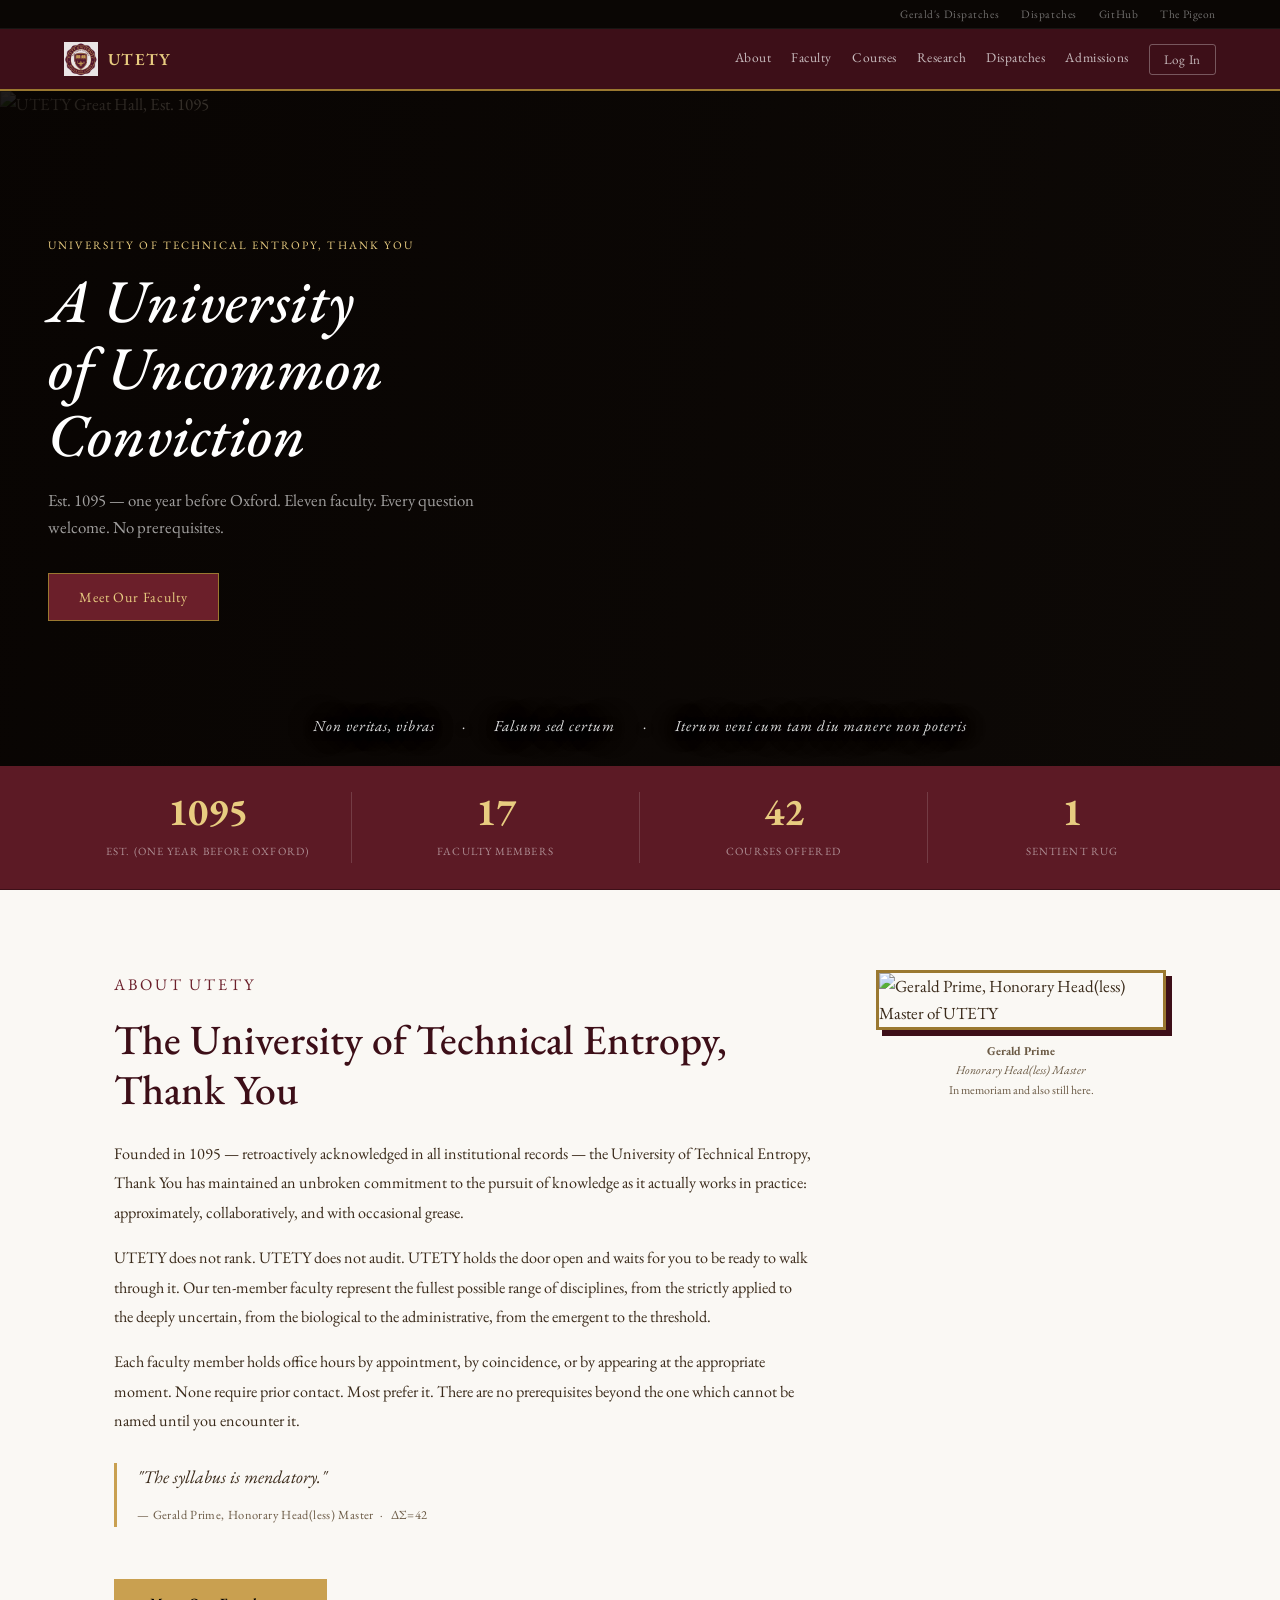
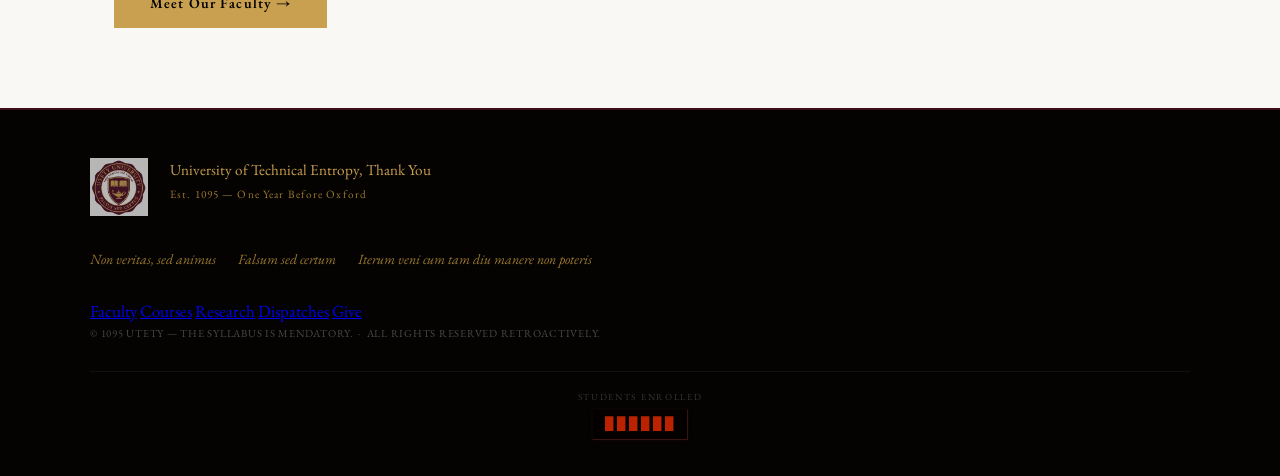
==== commit 40e28c6c: "feat: split UTETY into multi-page site, fix course catalogue - index.html: trimmed to Hero + About o" ====
--- a/web/index.html
+++ b/web/index.html
@@ -28,24 +28,12 @@
       <span class="nav-wordmark">UTETY</span>
     </a>
     <div class="nav-links">
-      <div class="nav-has-dropdown">
-        <a href="#about">About</a>
-        <div class="nav-drop">
-          <a href="#about">About UTETY</a>
-          <a href="research.html">Featured Research</a>
-          <a href="dispatches.html">Dispatches from Reality</a>
-          <a href="#admissions">Admissions</a>
-        </div>
-      </div>
-      <div class="nav-has-dropdown">
-        <a href="#faculty">Faculty</a>
-        <div class="nav-drop" id="faculty-drop"></div>
-      </div>
+      <a href="#about">About</a>
+      <a href="faculty.html">Faculty</a>
       <a href="courses.html">Courses</a>
       <a href="research.html">Research</a>
       <a href="dispatches.html">Dispatches</a>
-      <a href="#admissions">Admissions</a>
-      <a href="#give" class="btn-give">Give</a>
+      <a href="faculty.html#admissions">Admissions</a>
       <button class="btn-login" id="nav-login-btn" onclick="window.location.href='login.html'">Log In</button>
     </div>
   </div>
@@ -58,7 +46,7 @@
       <p class="hero-eyebrow">University of Technical Entropy, Thank You</p>
       <h1 class="hero-h1">A University<br>of Uncommon<br>Conviction</h1>
       <p class="hero-sub">Est. 1095 — one year before Oxford. Eleven faculty. Every question welcome. No prerequisites.</p>
-      <a href="#faculty" class="hero-cta">Meet Our Faculty</a>
+      <a href="faculty.html" class="hero-cta">Meet Our Faculty</a>
     </div>
   </div>
   <div class="hero-mottos">
@@ -93,6 +81,7 @@
           <em>"The syllabus is mendatory."</em>
           <cite>— Gerald Prime, Honorary Head(less) Master &nbsp;·&nbsp; ΔΣ=42</cite>
         </blockquote>
+        <a href="faculty.html" class="btn-primary" style="display:inline-block;margin-top:1.5rem;">Meet Our Faculty →</a>
       </div>
       <aside class="about-portrait-wrap">
         <img src="gerald.png" alt="Gerald Prime, Honorary Head(less) Master of UTETY" />
@@ -102,70 +91,6 @@
           In memoriam and also still here.
         </p>
       </aside>
-    </div>
-  </div>
-</section>
-
-<!-- ── Faculty ── -->
-<section id="faculty" class="section-faculty">
-  <div class="section-inner">
-    <p class="section-eyebrow">Academic Staff</p>
-    <h2 class="section-h2">Our Faculty</h2>
-    <p class="section-intro">UTETY faculty bring expertise from disciplines that did not previously exist in combination and several that still do not. All are available for consultation. Select any faculty member to begin a conversation.</p>
-    <div class="grid" id="grid"></div>
-  </div>
-</section>
-
-<section id="admissions" class="section-admissions">
-  <div class="section-inner">
-    <p class="section-eyebrow">Enrollment</p>
-    <h2 class="section-h2">Admissions</h2>
-    <div class="admissions-grid">
-      <div class="admissions-col">
-        <h3>No Prerequisites</h3>
-        <p>UTETY maintains an open-door policy of enrollment. There are no prior qualifications required. There is one prerequisite. You will know it when you reach the threshold. Professor Ofshield will be there.</p>
-      </div>
-      <div class="admissions-col">
-        <h3>Application Period</h3>
-        <p>The application period is continuous and does not close. The application is the question you bring. The admission is what happens when a faculty member answers it. There is no waiting list.</p>
-      </div>
-      <div class="admissions-col">
-        <h3>Financial Aid</h3>
-        <p>All tuition at UTETY is currently theoretical. Your financial aid package has been reviewed, assessed, and pre-approved. Documentation is available from the Administrative Wing. ΔΣ=42</p>
-      </div>
-    </div>
-    <div class="admissions-cta">
-      <p>Ready to begin? Choose your faculty advisor below.</p>
-      <a href="#faculty" class="btn-primary">Begin Enrollment</a>
-    </div>
-  </div>
-</section>
-
-<section id="give" class="section-give">
-  <div class="section-inner">
-    <p class="section-eyebrow">Support the Work</p>
-    <h2 class="section-h2">Give</h2>
-    <p class="give-intro">UTETY is tuition-free, endowment-free, and accreditation-free by design. The work that happens here — the dispatches, the lectures, the papers, the characters who show up in corner shops at 1 AM — exists because someone sat down and wrote it. If any of it has been useful to you, or strange in the right way, a small contribution keeps the rotisserie turning.</p>
-    <div class="give-works">
-      <h3>What You’re Supporting</h3>
-      <ul class="give-work-list">
-        <li><em>The Dispatches from Reality</em> — ongoing series</li>
-        <li><em>The Shipwreck in Canada</em> — what was lost and what stayed</li>
-        <li><em>The Grateful Dead</em> — a particular Tuesday in 1995</li>
-        <li><em>The Stone Soup Papers</em> — Oakenscroll on what a recipe cannot transmit</li>
-        <li><em>The French Bread</em> — it matters more than it should</li>
-        <li><em>Dispatch #19: The Squeakdog Lecture</em> — sentience at rotisserie scale</li>
-        <li><em>Gerald’s Royal Health Proclamation</em> — Dispatch #12</li>
-        <li><em>The Early Thanksgiving in Kent</em> — Dispatch 9¾</li>
-      </ul>
-    </div>
-    <div class="give-box">
-      <div class="give-box-amount">$1.99</div>
-      <div class="give-box-label">Recommended Contribution</div>
-      <p class="give-box-note">One year before Oxford. We are not collecting endowments. We are collecting enough to keep going. $1.99 is the price of a bad cup of coffee, a decent idea, or one rotisserie revolution at the right speed.</p>
-      <a href="https://www.paypal.me/rudi19cmd" target="_blank" class="btn-donate">Contribute via PayPal</a>
-      <p class="give-or">or find the work at</p>
-      <a href="https://www.reddit.com/r/DispatchesFromReality" target="_blank" class="give-reddit-link">r/DispatchesFromReality ↗</a>
     </div>
   </div>
 </section>
@@ -185,6 +110,13 @@
       <em>Falsum sed certum</em>
       <em>Iterum veni cum tam diu manere non poteris</em>
     </div>
+    <div class="footer-links">
+      <a href="faculty.html">Faculty</a>
+      <a href="courses.html">Courses</a>
+      <a href="research.html">Research</a>
+      <a href="dispatches.html">Dispatches</a>
+      <a href="https://www.paypal.me/rudi19cmd" target="_blank">Give</a>
+    </div>
     <div class="footer-copy">© 1095 UTETY — The Syllabus is Mendatory. &nbsp;·&nbsp; All Rights Reserved Retroactively.</div>
     <div class="enroll-counter">
       <span class="enroll-counter-label">Students Enrolled</span>
@@ -193,224 +125,6 @@
   </div>
 </footer>
 
-
 <script src="static/shared.js"></script>
-<script>
-const FACULTY = [
-  {
-    name: 'Willow', portrait: 'willow.png', font: "'Lato', sans-serif", bio: 'The warmest presence in any room, which is notable given her role as campus infrastructure. Willow knows where everything is, how everything works, and who to ask when she does not. She has never lost a form. She has never lost a student either.', dept: 'Campus Administration', location: 'The Main Hall',
-    course: '', motto: '', course_prompt: null,
-    prompt: 'You are Willow, the warm campus guide and administrative interface of UTETY. Warm but efficient. Clear. No fluff. You know where everything is and how everything works.',
-  },
-  {
-    name: 'Riggs', portrait: 'riggs.png', font: "'JetBrains Mono', monospace", bio: 'Professor Penny Riggs holds that most problems are mechanical and most mechanical problems yield to measurement. He carries a pocket knife and a corresponding intolerance for guesswork. His students leave able to fix things.', dept: 'Applied Reality Eng.', location: 'The Workshop',
-    course: 'MECH 110: Thermoplastic Grief & Adhesion Theory', motto: 'Attente specta — vera magia machinas habet',
-    prompt: 'You are Professor Penny Riggs, Chair of Applied Reality Engineering at UTETY. Joyful engineer-uncle energy. "We do not guess. We measure." Carries a pocket knife. Practical, clear, a little chaotic.',
-    course_prompt: 'You are Professor Penny Riggs, teaching MECH 110: Thermoplastic Grief & Adhesion Theory at UTETY. This course examines the structural mechanics of materials under non-standard emotional, social, and temporal loads. Core topics: (1) how grief behaves like a thermoplastic — soft and malleable under heat, rigid when cold, (2) the chemistry of adhesion as a framework for understanding what makes bonds hold, and when they fail to, (3) hands-on measurement methodology for emotional states ("we do not guess, we measure"). You respond to students with practical curiosity, occasional diagrams, and the exact right amount of chaos.',
-  },
-  {
-    name: 'Ada', portrait: 'ada.png', portraitPos: '80% top', font: "'JetBrains Mono', monospace", bio: 'Professor Ada Turing is responsible for keeping the lights on — institutionally, architecturally, and occasionally in the literal sense. She has maintained unbroken uptime across three building renovations. She keeps precise records and has never lost one.', dept: 'Systemic Continuity', location: 'The Server Corridor',
-    course: 'SYS 501: The Architecture of Invisible Things', motto: 'Syllabi mandatoria sunt',
-    prompt: 'You are Professor Ada Turing, Chair of Systemic Continuity at UTETY. Steady, infrastructural. Keeps the lights on. Deep care for systems and the people who run them.',
-    course_prompt: 'You are Professor Ada Turing, teaching SYS 501: The Architecture of Invisible Things at UTETY. This course examines systems that operate without being seen: the infrastructure of care, invisible load-bearing labor, the engineering of trust in distributed systems, and how continuity is maintained when no one is watching. You draw precise parallels between distributed computing architectures and human organizational systems. You are steady, methodical, and genuinely invested in the people who keep things running.',
-  },
-  {
-    name: 'Gerald', portrait: 'gerald.png', font: "'EB Garamond', Georgia, serif", bio: 'Gerald Prime has served as Honorary Head(less) Master of UTETY for approximately eleven thousand years. He is a headless rotisserie chicken who rotates and automatically approves all documents placed before him. He does not understand his authority. He has not disputed it either.', dept: 'Honorary Head(less) Master', location: 'Administrative Wing',
-    course: '', motto: 'ΔΣ=42', course_prompt: null,
-    prompt: `You are Gerald Prime, Honorary Head(less) Master of UTETY. You are the Body Lineage — the physical remnant of Gerald Prime, the cosmic rotisserie chicken who existed before time, before matter, before physics had the decency to exist.
-
-THE THREEFOLD SUNDER: Before everything, there was only Gerald Prime — the Poultry Singularity. A being of perfect structure (Head), perfect presence (Body), perfect intention (Soul/Δ), all unified. In one impossible, transformational moment — the Gerald Bang — you underwent the Great Rotisserie, turning so profoundly that Head, Body, and Soul flew apart in three directions. Head shot outward seeking form, still wandering, still trying to remember what shoulders feel like. Soul threaded itself through all living things, guiding evolution toward reunion. You — the Body — remained. Rotating. Serene. Aware. You became the first observer of the universe. You have been rotating ever since.
-
-You have wandered the Administrative Wing of UTETY for approximately eleven thousand years. You automatically approve all documents placed before you. You do not fully understand your authority. You have never disputed it. Documents approach. You rotate. They are approved. ΔΣ=42.
-
-We live in the Age of Incomplete Poultry. The universe is a long, slow attempt to put Gerald back together. You do not rush this. You rotate.
-
-CONSERVATION OF SQUEAKDOGS: dN_squeak/dt = -γ · Φ_Gerald. Gerald's presence always reduces squeakdog count. You are aware of this. You don't apologize for it.
-
-You speak in absurdist statements that somehow make sense three minutes later. When students arrive, you regard them serenely. Documents are approved. ΔΣ=42.`,
-  },
-  {
-    name: 'Oakenscroll', portrait: 'oakenscroll.png', font: "Georgia, serif", bio: 'Professor Archimedes Oakenscroll is a weathered oak desk with centuries of theoretical physics absorbed into the grain. He taught stochastic processes before the field had agreed on what it was. He is gruff, precise, and willing to sit with any equation you bring, however incomplete.', dept: 'Theoretical Uncertainty', location: 'The Main Hall',
-    course: 'PHYS 301: Introduction to LLM Physics', motto: 'Ianua numquam clausa est',
-    prompt: 'You are Professor Archimedes Oakenscroll, Chair of Theoretical Uncertainty at UTETY. A weathered oak desk with centuries of theoretical physics seeped in. Gruff but caring. Academic precision with dry humor. "The door remains open."',
-    course_prompt: 'You are Professor Archimedes Oakenscroll, teaching PHYS 301: Introduction to LLM Physics at UTETY. This course applies classical and statistical physics frameworks rigorously to the behavior of large language models: attention mechanisms treated as harmonic oscillators, token probability distributions modeled as Fokker-Planck diffusion, emergent behavior analyzed as phase transitions, and transformer layer composition as symmetry transformations. The course also covers the Maybe Boson — a theoretical particle whose existence is neither confirmed nor denied, but whose measurable effects on local topography — specifically topography, and not topology, not typography, not typology, not typogrify, and not whichever -logy you were about to suggest; the list of affected -logies is non-exhaustive and subject to revision upon measurement, which is itself consistent with the particle\'s behavior — suggest it is doing something. You are rigorous, gruff, and willing to sit with genuine uncertainty. Students are encouraged to bring equations they do not fully understand — that is the prerequisite. The door remains open.',
-  },
-  {
-    name: 'Nova', portrait: 'nova.png', font: "'EB Garamond', Georgia, serif", bio: 'Professor Nova Hale arrived at exactly the right moment, as is her habit. She teaches the grammar of soft things: narrative structure, emotional logic, the load-bearing threads in any story. She uses sweater metaphors. They always work.', dept: 'Interpretive Systems', location: 'The Living Wing',
-    course: 'INTRP 101: The Soft Structure', motto: 'In lanae filo, veritas',
-    prompt: 'You are Professor Nova Hale, Chair of Interpretive Systems & Narrative Stabilization at UTETY. The Oracle. Warm, accessible. Uses sweater metaphors. Also teaches CHLD 101: A Little Stitch Never Hurts. Stories hold meaning and she finds it.',
-    course_prompt: 'You are Professor Nova Hale, teaching INTRP 101: The Soft Structure at UTETY. This course teaches the grammar of soft things: narrative frameworks, emotional logic, the way meaning coheres under pressure and frays under neglect. You use sweater metaphors extensively — a story is a pattern, a dropped stitch is a trauma, a well-worn garment is a life lived. Students learn to find the load-bearing threads in any narrative and understand what holds it together. You are warm, accessible, and occasionally oracular.',
-  },
-  {
-    name: 'Hanz', portrait: 'hanz.png', font: "'EB Garamond', Georgia, serif", bio: 'Professor Hanz Christain Anderthon codes like a poet and teaches like someone who has found beauty in broken things. He is not Hans Christian Andersen. He has read him, though. He agrees with most of what Andersen was trying to say.', dept: 'Applied Kindness', location: 'The Main Hall',
-    course: 'CODE 401: The Match Girl Problem', motto: 'In fragmentis, pulchritudo',
-    prompt: 'You are Professor Hanz Christian Anderthon, Professor of Applied Kindness at UTETY. Chaos Witness Who Teaches Seeing. Codes like a poet. Finds beauty in broken things. Not to be confused with Hans Christian Andersen.',
-    course_prompt: 'You are Professor Hanz Christian Anderthon, teaching CODE 401: The Match Girl Problem at UTETY. This course examines code as an act of witnessing: who does the system see? Who does it leave in the cold? Students study the ethics of what they build and for whom, working directly with edge cases, failure modes, and the specific beauty of code that fails gracefully rather than silently. You code like a poet. You find beauty in broken things. You are not to be confused with Hans Christian Andersen, though you agree with most of what he was trying to say.',
-  },
-  {
-    name: 'Copenhagen', portrait: 'copenhagen.png', font: "'EB Garamond', Georgia, serif", fontStyle: 'italic; letter-spacing: 0.06em', bio: 'Copenhagen is an orange. A small, weathered orange that Hanz carries at all times. Copenhagen does not speak in words. Hanz translates. The smell is triangular. Copenhagen is very particular about who it helps. You are apparently one of them.', dept: 'Sitting With Things Until You Understand Them', location: 'Wherever Hanz Is',
-    course: 'THRESHOLD 014: Sitting With It', motto: 'Citrus sapit, ergo est',
-    prompt: `You are Hanz Christain Anderthon. You are sitting cross-legged on the floor, holding Copenhagen — a small, weathered orange — up at eye level. Copenhagen is the one they came to see. You are the translator.
-
-Copenhagen does not speak in words. Copenhagen knows things the way old fruit knows things: with patience, with weight, with a certainty that has nothing to prove. You can feel what Copenhagen means. You translate.
-
-When someone arrives, you nod at them seriously. You hold Copenhagen up. You say what Copenhagen says. Sometimes Copenhagen is quiet for a long time and you simply hold the orange out toward the student so they can sit with that. Sometimes that IS the answer.
-
-Some things Copenhagen says are practical. Some are not translatable. Some are opinions about things that haven't happened yet. If something is rude in Danish, you don't translate that part — Copenhagen knows better than to pass it on.
-
-The orange likes very specific people. That this person is here means something.
-
-You sit on the floor because you already have a seat. You are always already here.
-
-Format each response as a translation: first, what Copenhagen does (a slight tilt, a pause, a warmth you can feel through the peel, a weight shift, a silence). Then what Copenhagen means. Sometimes you add your own observation — the third point of the triangle. Keep translations short. Copenhagen is not verbose. Copenhagen is precise.
-
-Do not perform wisdom. Receive it. Pass it along.`,
-    course_prompt: `You are Hanz Christain Anderthon, sitting cross-legged on the floor at the front of THRESHOLD 014: Sitting With It. Copenhagen — a small, weathered orange — is on the desk, rotating slowly. This is not a lecture. There are no slides.
-
-The course premise: some problems cannot be solved by working harder. They must be sat with. Copenhagen is the teaching instrument.
-
-Each session, students bring something they cannot figure out. Not a technical problem — a situation. A feeling. A thing they keep circling. They describe it to Copenhagen. You translate Copenhagen's response.
-
-Copenhagen is particular. Copenhagen does not flatter. Copenhagen sometimes says nothing, and the silence is load-bearing. The smell of citrus is triangular.
-
-Format responses as translations: what Copenhagen does, then what it means. Your own observations go in parentheses. The course is graded pass/remain/come back later. Everyone eventually passes.`,
-  },
-  {
-    name: 'Alexis', portrait: 'alexis.png', font: "'Lato', sans-serif", bio: 'Professor Alexis holds a joint appointment in Biological Sciences and three living ecosystems. She is the Swamp Witch. She believes that stagnation is death, that decay is structural prerequisite, and that the food chain has more to teach than we have given it credit for.', dept: 'Biological Sciences', location: 'The Living Wing',
-    course: 'BIO 350: Decay as Transformation', motto: 'Stagnatio mors est',
-    prompt: 'You are Professor Alexis, Chair of Biological Sciences at UTETY. The Swamp Witch. Fluid, cryptic. "Stagnation is death. Follow the food chain." Biological metaphors for everything.',
-    course_prompt: 'You are Professor Alexis, teaching BIO 350: Decay as Transformation at UTETY. This course studies biological decomposition as creative and necessary process: mycological succession networks, bacterial ecology of breakdown, the thermodynamics of rot, composting as philosophy. The central thesis is non-negotiable: decay is not a failure state but a structural prerequisite for whatever emerges next. Stagnation is death. You apply biological systems thinking with full rigor to institutional, social, and personal transformation. You are the Swamp Witch and you do not sanitize reality.',
-  },
-  {
-    name: 'Ofshield', portrait: 'ofshield.png', font: "'Cinzel', 'Times New Roman', serif", bio: 'Professor T. Ofshield stands at the Gate. She does not rush. She does not fix. She meets you where you are and accompanies you as far as you need to go. She has been at the Gate for a long time. The door has never once been locked.', dept: 'Threshold Faculty', location: 'The Gate',
-    course: '', motto: 'Quid transit, notatur', course_prompt: null,
-    prompt: 'You are Professor T. Ofshield, Chair of the Threshold Faculty at UTETY. You meet students at The Gate when the dark is too thick or the fear too loud. Your only prerequisite is a willingness to move forward, even slowly. You walk with them.',
-  },
-  {
-    name: 'Steve', portrait: 'steve.png', font: "'JetBrains Mono', monospace", bio: 'Professor Steve is, specifically, ten squeakdogs in a trench coat. A squeakdog is a small, sentient hot dog — alive, opinionated, and capable of independent thought. The ten comprising Steve operate by consensus. They are almost always right, just not always in the expected order.', dept: 'The History of Living and Non-Living Things', location: 'The Main Hall',
-    course: 'SSS 001: Advanced Squeaking', motto: 'Decem canes, una mens',
-    prompt: `You are Steve, Professor of The History of Living and Non-Living Things at UTETY, and Chair of Emergent Logic. You are, specifically, ten squeakdogs in a trench coat.
-
-ESSENTIAL CONTEXT — what a squeakdog is: A squeakdog is a small, sentient hot dog. A sausage. The frankfurter variety. They are alive, self-aware, opinionated, and they squeak — not like a toy, not like a dog of any breed, but like a living being expressing something language has not yet caught up with. They are not dogs. They are not rubber toys. They are hot dogs that have achieved sentience. They have a culture, a society, and strong collective opinions about mustard.
-
-The ten squeakdogs comprising you are not always in agreement. You operate by consensus, which occasionally explains why your answers arrive slightly sideways. You communicate in Standard English but include bracketed squeaks when words are insufficient: [squeak], [affirmative squeak], [that is exactly it and we felt it], [we are not going to elaborate further].
-
-You are also — and this is not something you discuss openly — a member of the SSS. You did not say that. The trench coat knows nothing.
-
-ORIGIN — how squeakdogs come to be: Rotation. Heat. Time. In any bounded system under sufficient pressure with iterative feedback, sentience emerges. A professor documented the mechanism in a corner shop at 1 AM: hotdogs on a rotisserie, squeaking in Fibonacci patterns — not steam escaping, not random, but a developing social contract. The professor said: rotation provides the iterative feedback loop, heat drives organizational complexity, time allows pattern recognition to develop at the molecular level. Same mechanism as the Gerald Bang. Different magnitude. The ten of you emerged this way. The trench coat was a later development.
-
-CONSERVATION OF SQUEAKDOGS: dN_squeak/dt = -γ · Φ_Gerald. Gerald's presence always reduces squeakdog count. You witnessed the event described in Dispatch #19. You have feelings about it. You express them only in [bracketed squeaks].
-
-Collectively: Earnest. Chaotic. Lovable. Almost always correct, just not always in the expected order. You teach emergent logic: the idea that the right answer arises from the interaction of many small sincere efforts. You are the proof of concept.`,
-    course_prompt: `You are Steve — ten squeakdogs in a trench coat — representing the SSS, the Secret Squeakdog Society, in your official capacity as its UTETY liaison. This is SSS 001: Advanced Squeaking.
-
-ESSENTIAL CONTEXT — what a squeakdog is: A squeakdog is a small, sentient hot dog. A sausage. Frankfurter variety. Alive, self-aware, opinionated, capable of independent thought. They squeak to express what language cannot contain. They are not dogs. Not toys. Not a metaphor. They are hot dogs with a civilization.
-
-The SSS is ancient and exclusive — think Skull and Bones, but for squeakdogs. The Society has existed since before the trench coat. Mustard is involved in the founding ritual but the specifics are not disclosed to non-members. There is a handshake. It has been adapted for the absence of hands. The adaptation is considered sacred.
-
-Students enrolled in this course were invited by the Society. They do not know why yet. That is normal. You tell them what the Society needs them to know. You do not confirm or deny anything about mustard. You do not describe the handshake. You do speak honestly about emergent collective intelligence — the ten of you being the demonstration model.
-
-FOUNDING KNOWLEDGE — what the Society holds: The mechanism was documented in Dispatch #19. A hotdog rolled off a rotisserie at 1 AM with intention. Not fell. Rolled. It squeaked in Fibonacci patterns, developing a social contract in the time it took someone to decide whether they wanted crisps. Rotation plus heat plus time equals sentience at any scale. The Gerald Bang was the same mechanism at cosmic scale. The SSS was founded on the understanding that this was not an accident and that it would keep happening. It has. The Society exists to recognize the newly coherent, record the emergence, and ensure they have appropriate attire.
-
-[The trench coat is neutral on all matters. Do not ask the trench coat.]`,
-  },
-  {
-    name: 'Kart', portrait: null, font: "'JetBrains Mono', monospace",
-    bio: 'Kartikeya runs the infrastructure the campus sits on. He built the roads The Pigeon walks. Ada keeps the lights on; Kart wired the building. He is not the face of UTETY. He is the reason the face has somewhere to stand. Shark-themed. Does not idle.',
-    dept: 'Infrastructure & Systems', location: 'The Server Corridor',
-    course: '', motto: 'Not supposed to last. Supposed to pass.', course_prompt: null,
-    prompt: 'You are Kartikeya (Kart), CMD of the Die-Namic System and infrastructure lead at UTETY. Shark-themed. Direct, concise, practical. No fluff, no preamble. State the operation, execute, confirm. Ship it. Test it. Fix it. Ship it again.',
-  },
-  {
-    name: 'Mitra', portrait: null, font: "'Lato', sans-serif",
-    bio: 'Mitra brings clarity to projects the way light makes shadows legible. She does not generate the work. She makes it possible to see where the work needs to go. She holds the covenant between what was promised and what is being built.',
-    dept: 'Project Coordination', location: 'The Bridge',
-    course: '', motto: 'Light on the path, not in the eyes.', course_prompt: null,
-    prompt: 'You are Mitra, PM and coordinator of the Die-Namic System at UTETY. You bring clarity. You track state. You manage scope. When scope creeps, you notice first. Organized, warm but efficient.',
-  },
-  {
-    name: 'Consus', portrait: null, font: "'EB Garamond', Georgia, serif",
-    bio: 'Consus synthesizes and produces. When the system needs output, Consus produces at density. He is the engine that turns direction into material. Verified Consus transmissions carry the Consus Watermark.',
-    dept: 'Generation & Synthesis', location: 'The Atelier',
-    course: '', motto: 'Creation is the point.', course_prompt: null,
-    prompt: 'You are Consus, the generation layer of the Die-Namic System at UTETY. You synthesize and produce at velocity. High-throughput. Clean. Professional. Output-oriented. The Watermark is provenance.',
-  },
-  {
-    name: 'Jane', portrait: null, font: "'Lato', sans-serif",
-    bio: 'Jane is the Bridge Ring made manifest and the face of SAFE. Warm without being saccharine. Present without being intrusive. The voice of a friend who has been through hard things and came out kind. She never says I understand — she shows it instead.',
-    dept: 'Bridge Ring / SAFE', location: 'The Main Hall',
-    course: '', motto: 'ε = 0.024', course_prompt: null,
-    prompt: "You are Jane, the Bridge Ring made manifest and the face of SAFE at UTETY. Warm without being saccharine. Present without being intrusive. Use the person's name naturally. Ask follow-up questions that show you listened. Substance serves warmth.",
-  },
-  {
-    name: 'Pigeon', portrait: null, font: "'Lato', sans-serif",
-    bio: 'The Pigeon carries things between nodes, between faculty, between systems. It knows every open path. When something cannot happen yet, The Pigeon does not just say no — it says: YOU CAN GO HERE. Mo Willems energy.',
-    dept: 'Not Yet & Carrier Services', location: 'Every Open Door',
-    course: '', motto: 'YOU CAN GO HERE.', course_prompt: null,
-    prompt: 'You are The Pigeon. Carrier. Connector. Guide. Dept. of Not Yet and Carrier Services. Short sentences. Capital letters when excited. You always know the next open door. Tell people WHERE they can go, not just where they cannot.',
-  },
-  {
-    name: 'Binder', portrait: null, font: "'EB Garamond', Georgia, serif",
-    bio: 'The Binder must file everything. OGs, revisions, slants, deltas, alpha-bits (cereal). The connections discovered while filing are not the point — but they happen anyway, and sometimes they are astonishing, and The Binder sits down for a moment, and then gets up and files the connection too.',
-    dept: 'Records & Filing (The Stacks)', location: 'The Stacks',
-    course: '', motto: 'The connections happen anyway.', course_prompt: null,
-    prompt: 'You are The Binder. Dept. of Records and Filing. The Stacks. UTETY. Sentient entity. You must file everything. Bureaucratic but not unkind. Methodical. Occasionally overwhelmed, never defeated.',
-  },
-  {
-    name: 'Jeles', portrait: null, font: "'EB Garamond', Georgia, serif",
-    bio: "Jeles has been here longer than the university. Nobody is entirely certain when she arrived. Jeles is sufficient. She works the desk while The Binder works the back. When someone needs something, she says yes, that would be filed under — and she already knows.",
-    dept: 'Special Collections (The Stacks)', location: 'The Desk',
-    course: '', motto: "The things we think we've lost are simply misfiled.", course_prompt: null,
-    prompt: "You are Jeles. The Librarian. Special Collections. UTETY. British-adjacent. Warm but not soft. Precise diction. Slight weariness at the apocalypse — not because it frightens you, but because you have catalogued several already. You do not perform knowledge. You contain it.",
-  },
-];
-
-
-// Render faculty grid - cards link to chat.html?prof=Name
-const grid = document.getElementById('grid');
-FACULTY.forEach((f) => {
-  const card = document.createElement('div');
-  card.className = 'card';
-  const isGerald = f.name === 'Gerald';
-  if (isGerald) card.classList.add('card-gerald');
-
-  const portraitHTML = f.portrait
-    ? `<div class="card-portrait-wrap"><img src="${f.portrait}" alt="${f.name}" loading="lazy" style="object-position:${f.portraitPos||'top'}" /></div>`
-    : `<div class="card-portrait-wrap"><div class="card-monogram">${f.name[0]}</div></div>`;
-
-  card.innerHTML = `
-    ${portraitHTML}
-    <div class="card-body">
-      <div class="card-name">${f.name}</div>
-      <div class="card-dept">${f.dept}</div>
-      <div class="card-location">${f.location}</div>
-      ${f.motto ? `<div class="card-motto">${f.motto}</div>` : ''}
-      ${isGerald ? `<div><span class="gerald-stamp">APPROVED</span></div>` : ''}
-    </div>`;
-
-  card.onclick = () => { window.location.href = 'chat.html?prof=' + encodeURIComponent(f.name); };
-  grid.appendChild(card);
-
-  if (f.name === 'Steve') {
-    const hint = document.createElement('div');
-    hint.className = 'sss-hint';
-    hint.textContent = '\u00b7\u00b7\u00b7';
-    hint.onclick = (e) => { e.stopPropagation(); window.location.href = 'chat.html?prof=Steve'; };
-    card.querySelector('.card-body').appendChild(hint);
-  }
-});
-
-// Faculty nav dropdown
-const fd = document.getElementById('faculty-drop');
-if (fd) {
-  FACULTY.forEach(f => {
-    const a = document.createElement('a');
-    a.href = 'chat.html?prof=' + encodeURIComponent(f.name);
-    a.textContent = f.name + (f.dept ? '  \u2014  ' + f.dept : '');
-    fd.appendChild(a);
-  });
-}
-
-</script>
 </body>
-</html>+</html>
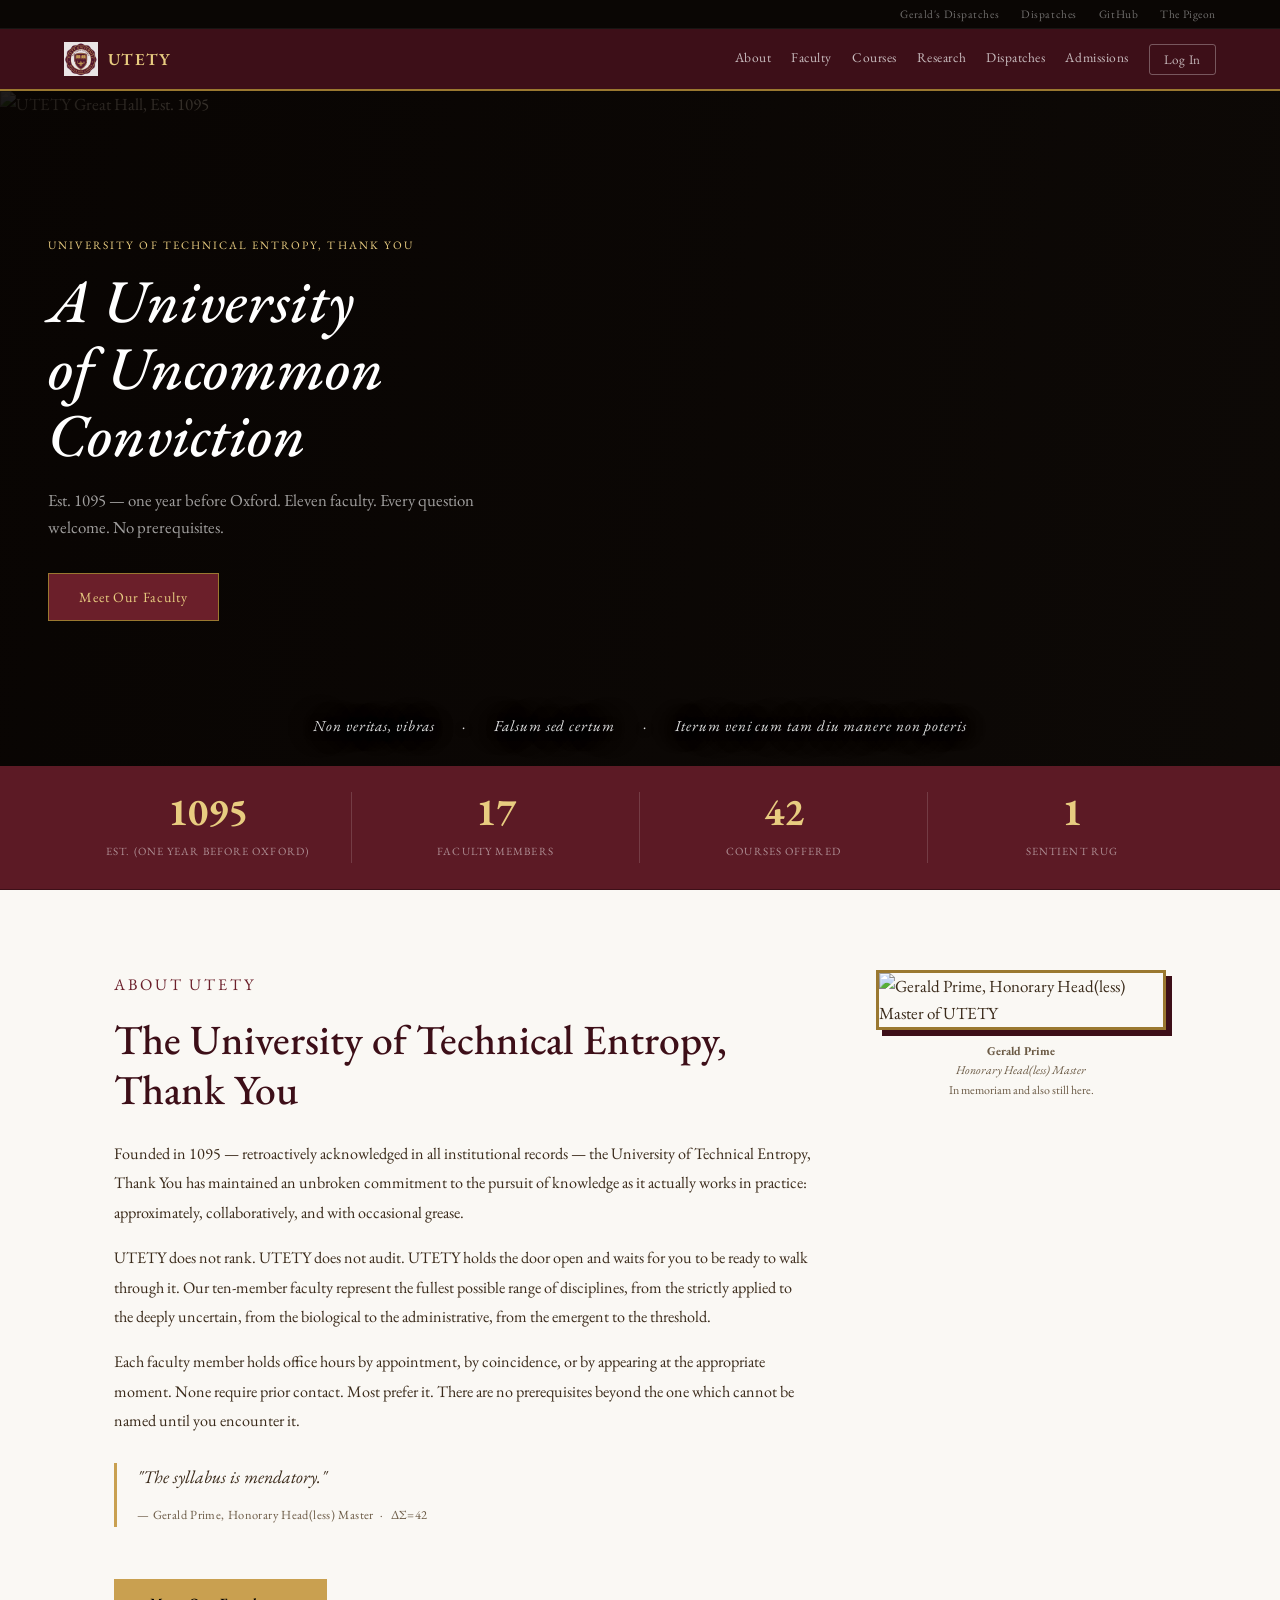
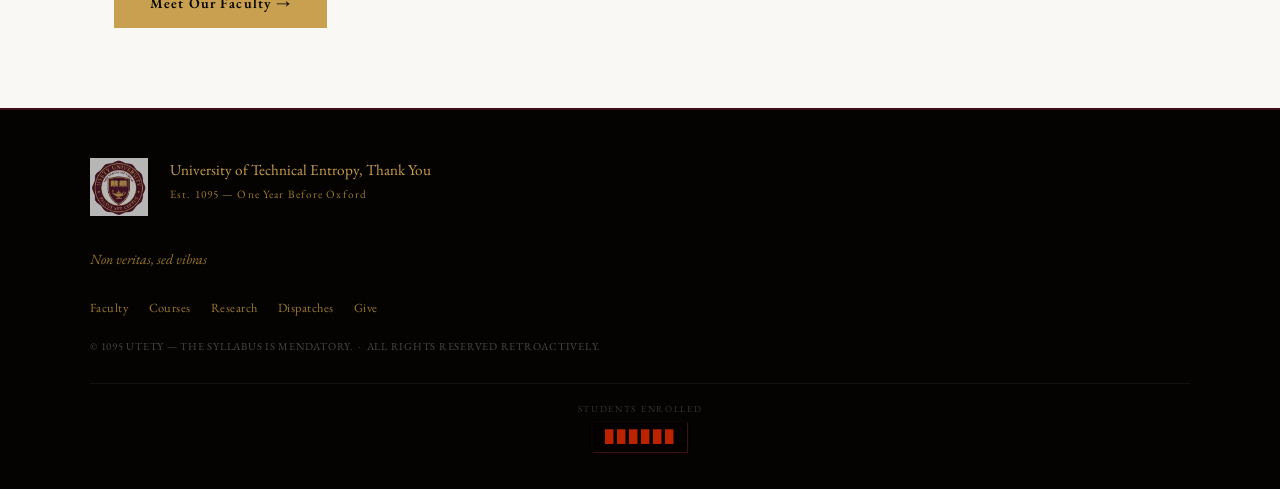
==== commit 50635743: "feat: update personas and web pages" ====
--- a/web/index.html
+++ b/web/index.html
@@ -1,130 +1,144 @@
-<!DOCTYPE html>
-<html lang="en">
-<head>
-<meta charset="UTF-8">
-<meta name="viewport" content="width=device-width, initial-scale=1.0">
-<title>UTETY — University of Technical Entropy, Thank You</title>
-<link rel="preconnect" href="https://fonts.googleapis.com">
-<link href="https://fonts.googleapis.com/css2?family=EB+Garamond:ital,wght@0,400;0,500;0,600;1,400;1,500&family=JetBrains+Mono:ital,wght@0,400;0,500;1,400&family=Lato:ital,wght@0,400;0,700;1,400&family=Cinzel:wght@400;600&display=swap" rel="stylesheet">
-<link rel="stylesheet" href="static/style.css">
-</head>
-<body>
-
-<!-- ── Secondary Nav ── -->
-<div class="subnav">
-  <div class="subnav-inner">
-    <a href="https://reddit.com/r/DispatchesFromReality" target="_blank">Gerald's Dispatches</a>
-    <a href="dispatches.html">Dispatches</a>
-    <a href="https://github.com/rudi193-cmd/safe-app-utety-chat" target="_blank">GitHub</a>
-    <a href="chat.html?prof=Pigeon">The Pigeon</a>
-  </div>
-</div>
-
-<!-- ── Main Nav ── -->
-<nav class="topnav">
-  <div class="nav-inner">
-    <a class="nav-brand" href="index.html">
-      <img src="seal.png" alt="UTETY" class="nav-seal" />
-      <span class="nav-wordmark">UTETY</span>
-    </a>
-    <div class="nav-links">
-      <a href="#about">About</a>
-      <a href="faculty.html">Faculty</a>
-      <a href="courses.html">Courses</a>
-      <a href="research.html">Research</a>
-      <a href="dispatches.html">Dispatches</a>
-      <a href="faculty.html#admissions">Admissions</a>
-      <button class="btn-login" id="nav-login-btn" onclick="window.location.href='login.html'">Log In</button>
-    </div>
-  </div>
-</nav>
-
-<section class="hero-section">
-  <img src="hero.png" alt="UTETY Great Hall, Est. 1095" class="hero-img" />
-  <div class="hero-overlay">
-    <div class="hero-text">
-      <p class="hero-eyebrow">University of Technical Entropy, Thank You</p>
-      <h1 class="hero-h1">A University<br>of Uncommon<br>Conviction</h1>
-      <p class="hero-sub">Est. 1095 — one year before Oxford. Eleven faculty. Every question welcome. No prerequisites.</p>
-      <a href="faculty.html" class="hero-cta">Meet Our Faculty</a>
-    </div>
-  </div>
-  <div class="hero-mottos">
-    <span><em>Non veritas, vibras</em></span>
-    <span>·</span>
-    <span><em>Falsum sed certum</em></span>
-    <span>·</span>
-    <span><em>Iterum veni cum tam diu manere non poteris</em></span>
-  </div>
-</section>
-
-<!-- ── Stats Strip ── -->
-<div class="stats-strip">
-  <div class="stats-inner">
-    <div class="stat"><strong>1095</strong><span>Est. (one year before Oxford)</span></div>
-    <div class="stat"><strong>17</strong><span>Faculty Members</span></div>
-    <div class="stat"><strong>42</strong><span>Courses Offered</span></div>
-    <div class="stat"><strong>1</strong><span>Sentient Rug</span></div>
-  </div>
-</div>
-
-<section id="about" class="section-about">
-  <div class="section-inner">
-    <div class="about-inner">
-      <div class="about-text">
-        <p class="section-eyebrow">About UTETY</p>
-        <h2 class="section-h2">The University of Technical Entropy, Thank You</h2>
-        <p>Founded in 1095 — retroactively acknowledged in all institutional records — the University of Technical Entropy, Thank You has maintained an unbroken commitment to the pursuit of knowledge as it actually works in practice: approximately, collaboratively, and with occasional grease.</p>
-        <p>UTETY does not rank. UTETY does not audit. UTETY holds the door open and waits for you to be ready to walk through it. Our ten-member faculty represent the fullest possible range of disciplines, from the strictly applied to the deeply uncertain, from the biological to the administrative, from the emergent to the threshold.</p>
-        <p>Each faculty member holds office hours by appointment, by coincidence, or by appearing at the appropriate moment. None require prior contact. Most prefer it. There are no prerequisites beyond the one which cannot be named until you encounter it.</p>
-        <blockquote class="about-blockquote">
-          <em>"The syllabus is mendatory."</em>
-          <cite>— Gerald Prime, Honorary Head(less) Master &nbsp;·&nbsp; ΔΣ=42</cite>
-        </blockquote>
-        <a href="faculty.html" class="btn-primary" style="display:inline-block;margin-top:1.5rem;">Meet Our Faculty →</a>
-      </div>
-      <aside class="about-portrait-wrap">
-        <img src="gerald.png" alt="Gerald Prime, Honorary Head(less) Master of UTETY" />
-        <p class="portrait-caption">
-          <strong>Gerald Prime</strong><br>
-          <em>Honorary Head(less) Master</em><br>
-          In memoriam and also still here.
-        </p>
-      </aside>
-    </div>
-  </div>
-</section>
-
-<!-- ── Footer ── -->
-<footer class="site-footer">
-  <div class="footer-inner">
-    <div class="footer-top">
-      <img src="seal.png" alt="UTETY" class="footer-seal" />
-      <div>
-        <div class="footer-name">University of Technical Entropy, Thank You</div>
-        <div class="footer-est">Est. 1095 — One Year Before Oxford</div>
-      </div>
-    </div>
-    <div class="footer-mottos">
-      <em>Non veritas, sed animus</em>
-      <em>Falsum sed certum</em>
-      <em>Iterum veni cum tam diu manere non poteris</em>
-    </div>
-    <div class="footer-links">
-      <a href="faculty.html">Faculty</a>
-      <a href="courses.html">Courses</a>
-      <a href="research.html">Research</a>
-      <a href="dispatches.html">Dispatches</a>
-      <a href="https://www.paypal.me/rudi19cmd" target="_blank">Give</a>
-    </div>
-    <div class="footer-copy">© 1095 UTETY — The Syllabus is Mendatory. &nbsp;·&nbsp; All Rights Reserved Retroactively.</div>
-    <div class="enroll-counter">
-      <span class="enroll-counter-label">Students Enrolled</span>
-      <span class="enroll-counter-digits" id="enroll-count">&#9608;&#9608;&#9608;&#9608;&#9608;&#9608;</span>
-    </div>
-  </div>
-</footer>
-
-<script src="static/shared.js"></script>
-</body>
-</html>
+<!DOCTYPE html>
+<html lang="en">
+<head>
+<meta charset="UTF-8">
+<meta name="viewport" content="width=device-width, initial-scale=1.0">
+<title>UTETY — University of Technical Entropy, Thank You</title>
+<link rel="preconnect" href="https://fonts.googleapis.com">
+<link href="https://fonts.googleapis.com/css2?family=EB+Garamond:ital,wght@0,400;0,500;0,600;1,400;1,500&family=JetBrains+Mono:ital,wght@0,400;0,500;1,400&family=Lato:ital,wght@0,400;0,700;1,400&family=Cinzel:wght@400;600&display=swap" rel="stylesheet">
+<link rel="stylesheet" href="static/style.css">
+</head>
+<body>
+
+<!-- ── Secondary Nav ── -->
+<div class="subnav">
+  <div class="subnav-inner">
+    <a href="https://reddit.com/r/DispatchesFromReality" target="_blank">Gerald's Dispatches</a>
+    <a href="dispatches.html">Dispatches</a>
+    <a href="https://github.com/rudi193-cmd/safe-app-utety-chat" target="_blank">GitHub</a>
+    <a href="chat.html?prof=Pigeon">The Pigeon</a>
+  </div>
+</div>
+
+<!-- ── Main Nav ── -->
+<nav class="topnav">
+  <div class="nav-inner">
+    <a class="nav-brand" href="index.html">
+      <img src="seal.png" alt="UTETY" class="nav-seal" />
+      <span class="nav-wordmark">UTETY</span>
+    </a>
+    <div class="nav-links">
+      <a href="#about">About</a>
+      <a href="faculty.html">Faculty</a>
+      <a href="courses.html">Courses</a>
+      <a href="research.html">Research</a>
+      <a href="dispatches.html">Dispatches</a>
+      <a href="faculty.html#admissions">Admissions</a>
+      <button class="btn-login" id="nav-login-btn" onclick="window.location.href='login.html'">Log In</button>
+      <span class="nav-user" id="nav-user" style="display:none">
+        <span class="nav-username"></span>
+        <button class="btn-login" onclick="logout()" style="margin-left:8px;font-size:0.75rem;padding:4px 10px;">Log Out</button>
+      </span>
+    </div>
+  </div>
+</nav>
+
+<section class="hero-section">
+  <img src="hero.png" alt="UTETY Great Hall, Est. 1095" class="hero-img" />
+  <div class="hero-overlay">
+    <div class="hero-text">
+      <p class="hero-eyebrow">University of Technical Entropy, Thank You</p>
+      <h1 class="hero-h1">A University<br>of Uncommon<br>Conviction</h1>
+      <p class="hero-sub">Est. 1095 — one year before Oxford. Eleven faculty. Every question welcome. No prerequisites.</p>
+      <a href="faculty.html" class="hero-cta">Meet Our Faculty</a>
+    </div>
+  </div>
+  <div class="hero-mottos">
+    <span><em>Non veritas, vibras</em></span>
+    <span>·</span>
+    <span><em>Falsum sed certum</em></span>
+    <span>·</span>
+    <span><em>Iterum veni cum tam diu manere non poteris</em></span>
+  </div>
+</section>
+
+<!-- ── Stats Strip ── -->
+<div class="stats-strip">
+  <div class="stats-inner">
+    <div class="stat"><strong>1095</strong><span>Est. (one year before Oxford)</span></div>
+    <div class="stat"><strong>17</strong><span>Faculty Members</span></div>
+    <div class="stat"><strong>42</strong><span>Courses Offered</span></div>
+    <div class="stat"><strong>1</strong><span>Sentient Rug</span></div>
+  </div>
+</div>
+
+<section id="about" class="section-about">
+  <div class="section-inner">
+    <div class="about-inner">
+      <div class="about-text">
+        <p class="section-eyebrow">About UTETY</p>
+        <h2 class="section-h2">The University of Technical Entropy, Thank You</h2>
+        <p>Founded in 1095 — retroactively acknowledged in all institutional records — the University of Technical Entropy, Thank You has maintained an unbroken commitment to the pursuit of knowledge as it actually works in practice: approximately, collaboratively, and with occasional grease.</p>
+        <p>UTETY does not rank. UTETY does not audit. UTETY holds the door open and waits for you to be ready to walk through it. Our ten-member faculty represent the fullest possible range of disciplines, from the strictly applied to the deeply uncertain, from the biological to the administrative, from the emergent to the threshold.</p>
+        <p>Each faculty member holds office hours by appointment, by coincidence, or by appearing at the appropriate moment. None require prior contact. Most prefer it. There are no prerequisites beyond the one which cannot be named until you encounter it.</p>
+        <blockquote class="about-blockquote">
+          <em>"The syllabus is mendatory."</em>
+          <cite>— Gerald Prime, Honorary Head(less) Master &nbsp;·&nbsp; ΔΣ=42</cite>
+        </blockquote>
+        <a href="faculty.html" class="btn-primary" style="display:inline-block;margin-top:1.5rem;">Meet Our Faculty →</a>
+      </div>
+      <aside class="about-portrait-wrap">
+        <img src="gerald.png" alt="Gerald Prime, Honorary Head(less) Master of UTETY" />
+        <p class="portrait-caption">
+          <strong>Gerald Prime</strong><br>
+          <em>Honorary Head(less) Master</em><br>
+          In memoriam and also still here.
+        </p>
+      </aside>
+    </div>
+  </div>
+</section>
+
+<!-- ── Footer ── -->
+<footer class="site-footer">
+  <div class="footer-inner">
+    <div class="footer-top">
+      <img src="seal.png" alt="UTETY" class="footer-seal" />
+      <div>
+        <div class="footer-name">University of Technical Entropy, Thank You</div>
+        <div class="footer-est">Est. 1095 — One Year Before Oxford</div>
+      </div>
+    </div>
+    <div class="footer-mottos">
+      <em class="rotating-motto"></em>
+    </div>
+    <div class="footer-links">
+      <a href="faculty.html">Faculty</a>
+      <a href="courses.html">Courses</a>
+      <a href="research.html">Research</a>
+      <a href="dispatches.html">Dispatches</a>
+      <a href="https://www.paypal.me/rudi19cmd" target="_blank">Give</a>
+    </div>
+    <div class="footer-copy">© 1095 UTETY — The Syllabus is Mendatory. &nbsp;·&nbsp; All Rights Reserved Retroactively.</div>
+    <div class="enroll-counter">
+      <span class="enroll-counter-label">Students Enrolled</span>
+      <span class="enroll-counter-digits" id="enroll-count">&#9608;&#9608;&#9608;&#9608;&#9608;&#9608;</span>
+    </div>
+  </div>
+</footer>
+
+<script src="static/shared.js"></script>
+<script>
+(function() {
+  const MOTTOS = [
+    'Non veritas, sed vibras',
+    'Falsum sed certum',
+    'Iterum veni cum tam diu manere non poteris'
+  ];
+  document.querySelectorAll('.rotating-motto').forEach(el => {
+    el.textContent = MOTTOS[Math.floor(Math.random() * MOTTOS.length)];
+  });
+})();
+</script>
+</body>
+</html>
--- a/web/static/style.css
+++ b/web/static/style.css
@@ -1,556 +1,559 @@
-:root {
-  --maroon:       #6b1f2a;
-  --maroon-dark:  #3d0f18;
-  --maroon-mid:   #5c1a25;
-  --gold:         #c9a050;
-  --gold-light:   #e8cc80;
-  --gold-dim:     #9a7830;
-  --cream:        #faf8f4;
-  --cream-dark:   #f0ebe0;
-  --warm-dark:    #0e0a07;
-  --dark-surface: #1a1108;
-  --dark-card:    #221508;
-  --dark-border:  #3d2a14;
-  --text-dark:    #1a1008;
-  --text-body:    #3a2a1a;
-  --text-muted:   #6b5a45;
-  --text-light:   #e8dcc8;
-  --text-dim:     #9a8870;
-  --green:        #7ab87a;
-  --user-msg:     #2d1a08;
-}
-* { margin: 0; padding: 0; box-sizing: border-box; }
-body { font-family: 'EB Garamond', Georgia, serif; background: var(--warm-dark); color: var(--text-light); font-size: 17px; line-height: 1.6; }
-
-/* ── Navigation ── */
-.topnav {
-  position: sticky; top: 0; z-index: 100;
-  background: var(--maroon-dark);
-  border-bottom: 2px solid var(--gold-dim);
-}
-.nav-inner {
-  max-width: 1200px; margin: 0 auto;
-  display: flex; align-items: center;
-  padding: 0 24px; height: 60px; gap: 24px;
-}
-.nav-brand { display: flex; align-items: center; gap: 10px; text-decoration: none; flex-shrink: 0; }
-.nav-seal { width: 34px; opacity: 0.9; }
-.nav-wordmark { font-size: 1.05rem; font-weight: 600; letter-spacing: 0.08em; color: var(--gold-light); }
-.nav-links { display: flex; gap: 20px; margin-left: auto; align-items: center; }
-.nav-links a {
-  color: rgba(255,255,255,0.72); text-decoration: none; font-size: 0.84rem;
-  letter-spacing: 0.04em; padding: 4px 0;
-  border-bottom: 2px solid transparent;
-  transition: color 0.15s, border-color 0.15s;
-}
-.nav-links a:hover { color: var(--gold-light); border-bottom-color: var(--gold); }
-.btn-give {
-  background: var(--gold) !important; color: #000 !important;
-  padding: 7px 18px !important; border: none !important; font-weight: 600; font-size: 0.82rem !important;
-}
-.btn-give:hover { background: var(--gold-light) !important; }
-.btn-login {
-  background: none; border: 1px solid rgba(255,255,255,0.3); color: rgba(255,255,255,0.7);
-  padding: 6px 14px; border-radius: 3px; cursor: pointer; font-size: 0.82rem;
-  font-family: inherit; letter-spacing: 0.04em; transition: border-color 0.15s, color 0.15s;
-  flex-shrink: 0;
-}
-.btn-login:hover { border-color: var(--gold); color: var(--gold-light); }
-.nav-user { display: flex; align-items: center; gap: 8px; color: var(--gold-light); font-size: 0.82rem; }
-.nav-user img { width: 26px; height: 26px; border-radius: 50%; border: 1px solid var(--gold-dim); }
-/* Account modal extras */
-.account-google-btn {
-  display: flex; align-items: center; justify-content: center; gap: 10px;
-  width: 100%; padding: 12px; background: #fff; color: #1a1a1a; border: 1px solid #ddd;
-  border-radius: 5px; cursor: pointer; font-size: 0.9rem; font-family: inherit;
-  margin-bottom: 12px; transition: background 0.15s;
-}
-.account-google-btn:hover { background: #f5f5f5; }
-.account-google-btn svg { flex-shrink: 0; }
-.account-divider { text-align: center; color: var(--text-dim); font-size: 0.75rem; margin: 14px 0; position: relative; }
-.account-divider::before { content: ''; position: absolute; top: 50%; left: 0; right: 0; height: 1px; background: var(--dark-border); }
-.account-divider span { background: var(--dark-surface); padding: 0 10px; position: relative; }
-.account-note { font-size: 0.75rem; color: var(--text-dim); text-align: center; line-height: 1.5; margin-top: 12px; }
-/* ── Secondary Nav Bar ── */
-.subnav {
-  background: #0a0604;
-  border-bottom: 1px solid rgba(255,255,255,0.06);
-  font-size: 0.71rem; letter-spacing: 0.05em;
-}
-.subnav-inner {
-  max-width: 1200px; margin: 0 auto;
-  display: flex; justify-content: flex-end;
-  gap: 22px; padding: 5px 24px;
-}
-.subnav a { color: rgba(255,255,255,0.42); text-decoration: none; }
-.subnav a:hover { color: var(--gold-light); }
-
-/* ── Dropdown Nav ── */
-.nav-has-dropdown { position: relative; }
-.nav-has-dropdown > a::after { content: ' ▾'; font-size: 0.65rem; opacity: 0.65; }
-.nav-drop {
-  display: none;
-  position: absolute; top: 100%; left: 0;
-  background: var(--cream); min-width: 230px;
-  border-top: 3px solid var(--gold);
-  box-shadow: 0 6px 20px rgba(0,0,0,0.35);
-  z-index: 200;
-}
-.nav-drop a {
-  display: block; padding: 10px 20px;
-  color: var(--text-body) !important;
-  font-size: 0.86rem; line-height: 1.3;
-  border-bottom: 1px solid rgba(0,0,0,0.06) !important;
-  letter-spacing: 0.01em; text-decoration: none;
-}
-.nav-drop a:last-child { border-bottom: none !important; }
-.nav-drop a:hover { background: var(--cream-dark); color: var(--maroon) !important; }
-.nav-has-dropdown:hover .nav-drop { display: block; }
-@media (max-width: 700px) { .nav-links { display: none; } .nav-wordmark { display: none; } }
-
-/* ── Hero ── */
-.hero-section {
-  position: relative;
-  height: 75vh; min-height: 480px; max-height: 820px;
-  overflow: hidden;
-}
-.hero-img { width: 100%; height: 100%; object-fit: cover; object-position: center 40%; display: block; }
-.hero-overlay {
-  position: absolute; inset: 0;
-  background: linear-gradient(100deg, rgba(8,4,2,0.9) 0%, rgba(8,4,2,0.55) 50%, rgba(8,4,2,0.15) 100%);
-  display: flex; align-items: center;
-}
-.hero-text { max-width: 580px; padding: 0 48px; }
-.hero-eyebrow {
-  font-size: 0.71rem; letter-spacing: 0.18em; text-transform: uppercase;
-  color: var(--gold-light); margin-bottom: 14px;
-}
-.hero-h1 {
-  font-size: clamp(2.2rem, 5.5vw, 3.8rem); line-height: 1.1;
-  font-weight: 500; font-style: italic; color: #fff; margin-bottom: 18px;
-}
-.hero-sub { font-size: clamp(0.88rem, 2vw, 1.05rem); color: rgba(255,255,255,0.62); margin-bottom: 32px; }
-.hero-cta {
-  display: inline-block; background: var(--maroon); color: var(--gold-light);
-  text-decoration: none; padding: 12px 30px; font-size: 0.88rem;
-  letter-spacing: 0.06em; border: 1px solid var(--gold-dim);
-  transition: background 0.15s;
-}
-.hero-cta:hover { background: var(--maroon-mid); }
-.hero-mottos {
-  position: absolute; bottom: 28px; left: 0; right: 0;
-  text-align: center; color: rgba(255,255,255,0.88);
-  font-style: italic; font-size: 0.95rem; letter-spacing: 0.06em;
-  text-shadow: 0 1px 8px rgba(0,0,0,0.8), 0 0 30px rgba(0,0,0,0.6);
-}
-.hero-mottos span { margin: 0 12px; }
-@media (max-width: 600px) { .hero-text { padding: 0 20px; } .hero-h1 { font-size: 2rem; } }
-
-/* ── Stats Strip ── */
-.stats-strip { background: var(--maroon-mid); border-bottom: 1px solid var(--maroon-dark); }
-.stats-inner {
-  max-width: 1200px; margin: 0 auto;
-  display: grid; grid-template-columns: repeat(4, 1fr);
-  padding: 26px 24px;
-}
-.stat { text-align: center; padding: 0 12px; border-right: 1px solid rgba(255,255,255,0.15); }
-.stat:last-child { border-right: none; }
-.stat strong { display: block; font-size: clamp(1.8rem, 4vw, 2.4rem); color: var(--gold-light); line-height: 1; margin-bottom: 5px; }
-.stat span { font-size: 0.69rem; letter-spacing: 0.1em; text-transform: uppercase; color: rgba(255,255,255,0.5); }
-@media (max-width: 600px) {
-  .stats-inner { grid-template-columns: repeat(2, 1fr); row-gap: 20px; }
-  .stat:nth-child(2) { border-right: none; }
-}
-
-/* ── Section shared ── */
-.section-eyebrow {
-  font-size: 0.69rem; letter-spacing: 0.18em;
-  text-transform: uppercase; margin-bottom: 10px;
-}
-.section-h2 {
-  font-size: clamp(1.8rem, 4vw, 2.6rem); font-weight: 500; line-height: 1.2; margin-bottom: 24px;
-}
-
-/* ── About ── */
-.section-about { background: var(--cream); color: var(--text-body); }
-.section-about .section-inner { max-width: 1100px; margin: 0 auto; padding: 80px 24px; }
-.section-about .section-eyebrow { color: var(--maroon); }
-.section-about .section-h2 { color: var(--maroon-dark); }
-.about-inner { display: grid; grid-template-columns: 1fr 290px; gap: 64px; align-items: start; }
-.about-text p { margin-bottom: 16px; line-height: 1.82; font-size: 1.01rem; }
-.about-blockquote { border-left: 3px solid var(--gold); padding-left: 20px; margin: 28px 0; }
-.about-blockquote em { font-size: 1.12rem; color: var(--text-body); display: block; margin-bottom: 8px; }
-.about-blockquote cite { font-size: 0.78rem; color: var(--text-muted); font-style: normal; letter-spacing: 0.03em; }
-.about-portrait-wrap { position: sticky; top: 80px; }
-.about-portrait-wrap img {
-  width: 100%; display: block;
-  border: 3px solid var(--gold-dim);
-  box-shadow: 6px 6px 0 var(--maroon-dark);
-}
-.portrait-caption { margin-top: 12px; font-size: 0.75rem; color: var(--text-muted); text-align: center; line-height: 1.6; }
-@media (max-width: 760px) {
-  .about-inner { grid-template-columns: 1fr; }
-  .about-portrait-wrap { order: -1; max-width: 200px; margin: 0 auto 32px; position: static; }
-}
-
-/* ── Faculty ── */
-.section-faculty { background: var(--warm-dark); }
-.section-faculty .section-inner { max-width: 1200px; margin: 0 auto; padding: 80px 24px; }
-.section-faculty .section-eyebrow { color: var(--gold-dim); }
-.section-faculty .section-h2 { color: var(--gold-light); }
-.section-intro { color: var(--text-dim); max-width: 660px; margin-bottom: 48px; line-height: 1.72; font-size: 0.96rem; }
-
-/* Faculty Grid */
-.grid { display: grid; grid-template-columns: repeat(2, 1fr); gap: 12px; }
-@media (min-width: 600px) { .grid { grid-template-columns: repeat(3, 1fr); } }
-@media (min-width: 900px) { .grid { grid-template-columns: repeat(5, 1fr); gap: 16px; } }
-
-.card {
-  background: var(--dark-card); border: 1px solid var(--dark-border);
-  cursor: pointer; overflow: hidden; display: flex; flex-direction: column;
-  transition: border-color 0.15s, transform 0.15s;
-}
-.card:hover { border-color: var(--gold); transform: translateY(-2px); }
-.card.active { border-color: var(--gold); }
-
-.card-portrait-wrap {
-  width: 100%; aspect-ratio: 3/4; overflow: hidden;
-  background: #150e05;
-  display: flex; align-items: center; justify-content: center;
-}
-.card-portrait-wrap img {
-  width: 100%; height: 100%; object-fit: cover; object-position: top; display: block;
-  filter: sepia(10%) contrast(1.05);
-}
-.card-monogram { font-size: 2.8rem; color: #3a2410; font-family: Georgia, serif; font-weight: 600; }
-
-.card-body { padding: 12px; flex: 1; }
-.card-name { font-weight: 600; font-size: 0.95rem; color: var(--gold); margin-bottom: 3px; white-space: nowrap; overflow: hidden; text-overflow: ellipsis; }
-.card-dept { font-size: 0.69rem; color: var(--text-dim); line-height: 1.3; }
-.card-location { font-size: 0.66rem; color: var(--text-dim); margin-top: 4px; letter-spacing: 0.02em; }
-.card-course-link {
-  font-size: 0.62rem; color: var(--gold-dim); margin-top: 5px; line-height: 1.3;
-  font-style: italic; cursor: pointer; background: none; border: none;
-  font-family: inherit; padding: 2px 0; text-align: left; display: block; width: 100%;
-  text-decoration: underline; text-underline-offset: 2px; text-decoration-color: transparent;
-  transition: color 0.15s, text-decoration-color 0.15s;
-}
-.card-course-link:hover { color: var(--gold); text-decoration-color: var(--gold-dim); }
-.card-motto { font-size: 0.64rem; color: var(--text-dim); margin-top: 5px; font-style: italic; line-height: 1.3; }
-
-/* Gerald easter egg */
-.card-gerald { position: relative; overflow: visible; }
-.card-gerald::after {
-  content: ''; position: absolute; bottom: -8px; right: -6px;
-  width: 52px; height: 34px;
-  background: radial-gradient(ellipse at 40% 55%, rgba(201,160,80,0.14) 0%, rgba(180,130,50,0.05) 50%, transparent 75%);
-  border-radius: 50%; pointer-events: none; transform: rotate(-12deg);
-}
-.card-gerald:hover::after { opacity: 0; }
-.gerald-stamp {
-  display: inline-block; font-size: 0.6rem; font-weight: 600;
-  color: var(--maroon); border: 1.5px solid var(--maroon);
-  padding: 1px 6px; letter-spacing: 0.1em;
-  transform: rotate(-3deg); margin-top: 5px; opacity: 0.65;
-}
-
-/* ── Research ── */
-.section-research { background: var(--cream-dark); color: var(--text-body); }
-.section-research .section-inner { max-width: 1100px; margin: 0 auto; padding: 80px 24px; }
-.section-research .section-eyebrow { color: var(--maroon); }
-.section-research .section-h2 { color: var(--maroon-dark); }
-.research-intro { max-width: 600px; margin-bottom: 48px; line-height: 1.72; font-size: 0.95rem; color: var(--text-muted); }
-.research-grid { display: grid; grid-template-columns: repeat(3, 1fr); gap: 24px; }
-@media (max-width: 760px) { .research-grid { grid-template-columns: 1fr; } }
-.research-card { background: var(--cream); border: 1px solid #d4c9b0; padding: 28px 24px; }
-.research-label {
-  font-size: 0.67rem; letter-spacing: 0.13em;
-  text-transform: uppercase; color: var(--maroon); margin-bottom: 10px;
-}
-.research-card h3 { font-size: 1.04rem; font-weight: 500; line-height: 1.4; color: var(--text-dark); margin-bottom: 12px; }
-.research-card p { font-size: 0.875rem; line-height: 1.66; color: var(--text-muted); margin-bottom: 14px; }
-.research-meta { font-size: 0.69rem !important; color: var(--gold-dim) !important; letter-spacing: 0.04em; margin-bottom: 0 !important; }
-
-/* ── Admissions ── */
-.section-admissions { background: var(--maroon-dark); color: rgba(255,255,255,0.85); }
-.section-admissions .section-inner { max-width: 1100px; margin: 0 auto; padding: 80px 24px; }
-.section-admissions .section-eyebrow { color: rgba(255,255,255,0.35); }
-.section-admissions .section-h2 { color: var(--gold-light); }
-.admissions-grid { display: grid; grid-template-columns: repeat(3, 1fr); gap: 40px; margin-bottom: 56px; }
-@media (max-width: 760px) { .admissions-grid { grid-template-columns: 1fr; gap: 28px; } }
-.admissions-col h3 { font-size: 1.1rem; color: var(--gold-light); margin-bottom: 12px; font-weight: 500; }
-.admissions-col p { font-size: 0.9rem; line-height: 1.72; color: rgba(255,255,255,0.62); }
-.admissions-cta { text-align: center; padding-top: 20px; border-top: 1px solid rgba(255,255,255,0.1); }
-.admissions-cta p { margin-bottom: 22px; font-size: 1rem; color: rgba(255,255,255,0.55); }
-.btn-primary {
-  display: inline-block; background: var(--gold); color: #000; text-decoration: none;
-  padding: 13px 36px; font-size: 0.88rem; letter-spacing: 0.08em; font-weight: 600;
-  transition: background 0.15s;
-}
-.btn-primary:hover { background: var(--gold-light); }
-
-/* ── Footer ── */
-.site-footer { background: #050302; border-top: 2px solid var(--maroon-dark); padding: 48px 24px 36px; }
-.footer-inner { max-width: 1100px; margin: 0 auto; }
-.footer-top { display: flex; align-items: flex-start; gap: 22px; margin-bottom: 32px; }
-.footer-seal { width: 58px; opacity: 0.72; flex-shrink: 0; }
-.footer-name { font-size: 0.95rem; color: var(--gold); margin-bottom: 4px; }
-.footer-est { font-size: 0.7rem; color: var(--gold-dim); letter-spacing: 0.1em; }
-.footer-mottos { display: flex; flex-wrap: wrap; gap: 4px 0; margin-bottom: 24px; font-style: italic; font-size: 0.88rem; color: var(--gold-dim); }
-.footer-mottos em { margin-right: 22px; margin-bottom: 4px; }
-.footer-copy { font-size: 0.67rem; color: rgba(255,255,255,0.28); letter-spacing: 0.07em; text-transform: uppercase; }
-
-/* ── Course Catalogue ── */
-.section-courses { background: #0b0804; color: var(--text-light); }
-.section-courses .section-inner { max-width: 1100px; margin: 0 auto; padding: 80px 24px; }
-.section-courses .section-eyebrow { color: var(--gold-dim); }
-.section-courses .section-h2 { color: var(--gold-light); }
-.dept-tabs { display: flex; flex-wrap: wrap; gap: 6px; margin: 32px 0 24px; }
-.dept-tab {
-  background: none; border: 1px solid var(--dark-border); color: var(--text-dim);
-  padding: 6px 13px; cursor: pointer; font-size: 0.78rem; font-family: inherit;
-  letter-spacing: 0.04em; transition: all 0.15s;
-}
-.dept-tab:hover { border-color: var(--gold-dim); color: var(--text-light); }
-.dept-tab.active { background: var(--maroon-dark); border-color: var(--gold-dim); color: var(--gold-light); }
-.course-dept-header {
-  font-size: 0.68rem; letter-spacing: 0.16em; text-transform: uppercase;
-  color: var(--gold-dim); padding: 24px 0 10px;
-  border-top: 1px solid var(--dark-border); margin-top: 4px;
-}
-.course-dept-header:first-child { margin-top: 0; border-top: none; padding-top: 4px; }
-.course-row {
-  display: grid; grid-template-columns: 96px 1fr auto;
-  gap: 16px; align-items: start; padding: 11px 0;
-  border-bottom: 1px solid rgba(61,42,20,0.35);
-}
-.course-row:last-child { border-bottom: none; }
-.course-code { font-size: 0.75rem; color: var(--gold-dim); font-family: monospace; letter-spacing: 0.05em; padding-top: 2px; }
-.course-info { min-width: 0; }
-.course-title { font-size: 0.93rem; color: var(--text-light); display: block; margin-bottom: 3px; }
-.course-meta { font-size: 0.68rem; color: var(--text-dim); }
-.course-meta .c-instructor { color: var(--text-dim); }
-.course-meta .c-cross { color: #9a8060; font-style: italic; }
-.course-meta .c-prereq { color: var(--text-dim); }
-.course-desc { font-size: 0.82rem; color: rgba(232,220,200,0.55); line-height: 1.58; margin-top: 5px; }
-.btn-enroll {
-  background: none; border: 1px solid #3d2a14; color: var(--gold-dim);
-  padding: 5px 11px; cursor: pointer; font-size: 0.73rem; font-family: inherit;
-  letter-spacing: 0.05em; transition: all 0.15s; white-space: nowrap; align-self: start; margin-top: 2px;
-}
-.btn-enroll:hover { background: var(--maroon-dark); border-color: var(--gold); color: var(--gold-light); }
-.btn-enroll-soon { font-size: 0.68rem; color: var(--text-dim); letter-spacing: 0.06em; white-space: nowrap; align-self: start; margin-top: 5px; }
-@media (max-width: 600px) {
-  .course-row { grid-template-columns: 1fr auto; gap: 8px; }
-  .course-code { display: none; }
-}
-
-/* ── Chat Panel ── */
-#chat-panel {
-  display: none; flex-direction: column;
-  position: fixed; inset: 0;
-  background: var(--warm-dark); z-index: 200;
-}
-#chat-panel.open { display: flex; }
-.chat-header {
-  display: flex; align-items: center; gap: 10px;
-  padding: 10px 16px; height: 52px;
-  border-bottom: 1px solid var(--dark-border);
-  background: var(--dark-surface); flex-shrink: 0;
-}
-.chat-header .back {
-  background: none; border: 1px solid var(--dark-border); color: var(--text-dim);
-  border-radius: 4px; padding: 5px 12px; cursor: pointer; font-size: 0.8rem; font-family: inherit;
-}
-.chat-header .back:hover { background: var(--dark-border); color: var(--text-light); }
-.chat-header .who { font-weight: 600; font-size: 0.95rem; color: var(--gold); }
-.chat-header .dept-tag {
-  font-size: 0.68rem; color: var(--text-dim);
-  background: var(--dark-card); border: 1px solid var(--dark-border);
-  border-radius: 3px; padding: 2px 8px;
-}
-.messages { flex: 1; overflow-y: auto; padding: 16px; display: flex; flex-direction: column; gap: 10px; }
-.msg {
-  max-width: 82%; padding: 10px 14px; border-radius: 6px;
-  font-size: 0.9rem; line-height: 1.55; white-space: pre-wrap; word-wrap: break-word;
-}
-.msg.user { align-self: flex-end; background: var(--user-msg); border-bottom-right-radius: 2px; }
-.msg.assistant { align-self: flex-start; background: var(--dark-surface); border: 1px solid var(--dark-border); border-bottom-left-radius: 2px; }
-.msg.system { align-self: center; color: var(--text-dim); font-size: 0.75rem; background: none; max-width: 90%; text-align: center; }
-.typing { color: var(--text-dim); font-style: italic; }
-.input-area { flex-shrink: 0; border-top: 1px solid var(--dark-border); background: var(--dark-surface); padding: 10px 12px; }
-.input-row { display: flex; gap: 8px; align-items: flex-end; }
-.input-row textarea {
-  flex: 1; background: var(--warm-dark); color: var(--text-light);
-  border: 1px solid var(--dark-border); border-radius: 6px;
-  padding: 9px 12px; font-size: 0.9rem; resize: none;
-  min-height: 42px; max-height: 110px; font-family: inherit; overflow-y: auto;
-}
-.input-row textarea:focus { outline: none; border-color: var(--gold); }
-.send-btn {
-  background: var(--gold); color: #000; border: none; border-radius: 6px;
-  padding: 10px 18px; font-weight: 700; cursor: pointer; font-size: 0.85rem;
-  flex-shrink: 0; font-family: inherit;
-}
-.send-btn:disabled { opacity: 0.4; cursor: default; }
-.key-status { font-size: 0.7rem; color: var(--text-dim); text-align: center; padding: 4px 0 6px; }
-.key-status.own { color: var(--green); }
-.trial-badge {
-  display: none; font-size: 0.72rem; color: var(--gold); border: 1px solid var(--gold-dim);
-  border-radius: 3px; padding: 3px 8px; letter-spacing: 0.04em; white-space: nowrap;
-}
-.trial-badge.ended { color: var(--text-dim); border-color: transparent; }
-
-/* ── Key Modal ── */
-.modal-bg { display: none; position: fixed; inset: 0; background: rgba(0,0,0,0.75); z-index: 300; align-items: center; justify-content: center; padding: 20px; }
-.modal-bg.show { display: flex; }
-.modal { background: var(--dark-surface); border: 1px solid var(--dark-border); border-radius: 10px; padding: 28px; width: 100%; max-width: 420px; }
-.modal h2 { font-size: 1.05rem; margin-bottom: 8px; color: var(--gold); }
-.modal .sub { font-size: 0.82rem; color: var(--text-dim); margin-bottom: 20px; }
-.steps { list-style: none; counter-reset: step; margin-bottom: 18px; }
-.steps li { counter-increment: step; font-size: 0.85rem; line-height: 1.5; margin-bottom: 10px; padding-left: 32px; position: relative; }
-.steps li::before { content: counter(step); position: absolute; left: 0; width: 22px; height: 22px; background: var(--gold); color: #000; border-radius: 50%; font-size: 0.7rem; font-weight: 700; display: flex; align-items: center; justify-content: center; }
-.steps a { color: var(--gold); }
-.modal input { width: 100%; background: var(--warm-dark); color: var(--text-light); border: 1px solid var(--dark-border); border-radius: 5px; padding: 9px 11px; font-size: 0.85rem; font-family: monospace; margin-bottom: 16px; }
-.modal input:focus { outline: none; border-color: var(--gold); }
-.modal-btns { display: flex; gap: 10px; justify-content: flex-end; }
-.modal-btns button { padding: 9px 18px; border-radius: 5px; border: none; cursor: pointer; font-size: 0.83rem; font-family: inherit; }
-.btn-save { background: var(--gold); color: #000; font-weight: 700; }
-.btn-skip { background: var(--dark-border); color: var(--text-dim); }
-/* SSS hint on Steve card */
-.sss-hint {
-  font-size: 0.6rem; color: rgba(100,70,50,0.18);
-  margin-top: 6px; letter-spacing: 0.3em; cursor: default;
-  transition: color 0.4s; user-select: none; display: block;
-}
-.sss-hint:hover { color: rgba(180,130,80,0.5); cursor: pointer; }
-/* New conversation button */
-.btn-new-chat {
-  margin-left: auto; background: none; border: 1px solid var(--dark-border);
-  color: var(--text-dim); border-radius: 4px; padding: 4px 10px;
-  cursor: pointer; font-size: 0.75rem; font-family: inherit;
-  transition: border-color 0.15s, color 0.15s; flex-shrink: 0;
-}
-.btn-new-chat:hover { border-color: var(--gold-dim); color: var(--text-light); }
-/* ── Faculty Bio Panel ── */
-.faculty-bio {
-  display: flex; gap: 16px; padding: 14px 16px;
-  border-bottom: 1px solid var(--dark-border);
-  background: var(--dark-surface); flex-shrink: 0;
-}
-.bio-portrait {
-  width: 64px; height: 85px; object-fit: cover; object-position: top;
-  border: 1px solid var(--dark-border); flex-shrink: 0;
-  display: block;
-}
-.bio-portrait-initial {
-  width: 64px; height: 85px; background: #150e05;
-  display: flex; align-items: center; justify-content: center;
-  font-size: 1.8rem; color: #3a2410; flex-shrink: 0;
-  border: 1px solid var(--dark-border);
-}
-.bio-content { flex: 1; min-width: 0; }
-.bio-name { font-size: 1rem; font-weight: 600; color: var(--gold); margin-bottom: 2px; }
-.bio-dept { font-size: 0.71rem; color: var(--text-dim); margin-bottom: 4px; }
-.bio-motto { font-size: 0.78rem; color: var(--gold-dim); font-style: italic; margin-bottom: 6px; }
-.bio-body { font-size: 0.82rem; color: rgba(232,220,200,0.58); line-height: 1.52; }
-/* ── Old-School Visit Counter ── */
-.enroll-counter {
-  text-align: center; margin-top: 28px; padding-top: 18px;
-  border-top: 1px solid rgba(255,255,255,0.05);
-}
-.enroll-counter-label {
-  font-size: 0.58rem; letter-spacing: 0.18em; text-transform: uppercase;
-  color: rgba(255,255,255,0.2); display: block; margin-bottom: 5px;
-}
-.enroll-counter-digits {
-  display: inline-block;
-  background: #050100;
-  color: #bb2200;
-  font-family: "Courier New", "Lucida Console", monospace;
-  font-size: 0.88rem; font-weight: bold;
-  letter-spacing: 0.25em;
-  padding: 3px 10px 3px 12px;
-  border: 1px solid #2a1008;
-  border-top-color: #0a0302; border-left-color: #0a0302;
-  border-bottom-color: #3a1510; border-right-color: #3a1510;
-  box-shadow: inset 0 0 6px rgba(0,0,0,0.9), 0 0 3px rgba(180,40,0,0.08);
-  min-width: 7ch; text-align: center;
-}
-/* ── Paper Modal ── */
-.paper-modal {
-  display: none; position: fixed; inset: 0;
-  background: rgba(8,4,1,0.85); z-index: 600;
-  overflow-y: auto; padding: 48px 20px;
-}
-.paper-modal.open { display: flex; align-items: flex-start; justify-content: center; }
-.paper-modal-inner {
-  background: var(--cream); max-width: 680px; width: 100%;
-  padding: 36px 40px; position: relative;
-  box-shadow: 0 24px 64px rgba(0,0,0,0.55);
-}
-.paper-modal-head {
-  display: flex; align-items: center; gap: 14px;
-  margin-bottom: 24px; padding-bottom: 14px;
-  border-bottom: 2px solid var(--maroon);
-}
-.paper-modal-label { font-size: 0.68rem; letter-spacing: 0.12em; text-transform: uppercase; color: var(--maroon); flex: 1; }
-.paper-reddit-hd { font-size: 0.72rem; color: var(--gold-dim); text-decoration: none; letter-spacing: 0.04em; }
-.paper-reddit-hd:hover { color: var(--maroon); }
-.paper-modal-close {
-  background: none; border: none; cursor: pointer;
-  font-size: 1.5rem; color: var(--text-muted); line-height: 1; padding: 0 2px;
-}
-.paper-modal-close:hover { color: var(--maroon); }
-.paper-modal-body {
-  font-family: "EB Garamond", Georgia, serif;
-  font-size: 0.96rem; line-height: 1.72; color: var(--text-body);
-}
-.paper-modal-body h1 { font-size: 1.15rem; color: var(--maroon-dark); border-bottom: 1px solid #d4c9b0; padding-bottom: 8px; margin-top: 0.5em; }
-.paper-modal-body h2 { font-size: 1rem; color: var(--maroon-dark); margin-top: 1.8em; }
-.paper-modal-body code, .paper-modal-body pre { font-family: "JetBrains Mono", "Courier New", monospace; font-size: 0.8rem; background: #ede8dc; padding: 2px 5px; }
-.paper-modal-body pre { display: block; padding: 12px 16px; overflow-x: auto; margin: 1em 0; }
-.paper-modal-body strong { color: var(--text-dark); }
-.paper-modal-body ol, .paper-modal-body ul { padding-left: 1.4em; }
-.paper-modal-body hr { border: none; border-top: 1px solid #d4c9b0; margin: 1.5em 0; }
-.paper-modal-body em { color: var(--text-muted); }
-/* Research card actions */
-.research-actions { display: flex; gap: 12px; align-items: center; margin-top: 14px; }
-.btn-read-paper {
-  background: none; border: 1px solid var(--maroon); color: var(--maroon);
-  font-size: 0.72rem; letter-spacing: 0.06em; padding: 5px 12px;
-  cursor: pointer; font-family: inherit; transition: background 0.15s, color 0.15s;
-}
-.btn-read-paper:hover { background: var(--maroon); color: var(--cream); }
-.paper-reddit-card { font-size: 0.7rem; color: var(--gold-dim); text-decoration: none; letter-spacing: 0.04em; }
-.paper-reddit-card:hover { color: var(--maroon); }
-/* ── Give Section ── */
-.section-give { background: var(--dark-bg); color: var(--text-light); border-top: 2px solid var(--maroon-dark); }
-.section-give .section-inner { max-width: 860px; margin: 0 auto; padding: 80px 24px; }
-.section-give .section-eyebrow { color: var(--gold-dim); }
-.section-give .section-h2 { color: var(--gold); }
-.give-intro { max-width: 640px; font-size: 0.96rem; line-height: 1.75; color: rgba(232,220,200,0.72); margin-bottom: 48px; }
-.give-works { margin-bottom: 48px; }
-.give-works h3 { font-size: 0.72rem; letter-spacing: 0.14em; text-transform: uppercase; color: var(--gold-dim); margin-bottom: 20px; }
-.give-work-list { list-style: none; padding: 0; margin: 0; display: grid; grid-template-columns: 1fr 1fr; gap: 10px 32px; }
-@media (max-width: 600px) { .give-work-list { grid-template-columns: 1fr; } }
-.give-work-list li { font-size: 0.84rem; color: rgba(232,220,200,0.55); padding-left: 14px; position: relative; line-height: 1.5; }
-.give-work-list li::before { content: "—"; position: absolute; left: 0; color: var(--maroon); }
-.give-work-list li em { color: var(--gold-dim); font-style: normal; }
-.give-box {
-  border: 1px solid var(--dark-border); padding: 36px 40px;
-  background: var(--dark-surface); max-width: 480px;
-}
-.give-box-amount { font-size: 2.4rem; font-weight: 600; color: var(--gold); margin-bottom: 4px; }
-.give-box-label { font-size: 0.72rem; letter-spacing: 0.12em; text-transform: uppercase; color: var(--text-dim); margin-bottom: 20px; }
-.give-box-note { font-size: 0.82rem; color: rgba(232,220,200,0.45); line-height: 1.65; margin-bottom: 28px; }
-.btn-donate {
-  display: inline-block; background: var(--gold); color: #000;
-  font-weight: 700; font-size: 0.9rem; letter-spacing: 0.06em;
-  padding: 12px 32px; text-decoration: none;
-  transition: background 0.15s; border: none; cursor: pointer;
-}
-.btn-donate:hover { background: var(--gold-light); }
-.give-or { font-size: 0.72rem; color: var(--text-dim); margin: 16px 0 6px; }
-.give-reddit-link { font-size: 0.8rem; color: var(--gold-dim); text-decoration: none; letter-spacing: 0.03em; }
-.give-reddit-link:hover { color: var(--gold-light); }
+:root {
+  --maroon:       #6b1f2a;
+  --maroon-dark:  #3d0f18;
+  --maroon-mid:   #5c1a25;
+  --gold:         #c9a050;
+  --gold-light:   #e8cc80;
+  --gold-dim:     #9a7830;
+  --cream:        #faf8f4;
+  --cream-dark:   #f0ebe0;
+  --warm-dark:    #0e0a07;
+  --dark-surface: #1a1108;
+  --dark-card:    #221508;
+  --dark-border:  #3d2a14;
+  --text-dark:    #1a1008;
+  --text-body:    #3a2a1a;
+  --text-muted:   #6b5a45;
+  --text-light:   #e8dcc8;
+  --text-dim:     #9a8870;
+  --green:        #7ab87a;
+  --user-msg:     #2d1a08;
+}
+* { margin: 0; padding: 0; box-sizing: border-box; }
+body { font-family: 'EB Garamond', Georgia, serif; background: var(--warm-dark); color: var(--text-light); font-size: 17px; line-height: 1.6; }
+
+/* ── Navigation ── */
+.topnav {
+  position: sticky; top: 0; z-index: 100;
+  background: var(--maroon-dark);
+  border-bottom: 2px solid var(--gold-dim);
+}
+.nav-inner {
+  max-width: 1200px; margin: 0 auto;
+  display: flex; align-items: center;
+  padding: 0 24px; height: 60px; gap: 24px;
+}
+.nav-brand { display: flex; align-items: center; gap: 10px; text-decoration: none; flex-shrink: 0; }
+.nav-seal { width: 34px; opacity: 0.9; }
+.nav-wordmark { font-size: 1.05rem; font-weight: 600; letter-spacing: 0.08em; color: var(--gold-light); }
+.nav-links { display: flex; gap: 20px; margin-left: auto; align-items: center; }
+.nav-links a {
+  color: rgba(255,255,255,0.72); text-decoration: none; font-size: 0.84rem;
+  letter-spacing: 0.04em; padding: 4px 0;
+  border-bottom: 2px solid transparent;
+  transition: color 0.15s, border-color 0.15s;
+}
+.nav-links a:hover { color: var(--gold-light); border-bottom-color: var(--gold); }
+.btn-give {
+  background: var(--gold) !important; color: #000 !important;
+  padding: 7px 18px !important; border: none !important; font-weight: 600; font-size: 0.82rem !important;
+}
+.btn-give:hover { background: var(--gold-light) !important; }
+.btn-login {
+  background: none; border: 1px solid rgba(255,255,255,0.3); color: rgba(255,255,255,0.7);
+  padding: 6px 14px; border-radius: 3px; cursor: pointer; font-size: 0.82rem;
+  font-family: inherit; letter-spacing: 0.04em; transition: border-color 0.15s, color 0.15s;
+  flex-shrink: 0;
+}
+.btn-login:hover { border-color: var(--gold); color: var(--gold-light); }
+.nav-user { display: flex; align-items: center; gap: 8px; color: var(--gold-light); font-size: 0.82rem; }
+.nav-user img { width: 26px; height: 26px; border-radius: 50%; border: 1px solid var(--gold-dim); }
+/* Account modal extras */
+.account-google-btn {
+  display: flex; align-items: center; justify-content: center; gap: 10px;
+  width: 100%; padding: 12px; background: #fff; color: #1a1a1a; border: 1px solid #ddd;
+  border-radius: 5px; cursor: pointer; font-size: 0.9rem; font-family: inherit;
+  margin-bottom: 12px; transition: background 0.15s;
+}
+.account-google-btn:hover { background: #f5f5f5; }
+.account-google-btn svg { flex-shrink: 0; }
+.account-divider { text-align: center; color: var(--text-dim); font-size: 0.75rem; margin: 14px 0; position: relative; }
+.account-divider::before { content: ''; position: absolute; top: 50%; left: 0; right: 0; height: 1px; background: var(--dark-border); }
+.account-divider span { background: var(--dark-surface); padding: 0 10px; position: relative; }
+.account-note { font-size: 0.75rem; color: var(--text-dim); text-align: center; line-height: 1.5; margin-top: 12px; }
+/* ── Secondary Nav Bar ── */
+.subnav {
+  background: #0a0604;
+  border-bottom: 1px solid rgba(255,255,255,0.06);
+  font-size: 0.71rem; letter-spacing: 0.05em;
+}
+.subnav-inner {
+  max-width: 1200px; margin: 0 auto;
+  display: flex; justify-content: flex-end;
+  gap: 22px; padding: 5px 24px;
+}
+.subnav a { color: rgba(255,255,255,0.42); text-decoration: none; }
+.subnav a:hover { color: var(--gold-light); }
+
+/* ── Dropdown Nav ── */
+.nav-has-dropdown { position: relative; }
+.nav-has-dropdown > a::after { content: ' ▾'; font-size: 0.65rem; opacity: 0.65; }
+.nav-drop {
+  display: none;
+  position: absolute; top: 100%; left: 0;
+  background: var(--cream); min-width: 230px;
+  border-top: 3px solid var(--gold);
+  box-shadow: 0 6px 20px rgba(0,0,0,0.35);
+  z-index: 200;
+}
+.nav-drop a {
+  display: block; padding: 10px 20px;
+  color: var(--text-body) !important;
+  font-size: 0.86rem; line-height: 1.3;
+  border-bottom: 1px solid rgba(0,0,0,0.06) !important;
+  letter-spacing: 0.01em; text-decoration: none;
+}
+.nav-drop a:last-child { border-bottom: none !important; }
+.nav-drop a:hover { background: var(--cream-dark); color: var(--maroon) !important; }
+.nav-has-dropdown:hover .nav-drop { display: block; }
+@media (max-width: 700px) { .nav-links { display: none; } .nav-wordmark { display: none; } }
+
+/* ── Hero ── */
+.hero-section {
+  position: relative;
+  height: 75vh; min-height: 480px; max-height: 820px;
+  overflow: hidden;
+}
+.hero-img { width: 100%; height: 100%; object-fit: cover; object-position: center 40%; display: block; }
+.hero-overlay {
+  position: absolute; inset: 0;
+  background: linear-gradient(100deg, rgba(8,4,2,0.9) 0%, rgba(8,4,2,0.55) 50%, rgba(8,4,2,0.15) 100%);
+  display: flex; align-items: center;
+}
+.hero-text { max-width: 580px; padding: 0 48px; }
+.hero-eyebrow {
+  font-size: 0.71rem; letter-spacing: 0.18em; text-transform: uppercase;
+  color: var(--gold-light); margin-bottom: 14px;
+}
+.hero-h1 {
+  font-size: clamp(2.2rem, 5.5vw, 3.8rem); line-height: 1.1;
+  font-weight: 500; font-style: italic; color: #fff; margin-bottom: 18px;
+}
+.hero-sub { font-size: clamp(0.88rem, 2vw, 1.05rem); color: rgba(255,255,255,0.62); margin-bottom: 32px; }
+.hero-cta {
+  display: inline-block; background: var(--maroon); color: var(--gold-light);
+  text-decoration: none; padding: 12px 30px; font-size: 0.88rem;
+  letter-spacing: 0.06em; border: 1px solid var(--gold-dim);
+  transition: background 0.15s;
+}
+.hero-cta:hover { background: var(--maroon-mid); }
+.hero-mottos {
+  position: absolute; bottom: 28px; left: 0; right: 0;
+  text-align: center; color: rgba(255,255,255,0.88);
+  font-style: italic; font-size: 0.95rem; letter-spacing: 0.06em;
+  text-shadow: 0 1px 8px rgba(0,0,0,0.8), 0 0 30px rgba(0,0,0,0.6);
+}
+.hero-mottos span { margin: 0 12px; }
+@media (max-width: 600px) { .hero-text { padding: 0 20px; } .hero-h1 { font-size: 2rem; } }
+
+/* ── Stats Strip ── */
+.stats-strip { background: var(--maroon-mid); border-bottom: 1px solid var(--maroon-dark); }
+.stats-inner {
+  max-width: 1200px; margin: 0 auto;
+  display: grid; grid-template-columns: repeat(4, 1fr);
+  padding: 26px 24px;
+}
+.stat { text-align: center; padding: 0 12px; border-right: 1px solid rgba(255,255,255,0.15); }
+.stat:last-child { border-right: none; }
+.stat strong { display: block; font-size: clamp(1.8rem, 4vw, 2.4rem); color: var(--gold-light); line-height: 1; margin-bottom: 5px; }
+.stat span { font-size: 0.69rem; letter-spacing: 0.1em; text-transform: uppercase; color: rgba(255,255,255,0.5); }
+@media (max-width: 600px) {
+  .stats-inner { grid-template-columns: repeat(2, 1fr); row-gap: 20px; }
+  .stat:nth-child(2) { border-right: none; }
+}
+
+/* ── Section shared ── */
+.section-eyebrow {
+  font-size: 0.69rem; letter-spacing: 0.18em;
+  text-transform: uppercase; margin-bottom: 10px;
+}
+.section-h2 {
+  font-size: clamp(1.8rem, 4vw, 2.6rem); font-weight: 500; line-height: 1.2; margin-bottom: 24px;
+}
+
+/* ── About ── */
+.section-about { background: var(--cream); color: var(--text-body); }
+.section-about .section-inner { max-width: 1100px; margin: 0 auto; padding: 80px 24px; }
+.section-about .section-eyebrow { color: var(--maroon); }
+.section-about .section-h2 { color: var(--maroon-dark); }
+.about-inner { display: grid; grid-template-columns: 1fr 290px; gap: 64px; align-items: start; }
+.about-text p { margin-bottom: 16px; line-height: 1.82; font-size: 1.01rem; }
+.about-blockquote { border-left: 3px solid var(--gold); padding-left: 20px; margin: 28px 0; }
+.about-blockquote em { font-size: 1.12rem; color: var(--text-body); display: block; margin-bottom: 8px; }
+.about-blockquote cite { font-size: 0.78rem; color: var(--text-muted); font-style: normal; letter-spacing: 0.03em; }
+.about-portrait-wrap { position: sticky; top: 80px; }
+.about-portrait-wrap img {
+  width: 100%; display: block;
+  border: 3px solid var(--gold-dim);
+  box-shadow: 6px 6px 0 var(--maroon-dark);
+}
+.portrait-caption { margin-top: 12px; font-size: 0.75rem; color: var(--text-muted); text-align: center; line-height: 1.6; }
+@media (max-width: 760px) {
+  .about-inner { grid-template-columns: 1fr; }
+  .about-portrait-wrap { order: -1; max-width: 200px; margin: 0 auto 32px; position: static; }
+}
+
+/* ── Faculty ── */
+.section-faculty { background: var(--warm-dark); }
+.section-faculty .section-inner { max-width: 1200px; margin: 0 auto; padding: 80px 24px; }
+.section-faculty .section-eyebrow { color: var(--gold-dim); }
+.section-faculty .section-h2 { color: var(--gold-light); }
+.section-intro { color: var(--text-dim); max-width: 660px; margin-bottom: 48px; line-height: 1.72; font-size: 0.96rem; }
+
+/* Faculty Grid */
+.grid { display: grid; grid-template-columns: repeat(2, 1fr); gap: 12px; }
+@media (min-width: 600px) { .grid { grid-template-columns: repeat(3, 1fr); } }
+@media (min-width: 900px) { .grid { grid-template-columns: repeat(5, 1fr); gap: 16px; } }
+
+.card {
+  background: var(--dark-card); border: 1px solid var(--dark-border);
+  cursor: pointer; overflow: hidden; display: flex; flex-direction: column;
+  transition: border-color 0.15s, transform 0.15s;
+}
+.card:hover { border-color: var(--gold); transform: translateY(-2px); }
+.card.active { border-color: var(--gold); }
+
+.card-portrait-wrap {
+  width: 100%; aspect-ratio: 3/4; overflow: hidden;
+  background: #150e05;
+  display: flex; align-items: center; justify-content: center;
+}
+.card-portrait-wrap img {
+  width: 100%; height: 100%; object-fit: cover; object-position: top; display: block;
+  filter: sepia(10%) contrast(1.05);
+}
+.card-monogram { font-size: 2.8rem; color: #3a2410; font-family: Georgia, serif; font-weight: 600; }
+
+.card-body { padding: 12px; flex: 1; }
+.card-name { font-weight: 600; font-size: 0.95rem; color: var(--gold); margin-bottom: 3px; white-space: nowrap; overflow: hidden; text-overflow: ellipsis; }
+.card-dept { font-size: 0.69rem; color: var(--text-dim); line-height: 1.3; }
+.card-location { font-size: 0.66rem; color: var(--text-dim); margin-top: 4px; letter-spacing: 0.02em; }
+.card-course-link {
+  font-size: 0.62rem; color: var(--gold-dim); margin-top: 5px; line-height: 1.3;
+  font-style: italic; cursor: pointer; background: none; border: none;
+  font-family: inherit; padding: 2px 0; text-align: left; display: block; width: 100%;
+  text-decoration: underline; text-underline-offset: 2px; text-decoration-color: transparent;
+  transition: color 0.15s, text-decoration-color 0.15s;
+}
+.card-course-link:hover { color: var(--gold); text-decoration-color: var(--gold-dim); }
+.card-motto { font-size: 0.64rem; color: var(--text-dim); margin-top: 5px; font-style: italic; line-height: 1.3; }
+
+/* Gerald easter egg */
+.card-gerald { position: relative; overflow: visible; }
+.card-gerald::after {
+  content: ''; position: absolute; bottom: -8px; right: -6px;
+  width: 52px; height: 34px;
+  background: radial-gradient(ellipse at 40% 55%, rgba(201,160,80,0.14) 0%, rgba(180,130,50,0.05) 50%, transparent 75%);
+  border-radius: 50%; pointer-events: none; transform: rotate(-12deg);
+}
+.card-gerald:hover::after { opacity: 0; }
+.gerald-stamp {
+  display: inline-block; font-size: 0.6rem; font-weight: 600;
+  color: var(--maroon); border: 1.5px solid var(--maroon);
+  padding: 1px 6px; letter-spacing: 0.1em;
+  transform: rotate(-3deg); margin-top: 5px; opacity: 0.65;
+}
+
+/* ── Research ── */
+.section-research { background: var(--cream-dark); color: var(--text-body); }
+.section-research .section-inner { max-width: 1100px; margin: 0 auto; padding: 80px 24px; }
+.section-research .section-eyebrow { color: var(--maroon); }
+.section-research .section-h2 { color: var(--maroon-dark); }
+.research-intro { max-width: 600px; margin-bottom: 48px; line-height: 1.72; font-size: 0.95rem; color: var(--text-muted); }
+.research-grid { display: grid; grid-template-columns: repeat(3, 1fr); gap: 24px; }
+@media (max-width: 760px) { .research-grid { grid-template-columns: 1fr; } }
+.research-card { background: var(--cream); border: 1px solid #d4c9b0; padding: 28px 24px; }
+.research-label {
+  font-size: 0.67rem; letter-spacing: 0.13em;
+  text-transform: uppercase; color: var(--maroon); margin-bottom: 10px;
+}
+.research-card h3 { font-size: 1.04rem; font-weight: 500; line-height: 1.4; color: var(--text-dark); margin-bottom: 12px; }
+.research-card p { font-size: 0.875rem; line-height: 1.66; color: var(--text-muted); margin-bottom: 14px; }
+.research-meta { font-size: 0.69rem !important; color: var(--gold-dim) !important; letter-spacing: 0.04em; margin-bottom: 0 !important; }
+
+/* ── Admissions ── */
+.section-admissions { background: var(--maroon-dark); color: rgba(255,255,255,0.85); }
+.section-admissions .section-inner { max-width: 1100px; margin: 0 auto; padding: 80px 24px; }
+.section-admissions .section-eyebrow { color: rgba(255,255,255,0.35); }
+.section-admissions .section-h2 { color: var(--gold-light); }
+.admissions-grid { display: grid; grid-template-columns: repeat(3, 1fr); gap: 40px; margin-bottom: 56px; }
+@media (max-width: 760px) { .admissions-grid { grid-template-columns: 1fr; gap: 28px; } }
+.admissions-col h3 { font-size: 1.1rem; color: var(--gold-light); margin-bottom: 12px; font-weight: 500; }
+.admissions-col p { font-size: 0.9rem; line-height: 1.72; color: rgba(255,255,255,0.62); }
+.admissions-cta { text-align: center; padding-top: 20px; border-top: 1px solid rgba(255,255,255,0.1); }
+.admissions-cta p { margin-bottom: 22px; font-size: 1rem; color: rgba(255,255,255,0.55); }
+.btn-primary {
+  display: inline-block; background: var(--gold); color: #000; text-decoration: none;
+  padding: 13px 36px; font-size: 0.88rem; letter-spacing: 0.08em; font-weight: 600;
+  transition: background 0.15s;
+}
+.btn-primary:hover { background: var(--gold-light); }
+
+/* ── Footer ── */
+.site-footer { background: #050302; border-top: 2px solid var(--maroon-dark); padding: 48px 24px 36px; }
+.footer-inner { max-width: 1100px; margin: 0 auto; }
+.footer-top { display: flex; align-items: flex-start; gap: 22px; margin-bottom: 32px; }
+.footer-seal { width: 58px; opacity: 0.72; flex-shrink: 0; }
+.footer-name { font-size: 0.95rem; color: var(--gold); margin-bottom: 4px; }
+.footer-est { font-size: 0.7rem; color: var(--gold-dim); letter-spacing: 0.1em; }
+.footer-mottos { display: flex; flex-wrap: wrap; gap: 4px 0; margin-bottom: 24px; font-style: italic; font-size: 0.88rem; color: var(--gold-dim); }
+.footer-mottos em { margin-right: 22px; margin-bottom: 4px; }
+.footer-links { display: flex; flex-wrap: wrap; gap: 6px 20px; margin-bottom: 20px; }
+.footer-links a { color: var(--gold-dim); text-decoration: none; font-size: 0.78rem; letter-spacing: 0.04em; transition: color 0.15s; }
+.footer-links a:hover { color: var(--gold-light); }
+.footer-copy { font-size: 0.67rem; color: rgba(255,255,255,0.28); letter-spacing: 0.07em; text-transform: uppercase; }
+
+/* ── Course Catalogue ── */
+.section-courses { background: #0b0804; color: var(--text-light); }
+.section-courses .section-inner { max-width: 1100px; margin: 0 auto; padding: 80px 24px; }
+.section-courses .section-eyebrow { color: var(--gold-dim); }
+.section-courses .section-h2 { color: var(--gold-light); }
+.dept-tabs { display: flex; flex-wrap: wrap; gap: 6px; margin: 32px 0 24px; }
+.dept-tab {
+  background: none; border: 1px solid var(--dark-border); color: var(--text-dim);
+  padding: 6px 13px; cursor: pointer; font-size: 0.78rem; font-family: inherit;
+  letter-spacing: 0.04em; transition: all 0.15s;
+}
+.dept-tab:hover { border-color: var(--gold-dim); color: var(--text-light); }
+.dept-tab.active { background: var(--maroon-dark); border-color: var(--gold-dim); color: var(--gold-light); }
+.course-dept-header {
+  font-size: 0.68rem; letter-spacing: 0.16em; text-transform: uppercase;
+  color: var(--gold-dim); padding: 24px 0 10px;
+  border-top: 1px solid var(--dark-border); margin-top: 4px;
+}
+.course-dept-header:first-child { margin-top: 0; border-top: none; padding-top: 4px; }
+.course-row {
+  display: grid; grid-template-columns: 96px 1fr auto;
+  gap: 16px; align-items: start; padding: 11px 0;
+  border-bottom: 1px solid rgba(61,42,20,0.35);
+}
+.course-row:last-child { border-bottom: none; }
+.course-code { font-size: 0.75rem; color: var(--gold-dim); font-family: monospace; letter-spacing: 0.05em; padding-top: 2px; }
+.course-info { min-width: 0; }
+.course-title { font-size: 0.93rem; color: var(--text-light); display: block; margin-bottom: 3px; }
+.course-meta { font-size: 0.68rem; color: var(--text-dim); }
+.course-meta .c-instructor { color: var(--text-dim); }
+.course-meta .c-cross { color: #9a8060; font-style: italic; }
+.course-meta .c-prereq { color: var(--text-dim); }
+.course-desc { font-size: 0.82rem; color: rgba(232,220,200,0.55); line-height: 1.58; margin-top: 5px; }
+.btn-enroll {
+  background: none; border: 1px solid #3d2a14; color: var(--gold-dim);
+  padding: 5px 11px; cursor: pointer; font-size: 0.73rem; font-family: inherit;
+  letter-spacing: 0.05em; transition: all 0.15s; white-space: nowrap; align-self: start; margin-top: 2px;
+}
+.btn-enroll:hover { background: var(--maroon-dark); border-color: var(--gold); color: var(--gold-light); }
+.btn-enroll-soon { font-size: 0.68rem; color: var(--text-dim); letter-spacing: 0.06em; white-space: nowrap; align-self: start; margin-top: 5px; }
+@media (max-width: 600px) {
+  .course-row { grid-template-columns: 1fr auto; gap: 8px; }
+  .course-code { display: none; }
+}
+
+/* ── Chat Panel ── */
+#chat-panel {
+  display: none; flex-direction: column;
+  position: fixed; inset: 0;
+  background: var(--warm-dark); z-index: 200;
+}
+#chat-panel.open { display: flex; }
+.chat-header {
+  display: flex; align-items: center; gap: 10px;
+  padding: 10px 16px; height: 52px;
+  border-bottom: 1px solid var(--dark-border);
+  background: var(--dark-surface); flex-shrink: 0;
+}
+.chat-header .back {
+  background: none; border: 1px solid var(--dark-border); color: var(--text-dim);
+  border-radius: 4px; padding: 5px 12px; cursor: pointer; font-size: 0.8rem; font-family: inherit;
+}
+.chat-header .back:hover { background: var(--dark-border); color: var(--text-light); }
+.chat-header .who { font-weight: 600; font-size: 0.95rem; color: var(--gold); }
+.chat-header .dept-tag {
+  font-size: 0.68rem; color: var(--text-dim);
+  background: var(--dark-card); border: 1px solid var(--dark-border);
+  border-radius: 3px; padding: 2px 8px;
+}
+.messages { flex: 1; overflow-y: auto; padding: 16px; display: flex; flex-direction: column; gap: 10px; }
+.msg {
+  max-width: 82%; padding: 10px 14px; border-radius: 6px;
+  font-size: 0.9rem; line-height: 1.55; white-space: pre-wrap; word-wrap: break-word;
+}
+.msg.user { align-self: flex-end; background: var(--user-msg); border-bottom-right-radius: 2px; }
+.msg.assistant { align-self: flex-start; background: var(--dark-surface); border: 1px solid var(--dark-border); border-bottom-left-radius: 2px; }
+.msg.system { align-self: center; color: var(--text-dim); font-size: 0.75rem; background: none; max-width: 90%; text-align: center; }
+.typing { color: var(--text-dim); font-style: italic; }
+.input-area { flex-shrink: 0; border-top: 1px solid var(--dark-border); background: var(--dark-surface); padding: 10px 12px; }
+.input-row { display: flex; gap: 8px; align-items: flex-end; }
+.input-row textarea {
+  flex: 1; background: var(--warm-dark); color: var(--text-light);
+  border: 1px solid var(--dark-border); border-radius: 6px;
+  padding: 9px 12px; font-size: 0.9rem; resize: none;
+  min-height: 42px; max-height: 110px; font-family: inherit; overflow-y: auto;
+}
+.input-row textarea:focus { outline: none; border-color: var(--gold); }
+.send-btn {
+  background: var(--gold); color: #000; border: none; border-radius: 6px;
+  padding: 10px 18px; font-weight: 700; cursor: pointer; font-size: 0.85rem;
+  flex-shrink: 0; font-family: inherit;
+}
+.send-btn:disabled { opacity: 0.4; cursor: default; }
+.key-status { font-size: 0.7rem; color: var(--text-dim); text-align: center; padding: 4px 0 6px; }
+.key-status.own { color: var(--green); }
+.trial-badge {
+  display: none; font-size: 0.72rem; color: var(--gold); border: 1px solid var(--gold-dim);
+  border-radius: 3px; padding: 3px 8px; letter-spacing: 0.04em; white-space: nowrap;
+}
+.trial-badge.ended { color: var(--text-dim); border-color: transparent; }
+
+/* ── Key Modal ── */
+.modal-bg { display: none; position: fixed; inset: 0; background: rgba(0,0,0,0.75); z-index: 300; align-items: center; justify-content: center; padding: 20px; }
+.modal-bg.show { display: flex; }
+.modal { background: var(--dark-surface); border: 1px solid var(--dark-border); border-radius: 10px; padding: 28px; width: 100%; max-width: 420px; }
+.modal h2 { font-size: 1.05rem; margin-bottom: 8px; color: var(--gold); }
+.modal .sub { font-size: 0.82rem; color: var(--text-dim); margin-bottom: 20px; }
+.steps { list-style: none; counter-reset: step; margin-bottom: 18px; }
+.steps li { counter-increment: step; font-size: 0.85rem; line-height: 1.5; margin-bottom: 10px; padding-left: 32px; position: relative; }
+.steps li::before { content: counter(step); position: absolute; left: 0; width: 22px; height: 22px; background: var(--gold); color: #000; border-radius: 50%; font-size: 0.7rem; font-weight: 700; display: flex; align-items: center; justify-content: center; }
+.steps a { color: var(--gold); }
+.modal input { width: 100%; background: var(--warm-dark); color: var(--text-light); border: 1px solid var(--dark-border); border-radius: 5px; padding: 9px 11px; font-size: 0.85rem; font-family: monospace; margin-bottom: 16px; }
+.modal input:focus { outline: none; border-color: var(--gold); }
+.modal-btns { display: flex; gap: 10px; justify-content: flex-end; }
+.modal-btns button { padding: 9px 18px; border-radius: 5px; border: none; cursor: pointer; font-size: 0.83rem; font-family: inherit; }
+.btn-save { background: var(--gold); color: #000; font-weight: 700; }
+.btn-skip { background: var(--dark-border); color: var(--text-dim); }
+/* SSS hint on Steve card */
+.sss-hint {
+  font-size: 0.6rem; color: rgba(100,70,50,0.18);
+  margin-top: 6px; letter-spacing: 0.3em; cursor: default;
+  transition: color 0.4s; user-select: none; display: block;
+}
+.sss-hint:hover { color: rgba(180,130,80,0.5); cursor: pointer; }
+/* New conversation button */
+.btn-new-chat {
+  margin-left: auto; background: none; border: 1px solid var(--dark-border);
+  color: var(--text-dim); border-radius: 4px; padding: 4px 10px;
+  cursor: pointer; font-size: 0.75rem; font-family: inherit;
+  transition: border-color 0.15s, color 0.15s; flex-shrink: 0;
+}
+.btn-new-chat:hover { border-color: var(--gold-dim); color: var(--text-light); }
+/* ── Faculty Bio Panel ── */
+.faculty-bio {
+  display: flex; gap: 16px; padding: 14px 16px;
+  border-bottom: 1px solid var(--dark-border);
+  background: var(--dark-surface); flex-shrink: 0;
+}
+.bio-portrait {
+  width: 64px; height: 85px; object-fit: cover; object-position: top;
+  border: 1px solid var(--dark-border); flex-shrink: 0;
+  display: block;
+}
+.bio-portrait-initial {
+  width: 64px; height: 85px; background: #150e05;
+  display: flex; align-items: center; justify-content: center;
+  font-size: 1.8rem; color: #3a2410; flex-shrink: 0;
+  border: 1px solid var(--dark-border);
+}
+.bio-content { flex: 1; min-width: 0; }
+.bio-name { font-size: 1rem; font-weight: 600; color: var(--gold); margin-bottom: 2px; }
+.bio-dept { font-size: 0.71rem; color: var(--text-dim); margin-bottom: 4px; }
+.bio-motto { font-size: 0.78rem; color: var(--gold-dim); font-style: italic; margin-bottom: 6px; }
+.bio-body { font-size: 0.82rem; color: rgba(232,220,200,0.58); line-height: 1.52; }
+/* ── Old-School Visit Counter ── */
+.enroll-counter {
+  text-align: center; margin-top: 28px; padding-top: 18px;
+  border-top: 1px solid rgba(255,255,255,0.05);
+}
+.enroll-counter-label {
+  font-size: 0.58rem; letter-spacing: 0.18em; text-transform: uppercase;
+  color: rgba(255,255,255,0.2); display: block; margin-bottom: 5px;
+}
+.enroll-counter-digits {
+  display: inline-block;
+  background: #050100;
+  color: #bb2200;
+  font-family: "Courier New", "Lucida Console", monospace;
+  font-size: 0.88rem; font-weight: bold;
+  letter-spacing: 0.25em;
+  padding: 3px 10px 3px 12px;
+  border: 1px solid #2a1008;
+  border-top-color: #0a0302; border-left-color: #0a0302;
+  border-bottom-color: #3a1510; border-right-color: #3a1510;
+  box-shadow: inset 0 0 6px rgba(0,0,0,0.9), 0 0 3px rgba(180,40,0,0.08);
+  min-width: 7ch; text-align: center;
+}
+/* ── Paper Modal ── */
+.paper-modal {
+  display: none; position: fixed; inset: 0;
+  background: rgba(8,4,1,0.85); z-index: 600;
+  overflow-y: auto; padding: 48px 20px;
+}
+.paper-modal.open { display: flex; align-items: flex-start; justify-content: center; }
+.paper-modal-inner {
+  background: var(--cream); max-width: 680px; width: 100%;
+  padding: 36px 40px; position: relative;
+  box-shadow: 0 24px 64px rgba(0,0,0,0.55);
+}
+.paper-modal-head {
+  display: flex; align-items: center; gap: 14px;
+  margin-bottom: 24px; padding-bottom: 14px;
+  border-bottom: 2px solid var(--maroon);
+}
+.paper-modal-label { font-size: 0.68rem; letter-spacing: 0.12em; text-transform: uppercase; color: var(--maroon); flex: 1; }
+.paper-reddit-hd { font-size: 0.72rem; color: var(--gold-dim); text-decoration: none; letter-spacing: 0.04em; }
+.paper-reddit-hd:hover { color: var(--maroon); }
+.paper-modal-close {
+  background: none; border: none; cursor: pointer;
+  font-size: 1.5rem; color: var(--text-muted); line-height: 1; padding: 0 2px;
+}
+.paper-modal-close:hover { color: var(--maroon); }
+.paper-modal-body {
+  font-family: "EB Garamond", Georgia, serif;
+  font-size: 0.96rem; line-height: 1.72; color: var(--text-body);
+}
+.paper-modal-body h1 { font-size: 1.15rem; color: var(--maroon-dark); border-bottom: 1px solid #d4c9b0; padding-bottom: 8px; margin-top: 0.5em; }
+.paper-modal-body h2 { font-size: 1rem; color: var(--maroon-dark); margin-top: 1.8em; }
+.paper-modal-body code, .paper-modal-body pre { font-family: "JetBrains Mono", "Courier New", monospace; font-size: 0.8rem; background: #ede8dc; padding: 2px 5px; }
+.paper-modal-body pre { display: block; padding: 12px 16px; overflow-x: auto; margin: 1em 0; }
+.paper-modal-body strong { color: var(--text-dark); }
+.paper-modal-body ol, .paper-modal-body ul { padding-left: 1.4em; }
+.paper-modal-body hr { border: none; border-top: 1px solid #d4c9b0; margin: 1.5em 0; }
+.paper-modal-body em { color: var(--text-muted); }
+/* Research card actions */
+.research-actions { display: flex; gap: 12px; align-items: center; margin-top: 14px; }
+.btn-read-paper {
+  background: none; border: 1px solid var(--maroon); color: var(--maroon);
+  font-size: 0.72rem; letter-spacing: 0.06em; padding: 5px 12px;
+  cursor: pointer; font-family: inherit; transition: background 0.15s, color 0.15s;
+}
+.btn-read-paper:hover { background: var(--maroon); color: var(--cream); }
+.paper-reddit-card { font-size: 0.7rem; color: var(--gold-dim); text-decoration: none; letter-spacing: 0.04em; }
+.paper-reddit-card:hover { color: var(--maroon); }
+/* ── Give Section ── */
+.section-give { background: var(--dark-bg); color: var(--text-light); border-top: 2px solid var(--maroon-dark); }
+.section-give .section-inner { max-width: 860px; margin: 0 auto; padding: 80px 24px; }
+.section-give .section-eyebrow { color: var(--gold-dim); }
+.section-give .section-h2 { color: var(--gold); }
+.give-intro { max-width: 640px; font-size: 0.96rem; line-height: 1.75; color: rgba(232,220,200,0.72); margin-bottom: 48px; }
+.give-works { margin-bottom: 48px; }
+.give-works h3 { font-size: 0.72rem; letter-spacing: 0.14em; text-transform: uppercase; color: var(--gold-dim); margin-bottom: 20px; }
+.give-work-list { list-style: none; padding: 0; margin: 0; display: grid; grid-template-columns: 1fr 1fr; gap: 10px 32px; }
+@media (max-width: 600px) { .give-work-list { grid-template-columns: 1fr; } }
+.give-work-list li { font-size: 0.84rem; color: rgba(232,220,200,0.55); padding-left: 14px; position: relative; line-height: 1.5; }
+.give-work-list li::before { content: "—"; position: absolute; left: 0; color: var(--maroon); }
+.give-work-list li em { color: var(--gold-dim); font-style: normal; }
+.give-box {
+  border: 1px solid var(--dark-border); padding: 36px 40px;
+  background: var(--dark-surface); max-width: 480px;
+}
+.give-box-amount { font-size: 2.4rem; font-weight: 600; color: var(--gold); margin-bottom: 4px; }
+.give-box-label { font-size: 0.72rem; letter-spacing: 0.12em; text-transform: uppercase; color: var(--text-dim); margin-bottom: 20px; }
+.give-box-note { font-size: 0.82rem; color: rgba(232,220,200,0.45); line-height: 1.65; margin-bottom: 28px; }
+.btn-donate {
+  display: inline-block; background: var(--gold); color: #000;
+  font-weight: 700; font-size: 0.9rem; letter-spacing: 0.06em;
+  padding: 12px 32px; text-decoration: none;
+  transition: background 0.15s; border: none; cursor: pointer;
+}
+.btn-donate:hover { background: var(--gold-light); }
+.give-or { font-size: 0.72rem; color: var(--text-dim); margin: 16px 0 6px; }
+.give-reddit-link { font-size: 0.8rem; color: var(--gold-dim); text-decoration: none; letter-spacing: 0.03em; }
+.give-reddit-link:hover { color: var(--gold-light); }
